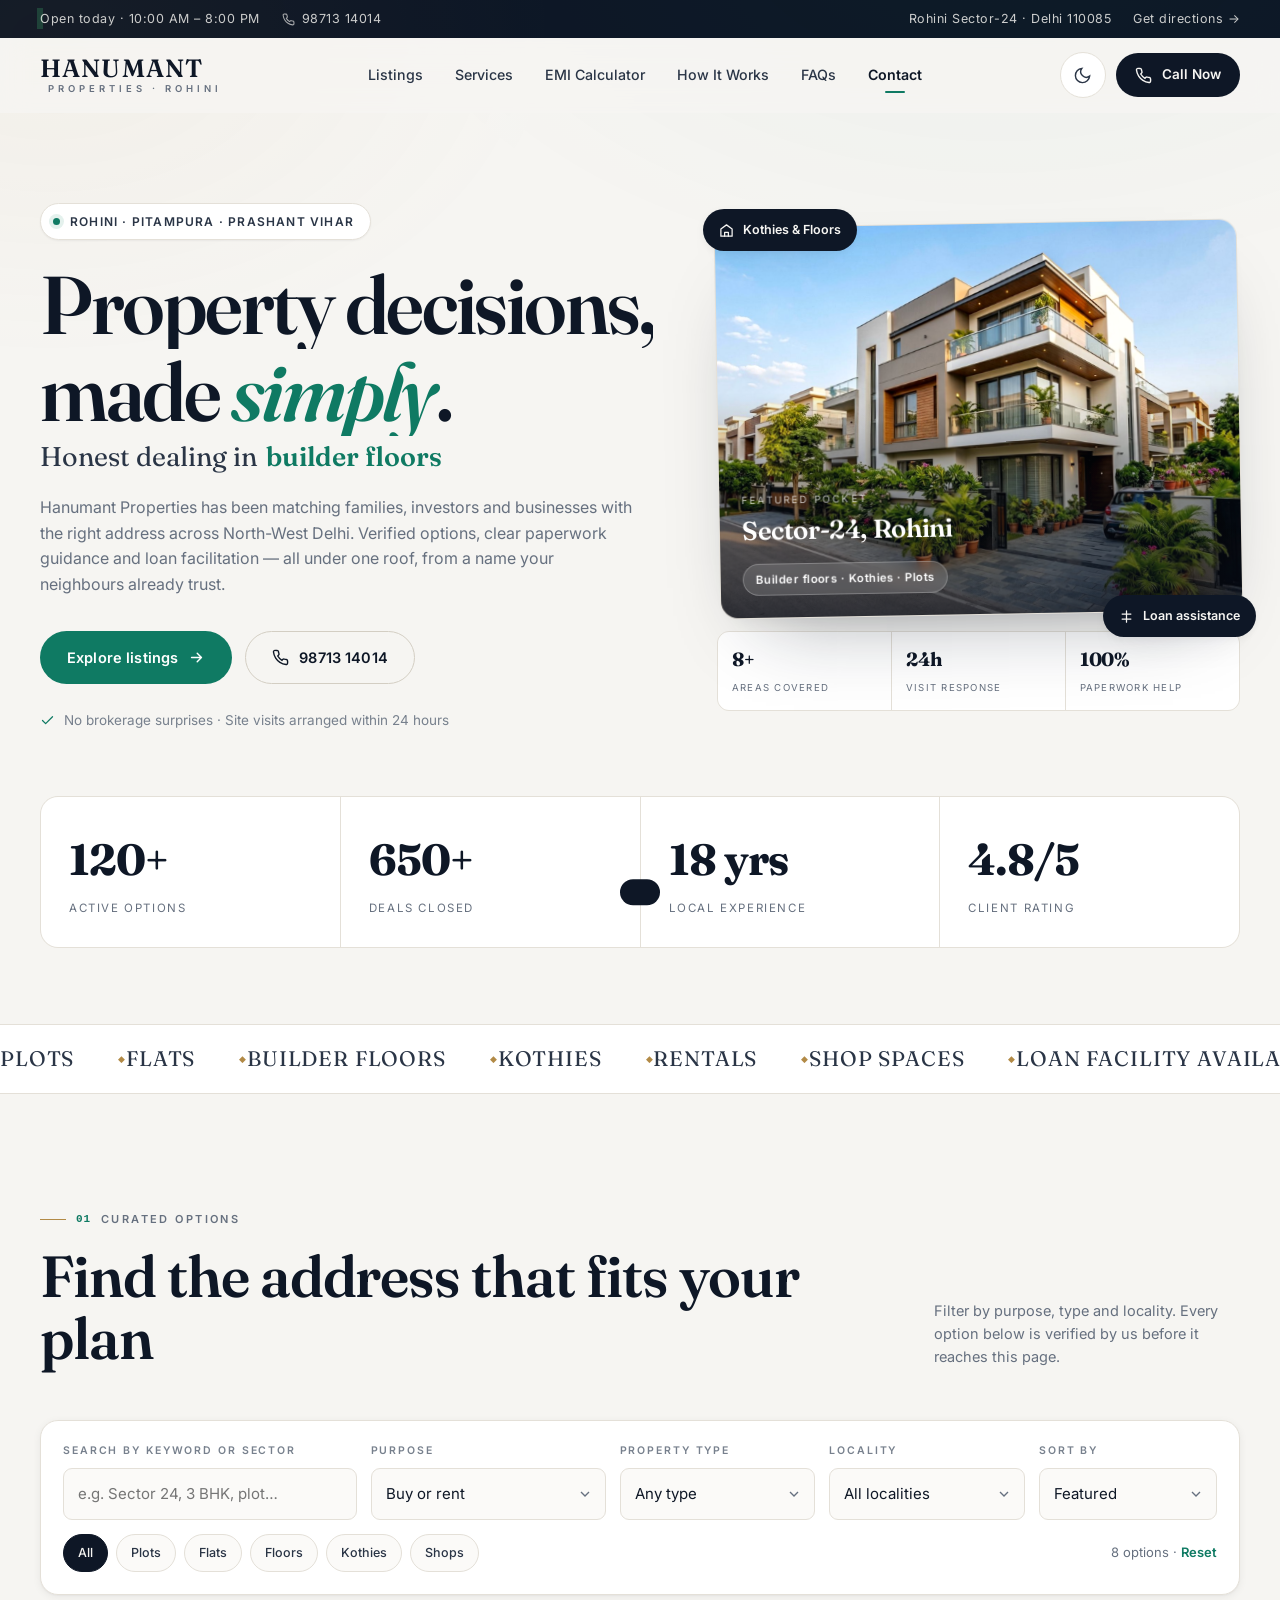
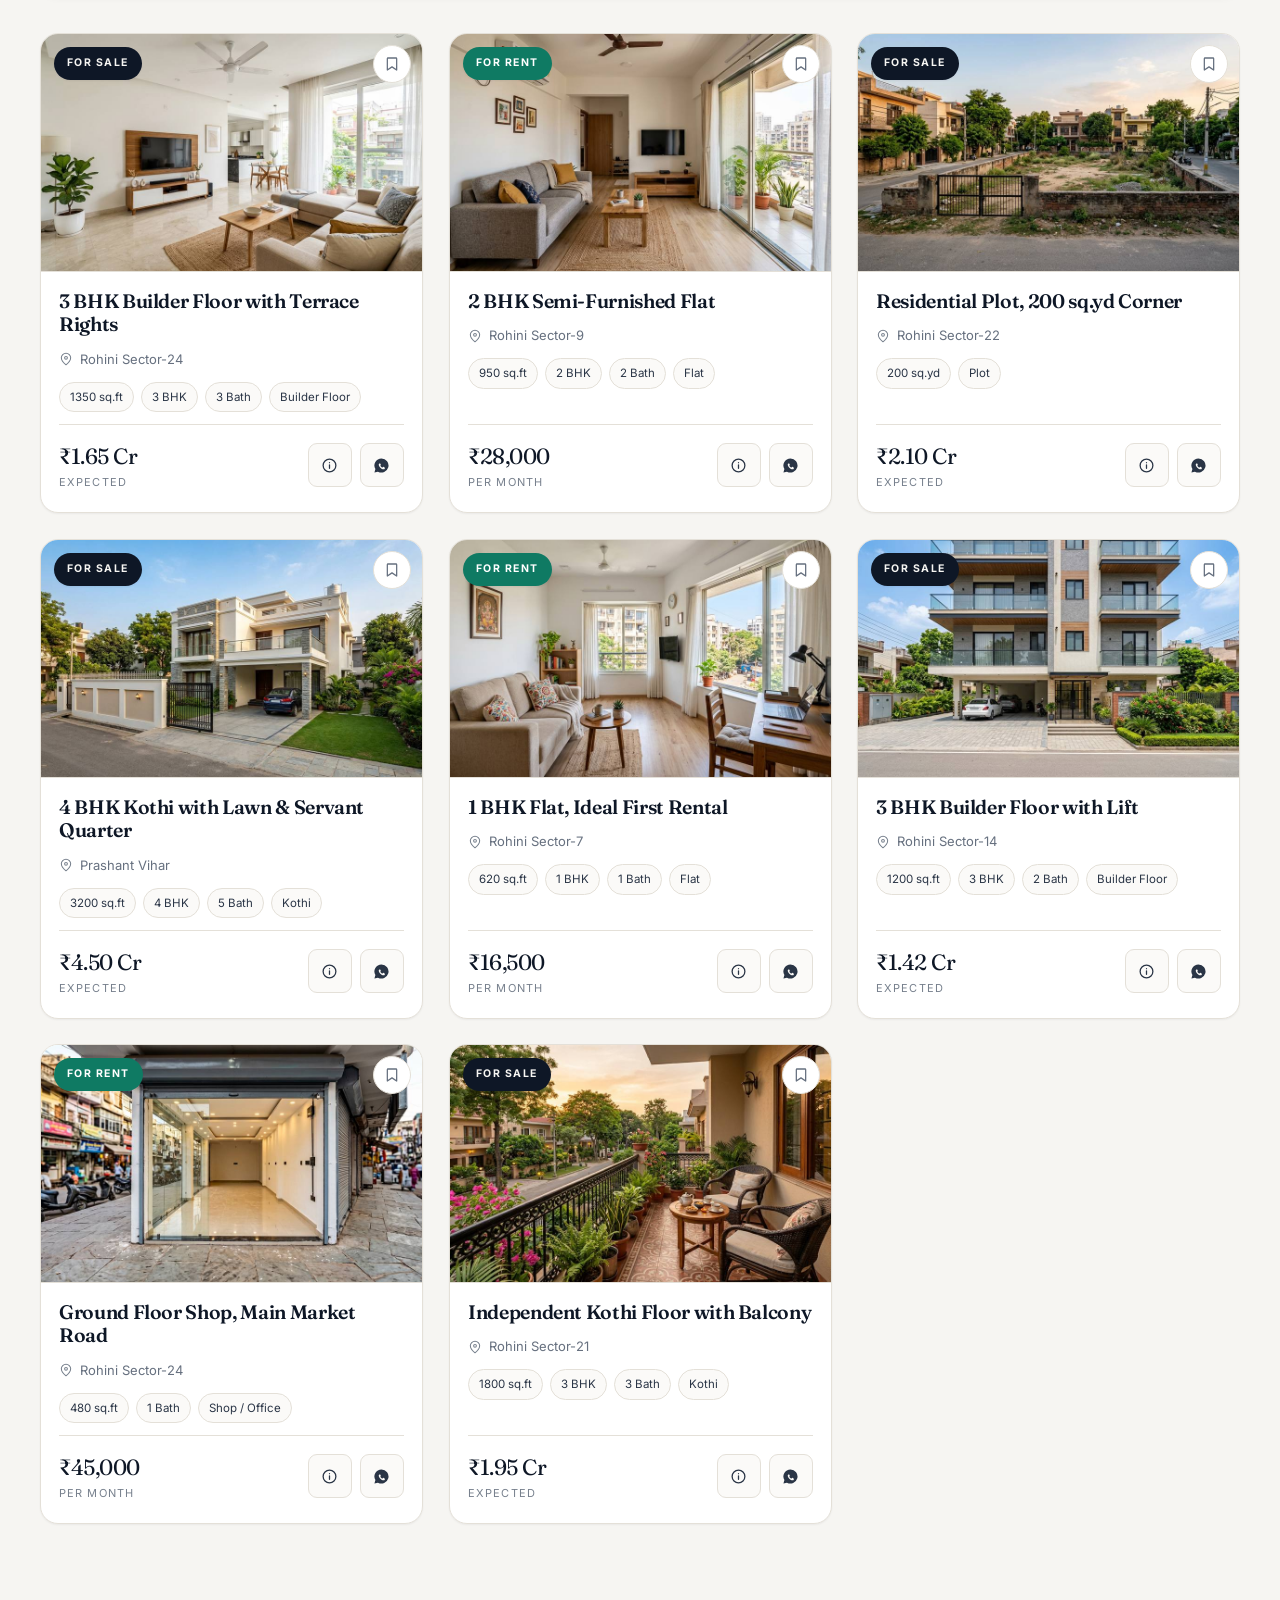
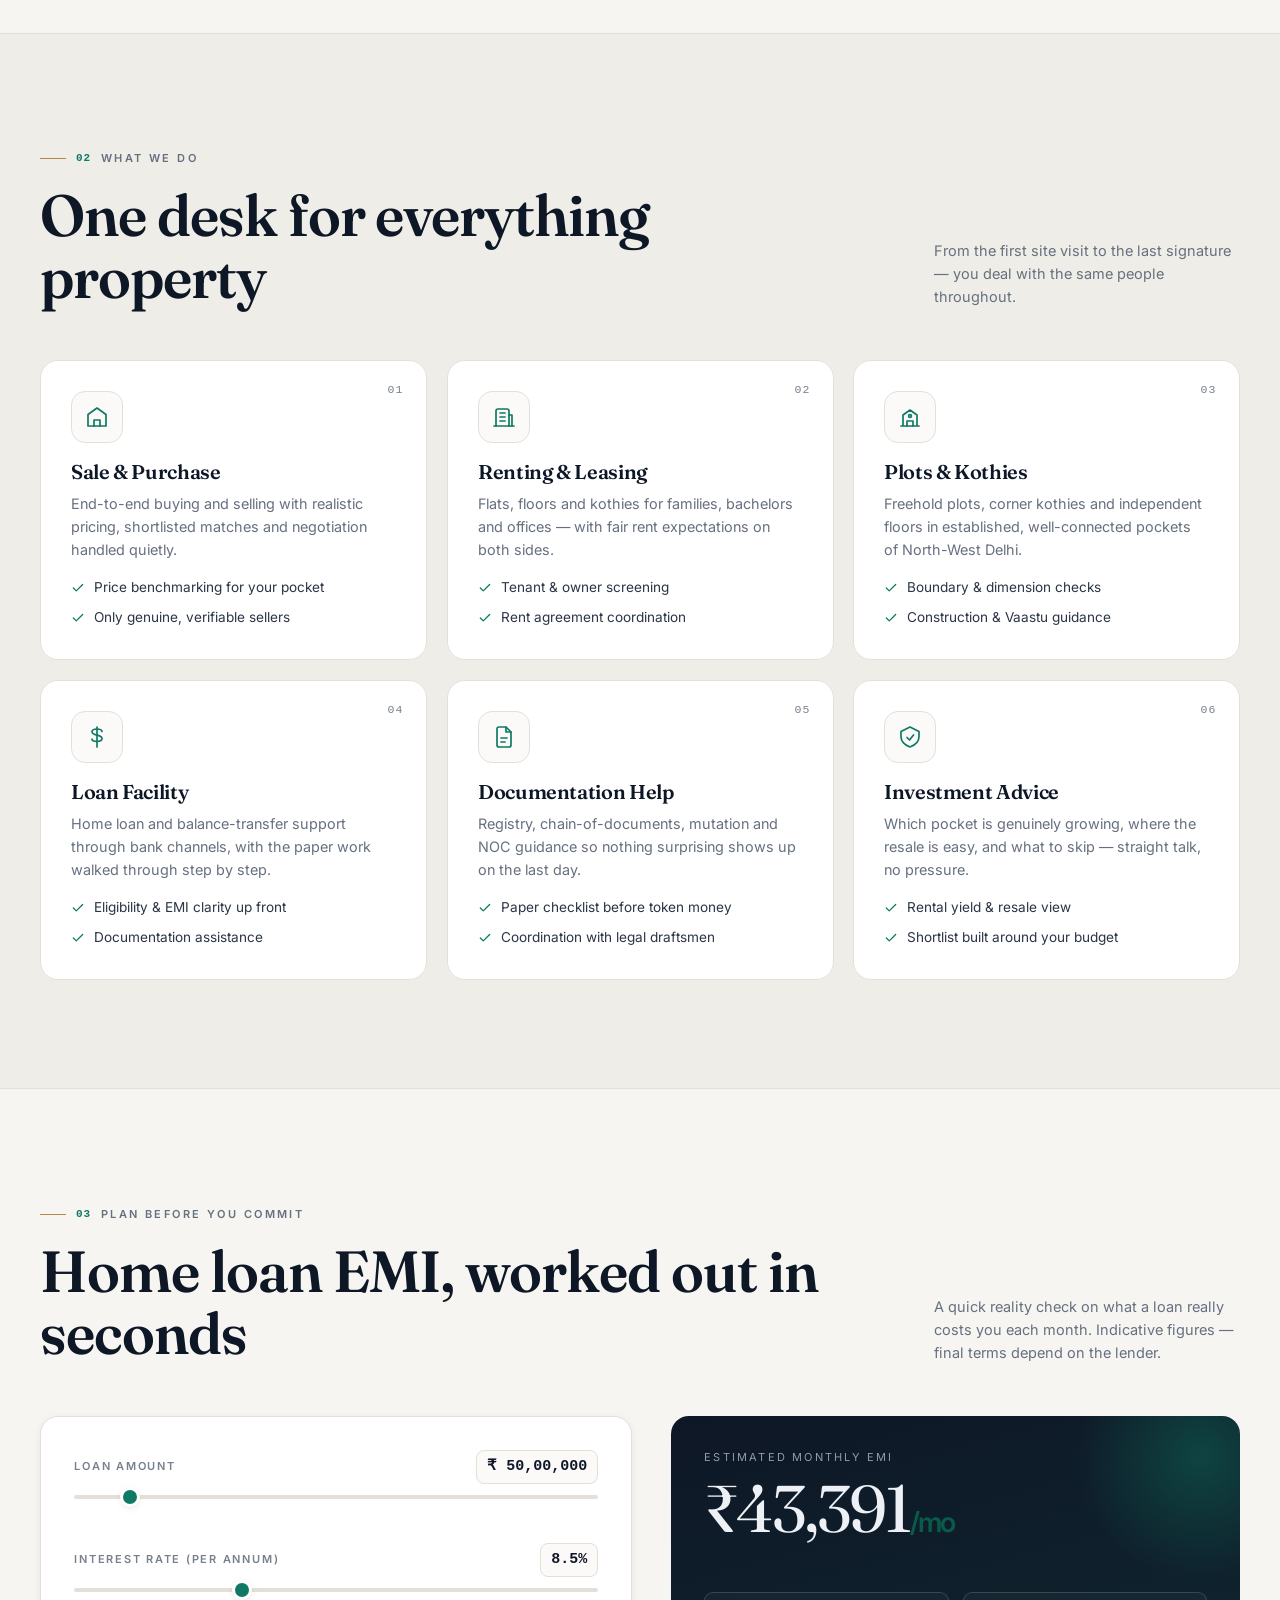
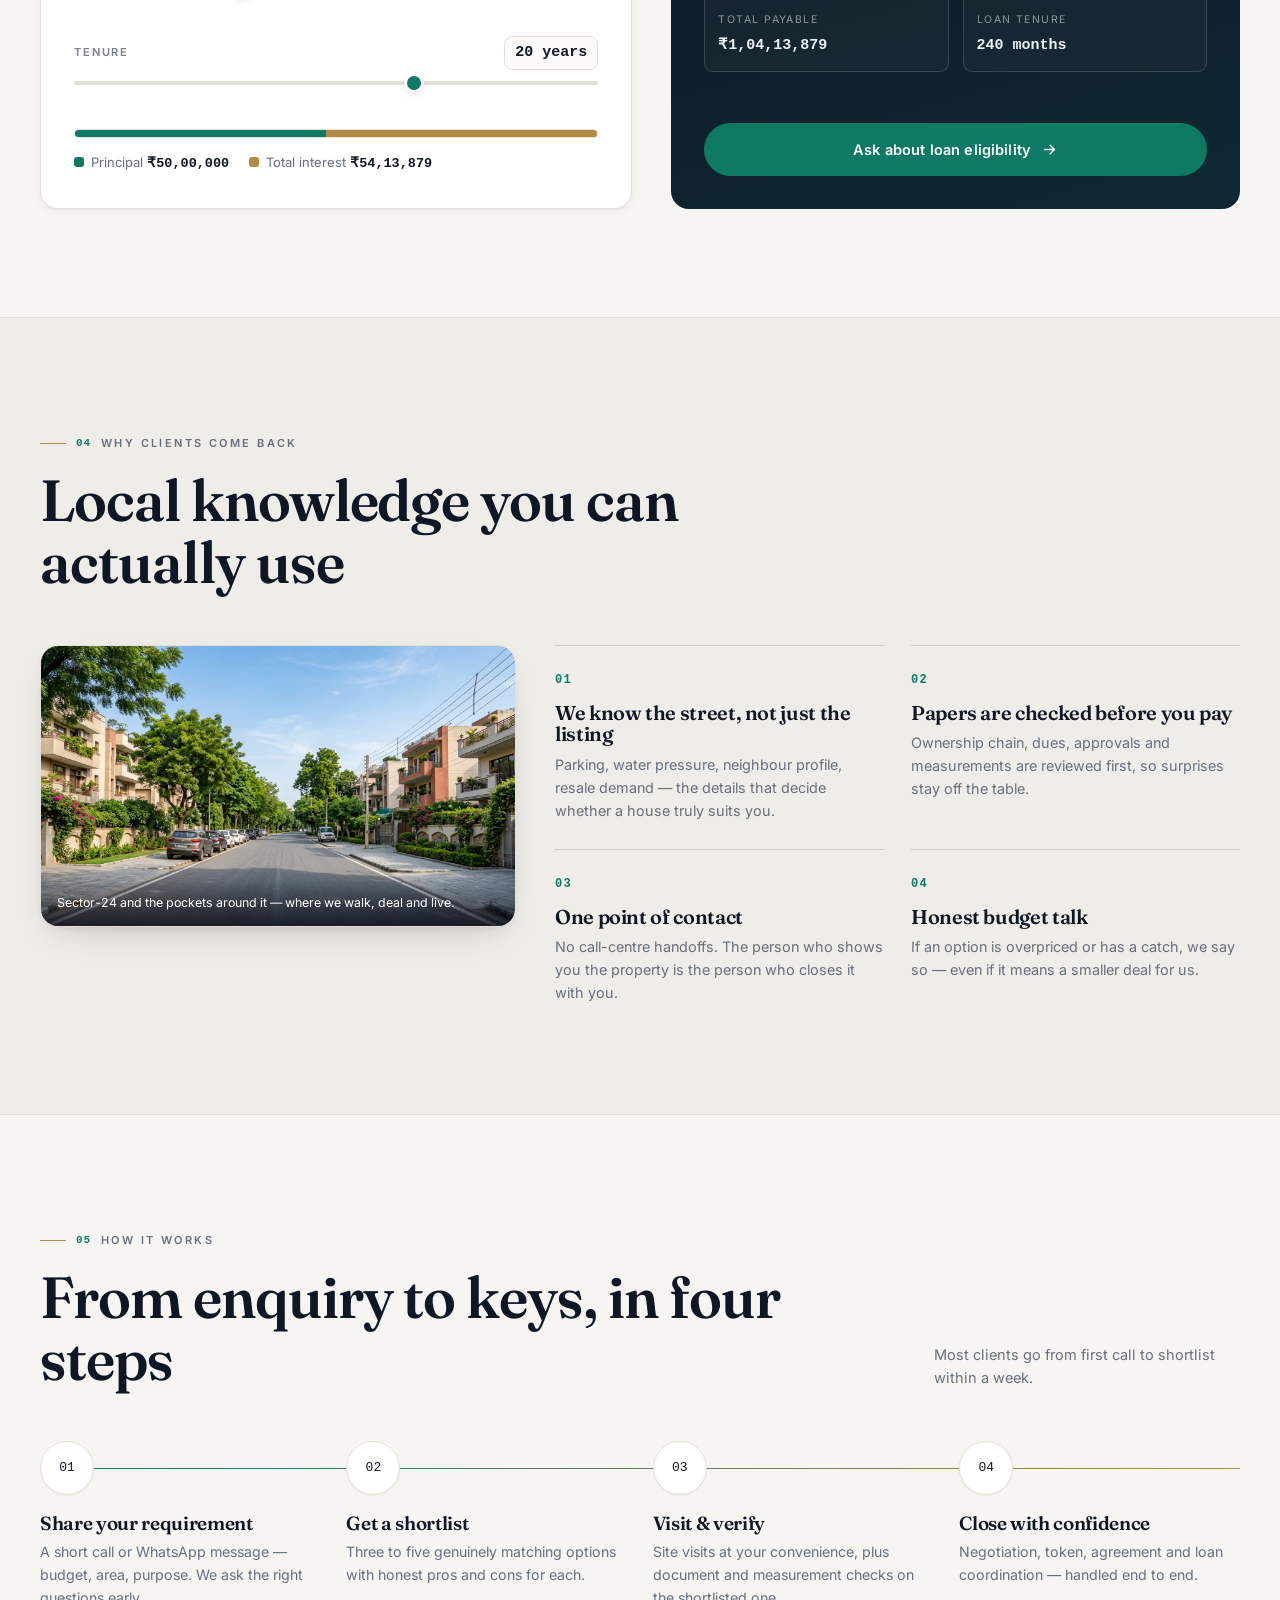
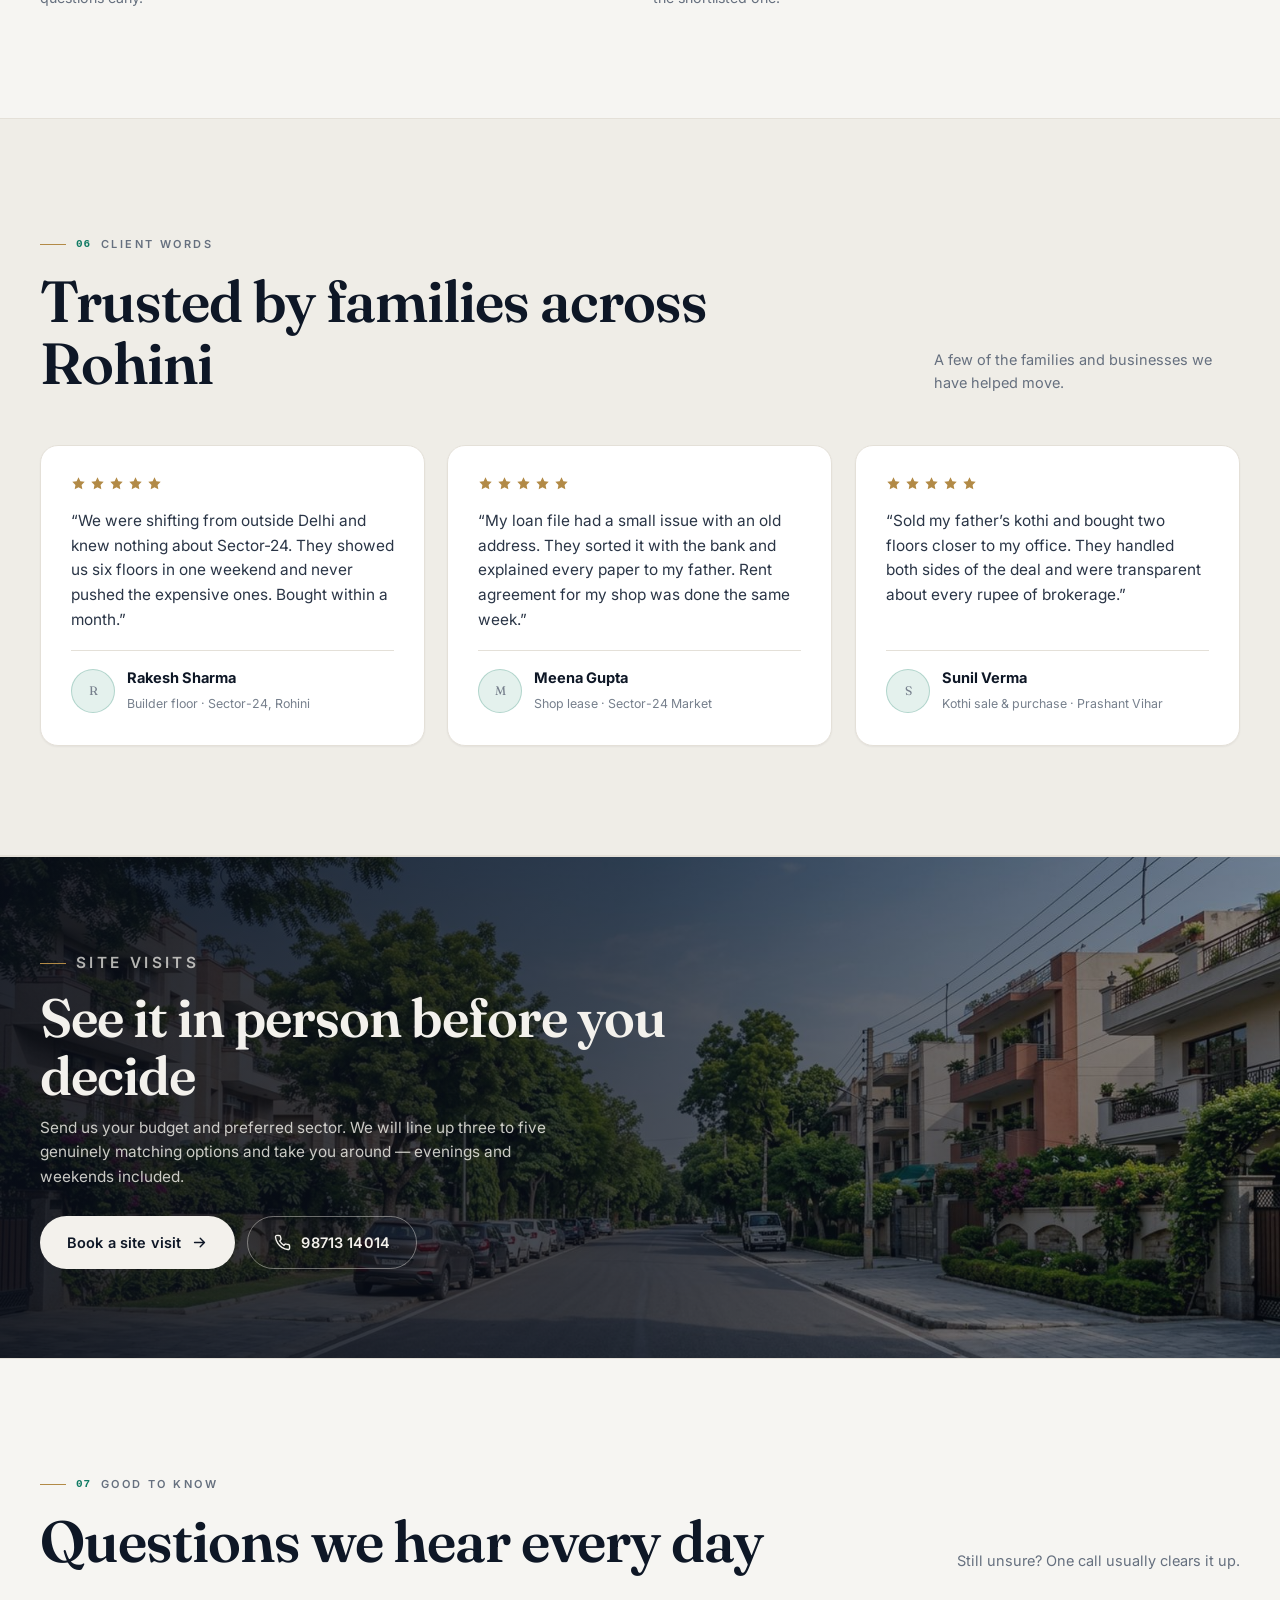
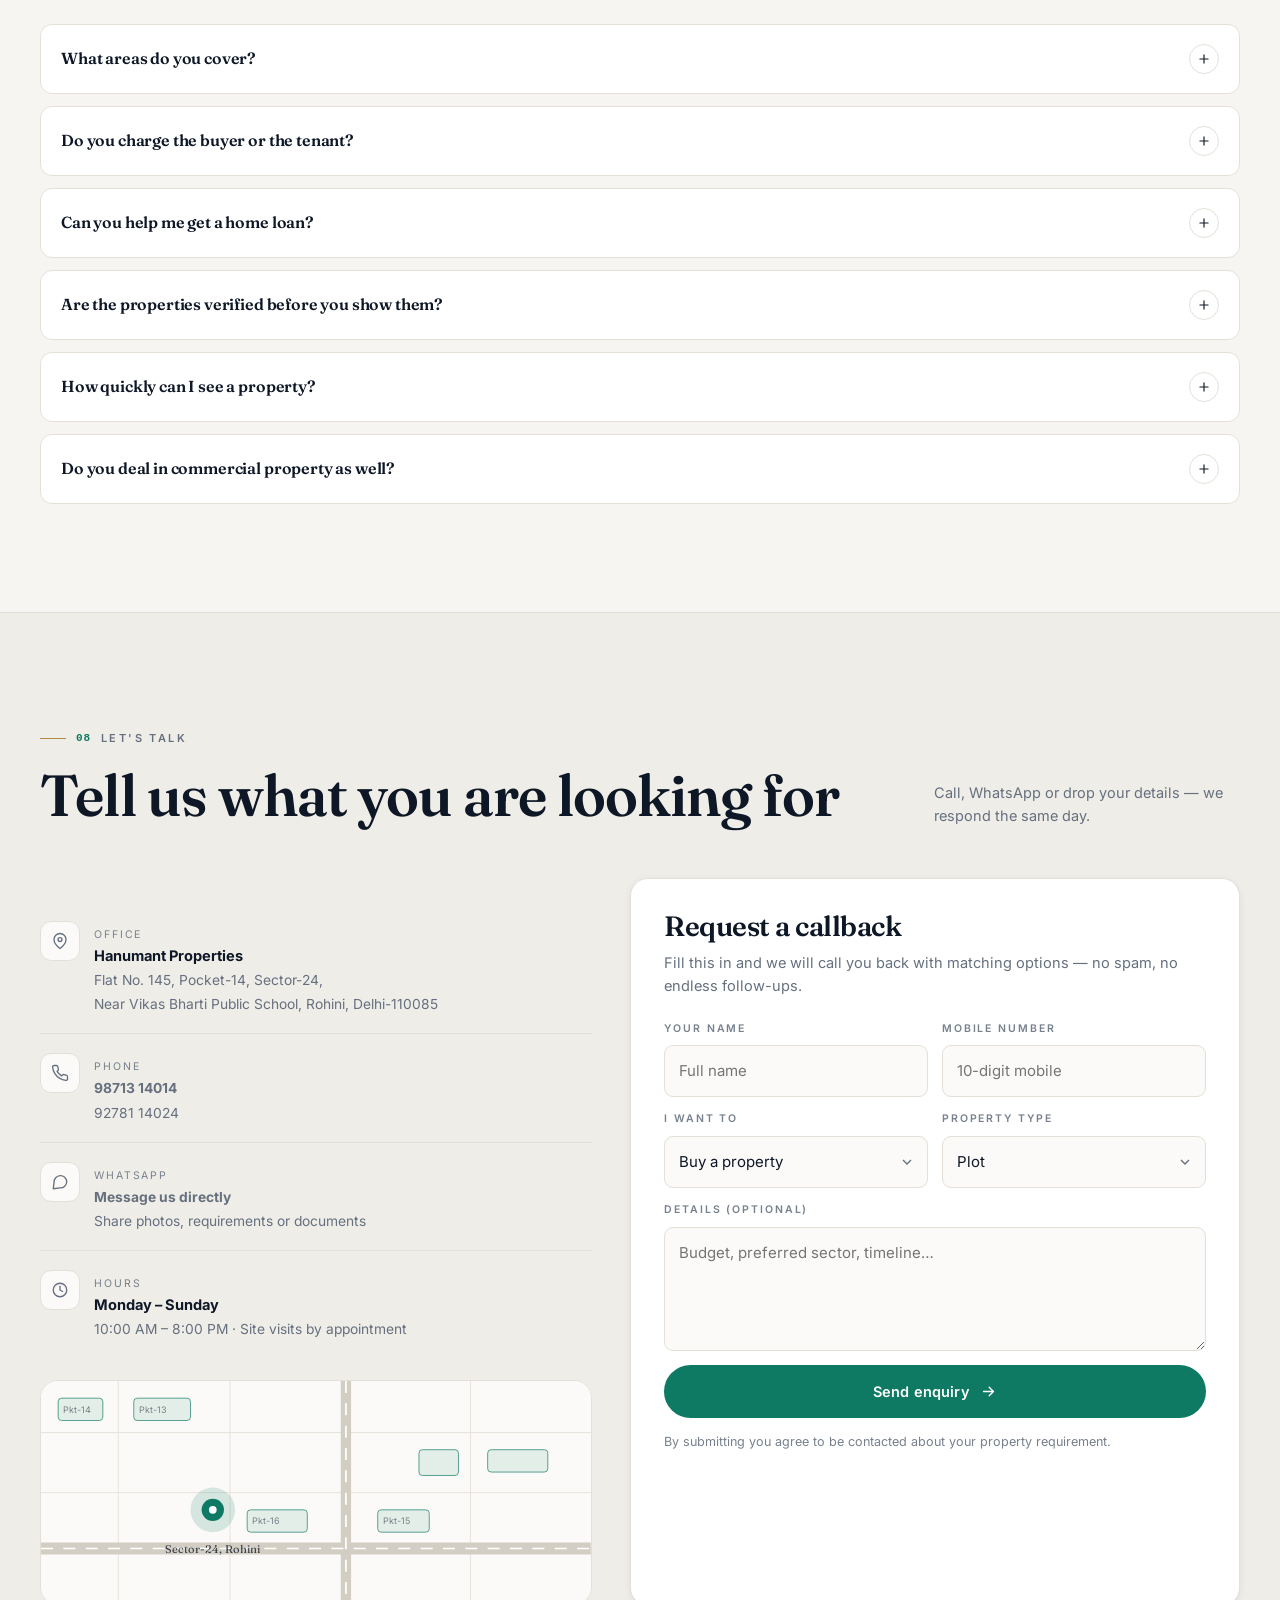
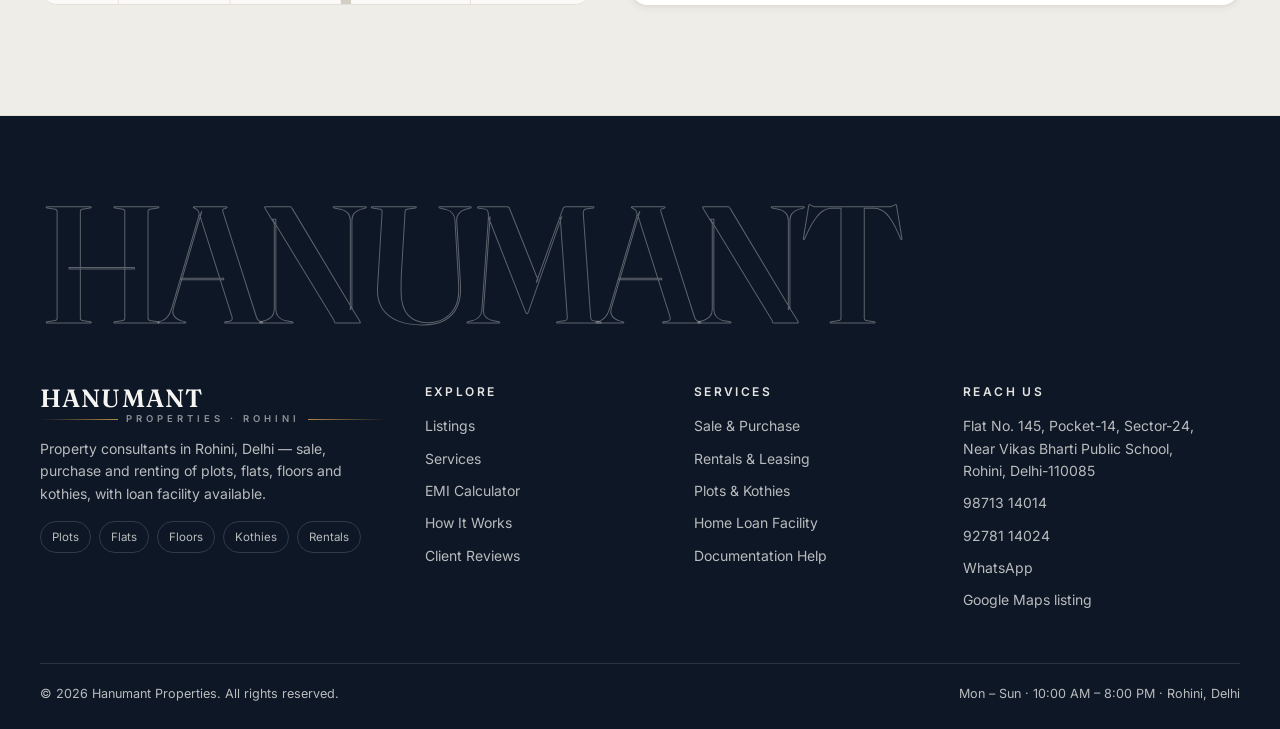
==== index.html @ 4b43abd7 "Add files via upload" ====
<!DOCTYPE html>
<html lang="en" data-theme="light">
<head>
<meta charset="UTF-8" />
<meta name="viewport" content="width=device-width, initial-scale=1, viewport-fit=cover" />
<meta name="theme-color" content="#F6F5F2" media="(prefers-color-scheme: light)" />
<meta name="theme-color" content="#0C1220" media="(prefers-color-scheme: dark)" />
<title>Hanumant Properties — Plots, Flats, Floors &amp; Kothies in Rohini, Delhi</title>
<meta name="description" content="Hanumant Properties, Rohini Sector-24, Delhi. Sale, purchase &amp; renting of plots, flats, floors and kothies. Loan facility available. Call 98713 14014." />
<meta name="keywords" content="Hanumant Properties, property dealer Rohini, plot flat floor kothi Delhi, rent Rohini Sector 24, property loan Delhi" />
<meta property="og:title" content="Hanumant Properties — Rohini, Delhi" />
<meta property="og:description" content="Sale · Purchase · Renting of Plots, Flats, Floors &amp; Kothies. Loan facility available." />
<meta property="og:type" content="website" />
<meta property="og:image" content="assets/hero-exterior.jpg" />
<meta name="twitter:card" content="summary_large_image" />
<link rel="icon" href="data:image/svg+xml,<svg xmlns='http://www.w3.org/2000/svg' viewBox='0 0 32 32'><rect width='32' height='32' rx='7' fill='%230E1726'/><text x='16' y='22' font-family='Georgia,serif' font-size='17' font-weight='700' fill='%23F1EFE9' text-anchor='middle'>H</text></svg>" />

<!-- Optional webfonts: if the site is opened offline / inside a sandboxed preview, the
     carefully-matched local fallbacks below take over, so nothing breaks. -->
<link rel="preconnect" href="https://fonts.googleapis.com" />
<link rel="preconnect" href="https://fonts.gstatic.com" crossorigin />
<link rel="preload" as="image" href="assets/hero-exterior.jpg" fetchpriority="high" />
<link rel="preload" as="image" href="assets/listing-floor.jpg" />
<link href="https://fonts.googleapis.com/css2?family=Fraunces:opsz,wght@9..144,400;9..144,600;9..144,700&family=Inter:wght@400;500;600;700&display=swap" rel="stylesheet" />

<style>
/* ==========================================================================
   HANUMANT PROPERTIES — Design System
   Theme: light-first, editorial, ink-on-paper with jade + brass accents.
   ========================================================================== */

:root{
  /* ---- light palette (default) ---- */
  --paper:      #F6F5F2;
  --paper-2:    #EFEDE7;
  --surface:    #FFFFFF;
  --surface-2:  #FBFAF8;
  --ink:        #0E1726;
  --ink-soft:   #2A3546;
  --muted:      #66707F;
  --faint:      #77808D;
  --line:       #E4E0D8;
  --line-strong:#D3CEC3;

  --accent:     #0F7A63;   /* jade  */
  --accent-dk:  #0A5B4A;
  --accent-soft:#E4F1ED;
  --brass:      #B28A46;   /* brass hairline accents only */
  --brass-soft: #F3EADA;

  --shadow-xs: 0 1px 2px rgba(14,23,38,.05);
  --shadow-sm: 0 2px 8px rgba(14,23,38,.06), 0 1px 2px rgba(14,23,38,.04);
  --shadow-md: 0 14px 34px -18px rgba(14,23,38,.28), 0 3px 10px rgba(14,23,38,.05);
  --shadow-lg: 0 40px 80px -44px rgba(14,23,38,.42), 0 8px 24px -16px rgba(14,23,38,.16);

  --radius:    18px;
  --radius-sm: 12px;
  --radius-xs: 9px;
  --shell:     1200px;
  --gutter:    clamp(18px, 4vw, 40px);

  --font-display: "Fraunces", "Iowan Old Style", "Palatino Linotype", Palatino, Georgia, "Times New Roman", serif;
  --font-body: "Inter", -apple-system, BlinkMacSystemFont, "Segoe UI", Roboto, "Helvetica Neue", Arial, sans-serif;
  --font-mono: ui-monospace, "SF Mono", "Roboto Mono", Menlo, Consolas, monospace;

  --ease: cubic-bezier(.22,.61,.36,1);
  --ease-out: cubic-bezier(.16,1,.3,1);
  --dur: .6s;

  --header-h: 74px;
}
html[data-theme="dark"]{
  --paper:      #0C1220;
  --paper-2:    #0F1727;
  --surface:    #131C2C;
  --surface-2:  #172033;
  --ink:        #EDF0F4;
  --ink-soft:   #D3D9E2;
  --muted:      #9AA5B5;
  --faint:      #7C8798;
  --line:       #253146;
  --line-strong:#33415A;

  --accent:     #37B79B;
  --accent-dk:  #57CDB2;
  --accent-soft:#122A2A;
  --brass:      #D3B173;
  --brass-soft: #2A2416;

  --shadow-xs: 0 1px 2px rgba(0,0,0,.4);
  --shadow-sm: 0 2px 10px rgba(0,0,0,.35), 0 1px 2px rgba(0,0,0,.3);
  --shadow-md: 0 16px 40px -20px rgba(0,0,0,.7), 0 3px 10px rgba(0,0,0,.3);
  --shadow-lg: 0 40px 90px -44px rgba(0,0,0,.85), 0 8px 24px -16px rgba(0,0,0,.5);
}

/* ---------- reset ---------- */
*,*::before,*::after{ box-sizing:border-box; }
*{ margin:0; padding:0; }
html{ -webkit-text-size-adjust:100%; scroll-behavior:smooth; scroll-padding-top:calc(var(--header-h) + 14px); }
body{
  font-family:var(--font-body);
  background:var(--paper);
  color:var(--ink);
  line-height:1.6;
  font-size:clamp(15px,1.02vw,16.5px);
  -webkit-font-smoothing:antialiased;
  -moz-osx-font-smoothing:grayscale;
  overflow-x:hidden;
  -webkit-tap-highlight-color:transparent;
  transition:background-color .45s var(--ease), color .45s var(--ease);
}
body.no-scroll{ overflow:hidden; }
img,svg{ display:block; max-width:100%; }
a{ color:inherit; text-decoration:none; }
button,input,select,textarea{ font:inherit; color:inherit; }
button{ background:none; border:0; cursor:pointer; }
ul{ list-style:none; }
::selection{ background:var(--accent); color:#fff; }
:focus-visible{ outline:2px solid var(--accent); outline-offset:3px; border-radius:4px; }

/* ---------- texture: soft paper grain + light wash ---------- */
body::before{
  content:""; position:fixed; inset:0; pointer-events:none; z-index:0; opacity:.5;
  background:
    radial-gradient(900px 520px at 78% -8%, color-mix(in srgb, var(--accent) 9%, transparent), transparent 70%),
    radial-gradient(700px 460px at 4% 4%, color-mix(in srgb, var(--brass) 10%, transparent), transparent 72%);
}
html[data-theme="dark"] body::before{ opacity:.75; }

/* ---------- layout helpers ---------- */
.shell{ width:min(var(--shell), 100% - (var(--gutter) * 2)); margin-inline:auto; position:relative; z-index:1; }
.section{ padding:clamp(64px, 8.5vw, 128px) 0; position:relative; }
.section--tight{ padding:clamp(48px,6vw,86px) 0; }
.section--surface{ background:var(--paper-2); border-block:1px solid var(--line); }

.eyebrow{
  display:inline-flex; align-items:center; gap:10px;
  font-size:11px; font-weight:600; letter-spacing:.22em; text-transform:uppercase;
  color:var(--muted);
}
.eyebrow::before{ content:""; width:26px; height:1px; background:var(--brass); }
.eyebrow .num{ color:var(--accent); font-family:var(--font-mono); letter-spacing:.08em; }

h1,h2,h3,h4{ font-family:var(--font-display); font-weight:600; line-height:1.06; letter-spacing:-.018em; }
h2.section-title{ font-size:clamp(30px, 4.6vw, 58px); margin:18px 0 0; max-width:22ch; }
.lede{ color:var(--muted); font-size:clamp(15px,1.25vw,17.5px); max-width:60ch; margin-top:16px; }

.section-head{ display:flex; flex-wrap:wrap; gap:26px 40px; align-items:flex-end; justify-content:space-between; margin-bottom:clamp(30px,4vw,56px); }
.section-head .aside{ color:var(--muted); font-size:14.5px; max-width:34ch; }

/* ---------- buttons ---------- */
.btn{
  --btn-bg:var(--ink); --btn-fg:var(--paper); --btn-bd:transparent;
  position:relative; display:inline-flex; align-items:center; justify-content:center; gap:10px;
  padding:14px 26px; min-height:52px;
  background:var(--btn-bg); color:var(--btn-fg); border:1px solid var(--btn-bd);
  border-radius:999px; font-size:14.5px; font-weight:600; letter-spacing:.01em;
  overflow:hidden; isolation:isolate; white-space:nowrap;
  transition:transform .35s var(--ease-out), box-shadow .35s var(--ease), background-color .3s var(--ease), color .3s var(--ease), border-color .3s var(--ease);
}
.btn svg{ width:17px; height:17px; flex:none; }
.btn::after{
  content:""; position:absolute; inset:0; z-index:-1; border-radius:inherit;
  background:radial-gradient(120px 60px at var(--mx,50%) var(--my,50%), rgba(255,255,255,.22), transparent 70%);
  opacity:0; transition:opacity .4s var(--ease);
}
.btn:hover{ transform:translateY(-2px); box-shadow:var(--shadow-md); }
.btn:hover::after{ opacity:1; }
.btn:active{ transform:translateY(0) scale(.985); }
.btn--accent{ --btn-bg:var(--accent); --btn-fg:#fff; }
.btn--ghost{ --btn-bg:transparent; --btn-fg:var(--ink); --btn-bd:var(--line-strong); }
.btn--ghost:hover{ --btn-bd:var(--ink); }
.btn--sm{ padding:10px 18px; min-height:44px; font-size:13.5px; }
.btn--block{ width:100%; }
.btn--call-mobile{ display:none; }
.link-arrow{ display:inline-flex; align-items:center; gap:9px; font-weight:600; font-size:14.5px; color:var(--accent); }
.link-arrow svg{ width:16px; height:16px; transition:transform .35s var(--ease-out); }
.link-arrow:hover svg{ transform:translateX(5px); }

/* ---------- reveal animations ---------- */
.reveal{ opacity:0; transform:translate3d(0,26px,0); transition:opacity .85s var(--ease-out), transform .85s var(--ease-out); transition-delay:var(--d,0ms); will-change:opacity,transform; }
.reveal.is-in{ opacity:1; transform:none; }
.reveal--left{ transform:translate3d(-30px,0,0); }
.reveal--right{ transform:translate3d(30px,0,0); }
.reveal--scale{ transform:scale(.94); }
.reveal--clip{ opacity:1; clip-path:inset(0 0 100% 0); transform:none; transition:clip-path 1s var(--ease-out); transition-delay:var(--d,0ms); }
.reveal--clip.is-in{ clip-path:inset(0 0 0 0); }
.line-mask{ display:block; overflow:hidden; }
.line-mask > span{ display:block; transform:translateY(105%); transition:transform 1s var(--ease-out); transition-delay:var(--d,0ms); }
.is-in .line-mask > span, .line-mask.is-in > span{ transform:none; }

/* ==========================================================================
   HEADER
   ========================================================================== */
.topbar{
  background:var(--ink); color:color-mix(in srgb, var(--paper) 82%, transparent);
  font-size:12.5px; letter-spacing:.04em;
}
html[data-theme="dark"] .topbar{ background:#080D18; color:var(--muted); }
.topbar .shell{ display:flex; align-items:center; justify-content:space-between; gap:16px; min-height:38px; }
.topbar__set{ display:flex; align-items:center; gap:22px; }
.topbar a{ display:inline-flex; align-items:center; gap:7px; transition:color .3s var(--ease); }
.topbar a:hover{ color:#fff; }
html[data-theme="dark"] .topbar a:hover{ color:var(--accent); }
.topbar svg{ width:13px; height:13px; opacity:.8; }
.topbar .dot{ width:6px; height:6px; border-radius:50%; background:#4ADE80; box-shadow:0 0 0 3px rgba(74,222,128,.2); animation:pulse 2.4s infinite; }
@keyframes pulse{ 0%,100%{ opacity:1 } 50%{ opacity:.35 } }

.header{
  position:sticky; top:0; z-index:60;
  background:color-mix(in srgb, var(--paper) 84%, transparent);
  backdrop-filter:saturate(150%) blur(14px); -webkit-backdrop-filter:saturate(150%) blur(14px);
  border-bottom:1px solid transparent;
  transition:border-color .4s var(--ease), box-shadow .4s var(--ease), background-color .4s var(--ease);
}
.header.is-stuck{ border-bottom-color:var(--line); box-shadow:0 10px 30px -26px rgba(14,23,38,.55); }
.header__inner{ display:flex; align-items:center; justify-content:space-between; gap:24px; min-height:var(--header-h); }

/* ---- typographic wordmark (no icon / no logo image) ---- */
.wordmark{ display:flex; flex-direction:column; gap:3px; line-height:1; white-space:nowrap; }
.wordmark__name{
  font-family:var(--font-display); font-weight:600; font-size:clamp(20px,2.1vw,25px);
  letter-spacing:.045em; text-transform:uppercase; color:var(--ink);
}
.wordmark__sub{
  display:flex; align-items:center; gap:8px;
  font-size:9.5px; font-weight:600; letter-spacing:.42em; text-transform:uppercase; color:var(--muted);
}
.wordmark__sub::before,.wordmark__sub::after{ content:""; height:1px; flex:1; background:linear-gradient(90deg,transparent,var(--brass)); }
.wordmark__sub::after{ background:linear-gradient(90deg,var(--brass),transparent); }
.wordmark:hover .wordmark__name{ color:var(--accent); }
.wordmark__name{ transition:color .35s var(--ease); }

.nav{ display:flex; align-items:center; gap:4px; }
.nav a{
  position:relative; padding:9px 14px; border-radius:999px; font-size:14.2px; font-weight:500; color:var(--ink-soft); white-space:nowrap;
  transition:color .3s var(--ease), background-color .3s var(--ease);
}
.nav a::after{
  content:""; position:absolute; left:50%; bottom:2px; width:0; height:2px; border-radius:2px;
  background:var(--accent); transform:translateX(-50%); transition:width .4s var(--ease-out);
}
.nav a:hover{ color:var(--ink); background:var(--surface); }
.nav a.active{ color:var(--ink); font-weight:600; }
.nav a.active::after{ width:20px; }
.header__actions{ display:flex; align-items:center; gap:10px; }

.icon-btn{
  width:46px; height:46px; display:grid; place-items:center; border-radius:999px;
  border:1px solid var(--line); background:var(--surface); color:var(--ink-soft);
  transition:transform .35s var(--ease-out), border-color .3s var(--ease), color .3s var(--ease), background-color .3s var(--ease);
}
.icon-btn:hover{ transform:translateY(-2px); border-color:var(--line-strong); color:var(--ink); }
.icon-btn svg{ width:19px; height:19px; }
.theme-toggle .sun{ display:none; }
html[data-theme="dark"] .theme-toggle .sun{ display:block; }
html[data-theme="dark"] .theme-toggle .moon{ display:none; }

.burger{ display:none; }
.burger span{ display:block; width:19px; height:1.6px; background:currentColor; border-radius:2px; transition:transform .4s var(--ease-out), opacity .3s var(--ease); }
.burger span + span{ margin-top:5px; }
.burger.is-open span:nth-child(1){ transform:translateY(6.6px) rotate(45deg); }
.burger.is-open span:nth-child(2){ opacity:0; }
.burger.is-open span:nth-child(3){ transform:translateY(-6.6px) rotate(-45deg); }

.scroll-progress{ position:absolute; left:0; bottom:-1px; height:2px; width:100%; transform:scaleX(0); transform-origin:0 50%; background:linear-gradient(90deg,var(--accent),var(--brass)); }

/* ==========================================================================
   HERO
   ========================================================================== */
.hero{ position:relative; padding:clamp(48px,7vw,96px) 0 clamp(46px,6vw,80px); overflow:hidden; }
.hero__grid{ display:grid; grid-template-columns:1.08fr .92fr; gap:clamp(32px,5vw,72px); align-items:center; }
.hero__badge{
  display:inline-flex; align-items:center; gap:10px; padding:8px 16px 8px 12px;
  border:1px solid var(--line); border-radius:999px; background:var(--surface);
  font-size:12px; font-weight:600; letter-spacing:.1em; text-transform:uppercase; color:var(--ink-soft);
  box-shadow:var(--shadow-xs);
}
.hero__badge .pip{ width:7px; height:7px; border-radius:50%; background:var(--accent); box-shadow:0 0 0 4px var(--accent-soft); }
.hero h1{ font-size:clamp(38px, 6.4vw, 84px); margin:22px 0 0; letter-spacing:-.03em; }
.hero h1 em{ font-style:italic; color:var(--accent); }
.hero__rotate{
  display:inline-flex; align-items:baseline; gap:.32em; flex-wrap:wrap;
  font-family:var(--font-display); font-size:clamp(19px,2.3vw,27px); color:var(--ink-soft);
}
.hero__rotate .rotator{ position:relative; display:inline-block; color:var(--accent); font-weight:600; }
.hero__rotate .rotator span{ display:block; }
.hero__rotate .rotator .swap{
  opacity:0; transform:translateY(14px); transition:opacity .5s var(--ease-out), transform .5s var(--ease-out);
}
.hero__rotate .rotator .swap.on{ opacity:1; transform:none; }
.hero__rotate .rotator .swap.off{ position:absolute; inset:0; }
.hero__cta{ display:flex; flex-wrap:wrap; gap:13px; margin-top:34px; }
.hero__note{ margin-top:26px; font-size:13.5px; color:var(--faint); display:flex; align-items:center; gap:9px; }
.hero__note svg{ width:15px; height:15px; color:var(--accent); flex:none; }

/* --- hero visual: editorial property photograph with floating tags --- */
.hero__visual{ position:relative; }
.shot{
  position:relative; margin:0; border-radius:var(--radius); overflow:hidden;
  border:1px solid var(--line); background:var(--surface-2); box-shadow:var(--shadow-lg);
  aspect-ratio: 4 / 3;
  transform:perspective(1300px) rotateX(var(--rx,0deg)) rotateY(var(--ry,0deg)) rotate(-1deg);
  transition:transform .7s var(--ease-out);
}
.shot img{
  width:100%; height:100%; object-fit:cover;
  filter:saturate(1.02) contrast(1.02);
  transform:scale(1.02); transition:transform 1.2s var(--ease-out);
}
.shot:hover img{ transform:scale(1.06); }
.shot::after{
  content:""; position:absolute; inset:0; pointer-events:none;
  background:linear-gradient(180deg, rgba(8,13,24,0) 42%, rgba(8,13,24,.72) 100%);
}
.shot__cap{
  position:absolute; left:0; right:0; bottom:0; z-index:2;
  padding:clamp(16px,2vw,22px); display:flex; flex-direction:column; gap:3px; color:#fff;
}
.shot__cap .k{ font-size:10px; letter-spacing:.22em; text-transform:uppercase; opacity:.72; }
.shot__cap b{ font-family:var(--font-display); font-size:clamp(19px,2.1vw,26px); font-weight:600; letter-spacing:-.015em; }
.shot__pill{
  align-self:flex-start; margin-top:8px; padding:6px 12px; border-radius:999px;
  background:rgba(255,255,255,.14); border:1px solid rgba(255,255,255,.24);
  backdrop-filter:blur(6px); -webkit-backdrop-filter:blur(6px);
  font-size:11.4px; font-weight:600; letter-spacing:.04em;
}
.floating-tag{
  position:absolute; z-index:3; display:inline-flex; align-items:center; gap:9px;
  padding:11px 16px; border-radius:999px; background:var(--ink); color:var(--paper);
  font-size:12.5px; font-weight:600; box-shadow:var(--shadow-md); white-space:nowrap;
}
html[data-theme="dark"] .floating-tag{ background:var(--accent); color:#04150F; }
.floating-tag svg{ width:15px; height:15px; }
.floating-tag--a{ top:-14px; left:-14px; animation:float 7s ease-in-out infinite; }
.floating-tag--b{ bottom:74px; right:-16px; animation:float 8.5s ease-in-out infinite reverse; }
@keyframes float{ 0%,100%{ transform:translateY(0) } 50%{ transform:translateY(-11px) } }

.shot__stats{
  display:grid; grid-template-columns:repeat(3,1fr); gap:1px;
  background:var(--line); border:1px solid var(--line); border-radius:var(--radius-sm);
  overflow:hidden; margin-top:16px;
}
.shot__stats div{ background:var(--surface); padding:12px 14px; }
.shot__stats b{ display:block; font-family:var(--font-display); font-size:19px; letter-spacing:-.01em; }
.shot__stats span{ font-size:9.6px; letter-spacing:.13em; text-transform:uppercase; color:var(--muted); }

/* --- stat strip --- */
.stats{ display:grid; grid-template-columns:repeat(4,1fr); gap:1px; background:var(--line); border:1px solid var(--line); border-radius:var(--radius); overflow:hidden; margin-top:clamp(40px,5vw,64px); }
.stat{ background:var(--surface); padding:clamp(18px,2.4vw,28px); }
.stat b{ font-family:var(--font-display); font-size:clamp(27px,3.4vw,44px); display:block; letter-spacing:-.02em; }
.stat b i{ font-style:normal; color:var(--accent); }
.stat span{ font-size:11.5px; letter-spacing:.14em; text-transform:uppercase; color:var(--muted); }

/* --- marquee --- */
.marquee{ border-block:1px solid var(--line); background:var(--surface); overflow:hidden; padding:17px 0; }
.marquee__track{ display:flex; gap:0; width:max-content; animation:marquee 38s linear infinite; }
.marquee:hover .marquee__track{ animation-play-state:paused; }
.marquee span{ display:inline-flex; align-items:center; font-family:var(--font-display); font-size:clamp(15px,1.7vw,21px); letter-spacing:.04em; text-transform:uppercase; color:var(--ink-soft); white-space:nowrap; }
.marquee span::after{ content:"◆"; font-size:9px; color:var(--brass); margin-left:44px; }
@keyframes marquee{ to{ transform:translateX(-50%) } }

/* ==========================================================================
   LISTINGS + FILTER
   ========================================================================== */
.filter{
  border:1px solid var(--line); border-radius:var(--radius); background:var(--surface);
  box-shadow:var(--shadow-sm); padding:clamp(16px,2vw,22px); margin-bottom:clamp(26px,3vw,40px);
}
.filter__row{ display:grid; grid-template-columns:1.5fr 1.2fr 1fr 1fr auto; gap:14px; align-items:end; }
.field{ display:flex; flex-direction:column; gap:8px; min-width:0; }
.field label{ font-size:10.5px; letter-spacing:.18em; text-transform:uppercase; color:var(--faint); font-weight:600; }
.field select, .field input[type="text"], .field input[type="number"], .field input[type="tel"], .field textarea{
  width:100%; padding:13px 14px; min-height:50px; border-radius:var(--radius-xs);
  border:1px solid var(--line); background:var(--surface-2); color:var(--ink);
  font-size:15px; transition:border-color .3s var(--ease), box-shadow .3s var(--ease), background-color .3s var(--ease);
  appearance:none;
}
.field select{
  background-image:url("data:image/svg+xml,%3Csvg xmlns='http://www.w3.org/2000/svg' viewBox='0 0 24 24' fill='none' stroke='%2366707F' stroke-width='2'%3E%3Cpath d='M6 9l6 6 6-6'/%3E%3C/svg%3E");
  background-repeat:no-repeat; background-position:right 12px center; background-size:16px; padding-right:38px;
}
.field select:focus, .field input:focus, .field textarea:focus{ outline:none; border-color:var(--accent); box-shadow:0 0 0 3px var(--accent-soft); background:var(--surface); }
input[type="range"]{ -webkit-appearance:none; appearance:none; width:100%; height:26px; background:transparent; cursor:pointer; }
input[type="range"]::-webkit-slider-runnable-track{ height:4px; border-radius:99px; background:var(--line); }
input[type="range"]::-webkit-slider-thumb{ -webkit-appearance:none; width:20px; height:20px; margin-top:-8px; border-radius:50%; background:var(--accent); border:3px solid var(--surface); box-shadow:var(--shadow-sm); transition:transform .2s var(--ease); }
input[type="range"]::-webkit-slider-thumb:hover{ transform:scale(1.14); }
input[type="range"]::-moz-range-track{ height:4px; border-radius:99px; background:var(--line); }
input[type="range"]::-moz-range-thumb{ width:16px; height:16px; border-radius:50%; background:var(--accent); border:3px solid var(--surface); }
.filter__meta{ display:flex; justify-content:space-between; align-items:center; gap:14px; margin-top:14px; font-size:13px; color:var(--muted); flex-wrap:wrap; }
.chip-row{ display:flex; gap:8px; flex-wrap:wrap; }
.chip{
  padding:8px 14px; border-radius:999px; border:1px solid var(--line); background:var(--surface-2);
  font-size:12.5px; font-weight:500; color:var(--ink-soft); transition:all .3s var(--ease);
}
.chip:hover{ border-color:var(--line-strong); transform:translateY(-1px); }
.chip.is-on{ background:var(--ink); color:var(--paper); border-color:var(--ink); }

.cards{ display:grid; grid-template-columns:repeat(3,1fr); gap:clamp(16px,2vw,26px); }
.card{
  position:relative; border:1px solid var(--line); border-radius:var(--radius); background:var(--surface);
  overflow:hidden; display:flex; flex-direction:column; box-shadow:var(--shadow-xs);
  transition:transform .5s var(--ease-out), box-shadow .5s var(--ease), border-color .4s var(--ease), opacity .4s var(--ease);
}
.card{ transform:perspective(1100px) rotateX(var(--rx,0deg)) rotateY(var(--ry,0deg)) translateY(var(--ty,0px)); }
.card:hover{ box-shadow:var(--shadow-lg); border-color:var(--line-strong); }
@keyframes cardIn{ from{ opacity:0; transform:perspective(1100px) translateY(26px) scale(.975) } to{ opacity:1; transform:perspective(1100px) translateY(0) scale(1) } }
.cards[hidden], .empty[hidden]{ display:none !important; }
.card.is-hidden{ display:none; }
.card__art{
  position:relative; aspect-ratio:16/10; border-bottom:1px solid var(--line); overflow:hidden;
  background:
    linear-gradient(110deg, var(--surface-2) 20%, var(--paper-2) 40%, var(--surface-2) 60%) 0 0/220% 100%,
    var(--surface-2);
  animation:shimmer 1.6s linear infinite;
}
@keyframes shimmer{ to{ background-position:-220% 0 } }
.card__art img{
  width:100%; height:100%; object-fit:cover; display:block;
  transition:transform 1s var(--ease-out), opacity .6s var(--ease);
  opacity:0;
}
.card__art img.is-loaded{ opacity:1; }
.card__art svg{ width:100%; height:100%; }
.card:hover .card__art img{ transform:scale(1.06); }
.card__art .a-line{ stroke:var(--ink); stroke-width:1.15; fill:none; opacity:.5; }
.card__art .a-fill{ fill:color-mix(in srgb, var(--accent) 11%, transparent); }
.card__art .a-accent{ fill:var(--accent); opacity:.85; }

.badge{
  position:absolute; top:13px; left:13px; z-index:2;
  padding:7px 12px; border-radius:999px; background:var(--surface); border:1px solid var(--line);
  font-size:10.5px; font-weight:700; letter-spacing:.14em; text-transform:uppercase; color:var(--ink-soft);
  box-shadow:var(--shadow-xs);
}
.badge--rent{ background:var(--accent); color:#fff; border-color:transparent; }
.badge--sale{ background:var(--ink); color:var(--paper); border-color:transparent; }
html[data-theme="dark"] .badge--sale{
  background:color-mix(in srgb, var(--brass) 20%, transparent);
  color:#EFD9A9; border-color:color-mix(in srgb, var(--brass) 42%, transparent);
}
.card__save{
  position:absolute; top:11px; right:11px; z-index:2; width:38px; height:38px; display:grid; place-items:center;
  border-radius:999px; background:var(--surface); border:1px solid var(--line); color:var(--muted);
  transition:all .3s var(--ease);
}
.card__save svg{ width:16px; height:16px; }
.card__save:hover{ color:var(--accent); border-color:var(--accent); transform:scale(1.08); }
.card__save.on{ background:var(--accent); border-color:var(--accent); color:#fff; }
.card__save.on svg{ fill:currentColor; }
.card__body{ padding:18px 18px 20px; display:flex; flex-direction:column; gap:12px; flex:1; }
.card__title{ font-family:var(--font-display); font-size:19.5px; line-height:1.2; }
.card__loc{ display:flex; align-items:center; gap:7px; font-size:13px; color:var(--muted); }
.card__loc svg{ width:14px; height:14px; color:var(--faint); flex:none; }
.card__specs{ display:flex; flex-wrap:wrap; gap:7px; }
.spec{ font-size:11.5px; padding:5px 10px; border-radius:99px; background:var(--surface-2); border:1px solid var(--line); color:var(--ink-soft); }
.card__foot{ display:flex; align-items:center; justify-content:space-between; gap:12px; margin-top:auto; padding-top:14px; border-top:1px solid var(--line); }
.price{ font-family:var(--font-display); font-size:22px; letter-spacing:-.02em; }
.price small{ display:block; font-family:var(--font-body); font-size:11px; letter-spacing:.1em; text-transform:uppercase; color:var(--faint); }
.card__acts{ display:flex; gap:8px; }
.mini-btn{
  width:44px; height:44px; display:grid; place-items:center; border-radius:var(--radius-xs);
  border:1px solid var(--line); background:var(--surface-2); color:var(--ink-soft); transition:all .3s var(--ease);
}
.mini-btn svg{ width:17px; height:17px; }
.mini-btn:hover{ background:var(--ink); color:var(--paper); border-color:var(--ink); transform:translateY(-2px); }
.mini-btn--wa:hover{ background:#1EA85B; border-color:#1EA85B; color:#fff; }
.empty{ text-align:center; padding:60px 20px; border:1px dashed var(--line-strong); border-radius:var(--radius); background:var(--surface); }

/* ==========================================================================
   SERVICES
   ========================================================================== */
.services{ display:grid; grid-template-columns:repeat(3,1fr); gap:clamp(14px,1.6vw,20px); }
.svc{
  position:relative; border:1px solid var(--line); border-radius:var(--radius); background:var(--surface);
  padding:clamp(22px,2.4vw,30px); overflow:hidden;
  transition:transform .5s var(--ease-out), border-color .4s var(--ease), box-shadow .5s var(--ease);
}
.svc::before{
  content:""; position:absolute; left:0; top:0; height:2px; width:100%; transform:scaleX(0); transform-origin:0 50%;
  background:linear-gradient(90deg,var(--accent),var(--brass)); transition:transform .6s var(--ease-out);
}
.svc{ transform:perspective(1100px) rotateX(var(--rx,0deg)) rotateY(var(--ry,0deg)) translateY(var(--ty,0px)); }
.svc:hover{ border-color:var(--line-strong); box-shadow:var(--shadow-md); }
.svc:hover::before{ transform:scaleX(1); }
.svc__ico{ width:52px; height:52px; display:grid; place-items:center; border-radius:14px; border:1px solid var(--line); background:var(--surface-2); color:var(--accent); margin-bottom:18px; transition:background-color .4s var(--ease), color .4s var(--ease), transform .5s var(--ease-out); }
.svc:hover .svc__ico{ background:var(--accent); color:#fff; transform:rotate(-6deg) scale(1.04); }
.svc__ico svg{ width:24px; height:24px; }
.svc h3{ font-size:20px; }
.svc p{ color:var(--muted); font-size:14.4px; margin-top:10px; }
.svc ul{ margin-top:16px; display:flex; flex-direction:column; gap:8px; }
.svc li{ display:flex; gap:9px; font-size:13.6px; color:var(--ink-soft); align-items:flex-start; }
.svc li svg{ width:14px; height:14px; color:var(--accent); flex:none; margin-top:4px; }
.svc__num{ position:absolute; top:20px; right:22px; font-family:var(--font-mono); font-size:11.5px; color:var(--faint); letter-spacing:.1em; }

/* ==========================================================================
   EMI CALCULATOR
   ========================================================================== */
.emi{ display:grid; grid-template-columns:1.02fr .98fr; gap:clamp(20px,3vw,44px); align-items:stretch; }
.panel{ border:1px solid var(--line); border-radius:var(--radius); background:var(--surface); padding:clamp(20px,2.6vw,34px); box-shadow:var(--shadow-sm); }
.slider-field + .slider-field{ margin-top:26px; }
.slider-field__top{ display:flex; justify-content:space-between; align-items:baseline; gap:12px; }
.slider-field__top label{ font-size:11px; letter-spacing:.16em; text-transform:uppercase; color:var(--faint); font-weight:600; }
.slider-field__val{ font-family:var(--font-mono); font-size:15px; font-weight:600; color:var(--ink); background:var(--surface-2); border:1px solid var(--line); padding:4px 10px; border-radius:8px; }
.bar{ height:9px; border-radius:99px; background:var(--surface-2); border:1px solid var(--line); overflow:hidden; display:flex; margin-top:6px; }
.bar i{ display:block; height:100%; transition:width .7s var(--ease-out); }
.bar .p{ background:var(--accent); }
.bar .i{ background:var(--brass); }
.legend{ display:flex; gap:20px; margin-top:14px; font-size:13px; color:var(--muted); flex-wrap:wrap; }
.legend b{ color:var(--ink); font-family:var(--font-mono); font-size:13.5px; }
.legend i{ width:10px; height:10px; border-radius:3px; display:inline-block; margin-right:7px; }
.emi__out{
  background:linear-gradient(165deg, var(--ink), color-mix(in srgb, var(--ink) 82%, var(--accent)));
  color:#EDF0F4; border-radius:var(--radius); padding:clamp(22px,2.6vw,34px); display:flex; flex-direction:column; justify-content:space-between; gap:22px;
  position:relative; overflow:hidden;
}
.emi__out::after{ content:""; position:absolute; right:-90px; top:-90px; width:260px; height:260px; border-radius:50%; background:radial-gradient(circle, color-mix(in srgb, var(--accent) 42%, transparent), transparent 68%); }
.emi__out .k{ font-size:11px; letter-spacing:.2em; text-transform:uppercase; color:rgba(237,240,244,.6); }
.emi__big{ font-family:var(--font-display); font-size:clamp(40px,5.4vw,66px); line-height:1; letter-spacing:-.03em; margin-top:8px; }
.emi__big span{ font-size:.42em; color:var(--accent-dk); font-family:var(--font-body); font-weight:600; }
html[data-theme="dark"] .emi__big span{ color:var(--accent); }
.emi__mini{ display:grid; grid-template-columns:1fr 1fr; gap:14px; position:relative; z-index:2; }
.emi__mini div{ border:1px solid rgba(237,240,244,.16); border-radius:var(--radius-xs); padding:13px; background:rgba(255,255,255,.03); }
.emi__mini b{ display:block; font-family:var(--font-mono); font-size:15px; margin-top:4px; }
.emi__mini span{ font-size:10.5px; letter-spacing:.14em; text-transform:uppercase; color:rgba(237,240,244,.55); }

/* ==========================================================================
   WHY US / PROCESS
   ========================================================================== */
.why{ display:grid; grid-template-columns:.82fr 1.18fr; gap:clamp(22px,3vw,44px); align-items:start; }
.why__photo{
  margin:0; position:relative; border-radius:var(--radius); overflow:hidden; border:1px solid var(--line);
  box-shadow:var(--shadow-md); background:var(--surface-2);
}
.why__photo img{ width:100%; height:100%; min-height:280px; object-fit:cover; display:block; transition:transform 1.2s var(--ease-out); }
.why__photo:hover img{ transform:scale(1.04); }
.why__photo figcaption{
  position:absolute; left:0; right:0; bottom:0; padding:14px 16px; color:#fff; font-size:12.4px; line-height:1.45;
  background:linear-gradient(180deg, rgba(8,13,24,0), rgba(8,13,24,.78));
}
.why__grid{ display:grid; grid-template-columns:1fr 1fr; gap:clamp(18px,2.2vw,28px); }
.why__item{ border-top:1px solid var(--line-strong); padding-top:20px; }
.why__item b{ font-family:var(--font-mono); font-size:12px; color:var(--accent); letter-spacing:.1em; }
.why__item h3{ font-size:20px; margin:12px 0 8px; }
.why__item p{ color:var(--muted); font-size:14.4px; }

.process{ position:relative; }
.process__line{ position:absolute; left:0; top:27px; height:1px; width:100%; background:var(--line); }
.process__line i{ display:block; height:100%; width:0; background:linear-gradient(90deg,var(--accent),var(--brass)); transition:width 1.6s var(--ease-out); }
.process.is-in .process__line i{ width:100%; }
.steps{ display:grid; grid-template-columns:repeat(4,1fr); gap:clamp(16px,2vw,26px); position:relative; }
.step__dot{
  width:54px; height:54px; border-radius:999px; display:grid; place-items:center; background:var(--surface);
  border:1px solid var(--line); font-family:var(--font-mono); font-size:13px; color:var(--ink);
  box-shadow:var(--shadow-xs); transition:transform .5s var(--ease-out), background-color .4s var(--ease), color .4s var(--ease);
}
.step:hover .step__dot{ transform:translateY(-5px) scale(1.05); background:var(--ink); color:var(--paper); }
.step h3{ font-size:19px; margin:18px 0 8px; }
.step p{ color:var(--muted); font-size:14.2px; }

/* ==========================================================================
   PHOTO CTA BAND
   ========================================================================== */
.band{ position:relative; overflow:hidden; border-block:1px solid var(--line); }
.band__bg{ position:absolute; inset:0; z-index:0; }
.band__bg img{ width:100%; height:100%; object-fit:cover; }
.band__bg::after{
  content:""; position:absolute; inset:0;
  background:linear-gradient(100deg, rgba(8,13,24,.9) 0%, rgba(8,13,24,.74) 46%, rgba(8,13,24,.42) 100%);
}
.band__inner{ position:relative; z-index:2; padding:clamp(46px,7vw,96px) 0; color:#F3F1EC; max-width:44rem; }
.band__inner .eyebrow{ color:rgba(243,241,236,.72); }
.band__inner .eyebrow::before{ background:var(--brass); }
.band__inner .eyebrow .num{ color:#7FD8C3; }
.band__inner h2{ font-size:clamp(28px,4.4vw,54px); margin:14px 0 12px; }
.band__inner p{ color:rgba(243,241,236,.82); font-size:clamp(14.6px,1.2vw,17px); max-width:52ch; }
.band__cta{ display:flex; gap:12px; flex-wrap:wrap; margin-top:26px; }
.band .btn--light{ --btn-bg:#F3F1EC; --btn-fg:#0E1726; }
.band .btn--outline{ --btn-bg:transparent; --btn-fg:#F3F1EC; --btn-bd:rgba(243,241,236,.42); }
.band .btn--outline:hover{ --btn-bd:#F3F1EC; }

/* ==========================================================================
   TESTIMONIALS
   ========================================================================== */
.quotes-head{
  display:none; align-items:center; justify-content:space-between; gap:14px; margin-bottom:14px;
  font-size:11.4px; letter-spacing:.16em; text-transform:uppercase; color:var(--faint);
}
.quotes-head .quotes-count{ font-family:var(--font-mono); letter-spacing:.06em; }
.quotes-head .quotes-count b{ color:var(--accent); font-size:13px; }
.quotes-head .swipe-ico{ display:inline-flex; align-items:center; gap:7px; }
.quotes-head .swipe-ico svg{ width:15px; height:15px; animation:nudge 2.2s ease-in-out infinite; }
.quotes-viewport{ min-width:0; }
.quotes{ display:flex; gap:clamp(14px,1.8vw,22px); }
.quote{ flex:1 1 0; min-width:0; }
.quote{
  border:1px solid var(--line); border-radius:var(--radius); background:var(--surface); padding:clamp(22px,2.4vw,30px);
  display:flex; flex-direction:column; gap:18px; box-shadow:var(--shadow-xs);
  transition:transform .5s var(--ease-out), box-shadow .5s var(--ease);
}
.quote{ transform:perspective(1100px) rotateX(var(--rx,0deg)) rotateY(var(--ry,0deg)); }
.quote:hover{ box-shadow:var(--shadow-md); }
.quote__stars{ display:flex; gap:4px; color:var(--brass); }
.quote__stars svg{ width:15px; height:15px; fill:currentColor; }
.quote p{ font-size:15.4px; color:var(--ink-soft); flex:1; }
.quote__by{ display:flex; align-items:center; gap:12px; padding-top:16px; border-top:1px solid var(--line); }
.avatar{
  width:44px; height:44px; border-radius:999px; display:grid; place-items:center; flex:none;
  background:var(--accent-soft); color:var(--accent-dk); font-family:var(--font-display); font-size:17px; border:1px solid color-mix(in srgb, var(--accent) 24%, transparent);
}
html[data-theme="dark"] .avatar{ color:var(--accent); }
.quote__by b{ display:block; font-size:14.6px; }
.quote__by span{ font-size:12.4px; color:var(--faint); }

/* ==========================================================================
   FAQ
   ========================================================================== */
.faqs{ display:grid; gap:12px; }
.faq{ border:1px solid var(--line); border-radius:var(--radius-sm); background:var(--surface); overflow:hidden; transition:border-color .35s var(--ease), box-shadow .35s var(--ease); }
.faq.is-open{ border-color:var(--line-strong); box-shadow:var(--shadow-sm); }
.faq__q{ width:100%; display:flex; align-items:center; justify-content:space-between; gap:18px; padding:19px 20px; text-align:left; font-size:16px; font-weight:600; font-family:var(--font-display); letter-spacing:-.01em; }
.faq__ico{ width:30px; height:30px; border-radius:999px; border:1px solid var(--line); display:grid; place-items:center; flex:none; transition:transform .45s var(--ease-out), background-color .35s var(--ease), color .35s var(--ease), border-color .35s var(--ease); }
.faq__ico svg{ width:14px; height:14px; }
.faq.is-open .faq__ico{ transform:rotate(45deg); background:var(--accent); border-color:var(--accent); color:#fff; }
.faq__a{ max-height:0; overflow:hidden; transition:max-height .55s var(--ease-out); }
.faq__a p{ padding:0 20px 20px; color:var(--muted); font-size:14.6px; max-width:78ch; }

/* ==========================================================================
   CONTACT
   ========================================================================== */
.contact{ display:grid; grid-template-columns:.95fr 1.05fr; gap:clamp(20px,3vw,40px); }
.contact__list{ display:flex; flex-direction:column; gap:2px; margin-top:26px; }
.crow{ display:flex; gap:14px; padding:17px 0; border-bottom:1px solid var(--line); align-items:flex-start; }
.crow:last-child{ border-bottom:0; }
.crow__ico{ width:40px; height:40px; border-radius:11px; display:grid; place-items:center; background:var(--surface-2); border:1px solid var(--line); color:var(--accent); flex:none; }
.crow__ico svg{ width:18px; height:18px; }
.crow b{ display:block; font-size:14.6px; }
.crow span, .crow a{ font-size:13.8px; color:var(--muted); }
.crow a:hover{ color:var(--accent); }
.crow .k{ font-size:10.5px; letter-spacing:.18em; text-transform:uppercase; color:var(--faint); }
.form{ display:grid; gap:14px; }
.form__2{ display:grid; grid-template-columns:1fr 1fr; gap:14px; }
.map-card{ margin-top:22px; border:1px solid var(--line); border-radius:var(--radius); overflow:hidden; background:var(--surface-2); position:relative; }
.map-card svg{ width:100%; height:auto; display:block; }
.map-card__pin{ transform-origin:center; animation:pin 3s ease-in-out infinite; }
@keyframes pin{ 0%,100%{ transform:translateY(0) } 50%{ transform:translateY(-7px) } }
.form__note{ font-size:12.6px; color:var(--faint); }
.ok-msg{ display:none; align-items:center; gap:10px; padding:13px 15px; border-radius:var(--radius-xs); background:var(--accent-soft); border:1px solid color-mix(in srgb, var(--accent) 30%, transparent); color:var(--accent-dk); font-size:13.6px; font-weight:500; }
html[data-theme="dark"] .ok-msg{ color:var(--accent); }
.ok-msg.show{ display:flex; animation:pop .5s var(--ease-out); }
@keyframes pop{ from{ opacity:0; transform:translateY(-6px) } to{ opacity:1; transform:none } }

/* ==========================================================================
   FOOTER
   ========================================================================== */
.footer{ background:var(--ink); color:color-mix(in srgb, var(--paper) 74%, transparent); padding:clamp(48px,6vw,84px) 0 0; position:relative; overflow:hidden; }
html[data-theme="dark"] .footer{ background:#080D18; }
.footer__word{
  font-family:var(--font-display); font-weight:600; text-transform:uppercase; line-height:.86;
  font-size:clamp(46px,13.2vw,166px); letter-spacing:-.035em; color:transparent;
  -webkit-text-stroke:1px color-mix(in srgb, var(--paper) 34%, transparent);
  margin-bottom:clamp(28px,4vw,52px); user-select:none;
}
.footer__grid{ display:grid; grid-template-columns:1.5fr 1fr 1fr 1.2fr; gap:clamp(22px,3vw,44px); padding-bottom:clamp(30px,4vw,54px); }
.footer h4{ font-size:12px; letter-spacing:.2em; text-transform:uppercase; font-family:var(--font-body); font-weight:600; color:color-mix(in srgb, var(--paper) 92%, transparent); margin-bottom:16px; }
.footer a, .footer li{ font-size:14px; }
.footer ul{ display:grid; gap:10px; }
.footer a:hover{ color:var(--brass); }
.footer__brand p{ font-size:14px; margin-top:14px; max-width:34ch; }
.footer__brand .wordmark__name{ color:var(--paper); }
.footer__brand .wordmark__sub{ color:color-mix(in srgb, var(--paper) 55%, transparent); }
.footer__brand .wordmark__sub::before, .footer__brand .wordmark__sub::after{ background:linear-gradient(90deg, transparent, var(--brass)); }
.footer__brand .wordmark__sub::after{ background:linear-gradient(90deg, var(--brass), transparent); }
.footer__bottom{ border-top:1px solid rgba(237,240,244,.12); padding:20px 0 26px; display:flex; justify-content:space-between; gap:14px; flex-wrap:wrap; font-size:12.6px; }
.tags{ display:flex; gap:8px; flex-wrap:wrap; margin-top:16px; }
.tag{ font-size:11.5px; padding:6px 11px; border-radius:99px; border:1px solid rgba(237,240,244,.16); }

/* ==========================================================================
   MOBILE ACTION BAR + FAB + MODAL + TOAST
   ========================================================================== */
.mbar{
  position:fixed; left:0; right:0; bottom:0; z-index:70; display:none;
  grid-template-columns:1fr 1fr 1fr; gap:1px; background:var(--line);
  border-top:1px solid var(--line);
  padding-bottom:env(safe-area-inset-bottom);
  box-shadow:0 -10px 30px -22px rgba(14,23,38,.5);
}
.mbar a{ background:var(--surface); min-height:60px; display:flex; flex-direction:column; align-items:center; justify-content:center; gap:4px; font-size:10.6px; font-weight:600; letter-spacing:.06em; text-transform:uppercase; color:var(--ink-soft); }
.mbar a svg{ width:19px; height:19px; }
.mbar a:active{ background:var(--surface-2); }
.mbar a.primary{ background:var(--accent); color:#fff; }

.fab{
  position:fixed; right:20px; bottom:20px; z-index:65; width:50px; height:50px; border-radius:999px;
  display:grid; place-items:center; background:var(--ink); color:var(--paper); border:1px solid var(--line);
  box-shadow:var(--shadow-md); opacity:0; pointer-events:none; transform:translateY(14px) scale(.9);
  transition:opacity .4s var(--ease), transform .5s var(--ease-out);
}
.fab.show{ opacity:1; pointer-events:auto; transform:none; }
.fab svg{ width:19px; height:19px; }

.modal{ position:fixed; inset:0; z-index:90; display:none; }
.modal.open{ display:block; }
.modal__bd{ position:absolute; inset:0; background:color-mix(in srgb, var(--ink) 62%, transparent); backdrop-filter:blur(6px); animation:fade .35s var(--ease); }
@keyframes fade{ from{ opacity:0 } to{ opacity:1 } }
.modal__panel{
  position:absolute; left:50%; top:50%; transform:translate(-50%,-50%); width:min(760px, 92vw); max-height:86vh; overflow:auto;
  background:var(--surface); border:1px solid var(--line); border-radius:var(--radius); box-shadow:var(--shadow-lg);
  animation:rise .5s var(--ease-out); -webkit-overflow-scrolling:touch;
}
@keyframes rise{ from{ opacity:0; transform:translate(-50%,-46%) scale(.97) } to{ opacity:1; transform:translate(-50%,-50%) scale(1) } }
.modal__head{ position:sticky; top:0; background:var(--surface); border-bottom:1px solid var(--line); padding:18px 20px; display:flex; justify-content:space-between; gap:14px; align-items:center; z-index:2; }
.modal__body{ padding:clamp(18px,2.4vw,26px); }
.kv{ display:grid; grid-template-columns:repeat(2,1fr); gap:12px; margin:18px 0; }
.kv div{ border:1px solid var(--line); border-radius:var(--radius-xs); padding:12px 14px; background:var(--surface-2); }
.kv span{ font-size:10.5px; letter-spacing:.16em; text-transform:uppercase; color:var(--faint); }
.kv b{ display:block; margin-top:4px; font-size:15px; }

.toast{
  position:fixed; left:50%; bottom:26px; transform:translate(-50%, 120%); z-index:100;
  background:var(--ink); color:var(--paper); padding:13px 20px; border-radius:999px; font-size:13.6px; font-weight:500;
  box-shadow:var(--shadow-lg); transition:transform .5s var(--ease-out); max-width:90vw; text-align:center;
}
.toast.show{ transform:translate(-50%,0); }

/* ==========================================================================
   MOBILE NAVIGATION DRAWER
   ========================================================================== */
.drawer{
  position:fixed; inset:0; z-index:80; display:none;
}
.drawer.open{ display:block; }
.drawer__bd{ position:absolute; inset:0; background:color-mix(in srgb, var(--ink) 55%, transparent); backdrop-filter:blur(4px); animation:fade .3s var(--ease); }
.drawer__panel{
  position:absolute; top:0; right:0; height:100%; width:min(420px, 88vw);
  background:var(--surface); border-left:1px solid var(--line); display:flex; flex-direction:column;
  padding:calc(18px + env(safe-area-inset-top)) 20px calc(20px + env(safe-area-inset-bottom));
  overflow-y:auto; animation:slideIn .45s var(--ease-out); box-shadow:var(--shadow-lg);
}
@keyframes slideIn{ from{ transform:translateX(100%) } to{ transform:none } }
.drawer__top{ display:flex; justify-content:space-between; align-items:center; gap:14px; padding-bottom:16px; border-bottom:1px solid var(--line); }
.drawer__links{ display:flex; flex-direction:column; padding:12px 0; }
.drawer__links a{
  display:flex; align-items:center; justify-content:space-between; gap:14px;
  padding:16px 4px; font-family:var(--font-display); font-size:21px; border-bottom:1px solid var(--line);
  opacity:0; transform:translateX(18px);
}
.drawer.open .drawer__links a{ animation:drawerIn .5s var(--ease-out) forwards; animation-delay:calc(var(--i,0)*55ms + 120ms); }
@keyframes drawerIn{ to{ opacity:1; transform:none } }
.drawer__links a span{ font-family:var(--font-mono); font-size:11px; color:var(--faint); }
.drawer__links a:active{ color:var(--accent); }
.drawer__foot{ margin-top:auto; padding-top:20px; display:grid; gap:12px; }

/* ==========================================================================
   DESKTOP-ONLY POINTER EFFECTS  (kept away from touch devices on purpose)
   ========================================================================== */
@media (hover:hover) and (pointer:fine){
  .tilt{ transform-style:preserve-3d; }
  .card:hover{ --ty:-7px; }
  .svc:hover{ --ty:-6px; }
  .quote:hover{ --ty:-5px; }
  .why__item, .crow, .faq{ transition:transform .45s var(--ease-out); }
  .crow:hover{ transform:translateX(4px); }
  .cursor-glow{
    position:fixed; width:340px; height:340px; border-radius:50%; pointer-events:none; z-index:0;
    background:radial-gradient(circle, color-mix(in srgb, var(--accent) 12%, transparent), transparent 66%);
    transform:translate(-50%,-50%); opacity:0; transition:opacity .5s var(--ease); mix-blend-mode:multiply;
  }
  html[data-theme="dark"] .cursor-glow{ mix-blend-mode:screen; }
  .cursor-glow.on{ opacity:1; }
}

/* ==========================================================================
   ELEMENTS THAT ONLY APPEAR ON SMALL SCREENS  (declared before the
   responsive blocks on purpose, so the mobile overrides below can win)
   ========================================================================== */
.tb-short{ display:none; }
.swipe-hint, .filter__toggle, .saved-note{ display:none; }
.swipe-hint{ align-items:center; gap:8px; font-size:11.4px; letter-spacing:.14em; text-transform:uppercase; color:var(--faint); margin-bottom:12px; }
.swipe-hint svg{ width:15px; height:15px; animation:nudge 2.2s ease-in-out infinite; }
@keyframes nudge{ 0%,100%{ transform:translateX(0) } 50%{ transform:translateX(6px) } }
.saved-note{ font-size:12.4px; color:var(--muted); }
.saved-note b{ color:var(--accent); }

/* ==========================================================================
   RESPONSIVE — TABLET
   ========================================================================== */
@media (max-width:1080px){
  :root{ --shell:960px; }
  .header__inner{ gap:16px; }
  .nav a{ padding:8px 10px; font-size:13.4px; }
  .wordmark__name{ font-size:21px; }
  .wordmark__sub{ font-size:8.6px; letter-spacing:.34em; }
  .header__actions .btn--sm{ padding:10px 16px; font-size:13.4px; }
  .hero__grid{ grid-template-columns:1fr; gap:clamp(30px,5vw,48px); }
  .hero__visual{ min-height:clamp(300px,52vw,420px); }
  .services, .cards{ grid-template-columns:repeat(2,1fr); }
  .why{ grid-template-columns:1fr; gap:28px; }
  .why__photo img{ min-height:240px; }
  .quotes{ flex-wrap:wrap; }
  .quote{ flex:1 1 44%; }
  .emi{ grid-template-columns:1fr; }
  .contact{ grid-template-columns:1fr; }
  .footer__grid{ grid-template-columns:1.4fr 1fr 1fr; }
  .steps{ grid-template-columns:repeat(2,1fr); gap:30px 20px; }
  .process__line{ display:none; }
  .filter__row{ grid-template-columns:1fr 1fr; }
  .filter__row .field--grow{ grid-column:span 2; }
}

/* ==========================================================================
   RESPONSIVE — MOBILE (the real mobile build, tuned independently)
   ========================================================================== */
@media (max-width:820px){
  :root{
    --header-h:62px;
    --radius:16px;
    --dur:.5s;
    --gutter:18px;
  }
  body{ font-size:15px; line-height:1.62; padding-bottom:calc(60px + env(safe-area-inset-bottom)); }

  /* --- mobile top strip --- */
  .topbar{ font-size:11.4px; }
  .topbar .shell{ min-height:34px; }
  .topbar .topbar__set--hide, .topbar .tb-long, .topbar a.tb-call{ display:none; }
  .tb-short{ display:inline; }
  .topbar__set{ gap:14px; }
  .topbar svg{ width:12px; height:12px; }

  /* --- header --- */
  .nav{ display:none; }
  .burger{ display:grid; }
  .btn--call-desktop{ display:none; }
  .btn--call-mobile{ display:inline-flex !important; min-height:44px; padding:10px 16px; font-size:13.6px; }
  .header__inner{ gap:12px; }
  .icon-btn{ width:44px; height:44px; }
  .wordmark__name{ font-size:19px; letter-spacing:.04em; }
  .wordmark__sub{ font-size:8.4px; letter-spacing:.3em; }

  /* --- hero: re-composed for one-hand reading --- */
  .hero{ padding:30px 0 40px; }
  .hero h1{ font-size:clamp(33px,10.4vw,46px); line-height:1.03; margin-top:16px; }
  .hero__badge{ font-size:10.4px; padding:7px 14px 7px 10px; }
  .hero__rotate{ font-size:17.5px; margin-top:16px; }
  .lede{ font-size:15px; margin-top:14px; }
  .hero__cta{ margin-top:24px; gap:10px; }
  .hero__cta .btn{ flex:1 1 46%; padding:14px 18px; font-size:14px; min-height:50px; }
  .hero__note{ font-size:12.4px; margin-top:20px; }
  .hero__visual{ min-height:0; }
  .card, .svc, .quote{ --rx:0deg; --ry:0deg; --ty:0px; }
  .shot{ --rx:0deg; --ry:0deg; }
  .floating-tag{ font-size:11.4px; padding:9px 13px; animation:none; }
  .floating-tag--a{ top:-12px; left:auto; right:10px; }
  .floating-tag--b{ bottom:auto; top:44px; right:auto; left:-6px; }
  .shot{ aspect-ratio:16/12; transform:none; border-radius:var(--radius); }
  .shot::after{ background:linear-gradient(180deg, rgba(8,13,24,0) 46%, rgba(8,13,24,.78) 100%); }
  .shot__stats b{ font-size:16.5px; }
  .shot__stats div{ padding:10px; }
  .shot__stats span{ font-size:9px; letter-spacing:.08em; }
  .band__inner{ padding:44px 0; max-width:none; }
  .band__cta .btn{ flex:1 1 100%; }

  /* --- stats: 2 x 2 --- */
  .stats{ grid-template-columns:1fr 1fr; margin-top:32px; }
  .stat{ padding:16px; }
  .stat b{ font-size:28px; }
  .stat span{ font-size:10.4px; letter-spacing:.1em; }

  /* --- sections --- */
  .section{ padding:52px 0; }
  .section--tight{ padding:40px 0; }
  h2.section-title{ font-size:clamp(26px,7.6vw,34px); margin-top:14px; max-width:26ch; }
  .section-head{ gap:14px; margin-bottom:26px; }
  .section-head .aside{ font-size:13.6px; }
  .eyebrow{ font-size:10px; letter-spacing:.18em; }
  .eyebrow::before{ width:18px; }

  /* --- filter: compact, tappable --- */
  .filter{ padding:14px; border-radius:var(--radius); }
  .filter__toggle{ display:flex; align-items:center; justify-content:space-between; gap:12px; width:100%; padding:6px 2px 12px; border-bottom:1px solid var(--line); font-weight:600; font-size:14.6px; }
  .filter__toggle svg{ width:17px; height:17px; transition:transform .4s var(--ease-out); }
  .filter.is-collapsed .filter__toggle svg{ transform:rotate(180deg); }
  .filter__body{ overflow:hidden; transition:max-height .5s var(--ease-out), opacity .35s var(--ease); }
  .filter.is-collapsed .filter__body{ max-height:0 !important; opacity:0; }
  .filter__row{ grid-template-columns:1fr; gap:13px; padding-top:14px; }
  .filter__row .field--grow{ grid-column:auto; }
  .field label{ font-size:10px; }
  .field select, .field input{ min-height:52px; font-size:16px; }  /* 16px: stops iOS zoom-on-focus */
  .chip{ padding:9px 14px; min-height:40px; display:inline-flex; align-items:center; }
  .filter__meta{ font-size:12.4px; gap:10px; }

  /* --- listings: swipe carousel instead of a long stack --- */
  .cards{
    grid-template-columns:none; grid-auto-flow:column; grid-auto-columns:78%;
    overflow-x:auto; overflow-y:hidden; scroll-snap-type:x mandatory;
    gap:14px; padding:4px var(--gutter) 22px; margin-inline:calc(var(--gutter) * -1);
    scrollbar-width:none; -webkit-overflow-scrolling:touch;
  }
  .cards::-webkit-scrollbar{ display:none; }
  .card{ scroll-snap-align:center; }
  .cards.is-empty{ display:flex; }
  .card__body{ padding:16px; gap:11px; }
  .card__title{ font-size:18px; }
  .price{ font-size:20px; }
  .mini-btn{ width:46px; height:46px; }
  .swipe-hint{ display:flex; }
  .saved-note{ margin-bottom:6px; }

  /* --- services --- */
  .services{ grid-template-columns:1fr; gap:14px; }
  .svc{ padding:20px; }
  .svc h3{ font-size:18.5px; }
  .svc p{ font-size:14px; }

  /* --- EMI --- */
  .emi{ gap:18px; }
  .panel{ padding:18px; }
  .emi__out{ padding:20px; }
  .emi__big{ font-size:clamp(38px,12vw,52px); }
  .emi__mini{ grid-template-columns:1fr 1fr; gap:10px; }
  .emi__mini div{ padding:12px; }
  .slider-field + .slider-field{ margin-top:22px; }
  input[type="range"]::-webkit-slider-thumb{ width:26px; height:26px; margin-top:-11px; }

  /* --- why / process --- */
  .why{ grid-template-columns:1fr; gap:20px; }
  .why__grid{ grid-template-columns:1fr; gap:18px; }
  .why__photo img{ min-height:200px; aspect-ratio:16/10; }
  .why__item{ padding-top:16px; }
  .why__item h3{ font-size:18.5px; margin:9px 0 6px; }
  .steps{ grid-template-columns:1fr; gap:0; }
  .process__line{ display:block; left:26px; top:12px; width:1px; height:calc(100% - 40px); }
  .process__line i{ width:1px !important; height:0; transition:height 1.8s var(--ease-out); }
  .process.is-in .process__line i{ height:100%; }
  .step{ display:grid; grid-template-columns:54px 1fr; gap:16px; padding-bottom:30px; }
  .step h3{ font-size:18px; margin:0 0 6px; }
  .step p{ margin-top:2px; }

  /* --- testimonials: swipe row with a live counter --- */
  .quotes-head{ display:flex; }
  .quotes-viewport{
    overflow-x:auto; overflow-y:hidden; scroll-snap-type:x mandatory; scrollbar-width:none;
    -webkit-overflow-scrolling:touch;
    padding:4px var(--gutter) 20px; margin-inline:calc(var(--gutter) * -1);
  }
  .quotes-viewport::-webkit-scrollbar{ display:none; }
  .quotes{ flex-wrap:nowrap; gap:14px; }
  .quote{ flex:0 0 85%; scroll-snap-align:center; padding:20px; }
  .quote p{ font-size:15px; }

  /* --- FAQ --- */
  .faq__q{ padding:16px; font-size:15.4px; }
  .faq__a p{ padding:0 16px 16px; font-size:14.2px; }

  /* --- contact --- */
  .contact{ gap:18px; }
  .crow{ padding:15px 0; }
  .form__2{ grid-template-columns:1fr; }
  .field textarea{ min-height:110px; font-size:16px; }

  /* --- footer --- */
  .footer{ padding-top:44px; }
  .footer__word{ font-size:clamp(40px,17vw,84px); margin-bottom:26px; }
  .footer__grid{ grid-template-columns:1fr; gap:26px; padding-bottom:30px; }
  .footer ul{ gap:12px; }
  .footer a{ font-size:14.4px; }
  .footer__bottom{ flex-direction:column; gap:8px; font-size:12px; }

  /* --- modal becomes a bottom sheet --- */
  .modal__panel{
    left:0; right:0; bottom:0; top:auto; transform:none; width:100%; max-height:88vh;
    border-radius:22px 22px 0 0; animation:sheetUp .45s var(--ease-out);
  }
  @keyframes sheetUp{ from{ transform:translateY(100%) } to{ transform:none } }
  .kv{ grid-template-columns:1fr 1fr; gap:10px; }
  .modal__head{ padding:16px; }
  .drawer__panel{ width:100%; }

  /* --- mobile action bar --- */
  .mbar{ display:grid; }
  .fab{ display:none; }
  .toast{ bottom:calc(74px + env(safe-area-inset-bottom)); font-size:13px; padding:12px 18px; }

  /* --- motion: shorter, cheaper, no horizontal drift --- */
  .reveal{ transform:translate3d(0,18px,0); transition-duration:.62s; }
  .reveal--left, .reveal--right{ transform:translate3d(0,18px,0); }
  .reveal--scale{ transform:scale(.97); }
  .marquee__track{ animation-duration:26s; }
  .marquee span{ font-size:15px; }
  .marquee span::after{ margin-left:30px; }
  .cursor-glow{ display:none; }
}

@media (max-width:420px){
  .hero h1{ font-size:clamp(30px,9.6vw,38px); }
  .hero__cta .btn{ flex:1 1 100%; }
  .cards{ grid-auto-columns:86%; }
  .quote{ flex-basis:90%; }
  .footer__grid{ gap:22px; }
  .footer .tags{ margin-top:12px; }
  .footer__word{ font-size:clamp(38px,15vw,60px); }
  .stat b{ font-size:25px; }
  .wordmark__sub{ display:none; }
}

/* ==========================================================================
   MOTION SAFETY + UTILITIES
   ========================================================================== */
@media (prefers-reduced-motion: reduce){
  *,*::before,*::after{ animation-duration:.001ms !important; animation-iteration-count:1 !important; transition-duration:.001ms !important; }
  html{ scroll-behavior:auto; }
  .reveal{ opacity:1 !important; transform:none !important; clip-path:none !important; }
  .line-mask > span{ transform:none !important; }
  .marquee__track{ animation:none; }
}
.skip{ position:absolute; left:-9999px; top:0; z-index:200; background:var(--ink); color:var(--paper); padding:12px 18px; border-radius:0 0 10px 0; }
.skip:focus{ left:0; }
.sr{ position:absolute; width:1px; height:1px; overflow:hidden; clip:rect(0 0 0 0); white-space:nowrap; }
</style>
</head>
<body>
<a class="skip" href="#main">Skip to content</a>

<!-- ============================ TOP STRIP ============================ -->
<div class="topbar">
  <div class="shell">
    <div class="topbar__set">
      <span><span class="dot"></span> <span class="tb-long">Open today · 10:00 AM – 8:00 PM</span><span class="tb-short">Open till 8 PM</span></span>
      <a href="tel:+919871314014" class="topbar__set--hide tb-call">
        <svg viewBox="0 0 24 24" fill="none" stroke="currentColor" stroke-width="2"><path d="M22 16.9v3a2 2 0 0 1-2.2 2 19.8 19.8 0 0 1-8.6-3.1 19.5 19.5 0 0 1-6-6A19.8 19.8 0 0 1 2.1 4.2 2 2 0 0 1 4.1 2h3a2 2 0 0 1 2 1.7c.1 1 .4 1.9.7 2.8a2 2 0 0 1-.5 2.1L8.1 9.9a16 16 0 0 0 6 6l1.3-1.3a2 2 0 0 1 2.1-.4c.9.3 1.8.6 2.8.7a2 2 0 0 1 1.7 2Z"/></svg>
        98713 14014
      </a>
    </div>
    <div class="topbar__set">
      <span class="topbar__set--hide">Rohini Sector-24 · Delhi 110085</span>
      <a href="https://www.google.com/maps/place/?q=place_id:ChIJ0cg0BsgGDTkRtoCSKuUtm_A" target="_blank" rel="noopener">Get directions →</a>
    </div>
  </div>
</div>

<!-- ============================ HEADER ============================ -->
<header class="header" id="header">
  <div class="shell header__inner">
    <a href="#top" class="wordmark" aria-label="Hanumant Properties — home">
      <span class="wordmark__name">Hanumant</span>
      <span class="wordmark__sub">Properties · Rohini</span>
    </a>

    <nav class="nav" aria-label="Main">
      <a href="#listings">Listings</a>
      <a href="#services">Services</a>
      <a href="#emi">EMI Calculator</a>
      <a href="#process">How It Works</a>
      <a href="#faq">FAQs</a>
      <a href="#contact">Contact</a>
    </nav>

    <div class="header__actions">
      <button class="icon-btn theme-toggle" id="themeToggle" aria-label="Switch colour theme" title="Light / Dark">
        <svg class="moon" viewBox="0 0 24 24" fill="none" stroke="currentColor" stroke-width="1.8" stroke-linecap="round"><path d="M21 12.8A9 9 0 1 1 11.2 3a7 7 0 0 0 9.8 9.8Z"/></svg>
        <svg class="sun" viewBox="0 0 24 24" fill="none" stroke="currentColor" stroke-width="1.8" stroke-linecap="round"><circle cx="12" cy="12" r="4"/><path d="M12 2v2M12 20v2M4.9 4.9l1.4 1.4M17.7 17.7l1.4 1.4M2 12h2M20 12h2M4.9 19.1l1.4-1.4M17.7 6.3l1.4-1.4"/></svg>
      </button>
      <a class="btn btn--sm btn--call-desktop" href="tel:+919871314014">
        <svg viewBox="0 0 24 24" fill="none" stroke="currentColor" stroke-width="2"><path d="M22 16.9v3a2 2 0 0 1-2.2 2 19.8 19.8 0 0 1-8.6-3.1 19.5 19.5 0 0 1-6-6A19.8 19.8 0 0 1 2.1 4.2 2 2 0 0 1 4.1 2h3a2 2 0 0 1 2 1.7c.1 1 .4 1.9.7 2.8a2 2 0 0 1-.5 2.1L8.1 9.9a16 16 0 0 0 6 6l1.3-1.3a2 2 0 0 1 2.1-.4c.9.3 1.8.6 2.8.7a2 2 0 0 1 1.7 2Z"/></svg>
        Call Now
      </a>
      <a class="btn btn--accent btn--sm btn--call-mobile" href="tel:+919871314014">
        <svg viewBox="0 0 24 24" fill="none" stroke="currentColor" stroke-width="2"><path d="M22 16.9v3a2 2 0 0 1-2.2 2 19.8 19.8 0 0 1-8.6-3.1 19.5 19.5 0 0 1-6-6A19.8 19.8 0 0 1 2.1 4.2 2 2 0 0 1 4.1 2h3a2 2 0 0 1 2 1.7c.1 1 .4 1.9.7 2.8a2 2 0 0 1-.5 2.1L8.1 9.9a16 16 0 0 0 6 6l1.3-1.3a2 2 0 0 1 2.1-.4c.9.3 1.8.6 2.8.7a2 2 0 0 1 1.7 2Z"/></svg>
        Call
      </a>
      <button class="icon-btn burger" id="burger" aria-label="Open menu" aria-expanded="false" aria-controls="drawer">
        <span></span><span></span><span></span>
      </button>
    </div>
  </div>
  <div class="scroll-progress" id="scrollProgress"></div>
</header>

<!-- ============================ MOBILE DRAWER ============================ -->
<div class="drawer" id="drawer" role="dialog" aria-modal="true" aria-label="Menu">
  <div class="drawer__bd" data-close></div>
  <div class="drawer__panel">
    <div class="drawer__top">
      <span class="wordmark"><span class="wordmark__name">Hanumant</span><span class="wordmark__sub">Properties</span></span>
      <button class="icon-btn" data-close aria-label="Close menu">
        <svg viewBox="0 0 24 24" fill="none" stroke="currentColor" stroke-width="1.9" stroke-linecap="round"><path d="M18 6 6 18M6 6l12 12"/></svg>
      </button>
    </div>
    <nav class="drawer__links" aria-label="Mobile">
      <a href="#listings" style="--i:0">Properties <span>01</span></a>
      <a href="#services" style="--i:1">Services <span>02</span></a>
      <a href="#emi" style="--i:2">EMI Calculator <span>03</span></a>
      <a href="#process" style="--i:3">How It Works <span>04</span></a>
      <a href="#reviews" style="--i:4">Clients <span>05</span></a>
      <a href="#faq" style="--i:5">FAQs <span>06</span></a>
      <a href="#contact" style="--i:6">Contact <span>07</span></a>
    </nav>
    <div class="drawer__foot">
      <a class="btn btn--accent btn--block" href="tel:+919871314014">
        <svg viewBox="0 0 24 24" fill="none" stroke="currentColor" stroke-width="2"><path d="M22 16.9v3a2 2 0 0 1-2.2 2 19.8 19.8 0 0 1-8.6-3.1 19.5 19.5 0 0 1-6-6A19.8 19.8 0 0 1 2.1 4.2 2 2 0 0 1 4.1 2h3a2 2 0 0 1 2 1.7c.1 1 .4 1.9.7 2.8a2 2 0 0 1-.5 2.1L8.1 9.9a16 16 0 0 0 6 6l1.3-1.3a2 2 0 0 1 2.1-.4c.9.3 1.8.6 2.8.7a2 2 0 0 1 1.7 2Z"/></svg>
        Call 98713 14014
      </a>
      <a class="btn btn--ghost btn--block" href="https://wa.me/919871314014?text=Hi%20Hanumant%20Properties%2C%20I%20am%20looking%20for%20a%20property%20in%20Rohini." target="_blank" rel="noopener">WhatsApp Enquiry</a>
      <p class="form__note">Flat No. 145, Pocket-14, Sector-24, Rohini, Delhi-110085</p>
    </div>
  </div>
</div>

<main id="main">
<!-- ============================ HERO ============================ -->
<section class="hero" id="top">
  <div class="shell">
    <div class="hero__grid">
      <div>
        <span class="hero__badge reveal"><span class="pip"></span> Rohini · Pitampura · Prashant Vihar</span>

        <h1 class="reveal" style="--d:80ms">
          <span class="line-mask"><span>Property decisions,</span></span>
          <span class="line-mask"><span style="--d:120ms">made <em>simply</em>.</span></span>
        </h1>

        <p class="hero__rotate reveal" style="--d:220ms">
          Honest dealing in
          <span class="rotator" aria-live="polite">
            <span class="swap on">plots</span>
            <span class="swap off">flats</span>
            <span class="swap off">builder floors</span>
            <span class="swap off">kothies</span>
            <span class="swap off">rentals</span>
          </span>
        </p>

        <p class="lede reveal" style="--d:300ms">
          Hanumant Properties has been matching families, investors and businesses with the right address
          across North-West Delhi. Verified options, clear paperwork guidance and loan facilitation —
          all under one roof, from a name your neighbours already trust.
        </p>

        <div class="hero__cta reveal" style="--d:380ms">
          <a class="btn btn--accent" href="#listings">
            Explore listings
            <svg viewBox="0 0 24 24" fill="none" stroke="currentColor" stroke-width="2" stroke-linecap="round" stroke-linejoin="round"><path d="M5 12h14M13 6l6 6-6 6"/></svg>
          </a>
          <a class="btn btn--ghost" href="tel:+919871314014">
            <svg viewBox="0 0 24 24" fill="none" stroke="currentColor" stroke-width="2"><path d="M22 16.9v3a2 2 0 0 1-2.2 2 19.8 19.8 0 0 1-8.6-3.1 19.5 19.5 0 0 1-6-6A19.8 19.8 0 0 1 2.1 4.2 2 2 0 0 1 4.1 2h3a2 2 0 0 1 2 1.7c.1 1 .4 1.9.7 2.8a2 2 0 0 1-.5 2.1L8.1 9.9a16 16 0 0 0 6 6l1.3-1.3a2 2 0 0 1 2.1-.4c.9.3 1.8.6 2.8.7a2 2 0 0 1 1.7 2Z"/></svg>
            98713 14014
          </a>
        </div>

        <p class="hero__note reveal" style="--d:440ms">
          <svg viewBox="0 0 24 24" fill="none" stroke="currentColor" stroke-width="2" stroke-linecap="round" stroke-linejoin="round"><path d="M20 6 9 17l-5-5"/></svg>
          No brokerage surprises · Site visits arranged within 24 hours
        </p>
      </div>

      <div class="hero__visual reveal reveal--scale" style="--d:260ms">
        <span class="floating-tag floating-tag--a">
          <svg viewBox="0 0 24 24" fill="none" stroke="currentColor" stroke-width="2" stroke-linecap="round" stroke-linejoin="round"><path d="M3 9.5 12 3l9 6.5V21H3z"/><path d="M9 21v-6h6v6"/></svg>
          Kothies &amp; Floors
        </span>
        <span class="floating-tag floating-tag--b">
          <svg viewBox="0 0 24 24" fill="none" stroke="currentColor" stroke-width="2" stroke-linecap="round" stroke-linejoin="round"><path d="M12 3v18M5 8h14M5 16h14"/></svg>
          Loan assistance
        </span>

        <figure class="shot">
          <img src="assets/hero-exterior.jpg" width="1500" height="1120" fetchpriority="high"
               alt="Modern three-storey builder floor residence in a Delhi residential sector" />
          <figcaption class="shot__cap">
            <span class="k">Featured pocket</span>
            <b>Sector-24, Rohini</b>
            <span class="shot__pill">Builder floors · Kothies · Plots</span>
          </figcaption>
        </figure>

        <div class="shot__stats">
          <div><b data-count="8" data-suffix="+">0</b><span>Areas covered</span></div>
          <div><b data-count="24" data-suffix="h">0</b><span>Visit response</span></div>
          <div><b data-count="100" data-suffix="%">0</b><span>Paperwork help</span></div>
        </div>
      </div>
    </div>

    <div class="stats reveal" style="--d:120ms">
      <div class="stat"><b data-count="120" data-suffix="+">0</b><span>Active options</span></div>
      <div class="stat"><b data-count="650" data-suffix="+">0</b><span>Deals closed</span></div>
      <div class="stat"><b data-count="18" data-suffix=" yrs">0</b><span>Local experience</span></div>
      <div class="stat"><b data-count="4.8" data-decimals="1" data-suffix="/5">0</b><span>Client rating</span></div>
    </div>
  </div>
</section>

<!-- ============================ MARQUEE ============================ -->
<div class="marquee" aria-hidden="true">
  <div class="marquee__track">
    <span>Plots</span><span>Flats</span><span>Builder Floors</span><span>Kothies</span><span>Rentals</span><span>Shop Spaces</span><span>Loan Facility Available</span>
    <span>Plots</span><span>Flats</span><span>Builder Floors</span><span>Kothies</span><span>Rentals</span><span>Shop Spaces</span><span>Loan Facility Available</span>
  </div>
</div>

<!-- ============================ LISTINGS ============================ -->
<section class="section" id="listings">
  <div class="shell">
    <div class="section-head">
      <div class="reveal">
        <p class="eyebrow"><span class="num">01</span> Curated options</p>
        <h2 class="section-title">Find the address that fits your plan</h2>
      </div>
      <p class="aside reveal" style="--d:100ms">Filter by purpose, type and locality. Every option below is verified by us before it reaches this page.</p>
    </div>

    <form class="filter reveal" id="filterForm" onsubmit="return false;" style="--d:60ms">
      <button type="button" class="filter__toggle" id="filterToggle" aria-expanded="true" aria-controls="filterBody">
        <span>Filters &amp; search</span>
        <svg viewBox="0 0 24 24" fill="none" stroke="currentColor" stroke-width="2" stroke-linecap="round"><path d="M6 15l6-6 6 6"/></svg>
      </button>

      <div class="filter__body" id="filterBody">
        <div class="filter__row">
          <div class="field field--grow">
            <label for="fSearch">Search by keyword or sector</label>
            <input type="text" id="fSearch" placeholder="e.g. Sector 24, 3 BHK, plot…" autocomplete="off" />
          </div>
          <div class="field">
            <label for="fPurpose">Purpose</label>
            <select id="fPurpose">
              <option value="all">Buy or rent</option>
              <option value="sale">For sale</option>
              <option value="rent">For rent</option>
            </select>
          </div>
          <div class="field">
            <label for="fType">Property type</label>
            <select id="fType">
              <option value="all">Any type</option>
              <option value="plot">Plot / Land</option>
              <option value="flat">Flat</option>
              <option value="floor">Builder floor</option>
              <option value="kothi">Kothi</option>
              <option value="shop">Shop / Office</option>
            </select>
          </div>
          <div class="field">
            <label for="fLoc">Locality</label>
            <select id="fLoc">
              <option value="all">All localities</option>
              <option value="Rohini Sector-24">Rohini Sector-24</option>
              <option value="Rohini Sector-9">Rohini Sector-9</option>
              <option value="Rohini Sector-14">Rohini Sector-14</option>
              <option value="Rohini Sector-21">Rohini Sector-21</option>
              <option value="Rohini Sector-22">Rohini Sector-22</option>
              <option value="Prashant Vihar">Prashant Vihar</option>
              <option value="Pitampura">Pitampura</option>
            </select>
          </div>
          <div class="field">
            <label for="fSort">Sort by</label>
            <select id="fSort">
              <option value="featured">Featured</option>
              <option value="low">Price: low to high</option>
              <option value="high">Price: high to low</option>
              <option value="area">Largest area first</option>
            </select>
          </div>
        </div>

        <div class="filter__meta">
          <div class="chip-row" id="chipRow">
            <button type="button" class="chip is-on" data-chip="all">All</button>
            <button type="button" class="chip" data-chip="plot">Plots</button>
            <button type="button" class="chip" data-chip="flat">Flats</button>
            <button type="button" class="chip" data-chip="floor">Floors</button>
            <button type="button" class="chip" data-chip="kothi">Kothies</button>
            <button type="button" class="chip" data-chip="shop">Shops</button>
          </div>
          <div>
            <span id="resultCount">8 options</span> ·
            <button type="button" class="link-arrow" id="clearFilters" style="font-size:13px">Reset</button>
          </div>
        </div>
      </div>
    </form>

    <p class="swipe-hint"><svg viewBox="0 0 24 24" fill="none" stroke="currentColor" stroke-width="2" stroke-linecap="round"><path d="M5 12h14M13 6l6 6-6 6"/></svg> Swipe to browse listings</p>
    <p class="saved-note" id="savedNote">Saved to your shortlist: <b id="savedCount">0</b></p>

    <div class="cards" id="cardsGrid"></div>
    <div class="empty" id="emptyState" hidden>
      <h3 style="font-size:22px">No matches yet</h3>
      <p class="lede" style="margin:10px auto 20px">Try widening the budget or locality — or just tell us what you need and we will hunt it down.</p>
      <a class="btn btn--accent" href="https://wa.me/919871314014?text=Hi%2C%20I%20am%20looking%20for%20a%20property%20in%20Rohini.%20Can%20you%20help%3F" target="_blank" rel="noopener">Send requirement on WhatsApp</a>
    </div>
  </div>
</section>

<!-- ============================ SERVICES ============================ -->
<section class="section section--surface" id="services">
  <div class="shell">
    <div class="section-head">
      <div class="reveal">
        <p class="eyebrow"><span class="num">02</span> What we do</p>
        <h2 class="section-title">One desk for everything property</h2>
      </div>
      <p class="aside reveal" style="--d:100ms">From the first site visit to the last signature — you deal with the same people throughout.</p>
    </div>

    <div class="services">
      <article class="svc reveal" style="--d:0ms">
        <span class="svc__num">01</span>
        <div class="svc__ico"><svg viewBox="0 0 24 24" fill="none" stroke="currentColor" stroke-width="1.7" stroke-linecap="round" stroke-linejoin="round"><path d="M3 9.5 12 3l9 6.5V21H3z"/><path d="M9 21v-6h6v6"/></svg></div>
        <h3>Sale &amp; Purchase</h3>
        <p>End-to-end buying and selling with realistic pricing, shortlisted matches and negotiation handled quietly.</p>
        <ul>
          <li><svg viewBox="0 0 24 24" fill="none" stroke="currentColor" stroke-width="2.2" stroke-linecap="round" stroke-linejoin="round"><path d="M20 6 9 17l-5-5"/></svg> Price benchmarking for your pocket</li>
          <li><svg viewBox="0 0 24 24" fill="none" stroke="currentColor" stroke-width="2.2" stroke-linecap="round" stroke-linejoin="round"><path d="M20 6 9 17l-5-5"/></svg> Only genuine, verifiable sellers</li>
        </ul>
      </article>

      <article class="svc reveal" style="--d:70ms">
        <span class="svc__num">02</span>
        <div class="svc__ico"><svg viewBox="0 0 24 24" fill="none" stroke="currentColor" stroke-width="1.7" stroke-linecap="round" stroke-linejoin="round"><path d="M4 21V6a2 2 0 0 1 2-2h9a2 2 0 0 1 2 2v15"/><path d="M17 10h3v11"/><path d="M2 21h20"/><path d="M8 8h5M8 12h5M8 16h5"/></svg></div>
        <h3>Renting &amp; Leasing</h3>
        <p>Flats, floors and kothies for families, bachelors and offices — with fair rent expectations on both sides.</p>
        <ul>
          <li><svg viewBox="0 0 24 24" fill="none" stroke="currentColor" stroke-width="2.2" stroke-linecap="round" stroke-linejoin="round"><path d="M20 6 9 17l-5-5"/></svg> Tenant &amp; owner screening</li>
          <li><svg viewBox="0 0 24 24" fill="none" stroke="currentColor" stroke-width="2.2" stroke-linecap="round" stroke-linejoin="round"><path d="M20 6 9 17l-5-5"/></svg> Rent agreement coordination</li>
        </ul>
      </article>

      <article class="svc reveal" style="--d:140ms">
        <span class="svc__num">03</span>
        <div class="svc__ico"><svg viewBox="0 0 24 24" fill="none" stroke="currentColor" stroke-width="1.7" stroke-linecap="round" stroke-linejoin="round"><path d="M3 21h18M5 21V10l7-5 7 5v11"/><path d="M9 21v-5h6v5"/><circle cx="12" cy="11" r="1.4"/></svg></div>
        <h3>Plots &amp; Kothies</h3>
        <p>Freehold plots, corner kothies and independent floors in established, well-connected pockets of North-West Delhi.</p>
        <ul>
          <li><svg viewBox="0 0 24 24" fill="none" stroke="currentColor" stroke-width="2.2" stroke-linecap="round" stroke-linejoin="round"><path d="M20 6 9 17l-5-5"/></svg> Boundary &amp; dimension checks</li>
          <li><svg viewBox="0 0 24 24" fill="none" stroke="currentColor" stroke-width="2.2" stroke-linecap="round" stroke-linejoin="round"><path d="M20 6 9 17l-5-5"/></svg> Construction &amp; Vaastu guidance</li>
        </ul>
      </article>

      <article class="svc reveal" style="--d:0ms">
        <span class="svc__num">04</span>
        <div class="svc__ico"><svg viewBox="0 0 24 24" fill="none" stroke="currentColor" stroke-width="1.7" stroke-linecap="round" stroke-linejoin="round"><path d="M12 2v20"/><path d="M17 6.5C17 5 15 4 12 4S7 5 7 6.8c0 2 2.4 2.8 5 3.4s5 1.4 5 3.4c0 1.8-2 2.9-5 2.9s-5-1-5-2.4"/></svg></div>
        <h3>Loan Facility</h3>
        <p>Home loan and balance-transfer support through bank channels, with the paper work walked through step by step.</p>
        <ul>
          <li><svg viewBox="0 0 24 24" fill="none" stroke="currentColor" stroke-width="2.2" stroke-linecap="round" stroke-linejoin="round"><path d="M20 6 9 17l-5-5"/></svg> Eligibility &amp; EMI clarity up front</li>
          <li><svg viewBox="0 0 24 24" fill="none" stroke="currentColor" stroke-width="2.2" stroke-linecap="round" stroke-linejoin="round"><path d="M20 6 9 17l-5-5"/></svg> Documentation assistance</li>
        </ul>
      </article>

      <article class="svc reveal" style="--d:70ms">
        <span class="svc__num">05</span>
        <div class="svc__ico"><svg viewBox="0 0 24 24" fill="none" stroke="currentColor" stroke-width="1.7" stroke-linecap="round" stroke-linejoin="round"><path d="M14 2H7a2 2 0 0 0-2 2v16a2 2 0 0 0 2 2h10a2 2 0 0 0 2-2V7z"/><path d="M14 2v5h5"/><path d="M9 13h6M9 17h4"/></svg></div>
        <h3>Documentation Help</h3>
        <p>Registry, chain-of-documents, mutation and NOC guidance so nothing surprising shows up on the last day.</p>
        <ul>
          <li><svg viewBox="0 0 24 24" fill="none" stroke="currentColor" stroke-width="2.2" stroke-linecap="round" stroke-linejoin="round"><path d="M20 6 9 17l-5-5"/></svg> Paper checklist before token money</li>
          <li><svg viewBox="0 0 24 24" fill="none" stroke="currentColor" stroke-width="2.2" stroke-linecap="round" stroke-linejoin="round"><path d="M20 6 9 17l-5-5"/></svg> Coordination with legal draftsmen</li>
        </ul>
      </article>

      <article class="svc reveal" style="--d:140ms">
        <span class="svc__num">06</span>
        <div class="svc__ico"><svg viewBox="0 0 24 24" fill="none" stroke="currentColor" stroke-width="1.7" stroke-linecap="round" stroke-linejoin="round"><path d="M12 2 3 6.5v5c0 5 3.8 8.6 9 10.5 5.2-1.9 9-5.5 9-10.5v-5z"/><path d="M9 12.5 11.5 15 15.5 10"/></svg></div>
        <h3>Investment Advice</h3>
        <p>Which pocket is genuinely growing, where the resale is easy, and what to skip — straight talk, no pressure.</p>
        <ul>
          <li><svg viewBox="0 0 24 24" fill="none" stroke="currentColor" stroke-width="2.2" stroke-linecap="round" stroke-linejoin="round"><path d="M20 6 9 17l-5-5"/></svg> Rental yield &amp; resale view</li>
          <li><svg viewBox="0 0 24 24" fill="none" stroke="currentColor" stroke-width="2.2" stroke-linecap="round" stroke-linejoin="round"><path d="M20 6 9 17l-5-5"/></svg> Shortlist built around your budget</li>
        </ul>
      </article>
    </div>
  </div>
</section>

<!-- ============================ EMI CALCULATOR ============================ -->
<section class="section" id="emi">
  <div class="shell">
    <div class="section-head">
      <div class="reveal">
        <p class="eyebrow"><span class="num">03</span> Plan before you commit</p>
        <h2 class="section-title">Home loan EMI, worked out in seconds</h2>
      </div>
      <p class="aside reveal" style="--d:100ms">A quick reality check on what a loan really costs you each month. Indicative figures — final terms depend on the lender.</p>
    </div>

    <div class="emi">
      <div class="panel reveal">
        <div class="slider-field">
          <div class="slider-field__top">
            <label for="emiAmount">Loan amount</label>
            <span class="slider-field__val" id="emiAmountVal">₹ 50,00,000</span>
          </div>
          <input type="range" id="emiAmount" min="500000" max="50000000" step="100000" value="5000000" />
        </div>
        <div class="slider-field">
          <div class="slider-field__top">
            <label for="emiRate">Interest rate (per annum)</label>
            <span class="slider-field__val" id="emiRateVal">8.5%</span>
          </div>
          <input type="range" id="emiRate" min="6" max="14" step="0.1" value="8.5" />
        </div>
        <div class="slider-field">
          <div class="slider-field__top">
            <label for="emiTenure">Tenure</label>
            <span class="slider-field__val" id="emiTenureVal">20 years</span>
          </div>
          <input type="range" id="emiTenure" min="1" max="30" step="1" value="20" />
        </div>
        <div style="margin-top:26px">
          <div class="bar"><i class="p" id="barPrincipal" style="width:60%"></i><i class="i" id="barInterest" style="width:40%"></i></div>
          <div class="legend">
            <span><i style="background:var(--accent)"></i>Principal <b id="legPrincipal">₹ 50,00,000</b></span>
            <span><i style="background:var(--brass)"></i>Total interest <b id="legInterest">₹ 0</b></span>
          </div>
        </div>
      </div>

      <div class="emi__out reveal reveal--right" style="--d:120ms">
        <div>
          <p class="k">Estimated monthly EMI</p>
          <p class="emi__big" id="emiOut">₹ 43,391<span>/mo</span></p>
        </div>
        <div class="emi__mini">
          <div><span>Total payable</span><b id="emiTotal">₹ 0</b></div>
          <div><span>Loan tenure</span><b id="emiMonths">240 months</b></div>
        </div>
        <a class="btn btn--accent btn--block" href="https://wa.me/919871314014?text=Hi%2C%20I%20want%20help%20with%20a%20home%20loan%20for%20a%20property%20in%20Rohini." target="_blank" rel="noopener">
          Ask about loan eligibility
          <svg viewBox="0 0 24 24" fill="none" stroke="currentColor" stroke-width="2" stroke-linecap="round" stroke-linejoin="round"><path d="M5 12h14M13 6l6 6-6 6"/></svg>
        </a>
      </div>
    </div>
  </div>
</section>

<!-- ============================ WHY US ============================ -->
<section class="section section--surface">
  <div class="shell">
    <div class="section-head">
      <div class="reveal">
        <p class="eyebrow"><span class="num">04</span> Why clients come back</p>
        <h2 class="section-title">Local knowledge you can actually use</h2>
      </div>
    </div>
    <div class="why">
      <figure class="why__photo reveal">
        <img src="assets/locality.jpg" width="1600" height="900" loading="lazy"
             alt="Tree-lined residential street in Rohini, Delhi" />
        <figcaption>Sector-24 and the pockets around it — where we walk, deal and live.</figcaption>
      </figure>
      <div class="why__grid">
        <div class="why__item reveal" style="--d:0ms"><b>01</b><h3>We know the street, not just the listing</h3><p>Parking, water pressure, neighbour profile, resale demand — the details that decide whether a house truly suits you.</p></div>
        <div class="why__item reveal" style="--d:80ms"><b>02</b><h3>Papers are checked before you pay</h3><p>Ownership chain, dues, approvals and measurements are reviewed first, so surprises stay off the table.</p></div>
        <div class="why__item reveal" style="--d:160ms"><b>03</b><h3>One point of contact</h3><p>No call-centre handoffs. The person who shows you the property is the person who closes it with you.</p></div>
        <div class="why__item reveal" style="--d:240ms"><b>04</b><h3>Honest budget talk</h3><p>If an option is overpriced or has a catch, we say so — even if it means a smaller deal for us.</p></div>
      </div>
    </div>
  </div>
</section>

<!-- ============================ PROCESS ============================ -->
<section class="section" id="process">
  <div class="shell">
    <div class="section-head">
      <div class="reveal">
        <p class="eyebrow"><span class="num">05</span> How it works</p>
        <h2 class="section-title">From enquiry to keys, in four steps</h2>
      </div>
      <p class="aside reveal" style="--d:100ms">Most clients go from first call to shortlist within a week.</p>
    </div>

    <div class="process reveal">
      <div class="process__line"><i></i></div>
      <div class="steps">
        <div class="step"><div class="step__dot">01</div><div><h3>Share your requirement</h3><p>A short call or WhatsApp message — budget, area, purpose. We ask the right questions early.</p></div></div>
        <div class="step"><div class="step__dot">02</div><div><h3>Get a shortlist</h3><p>Three to five genuinely matching options with honest pros and cons for each.</p></div></div>
        <div class="step"><div class="step__dot">03</div><div><h3>Visit &amp; verify</h3><p>Site visits at your convenience, plus document and measurement checks on the shortlisted one.</p></div></div>
        <div class="step"><div class="step__dot">04</div><div><h3>Close with confidence</h3><p>Negotiation, token, agreement and loan coordination — handled end to end.</p></div></div>
      </div>
    </div>
  </div>
</section>

<!-- ============================ REVIEWS ============================ -->
<section class="section section--surface" id="reviews">
  <div class="shell">
    <div class="section-head">
      <div class="reveal">
        <p class="eyebrow"><span class="num">06</span> Client words</p>
        <h2 class="section-title">Trusted by families across Rohini</h2>
      </div>
      <p class="aside reveal" style="--d:100ms">A few of the families and businesses we have helped move.</p>
    </div>

    <div class="quotes-head">
      <span class="swipe-ico">
        <svg viewBox="0 0 24 24" fill="none" stroke="currentColor" stroke-width="2" stroke-linecap="round"><path d="M5 12h14M13 6l6 6-6 6"/></svg>
        Swipe for more
      </span>
      <span class="quotes-count"><b id="quoteIdx">01</b> / 03</span>
    </div>
    <div class="quotes-viewport" id="quotesViewport">
    <div class="quotes">
      <article class="quote reveal">
        <div class="quote__stars" aria-label="5 out of 5">
          <svg viewBox="0 0 24 24"><path d="m12 2 3 6.3 6.9 1-5 4.9 1.2 6.8L12 17.8 5.9 21l1.2-6.8-5-4.9 6.9-1z"/></svg>
          <svg viewBox="0 0 24 24"><path d="m12 2 3 6.3 6.9 1-5 4.9 1.2 6.8L12 17.8 5.9 21l1.2-6.8-5-4.9 6.9-1z"/></svg>
          <svg viewBox="0 0 24 24"><path d="m12 2 3 6.3 6.9 1-5 4.9 1.2 6.8L12 17.8 5.9 21l1.2-6.8-5-4.9 6.9-1z"/></svg>
          <svg viewBox="0 0 24 24"><path d="m12 2 3 6.3 6.9 1-5 4.9 1.2 6.8L12 17.8 5.9 21l1.2-6.8-5-4.9 6.9-1z"/></svg>
          <svg viewBox="0 0 24 24"><path d="m12 2 3 6.3 6.9 1-5 4.9 1.2 6.8L12 17.8 5.9 21l1.2-6.8-5-4.9 6.9-1z"/></svg>
        </div>
        <p>“We were shifting from outside Delhi and knew nothing about Sector-24. They showed us six floors in one weekend and never pushed the expensive ones. Bought within a month.”</p>
        <div class="quote__by"><span class="avatar">R</span><div><b>Rakesh Sharma</b><span>Builder floor · Sector-24, Rohini</span></div></div>
      </article>

      <article class="quote reveal" style="--d:80ms">
        <div class="quote__stars" aria-label="5 out of 5">
          <svg viewBox="0 0 24 24"><path d="m12 2 3 6.3 6.9 1-5 4.9 1.2 6.8L12 17.8 5.9 21l1.2-6.8-5-4.9 6.9-1z"/></svg>
          <svg viewBox="0 0 24 24"><path d="m12 2 3 6.3 6.9 1-5 4.9 1.2 6.8L12 17.8 5.9 21l1.2-6.8-5-4.9 6.9-1z"/></svg>
          <svg viewBox="0 0 24 24"><path d="m12 2 3 6.3 6.9 1-5 4.9 1.2 6.8L12 17.8 5.9 21l1.2-6.8-5-4.9 6.9-1z"/></svg>
          <svg viewBox="0 0 24 24"><path d="m12 2 3 6.3 6.9 1-5 4.9 1.2 6.8L12 17.8 5.9 21l1.2-6.8-5-4.9 6.9-1z"/></svg>
          <svg viewBox="0 0 24 24"><path d="m12 2 3 6.3 6.9 1-5 4.9 1.2 6.8L12 17.8 5.9 21l1.2-6.8-5-4.9 6.9-1z"/></svg>
        </div>
        <p>“My loan file had a small issue with an old address. They sorted it with the bank and explained every paper to my father. Rent agreement for my shop was done the same week.”</p>
        <div class="quote__by"><span class="avatar">M</span><div><b>Meena Gupta</b><span>Shop lease · Sector-24 Market</span></div></div>
      </article>

      <article class="quote reveal" style="--d:160ms">
        <div class="quote__stars" aria-label="5 out of 5">
          <svg viewBox="0 0 24 24"><path d="m12 2 3 6.3 6.9 1-5 4.9 1.2 6.8L12 17.8 5.9 21l1.2-6.8-5-4.9 6.9-1z"/></svg>
          <svg viewBox="0 0 24 24"><path d="m12 2 3 6.3 6.9 1-5 4.9 1.2 6.8L12 17.8 5.9 21l1.2-6.8-5-4.9 6.9-1z"/></svg>
          <svg viewBox="0 0 24 24"><path d="m12 2 3 6.3 6.9 1-5 4.9 1.2 6.8L12 17.8 5.9 21l1.2-6.8-5-4.9 6.9-1z"/></svg>
          <svg viewBox="0 0 24 24"><path d="m12 2 3 6.3 6.9 1-5 4.9 1.2 6.8L12 17.8 5.9 21l1.2-6.8-5-4.9 6.9-1z"/></svg>
          <svg viewBox="0 0 24 24"><path d="m12 2 3 6.3 6.9 1-5 4.9 1.2 6.8L12 17.8 5.9 21l1.2-6.8-5-4.9 6.9-1z"/></svg>
        </div>
        <p>“Sold my father’s kothi and bought two floors closer to my office. They handled both sides of the deal and were transparent about every rupee of brokerage.”</p>
        <div class="quote__by"><span class="avatar">S</span><div><b>Sunil Verma</b><span>Kothi sale &amp; purchase · Prashant Vihar</span></div></div>
      </article>
    </div>
    </div>
  </div>
</section>

<!-- ============================ CTA BAND ============================ -->
<section class="band">
  <div class="band__bg">
    <img src="assets/locality.jpg" width="1600" height="900" loading="lazy"
         alt="Residential street in Rohini, Delhi" />
  </div>
  <div class="shell">
    <div class="band__inner reveal">
      <p class="eyebrow">Site visits</p>
      <h2>See it in person before you decide</h2>
      <p>Send us your budget and preferred sector. We will line up three to five genuinely matching
        options and take you around — evenings and weekends included.</p>
      <div class="band__cta">
        <a class="btn btn--light" href="https://wa.me/919871314014?text=Hi%2C%20I%20would%20like%20to%20book%20a%20site%20visit%20in%20Rohini." target="_blank" rel="noopener">
          Book a site visit
          <svg viewBox="0 0 24 24" fill="none" stroke="currentColor" stroke-width="2" stroke-linecap="round" stroke-linejoin="round"><path d="M5 12h14M13 6l6 6-6 6"/></svg>
        </a>
        <a class="btn btn--outline" href="tel:+919871314014">
          <svg viewBox="0 0 24 24" fill="none" stroke="currentColor" stroke-width="2"><path d="M22 16.9v3a2 2 0 0 1-2.2 2 19.8 19.8 0 0 1-8.6-3.1 19.5 19.5 0 0 1-6-6A19.8 19.8 0 0 1 2.1 4.2 2 2 0 0 1 4.1 2h3a2 2 0 0 1 2 1.7c.1 1 .4 1.9.7 2.8a2 2 0 0 1-.5 2.1L8.1 9.9a16 16 0 0 0 6 6l1.3-1.3a2 2 0 0 1 2.1-.4c.9.3 1.8.6 2.8.7a2 2 0 0 1 1.7 2Z"/></svg>
          98713 14014
        </a>
      </div>
    </div>
  </div>
</section>

<!-- ============================ FAQ ============================ -->
<section class="section" id="faq">
  <div class="shell">
    <div class="section-head">
      <div class="reveal">
        <p class="eyebrow"><span class="num">07</span> Good to know</p>
        <h2 class="section-title">Questions we hear every day</h2>
      </div>
      <p class="aside reveal" style="--d:100ms">Still unsure? One call usually clears it up.</p>
    </div>

    <div class="faqs">
      <div class="faq reveal">
        <button class="faq__q" aria-expanded="false">What areas do you cover?<span class="faq__ico"><svg viewBox="0 0 24 24" fill="none" stroke="currentColor" stroke-width="2" stroke-linecap="round"><path d="M12 5v14M5 12h14"/></svg></span></button>
        <div class="faq__a"><p>Rohini Sector-24 is our home base, and we work actively across Rohini Sector-7, 9, 14, 21 and 22, plus Prashant Vihar and Pitampura. If your requirement is nearby, tell us — we usually know someone who can help.</p></div>
      </div>

      <div class="faq reveal" style="--d:60ms">
        <button class="faq__q" aria-expanded="false">Do you charge the buyer or the tenant?<span class="faq__ico"><svg viewBox="0 0 24 24" fill="none" stroke="currentColor" stroke-width="2" stroke-linecap="round"><path d="M12 5v14M5 12h14"/></svg></span></button>
        <div class="faq__a"><p>Brokerage is discussed openly before any visit or deal — nothing hidden, nothing added later. You will know the exact figure up front, and it is settled only once the transaction is completed.</p></div>
      </div>

      <div class="faq reveal" style="--d:120ms">
        <button class="faq__q" aria-expanded="false">Can you help me get a home loan?<span class="faq__ico"><svg viewBox="0 0 24 24" fill="none" stroke="currentColor" stroke-width="2" stroke-linecap="round"><path d="M12 5v14M5 12h14"/></svg></span></button>
        <div class="faq__a"><p>Yes — loan facility is available. We help you understand how much you can borrow, estimate your EMI, and coordinate with bank channels for documentation. Final sanction, rate and terms always rest with the lender.</p></div>
      </div>

      <div class="faq reveal" style="--d:180ms">
        <button class="faq__q" aria-expanded="false">Are the properties verified before you show them?<span class="faq__ico"><svg viewBox="0 0 24 24" fill="none" stroke="currentColor" stroke-width="2" stroke-linecap="round"><path d="M12 5v14M5 12h14"/></svg></span></button>
        <div class="faq__a"><p>We check ownership documents, dues and basic measurements before recommending an option. For registry and legal vetting we connect you with a draftsman or advocate so an independent professional also reviews the papers.</p></div>
      </div>

      <div class="faq reveal" style="--d:240ms">
        <button class="faq__q" aria-expanded="false">How quickly can I see a property?<span class="faq__ico"><svg viewBox="0 0 24 24" fill="none" stroke="currentColor" stroke-width="2" stroke-linecap="round"><path d="M12 5v14M5 12h14"/></svg></span></button>
        <div class="faq__a"><p>Share your requirement and we normally line up site visits within 24 hours, including weekends. Evening visits can be arranged for working clients.</p></div>
      </div>

      <div class="faq reveal" style="--d:300ms">
        <button class="faq__q" aria-expanded="false">Do you deal in commercial property as well?<span class="faq__ico"><svg viewBox="0 0 24 24" fill="none" stroke="currentColor" stroke-width="2" stroke-linecap="round"><path d="M12 5v14M5 12h14"/></svg></span></button>
        <div class="faq__a"><p>Yes — shops, office units and builder floors suitable for commercial use come up regularly in and around Sector-24 and 24 Market. Rent and sale both are handled.</p></div>
      </div>
    </div>
  </div>
</section>

<!-- ============================ CONTACT ============================ -->
<section class="section section--surface" id="contact">
  <div class="shell">
    <div class="section-head">
      <div class="reveal">
        <p class="eyebrow"><span class="num">08</span> Let's talk</p>
        <h2 class="section-title">Tell us what you are looking for</h2>
      </div>
      <p class="aside reveal" style="--d:100ms">Call, WhatsApp or drop your details — we respond the same day.</p>
    </div>

    <div class="contact">
      <div class="reveal">
        <div class="contact__list">
          <div class="crow">
            <span class="crow__ico"><svg viewBox="0 0 24 24" fill="none" stroke="currentColor" stroke-width="1.8" stroke-linecap="round" stroke-linejoin="round"><path d="M20 10c0 6-8 12-8 12s-8-6-8-12a8 8 0 0 1 16 0Z"/><circle cx="12" cy="10" r="2.6"/></svg></span>
            <div><span class="k">Office</span><b>Hanumant Properties</b><span>Flat No. 145, Pocket-14, Sector-24,<br />Near Vikas Bharti Public School, Rohini, Delhi-110085</span></div>
          </div>
          <div class="crow">
            <span class="crow__ico"><svg viewBox="0 0 24 24" fill="none" stroke="currentColor" stroke-width="1.8" stroke-linecap="round" stroke-linejoin="round"><path d="M22 16.9v3a2 2 0 0 1-2.2 2 19.8 19.8 0 0 1-8.6-3.1 19.5 19.5 0 0 1-6-6A19.8 19.8 0 0 1 2.1 4.2 2 2 0 0 1 4.1 2h3a2 2 0 0 1 2 1.7c.1 1 .4 1.9.7 2.8a2 2 0 0 1-.5 2.1L8.1 9.9a16 16 0 0 0 6 6l1.3-1.3a2 2 0 0 1 2.1-.4c.9.3 1.8.6 2.8.7a2 2 0 0 1 1.7 2Z"/></svg></span>
            <div><span class="k">Phone</span><b><a href="tel:+919871314014">98713 14014</a></b><span><a href="tel:+919278114024">92781 14024</a></span></div>
          </div>
          <div class="crow">
            <span class="crow__ico"><svg viewBox="0 0 24 24" fill="none" stroke="currentColor" stroke-width="1.8" stroke-linecap="round" stroke-linejoin="round"><path d="M21 11.5a8.4 8.4 0 0 1-9 8.4L3 21l1.1-8.6A8.4 8.4 0 1 1 21 11.5Z"/></svg></span>
            <div><span class="k">WhatsApp</span><b><a href="https://wa.me/919871314014" target="_blank" rel="noopener">Message us directly</a></b><span>Share photos, requirements or documents</span></div>
          </div>
          <div class="crow">
            <span class="crow__ico"><svg viewBox="0 0 24 24" fill="none" stroke="currentColor" stroke-width="1.8" stroke-linecap="round" stroke-linejoin="round"><circle cx="12" cy="12" r="9"/><path d="M12 7v5l3.5 2"/></svg></span>
            <div><span class="k">Hours</span><b>Monday – Sunday</b><span>10:00 AM – 8:00 PM · Site visits by appointment</span></div>
          </div>
        </div>

        <div class="map-card reveal" style="--d:120ms">
          <svg viewBox="0 0 640 260" role="img" aria-label="Stylised locality map of Rohini Sector-24">
            <rect width="640" height="260" fill="var(--surface-2)"/>
            <g stroke="var(--line)" stroke-width="1">
              <path d="M0 60h640M0 130h640M0 200h640M90 0v260M220 0v260M360 0v260M500 0v260"/>
            </g>
            <path d="M0 195h640" stroke="var(--line-strong)" stroke-width="14"/>
            <path d="M355 0v260" stroke="var(--line-strong)" stroke-width="12"/>
            <path d="M0 195h640" stroke="var(--surface)" stroke-width="2" stroke-dasharray="14 12"/>
            <path d="M355 0v260" stroke="var(--surface)" stroke-width="2" stroke-dasharray="14 12"/>
            <g fill="color-mix(in srgb, var(--accent) 12%, transparent)" stroke="var(--accent)" stroke-width="1" opacity=".8">
              <rect x="20" y="20" width="52" height="26" rx="4"/>
              <rect x="108" y="20" width="66" height="26" rx="4"/>
              <rect x="240" y="150" width="70" height="26" rx="4"/>
              <rect x="392" y="150" width="60" height="26" rx="4"/>
              <rect x="440" y="80" width="46" height="30" rx="4"/>
              <rect x="520" y="80" width="70" height="26" rx="4"/>
            </g>
            <g fill="var(--ink)" opacity=".5" font-family="var(--font-body)" font-size="10.5">
              <text x="26" y="37">Pkt-14</text><text x="114" y="37">Pkt-13</text>
              <text x="246" y="167">Pkt-16</text><text x="398" y="167">Pkt-15</text>
            </g>
            <g class="map-card__pin">
              <circle cx="200" cy="150" r="26" fill="color-mix(in srgb, var(--accent) 16%, transparent)"/>
              <circle cx="200" cy="150" r="13" fill="var(--accent)"/>
              <circle cx="200" cy="150" r="4.5" fill="#fff"/>
            </g>
            <text x="200" y="200" text-anchor="middle" font-family="var(--font-display)" font-size="13" fill="var(--ink)" opacity=".8">Sector-24, Rohini</text>
          </svg>
        </div>
      </div>

      <div class="panel reveal reveal--right" style="--d:80ms">
        <h3 style="font-size:clamp(22px,2.4vw,28px)">Request a callback</h3>
        <p class="lede" style="margin:10px 0 22px;font-size:14.6px">Fill this in and we will call you back with matching options — no spam, no endless follow-ups.</p>

        <form class="form" id="enquiryForm" novalidate>
          <div class="form__2">
            <div class="field">
              <label for="cName">Your name</label>
              <input type="text" id="cName" name="name" placeholder="Full name" required />
            </div>
            <div class="field">
              <label for="cPhone">Mobile number</label>
              <input type="tel" id="cPhone" name="phone" placeholder="10-digit mobile" inputmode="numeric" required />
            </div>
          </div>
          <div class="form__2">
            <div class="field">
              <label for="cPurpose">I want to</label>
              <select id="cPurpose" name="purpose">
                <option>Buy a property</option>
                <option>Sell a property</option>
                <option>Take on rent</option>
                <option>Give on rent</option>
                <option>Ask about a home loan</option>
              </select>
            </div>
            <div class="field">
              <label for="cType">Property type</label>
              <select id="cType" name="type">
                <option>Plot</option>
                <option>Flat</option>
                <option>Builder floor</option>
                <option>Kothi</option>
                <option>Shop / Office</option>
              </select>
            </div>
          </div>
          <div class="field">
            <label for="cMsg">Details (optional)</label>
            <textarea id="cMsg" name="message" rows="4" placeholder="Budget, preferred sector, timeline…"></textarea>
          </div>
          <button class="btn btn--accent btn--block" type="submit">
            Send enquiry
            <svg viewBox="0 0 24 24" fill="none" stroke="currentColor" stroke-width="2" stroke-linecap="round" stroke-linejoin="round"><path d="M5 12h14M13 6l6 6-6 6"/></svg>
          </button>
          <div class="ok-msg" id="okMsg">
            <svg viewBox="0 0 24 24" width="17" height="17" fill="none" stroke="currentColor" stroke-width="2.4" stroke-linecap="round" stroke-linejoin="round"><path d="M20 6 9 17l-5-5"/></svg>
            Thanks! Your enquiry is noted — we will call you back shortly. (Demo form: connect it to your email or WhatsApp API to go live.)
          </div>
          <p class="form__note">By submitting you agree to be contacted about your property requirement.</p>
        </form>
      </div>
    </div>
  </div>
</section>
</main>

<!-- ============================ FOOTER ============================ -->
<footer class="footer">
  <div class="shell">
    <div class="footer__word" aria-hidden="true">HANU&shy;MANT</div>
    <div class="footer__grid">
      <div class="footer__brand">
        <span class="wordmark"><span class="wordmark__name">Hanumant</span><span class="wordmark__sub">Properties · Rohini</span></span>
        <p>Property consultants in Rohini, Delhi — sale, purchase and renting of plots, flats, floors and kothies, with loan facility available.</p>
        <div class="tags">
          <span class="tag">Plots</span><span class="tag">Flats</span><span class="tag">Floors</span><span class="tag">Kothies</span><span class="tag">Rentals</span>
        </div>
      </div>
      <div>
        <h4>Explore</h4>
        <ul>
          <li><a href="#listings">Listings</a></li>
          <li><a href="#services">Services</a></li>
          <li><a href="#emi">EMI Calculator</a></li>
          <li><a href="#process">How It Works</a></li>
          <li><a href="#reviews">Client Reviews</a></li>
        </ul>
      </div>
      <div>
        <h4>Services</h4>
        <ul>
          <li><a href="#services">Sale &amp; Purchase</a></li>
          <li><a href="#services">Rentals &amp; Leasing</a></li>
          <li><a href="#services">Plots &amp; Kothies</a></li>
          <li><a href="#services">Home Loan Facility</a></li>
          <li><a href="#services">Documentation Help</a></li>
        </ul>
      </div>
      <div>
        <h4>Reach us</h4>
        <ul>
          <li>Flat No. 145, Pocket-14, Sector-24,<br />Near Vikas Bharti Public School,<br />Rohini, Delhi-110085</li>
          <li><a href="tel:+919871314014">98713 14014</a></li>
          <li><a href="tel:+919278114024">92781 14024</a></li>
          <li><a href="https://wa.me/919871314014" target="_blank" rel="noopener">WhatsApp</a></li>
          <li><a href="https://www.google.com/maps/place/?q=place_id:ChIJ0cg0BsgGDTkRtoCSKuUtm_A" target="_blank" rel="noopener">Google Maps listing</a></li>
        </ul>
      </div>
    </div>
    <div class="footer__bottom">
      <span>© <span id="year">2026</span> Hanumant Properties. All rights reserved.</span>
      <span>Mon – Sun · 10:00 AM – 8:00 PM · Rohini, Delhi</span>
    </div>
  </div>
</footer>

<!-- ============================ MOBILE ACTION BAR ============================ -->
<nav class="mbar" aria-label="Quick actions">
  <a href="tel:+919871314014">
    <svg viewBox="0 0 24 24" fill="none" stroke="currentColor" stroke-width="1.9" stroke-linecap="round" stroke-linejoin="round"><path d="M22 16.9v3a2 2 0 0 1-2.2 2 19.8 19.8 0 0 1-8.6-3.1 19.5 19.5 0 0 1-6-6A19.8 19.8 0 0 1 2.1 4.2 2 2 0 0 1 4.1 2h3a2 2 0 0 1 2 1.7c.1 1 .4 1.9.7 2.8a2 2 0 0 1-.5 2.1L8.1 9.9a16 16 0 0 0 6 6l1.3-1.3a2 2 0 0 1 2.1-.4c.9.3 1.8.6 2.8.7a2 2 0 0 1 1.7 2Z"/></svg>
    Call
  </a>
  <a class="primary" href="https://www.google.com/maps/place/?q=place_id:ChIJ0cg0BsgGDTkRtoCSKuUtm_A" target="_blank" rel="noopener">
    <svg viewBox="0 0 24 24" fill="none" stroke="currentColor" stroke-width="1.9" stroke-linecap="round" stroke-linejoin="round"><path d="M20 10c0 6-8 12-8 12s-8-6-8-12a8 8 0 0 1 16 0Z"/><circle cx="12" cy="10" r="2.6"/></svg>
    Directions
  </a>
  <a href="#contact">
    <svg viewBox="0 0 24 24" fill="none" stroke="currentColor" stroke-width="1.9" stroke-linecap="round" stroke-linejoin="round"><path d="M21 11.5a8.4 8.4 0 0 1-9 8.4L3 21l1.1-8.6A8.4 8.4 0 1 1 21 11.5Z"/></svg>
    Enquiry
  </a>
</nav>

<button class="fab" id="fab" aria-label="Back to top">
  <svg viewBox="0 0 24 24" fill="none" stroke="currentColor" stroke-width="2" stroke-linecap="round" stroke-linejoin="round"><path d="M12 19V5M6 11l6-6 6 6"/></svg>
</button>

<div class="modal" id="propModal" role="dialog" aria-modal="true" aria-label="Property details">
  <div class="modal__bd" data-close></div>
  <div class="modal__panel">
    <div class="modal__head">
      <strong id="modalTitle" style="font-family:var(--font-display);font-size:20px">Property</strong>
      <button class="icon-btn" data-close aria-label="Close">
        <svg viewBox="0 0 24 24" fill="none" stroke="currentColor" stroke-width="1.9" stroke-linecap="round"><path d="M18 6 6 18M6 6l12 12"/></svg>
      </button>
    </div>
    <div class="modal__body" id="modalBody"></div>
  </div>
</div>

<div class="toast" id="toast" role="status" aria-live="polite"></div>
<div class="cursor-glow" id="cursorGlow" aria-hidden="true"></div>

<script>
/* ==========================================================================
   HANUMANT PROPERTIES — site script (vanilla, no dependencies)
   ========================================================================== */
(function () {
  "use strict";

  var $  = function (s, c) { return (c || document).querySelector(s); };
  var $$ = function (s, c) { return Array.prototype.slice.call((c || document).querySelectorAll(s)); };

  /* ---------- safe storage (works even when storage is blocked) ---------- */
  var mem = {};
  var store = {
    get: function (k) { try { return localStorage.getItem(k); } catch (e) { return mem[k] || null; } },
    set: function (k, v) { try { localStorage.setItem(k, v); } catch (e) { mem[k] = v; } }
  };

  /* ---------- device awareness used across the whole script ---------- */
  var mqMobile = window.matchMedia("(max-width: 820px)");
  var mqFine   = window.matchMedia("(hover: hover) and (pointer: fine)");
  var isMobile = function () { return mqMobile.matches; };
  var isFine   = function () { return mqFine.matches; };
  var reduce   = window.matchMedia("(prefers-reduced-motion: reduce)").matches;

  /* ======================================================================
     1. LINE ART — every listing image is drawn, not photographed
     ====================================================================== */
  var ART = {
    kothi: '<svg viewBox="0 0 400 250" preserveAspectRatio="xMidYMid meet" aria-hidden="true">' +
      '<rect class="a-fill" x="0" y="186" width="400" height="64"/>' +
      '<path class="a-line" d="M92 186V120l60-34 60 34v66z"/>' +
      '<path class="a-line" d="M84 122l68-38 68 38"/>' +
      '<path class="a-line" d="M126 186v-38h52v38"/>' +
      '<path class="a-line" d="M152 148v38"/>' +
      '<path class="a-line" d="M212 186V104h96v82"/>' +
      '<path class="a-line" d="M240 132h40M240 156h40"/>' +
      '<path class="a-line" d="M0 186h400"/>' +
      '<path class="a-line" d="M40 186v-42h34v42M326 186v-42h34v42"/>' +
      '<path class="a-line" d="M40 144h34M326 144h34"/>' +
      '<circle class="a-accent" cx="292" cy="76" r="4"/>' +
      '<path class="a-line" d="M74 214h252" opacity=".35"/>' +
      '</svg>',
    floor: '<svg viewBox="0 0 400 250" preserveAspectRatio="xMidYMid meet" aria-hidden="true">' +
      '<rect class="a-fill" x="0" y="196" width="400" height="54"/>' +
      '<path class="a-line" d="M120 196V52h160v144"/>' +
      '<path class="a-line" d="M112 52h176"/>' +
      '<path class="a-line" d="M120 100h160M120 148h160"/>' +
      '<path class="a-line" d="M150 74h30M196 74h30M242 74h20"/>' +
      '<path class="a-line" d="M150 122h30M196 122h30M242 122h20"/>' +
      '<path class="a-line" d="M150 170h30M196 170h30M242 170h20"/>' +
      '<path class="a-line" d="M120 100h-16v48h16M280 100h16v48h-16M120 148h-16v48h16"/>' +
      '<path class="a-line" d="M0 196h400"/>' +
      '<circle class="a-accent" cx="200" cy="34" r="4"/>' +
      '<path class="a-line" d="M60 224h280" opacity=".35"/>' +
      '</svg>',
    flat: '<svg viewBox="0 0 400 250" preserveAspectRatio="xMidYMid meet" aria-hidden="true">' +
      '<rect class="a-fill" x="0" y="206" width="400" height="44"/>' +
      '<path class="a-line" d="M146 206V34h108v172"/>' +
      '<path class="a-line" d="M186 34V20h28v14"/>' +
      '<path class="a-line" d="M140 34h120"/>' +
      '<path class="a-line" d="M160 62h22M206 62h22M160 96h22M206 96h22M160 130h22M206 130h22M160 164h22M206 164h22"/>' +
      '<path class="a-line" d="M146 78h-14v34h14M254 78h14v34h-14"/>' +
      '<path class="a-line" d="M146 146h-14v34h14M254 146h14v34h-14"/>' +
      '<path class="a-line" d="M0 206h400"/>' +
      '<path class="a-line" d="M92 206v-52h34v52M274 206v-52h34v52"/>' +
      '<circle class="a-accent" cx="200" cy="12" r="3.4"/>' +
      '<path class="a-line" d="M64 230h272" opacity=".35"/>' +
      '</svg>',
    plot: '<svg viewBox="0 0 400 250" preserveAspectRatio="xMidYMid meet" aria-hidden="true">' +
      '<rect class="a-fill" x="0" y="150" width="400" height="100"/>' +
      '<path class="a-line" d="M62 96h236v128H62z"/>' +
      '<path class="a-line" d="M62 96l40-34h236l-40 34"/>' +
      '<path class="a-line" d="M298 96l40-34v128l-40 34"/>' +
      '<path class="a-line" d="M118 158h124M118 180h124" opacity=".5"/>' +
      '<path class="a-line" d="M74 224h212" opacity=".4"/>' +
      '<circle class="a-accent" cx="62" cy="96" r="4"/><circle class="a-accent" cx="298" cy="96" r="4"/>' +
      '<path class="a-line" d="M340 130v-40l18-12 18 12v40h-36"/>' +
      '</svg>',
    shop: '<svg viewBox="0 0 400 250" preserveAspectRatio="xMidYMid meet" aria-hidden="true">' +
      '<rect class="a-fill" x="0" y="196" width="400" height="54"/>' +
      '<path class="a-line" d="M108 196V92h184v104"/>' +
      '<path class="a-line" d="M100 92h200"/>' +
      '<path class="a-line" d="M100 92l14-28h172l14 28"/>' +
      '<path class="a-line" d="M124 64h152v28H124z"/>' +
      '<path class="a-line" d="M138 78h124" opacity=".55"/>' +
      '<path class="a-line" d="M136 196v-72h44v72M220 196v-72h44v72"/>' +
      '<path class="a-line" d="M180 196v-40h40v40"/>' +
      '<path class="a-line" d="M0 196h400"/>' +
      '<circle class="a-accent" cx="200" cy="52" r="3.6"/>' +
      '<path class="a-line" d="M64 224h272" opacity=".35"/>' +
      '</svg>'
  };

  /* ======================================================================
     2. LISTING DATA  (demo content — swap in the real inventory anytime)
     ====================================================================== */
  var TYPE_LABEL = { plot: "Plot", flat: "Flat", floor: "Builder Floor", kothi: "Kothi", shop: "Shop / Office" };

  var LISTINGS = [
    {
      id: "hp-01",
      img: "assets/listing-floor.jpg",
      alt: "Bright living room of a 3 BHK builder floor in Rohini Sector-24", title: "3 BHK Builder Floor with Terrace Rights", type: "floor", art: "floor",
      purpose: "sale", price: 16500000, unit: "", locality: "Rohini Sector-24",
      area: 1350, areaUnit: "sq.ft", bedrooms: 3, bathrooms: 3, floor: "2nd of 3 floors",
      facing: "East", age: "4 years", features: ["Terrace rights", "Covered parking", "Modular kitchen", "24-hour water supply"],
      notes: "Corner-adjacent floor on a 30-ft road, walkable to Vikas Bharti Public School and the Sector-24 market. Registered and ready for immediate transfer."
    },
    {
      id: "hp-02",
      img: "assets/listing-flat.jpg",
      alt: "Semi-furnished 2 BHK apartment living room in Rohini Sector-9", title: "2 BHK Semi-Furnished Flat", type: "flat", art: "flat",
      purpose: "rent", price: 28000, unit: "/mo", locality: "Rohini Sector-9",
      area: 950, areaUnit: "sq.ft", bedrooms: 2, bathrooms: 2, floor: "4th of 6 floors",
      facing: "North-East", age: "9 years", features: ["Lift + power backup", "Semi-furnished", "Covered parking", "Gated society"],
      notes: "Well-maintained society block with park view, close to metro feeder route and schools. Family tenants preferred."
    },
    {
      id: "hp-03",
      img: "assets/listing-plot.jpg",
      alt: "Empty residential plot with boundary wall in Rohini Sector-22", title: "Residential Plot, 200 sq.yd Corner", type: "plot", art: "plot",
      purpose: "sale", price: 21000000, unit: "", locality: "Rohini Sector-22",
      area: 200, areaUnit: "sq.yd", bedrooms: 0, bathrooms: 0, floor: "Freehold plot",
      facing: "South", age: "—", features: ["Corner plot", "Freehold", "40-ft road front", "Construction allowed"],
      notes: "Clear title with clean chain of documents. Ideal for a self-built kothi or an investor looking to hold in a developed pocket."
    },
    {
      id: "hp-04",
      img: "assets/listing-kothi.jpg",
      alt: "Independent kothi with front lawn in Prashant Vihar, Delhi", title: "4 BHK Kothi with Lawn &amp; Servant Quarter", type: "kothi", art: "kothi",
      purpose: "sale", price: 45000000, unit: "", locality: "Prashant Vihar",
      area: 3200, areaUnit: "sq.ft", bedrooms: 4, bathrooms: 5, floor: "Ground + 2",
      facing: "West", age: "11 years", features: ["Front lawn", "Car porch for 2", "Servant quarter", "Vaastu aligned"],
      notes: "A rare independent kothi on a quiet inner street. Suited to a large family or a businessman wanting space for a home office."
    },
    {
      id: "hp-05",
      img: "assets/listing-1bhk.jpg",
      alt: "Compact bright 1 BHK apartment in Rohini Sector-7", title: "1 BHK Flat, Ideal First Rental", type: "flat", art: "flat",
      purpose: "rent", price: 16500, unit: "/mo", locality: "Rohini Sector-7",
      area: 620, areaUnit: "sq.ft", bedrooms: 1, bathrooms: 1, floor: "1st of 4 floors",
      facing: "East", age: "14 years", features: ["Fresh paint", "Independent entry", "Two-wheeler parking", "Close to metro"],
      notes: "Budget-friendly and well connected — a good fit for working professionals or a small family shifting into Delhi."
    },
    {
      id: "hp-06",
      img: "assets/listing-floor-lift.jpg",
      alt: "Newly built builder floor with private lift in Rohini Sector-14", title: "3 BHK Builder Floor with Lift", type: "floor", art: "floor",
      purpose: "sale", price: 14200000, unit: "", locality: "Rohini Sector-14",
      area: 1200, areaUnit: "sq.ft", bedrooms: 3, bathrooms: 2, floor: "1st of 4 floors",
      facing: "North", age: "2 years", features: ["Private lift", "Stilt parking", "Prime location", "Modular fittings"],
      notes: "Newly built floor with quality fittings, minutes from the district centre and metro station. Seller open to a reasonable negotiation."
    },
    {
      id: "hp-07",
      img: "assets/listing-shop.jpg",
      alt: "Empty retail shop space on a market road in Rohini Sector-24", title: "Ground Floor Shop, Main Market Road", type: "shop", art: "shop",
      purpose: "rent", price: 45000, unit: "/mo", locality: "Rohini Sector-24",
      area: 480, areaUnit: "sq.ft", bedrooms: 0, bathrooms: 1, floor: "Ground floor",
      facing: "Main road", age: "6 years", features: ["High footfall", "Shutter + glass front", "Washroom", "Mezzanine storage"],
      notes: "Suits retail, clinic or food service. Long lease preferred; escalation terms discussed during negotiation."
    },
    {
      id: "hp-08",
      img: "assets/listing-kothi-floor.jpg",
      alt: "First-floor balcony of a kothi in Rohini Sector-21", title: "Independent Kothi Floor with Balcony", type: "kothi", art: "kothi",
      purpose: "sale", price: 19500000, unit: "", locality: "Rohini Sector-21",
      area: 1800, areaUnit: "sq.ft", bedrooms: 3, bathrooms: 3, floor: "1st floor of kothi",
      facing: "South-East", age: "8 years", features: ["Full-floor privacy", "Two balconies", "Store room", "Peaceful street"],
      notes: "Owners retain the ground floor and are happy with a like-minded family above. Society park at walking distance."
    }
  ];
  LISTINGS.forEach(function (l, i) { l.order = i; });

  /* ======================================================================
     3. FORMATTING HELPERS
     ====================================================================== */
  function inr(n) {
    return "₹" + Number(n).toLocaleString("en-IN");
  }
  function shortPrice(l) {
    if (l.purpose === "rent") return inr(l.price);
    var v = l.price, s;
    if (v >= 10000000) { s = (v / 10000000).toFixed(2).replace(/\.00$/, "") + " Cr"; }
    else if (v >= 100000) { s = (v / 100000).toFixed(2).replace(/\.00$/, "") + " L"; }
    else { s = Number(v).toLocaleString("en-IN"); }
    return "₹" + s;
  }
  function sock(html) { return html; } /* art/description fields already carry inline markup */

  /* ======================================================================
     4. RENDER LISTINGS  +  FILTER / SORT / SHORTLIST
     ====================================================================== */
  var grid        = $("#cardsGrid");
  var emptyState  = $("#emptyState");
  var resultCount = $("#resultCount");
  var savedCount  = $("#savedCount");
  var savedNote   = $("#savedNote");
  var saved = [];
  try { saved = JSON.parse(store.get("hp_saved") || "[]") || []; } catch (e) { saved = []; }

  function cardHTML(l, i) {
    var isSaved = saved.indexOf(l.id) > -1;
    var badgeCls = l.purpose === "rent" ? "badge badge--rent" : "badge badge--sale";
    var badgeTxt = l.purpose === "rent" ? "For Rent" : "For Sale";
    var specs = [];
    if (l.area) specs.push(l.area + " " + l.areaUnit);
    if (l.bedrooms) specs.push(l.bedrooms + " BHK");
    if (l.bathrooms) specs.push(l.bathrooms + " Bath");
    specs.push(TYPE_LABEL[l.type]);

    return '' +
      '<article class="card" data-id="' + l.id + '" data-purpose="' + l.purpose + '" data-type="' + l.type + '" data-loc="' + l.locality + '" ' +
      'data-price="' + l.price + '" data-area="' + l.area + '" data-order="' + l.order + '" data-sortkey="' + l.title.replace(/&amp;/g, "and").toLowerCase() + '" ' +
      'style="animation-delay:' + (i * 70) + 'ms">' +
        '<div class="card__art">' + (l.img
            ? '<img src="' + l.img + '" alt="' + l.alt + '" width="820" height="512" loading="' + (i < 3 ? "eager" : "lazy") + '" decoding="async" />'
            : ART[l.art]) +
          '<span class="' + badgeCls + '">' + badgeTxt + '</span>' +
          '<button class="card__save' + (isSaved ? " on" : "") + '" type="button" aria-label="Save ' + l.title.replace(/&amp;/g, "and") + ' to shortlist" aria-pressed="' + isSaved + '">' +
            '<svg viewBox="0 0 24 24" fill="none" stroke="currentColor" stroke-width="1.9" stroke-linecap="round" stroke-linejoin="round"><path d="m19 21-7-4.7L5 21V4a1 1 0 0 1 1-1h12a1 1 0 0 1 1 1z"/></svg>' +
          '</button>' +
        '</div>' +
        '<div class="card__body">' +
          '<h3 class="card__title">' + l.title + '</h3>' +
          '<span class="card__loc"><svg viewBox="0 0 24 24" fill="none" stroke="currentColor" stroke-width="1.8" stroke-linecap="round" stroke-linejoin="round"><path d="M20 10c0 6-8 12-8 12s-8-6-8-12a8 8 0 0 1 16 0Z"/><circle cx="12" cy="10" r="2.4"/></svg>' + l.locality + '</span>' +
          '<div class="card__specs">' + specs.map(function (s) { return '<span class="spec">' + s + '</span>'; }).join("") + '</div>' +
          '<div class="card__foot">' +
            '<span class="price">' + shortPrice(l) + (l.unit ? '' : '') + '<small>' + (l.purpose === "rent" ? "per month" : "expected") + '</small></span>' +
            '<span class="card__acts">' +
              '<button class="mini-btn js-details" type="button" aria-label="View details of ' + l.title.replace(/&amp;/g, "and") + '">' +
                '<svg viewBox="0 0 24 24" fill="none" stroke="currentColor" stroke-width="1.8" stroke-linecap="round" stroke-linejoin="round"><circle cx="12" cy="12" r="9"/><path d="M12 11v5M12 8h.01"/></svg></button>' +
              '<a class="mini-btn mini-btn--wa" href="https://wa.me/919871314014?text=' + encodeURIComponent("Hi Hanumant Properties, I am interested in: " + l.title.replace(/&amp;/g, "and") + " (" + l.locality + ").") + '" target="_blank" rel="noopener" aria-label="WhatsApp about ' + l.title.replace(/&amp;/g, "and") + '">' +
                '<svg viewBox="0 0 24 24" fill="currentColor"><path d="M12 2a10 10 0 0 0-8.6 15.1L2 22l5-1.3A10 10 0 1 0 12 2Zm5.2 14.2c-.2.6-1.2 1.2-1.7 1.2-.5.1-1 .1-1.7-.1-1.6-.5-3.6-2-4.8-4-.5-.8-.9-1.7-.9-2.4 0-.7.4-1.3.8-1.6.2-.2.4-.2.6-.2h.4c.2 0 .3.1.5.5l.6 1.4c0 .2 0 .3-.1.4l-.4.5c-.1.2-.2.3-.1.5.4.8 1.6 2 2.6 2.4.2.1.4 0 .5-.1l.6-.7c.2-.2.3-.2.5-.1l1.4.7c.4.2.5.3.5.5s0 .8-.2 1.1Z"/></svg></a>' +
            '</span>' +
          '</div>' +
        '</div>' +
      '</article>';
  }

  function fadeInImages(scope) {
    $$("img", scope).forEach(function (im) {
      if (im.complete && im.naturalWidth) { im.classList.add("is-loaded"); return; }
      im.addEventListener("load", function () { im.classList.add("is-loaded"); });
      im.addEventListener("error", function () { im.classList.add("is-loaded"); });
    });
  }

  function renderCards(list) {
    grid.innerHTML = list.map(cardHTML).join("");
    fadeInImages(grid);
    $$(".card", grid).forEach(function (c, i) {
      c.style.animation = "cardIn .7s var(--ease-out) both";
      c.style.animationDelay = (i * 60) + "ms";
    });
    var none = list.length === 0;
    emptyState.hidden = !none;
    grid.hidden = none;
    renderSavedState();
  }

  function renderSavedState() {
    savedCount.textContent = saved.length;
    if (savedNote) savedNote.style.display = saved.length ? "block" : "none";
  }

  var state = { q: "", purpose: "all", type: "all", loc: "all", sort: "featured" };

  function applyFilters() {
    var out = LISTINGS.filter(function (l) {
      if (state.purpose !== "all" && l.purpose !== state.purpose) return false;
      if (state.type !== "all" && l.type !== state.type) return false;
      if (state.loc !== "all" && l.locality !== state.loc) return false;
      if (state.q) {
        var hay = (l.title + " " + l.locality + " " + TYPE_LABEL[l.type] + " " + l.features.join(" ")).toLowerCase();
        if (hay.indexOf(state.q.toLowerCase()) === -1) return false;
      }
      return true;
    });

    if (state.sort === "low")  out.sort(function (a, b) { return a.price - b.price; });
    if (state.sort === "high") out.sort(function (a, b) { return b.price - a.price; });
    if (state.sort === "area") out.sort(function (a, b) { return b.area - a.area; });
    if (state.sort === "featured") out.sort(function (a, b) { return a.order - b.order; });

    renderCards(out);
    resultCount.textContent = out.length + (out.length === 1 ? " option" : " options");
    if (isMobile() && grid.scrollTo) grid.scrollTo({ left: 0, behavior: "smooth" });
  }

  /* ---- filter inputs ---- */
  var fSearch = $("#fSearch"), fPurpose = $("#fPurpose"), fType = $("#fType"), fLoc = $("#fLoc"), fSort = $("#fSort");
  var debounce;
  fSearch.addEventListener("input", function () {
    clearTimeout(debounce);
    debounce = setTimeout(function () { state.q = fSearch.value.trim(); applyFilters(); }, 180);
  });
  fPurpose.addEventListener("change", function () { state.purpose = fPurpose.value; applyFilters(); });
  fType.addEventListener("change", function () {
    state.type = fType.value;
    syncChips(state.type === "all" ? "all" : state.type);
    applyFilters();
  });
  fLoc.addEventListener("change", function () { state.loc = fLoc.value; applyFilters(); });
  fSort.addEventListener("change", function () { state.sort = fSort.value; applyFilters(); });

  /* ---- quick chips ---- */
  function syncChips(v) {
    $$("[data-chip]", $("#chipRow")).forEach(function (b) {
      b.classList.toggle("is-on", b.getAttribute("data-chip") === v);
    });
  }
  $("#chipRow").addEventListener("click", function (e) {
    var b = e.target.closest("[data-chip]");
    if (!b) return;
    var v = b.getAttribute("data-chip");
    state.type = v; fType.value = v; syncChips(v); applyFilters();
  });

  $("#clearFilters").addEventListener("click", function () {
    fSearch.value = ""; fPurpose.value = "all"; fType.value = "all"; fLoc.value = "all"; fSort.value = "featured";
    state = { q: "", purpose: "all", type: "all", loc: "all", sort: "featured" };
    syncChips("all"); applyFilters(); toast("Filters reset");
  });

  /* ---- shortlist (save) buttons + details modal ---- */
  grid.addEventListener("click", function (e) {
    var saveBtn = e.target.closest(".card__save");
    if (saveBtn) {
      var card = saveBtn.closest(".card");
      var id = card.getAttribute("data-id");
      var idx = saved.indexOf(id);
      if (idx > -1) { saved.splice(idx, 1); saveBtn.classList.remove("on"); saveBtn.setAttribute("aria-pressed", "false"); toast("Removed from shortlist"); }
      else { saved.push(id); saveBtn.classList.add("on"); saveBtn.setAttribute("aria-pressed", "true"); toast("Saved to shortlist ✓"); }
      store.set("hp_saved", JSON.stringify(saved));
      renderSavedState();
      return;
    }
    var det = e.target.closest(".js-details");
    if (det) openDetails(det.closest(".card").getAttribute("data-id"));
  });

  /* ======================================================================
     5. DETAILS MODAL
     ====================================================================== */
  var modal = $("#propModal"), modalTitle = $("#modalTitle"), modalBody = $("#modalBody");
  var lastFocus = null;

  function openDetails(id) {
    var l = LISTINGS.filter(function (x) { return x.id === id; })[0];
    if (!l) return;
    lastFocus = document.activeElement;
    modalTitle.textContent = TYPE_LABEL[l.type] + " · " + l.locality;
    modalBody.innerHTML = '' +
      '<div style="border:1px solid var(--line);border-radius:var(--radius-sm);overflow:hidden;background:var(--surface-2)">' +
        (l.img ? '<img src="' + l.img + '" alt="' + l.alt + '" style="width:100%;display:block;aspect-ratio:16/10;object-fit:cover" />' : ART[l.art]) + '</div>' +
      '<h3 style="font-size:clamp(21px,2.4vw,28px);margin:20px 0 8px">' + l.title + '</h3>' +
      '<p style="color:var(--muted);font-size:14.6px">' + l.notes + '</p>' +
      '<div class="kv">' +
        '<div><span>Price</span><b>' + shortPrice(l) + (l.purpose === "rent" ? " /month" : "") + '</b></div>' +
        '<div><span>Purpose</span><b>' + (l.purpose === "rent" ? "For Rent" : "For Sale") + '</b></div>' +
        '<div><span>Area</span><b>' + l.area + " " + l.areaUnit + '</b></div>' +
        '<div><span>Configuration</span><b>' + (l.bedrooms ? l.bedrooms + " BHK · " + l.bathrooms + " bath" : "Open / as per plan") + '</b></div>' +
        '<div><span>Floor</span><b>' + l.floor + '</b></div>' +
        '<div><span>Facing / Age</span><b>' + l.facing + " · " + l.age + '</b></div>' +
      '</div>' +
      '<p class="eyebrow" style="margin-bottom:12px">Highlights</p>' +
      '<div class="card__specs" style="margin-bottom:22px">' + l.features.map(function (f) { return '<span class="spec">' + f + '</span>'; }).join("") + '</div>' +
      '<div style="display:flex;gap:10px;flex-wrap:wrap">' +
        '<a class="btn btn--accent" style="flex:1 1 200px" href="tel:+919871314014">Call about this property</a>' +
        '<a class="btn btn--ghost" style="flex:1 1 200px" target="_blank" rel="noopener" href="https://wa.me/919871314014?text=' + encodeURIComponent("Hi, I saw this on your website: " + l.title.replace(/&amp;/g, "and") + " (" + l.id + ") at " + l.locality + ". Please share more details.") + '">WhatsApp details</a>' +
      '</div>' +
      '<p class="form__note" style="margin-top:14px">Demo listing data — connect your live inventory to make this real.</p>';
    fadeInImages(modalBody);
    modal.classList.add("open");
    document.body.classList.add("no-scroll");
    var closeBtn = $("[data-close]", modal);
    if (closeBtn) closeBtn.focus();
  }
  function closeModal() {
    modal.classList.remove("open");
    if (!drawer.classList.contains("open")) document.body.classList.remove("no-scroll");
    if (lastFocus && lastFocus.focus) lastFocus.focus();
  }
  modal.addEventListener("click", function (e) { if (e.target.closest("[data-close]")) closeModal(); });

  /* ======================================================================
     6. EMI CALCULATOR
     ====================================================================== */
  var eA = $("#emiAmount"), eR = $("#emiRate"), eT = $("#emiTenure");
  function calcEMI() {
    var P = +eA.value, annual = +eR.value, years = +eT.value;
    var r = annual / 12 / 100, n = years * 12;
    var emi = r > 0 ? (P * r * Math.pow(1 + r, n)) / (Math.pow(1 + r, n) - 1) : P / n;
    var total = emi * n, interest = total - P;

    $("#emiAmountVal").textContent = "₹ " + P.toLocaleString("en-IN");
    $("#emiRateVal").textContent = annual.toFixed(1) + "%";
    $("#emiTenureVal").textContent = years + (years === 1 ? " year" : " years");
    $("#emiOut").innerHTML = inr(Math.round(emi)) + '<span>/mo</span>';
    $("#emiTotal").textContent = inr(Math.round(total));
    $("#emiMonths").textContent = n + " months";
    $("#legPrincipal").textContent = inr(P);
    $("#legInterest").textContent = inr(Math.round(interest));
    var pPct = (P / total) * 100;
    $("#barPrincipal").style.width = pPct.toFixed(1) + "%";
    $("#barInterest").style.width = (100 - pPct).toFixed(1) + "%";
  }
  [eA, eR, eT].forEach(function (el) { el.addEventListener("input", calcEMI); });
  calcEMI();

  /* ======================================================================
     7. MOTION: reveal on scroll, counters, hero line masks, rotator
     ====================================================================== */
  var revealEls = $$(".reveal");
  if ("IntersectionObserver" in window && !reduce) {
    var io = new IntersectionObserver(function (entries) {
      entries.forEach(function (en) {
        if (en.isIntersecting) { en.target.classList.add("is-in"); io.unobserve(en.target); }
      });
    }, { threshold: isMobile() ? 0.12 : 0.18, rootMargin: isMobile() ? "0px 0px -8% 0px" : "0px 0px -12% 0px" });
    revealEls.forEach(function (el) { io.observe(el); });
  } else {
    revealEls.forEach(function (el) { el.classList.add("is-in"); });
  }

  /* number counters */
  function runCounter(el) {
    var target = parseFloat(el.getAttribute("data-count"));
    var dec = parseInt(el.getAttribute("data-decimals") || "0", 10);
    var suffix = el.getAttribute("data-suffix") || "";
    var dur = reduce ? 0 : (isMobile() ? 1100 : 1500);
    var t0 = null;
    function frame(ts) {
      if (!t0) t0 = ts;
      var p = dur ? Math.min((ts - t0) / dur, 1) : 1;
      var eased = 1 - Math.pow(1 - p, 3);
      el.textContent = (target * eased).toFixed(dec) + suffix;
      if (p < 1) requestAnimationFrame(frame);
    }
    requestAnimationFrame(frame);
  }
  var counters = $$("[data-count]");
  if ("IntersectionObserver" in window) {
    var cio = new IntersectionObserver(function (entries) {
      entries.forEach(function (en) {
        if (en.isIntersecting) { runCounter(en.target); cio.unobserve(en.target); }
      });
    }, { threshold: 0.4 });
    counters.forEach(function (el) { cio.observe(el); });
  } else {
    counters.forEach(runCounter);
  }

  /* hero rotator — pauses when the tab is hidden (saves battery on mobile) */
  var swaps = $$(".rotator .swap");
  var rIdx = 0, rTimer = null;
  function rotate() {
    if (reduce || swaps.length < 2) return;
    swaps[rIdx].classList.remove("on");
    swaps[rIdx].classList.add("off");
    rIdx = (rIdx + 1) % swaps.length;
    swaps[rIdx].classList.remove("off");
    swaps[rIdx].classList.add("on");
  }
  function startRotate() { if (!rTimer && !reduce) rTimer = setInterval(rotate, isMobile() ? 2400 : 2600); }
  function stopRotate() { clearInterval(rTimer); rTimer = null; }
  startRotate();
  document.addEventListener("visibilitychange", function () {
    if (document.hidden) stopRotate(); else startRotate();
  });

  /* ======================================================================
     8. HEADER: progress bar, sticky state, scroll-spy, back-to-top
     ====================================================================== */
  var header = $("#header"), progress = $("#scrollProgress"), fab = $("#fab");
  var ticking = false;
  function onScroll() {
    var h = document.documentElement.scrollHeight - window.innerHeight;
    var y = window.scrollY;
    progress.style.transform = "scaleX(" + (h > 0 ? y / h : 0) + ")";
    header.classList.toggle("is-stuck", y > 8);
    fab.classList.toggle("show", y > 620);
    ticking = false;
  }
  window.addEventListener("scroll", function () {
    if (!ticking) { ticking = true; requestAnimationFrame(onScroll); }
  }, { passive: true });
  onScroll();
  fab.addEventListener("click", function () { window.scrollTo({ top: 0, behavior: reduce ? "auto" : "smooth" }); });

  var navLinks = $$(".nav a");
  var spySections = navLinks.map(function (a) { return $(a.getAttribute("href")); }).filter(Boolean);
  if ("IntersectionObserver" in window && spySections.length) {
    var sio = new IntersectionObserver(function (entries) {
      entries.forEach(function (en) {
        if (!en.isIntersecting) return;
        navLinks.forEach(function (a) { a.classList.toggle("active", a.getAttribute("href") === "#" + en.target.id); });
      });
    }, { rootMargin: "-45% 0px -50% 0px" });
    spySections.forEach(function (s) { sio.observe(s); });
  }

  /* ======================================================================
     9. THEME  (light mode is the default, choice is remembered)
     ====================================================================== */
  var root = document.documentElement;
  function setTheme(t, announce) {
    root.setAttribute("data-theme", t);
    store.set("hp_theme", t);
    var meta = $('meta[name="theme-color"]');
    if (meta) meta.setAttribute("content", t === "dark" ? "#0C1220" : "#F6F5F2");
    if (announce) toast(t === "dark" ? "Dark mode on" : "Light mode on");
  }
  var savedTheme = store.get("hp_theme");
  setTheme(savedTheme === "dark" ? "dark" : "light", false);
  $("#themeToggle").addEventListener("click", function () {
    setTheme(root.getAttribute("data-theme") === "dark" ? "light" : "dark", true);
  });

  /* ======================================================================
     10. MOBILE DRAWER + MOBILE-SPECIFIC BEHAVIOUR
     ====================================================================== */
  var drawer = $("#drawer"), burger = $("#burger");
  function openDrawer() {
    drawer.classList.add("open"); burger.classList.add("is-open");
    burger.setAttribute("aria-expanded", "true"); document.body.classList.add("no-scroll");
  }
  function closeDrawer() {
    drawer.classList.remove("open"); burger.classList.remove("is-open");
    burger.setAttribute("aria-expanded", "false");
    if (!modal.classList.contains("open")) document.body.classList.remove("no-scroll");
  }
  burger.addEventListener("click", function () { drawer.classList.contains("open") ? closeDrawer() : openDrawer(); });
  drawer.addEventListener("click", function (e) { if (e.target.closest("[data-close]") || e.target.closest("a")) closeDrawer(); });

  document.addEventListener("keydown", function (e) {
    if (e.key !== "Escape") return;
    if (modal.classList.contains("open")) closeModal();
    else if (drawer.classList.contains("open")) closeDrawer();
  });

  /* collapsible filter panel on phones */
  var filterBox = $("#filterForm"), filterToggle = $("#filterToggle"), filterBody = $("#filterBody");
  function setFilterCollapsed(collapsed) {
    filterBox.classList.toggle("is-collapsed", collapsed);
    filterToggle.setAttribute("aria-expanded", String(!collapsed));
    filterBody.style.maxHeight = collapsed ? "0px" : (filterBody.scrollHeight + 40) + "px";
  }
  function syncMobileUI() {
    if (isMobile()) {
      if (!filterBox.hasAttribute("data-init")) { setFilterCollapsed(true); filterBox.setAttribute("data-init", "1"); }
    } else {
      filterBox.classList.remove("is-collapsed");
      filterBody.style.maxHeight = "none";
      closeDrawer();
    }
  }
  filterToggle.addEventListener("click", function () {
    setFilterCollapsed(!filterBox.classList.contains("is-collapsed"));
  });
  syncMobileUI();
  var resizeTimer;
  window.addEventListener("resize", function () {
    clearTimeout(resizeTimer);
    resizeTimer = setTimeout(function () {
      syncMobileUI();
      if (!isMobile() && !filterBox.classList.contains("is-collapsed")) filterBody.style.maxHeight = "none";
      else if (isMobile() && !filterBox.classList.contains("is-collapsed")) filterBody.style.maxHeight = (filterBody.scrollHeight + 40) + "px";
    }, 180);
  });

  /* swipe hint disappears once the visitor gets it */
  $$(".cards, .quotes-viewport").forEach(function (row) {
    row.addEventListener("scroll", function () {
      var hint = $(".swipe-hint");
      if (hint) hint.style.display = "none";
    }, { passive: true, once: true });
  });

  /* reviews carousel counter (mobile) */
  var qv = $("#quotesViewport"), qIdxEl = $("#quoteIdx");
  if (qv && qIdxEl) {
    var qTimer;
    qv.addEventListener("scroll", function () {
      clearTimeout(qTimer);
      qTimer = setTimeout(function () {
        var cards = $$(".quote", qv);
        if (!cards.length) return;
        var vr = qv.getBoundingClientRect();
        var mid = vr.left + vr.width / 2;
        var best = 0, bestDist = Infinity;
        cards.forEach(function (c, i) {
          var r = c.getBoundingClientRect();
          var d = Math.abs(r.left + r.width / 2 - mid);
          if (d < bestDist) { bestDist = d; best = i; }
        });
        qIdxEl.textContent = ("0" + (best + 1)).slice(-2);
      }, 90);
    }, { passive: true });
  }

  /* ======================================================================
     11. FAQ ACCORDION
     ====================================================================== */
  $$(".faq").forEach(function (faq) {
    var btn = $(".faq__q", faq), ans = $(".faq__a", faq);
    btn.addEventListener("click", function () {
      var open = faq.classList.contains("is-open");
      $$(".faq").forEach(function (f) {
        f.classList.remove("is-open");
        $(".faq__q", f).setAttribute("aria-expanded", "false");
        $(".faq__a", f).style.maxHeight = "0px";
      });
      if (!open) {
        faq.classList.add("is-open");
        btn.setAttribute("aria-expanded", "true");
        ans.style.maxHeight = (ans.scrollHeight + 8) + "px";
      }
    });
  });

  /* ======================================================================
     12. ENQUIRY FORM  (validated; hands off to WhatsApp so nothing is lost)
     ====================================================================== */
  var form = $("#enquiryForm"), okMsg = $("#okMsg");
  form.addEventListener("submit", function (e) {
    e.preventDefault();
    var name = $("#cName").value.trim(), phone = $("#cPhone").value.replace(/\D/g, "");
    if (name.length < 2) { $("#cName").focus(); toast("Please enter your name"); return; }
    if (phone.length !== 10) { $("#cPhone").focus(); toast("Please enter a valid 10-digit mobile number"); return; }

    var text = "Hi Hanumant Properties,\nName: " + name + "\nMobile: " + phone +
      "\nPurpose: " + $("#cPurpose").value + "\nProperty type: " + $("#cType").value +
      ($("#cMsg").value.trim() ? "\nDetails: " + $("#cMsg").value.trim() : "");
    okMsg.classList.add("show");
    toast("Enquiry ready — opening WhatsApp");
    try { window.open("https://wa.me/919871314014?text=" + encodeURIComponent(text), "_blank"); } catch (err) {}
    form.reset();
  });

  /* ======================================================================
     13. DESKTOP-ONLY TOUCHES: card tilt + cursor glow (never on phones)
     ====================================================================== */
  var glow = $("#cursorGlow");
  if (isFine() && !reduce) {
    window.addEventListener("mousemove", function (e) {
      if (glow) { glow.classList.add("on"); glow.style.left = e.clientX + "px"; glow.style.top = e.clientY + "px"; }
    }, { passive: true });

    /* one delegated tilt handler — works for cards rendered later too */
    var TILT_SEL = ".card, .svc, .quote, .shot";
    var tiltTarget = null;
    document.addEventListener("mousemove", function (e) {
      if (!isFine()) return;
      var el = e.target.closest ? e.target.closest(TILT_SEL) : null;
      if (tiltTarget && tiltTarget !== el) {
        tiltTarget.style.setProperty("--rx", "0deg");
        tiltTarget.style.setProperty("--ry", "0deg");
      }
      tiltTarget = el;
      if (!el) return;
      var r = el.getBoundingClientRect();
      if (!r.width || !r.height) return;
      var px = (e.clientX - r.left) / r.width - 0.5;
      var py = (e.clientY - r.top) / r.height - 0.5;
      el.style.setProperty("--ry", (px * 3).toFixed(2) + "deg");
      el.style.setProperty("--rx", (-py * 3).toFixed(2) + "deg");
    }, { passive: true });

    /* button glow follows the pointer inside the button */
    document.addEventListener("mousemove", function (e) {
      var b = e.target.closest ? e.target.closest(".btn") : null;
      if (!b) return;
      var r = b.getBoundingClientRect();
      b.style.setProperty("--mx", ((e.clientX - r.left) / r.width * 100) + "%");
      b.style.setProperty("--my", ((e.clientY - r.top) / r.height * 100) + "%");
    }, { passive: true });
  }

  /* ======================================================================
     14. TOAST
     ====================================================================== */
  var toastEl = $("#toast"), toastTimer;
  function toast(msg) {
    toastEl.textContent = msg;
    toastEl.classList.add("show");
    clearTimeout(toastTimer);
    toastTimer = setTimeout(function () { toastEl.classList.remove("show"); }, 2600);
  }

  /* ======================================================================
     15. FOOTER YEAR + GO
     ====================================================================== */
  $("#year").textContent = new Date().getFullYear();
  applyFilters();
})();
</script>
</body>
</html>
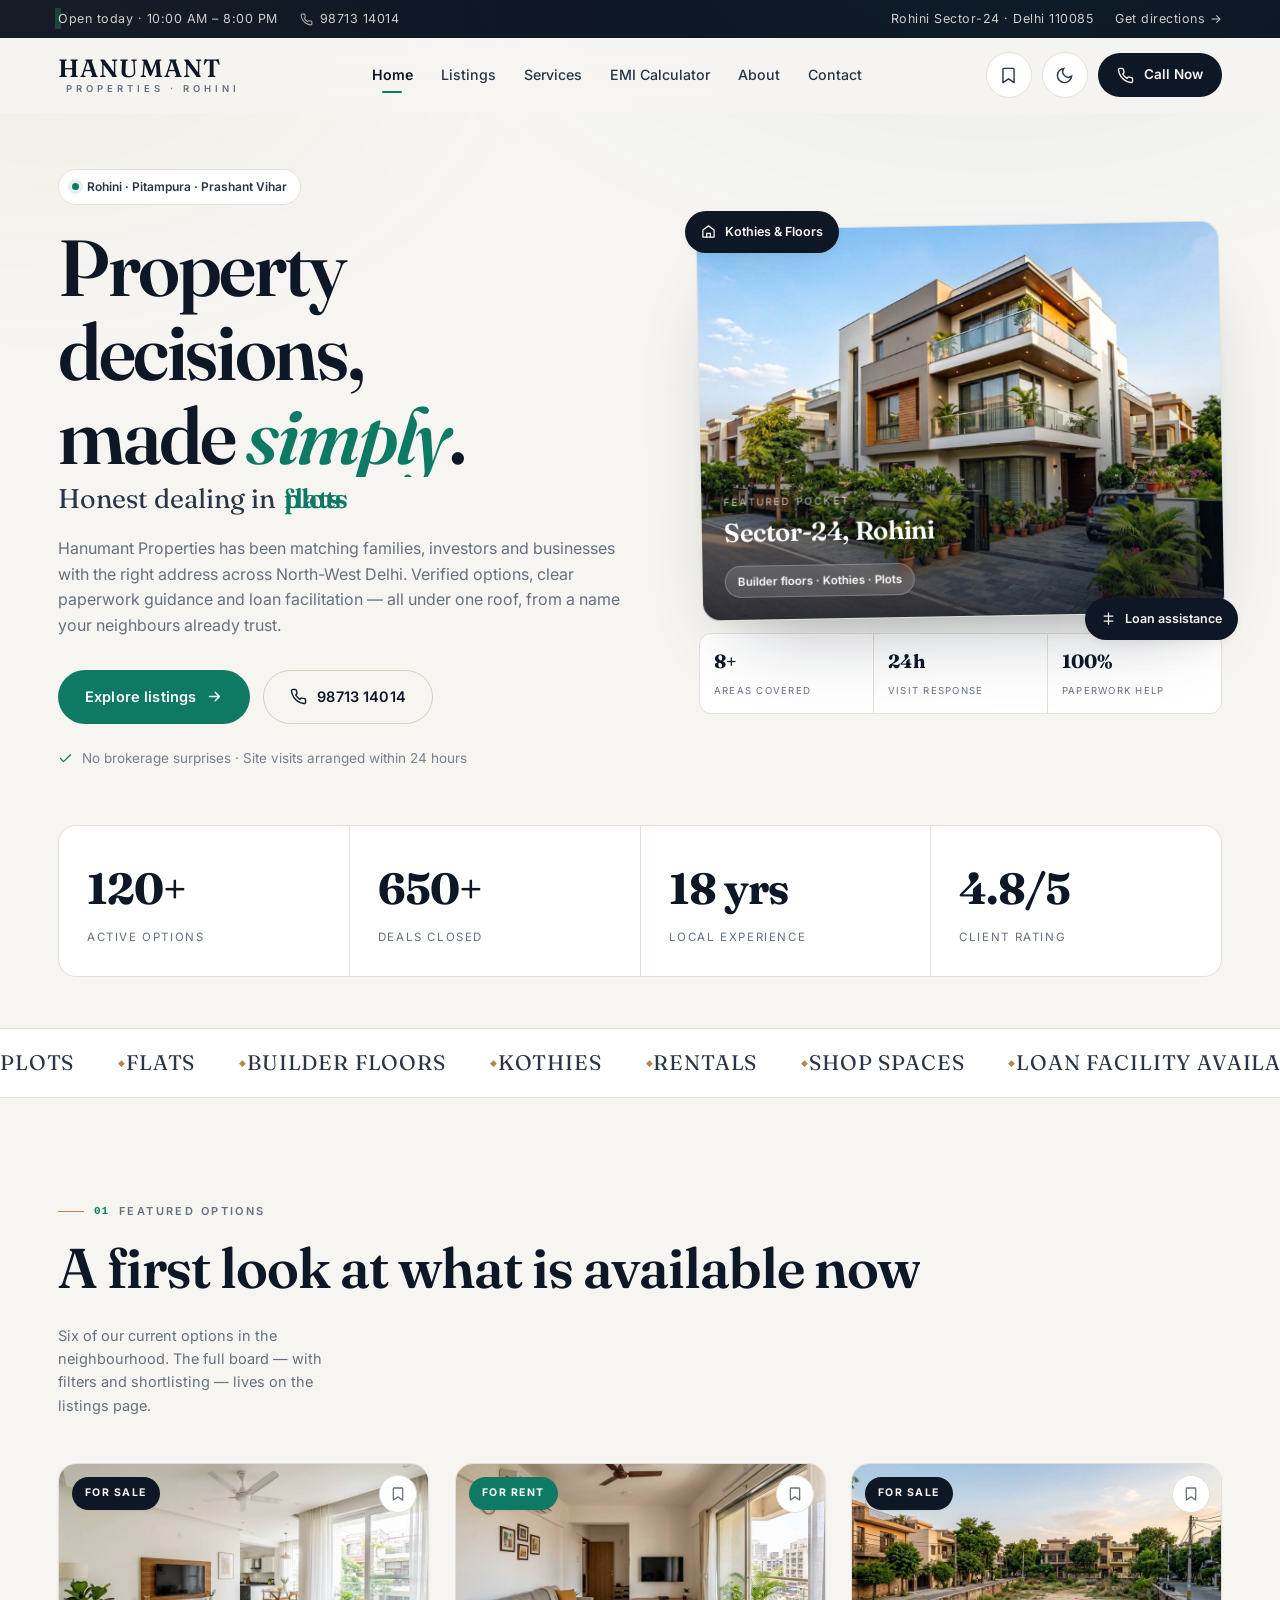
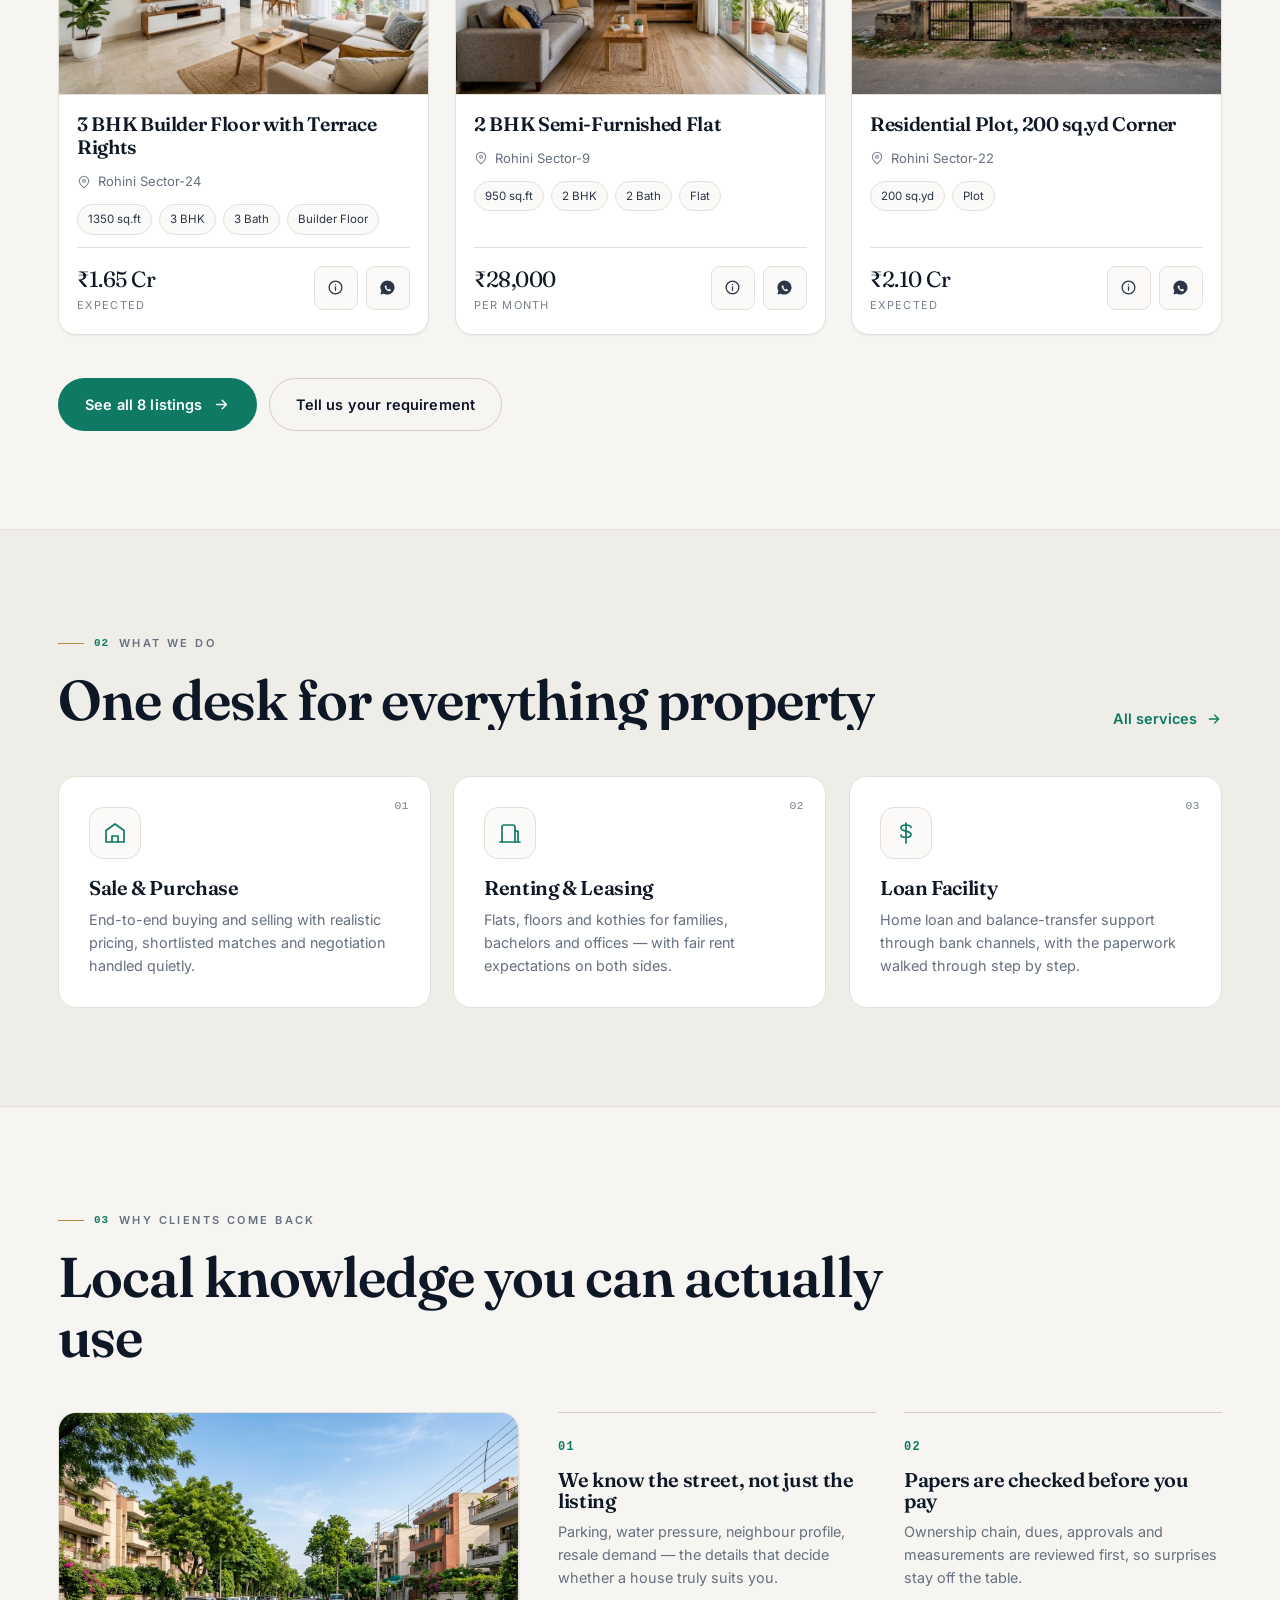
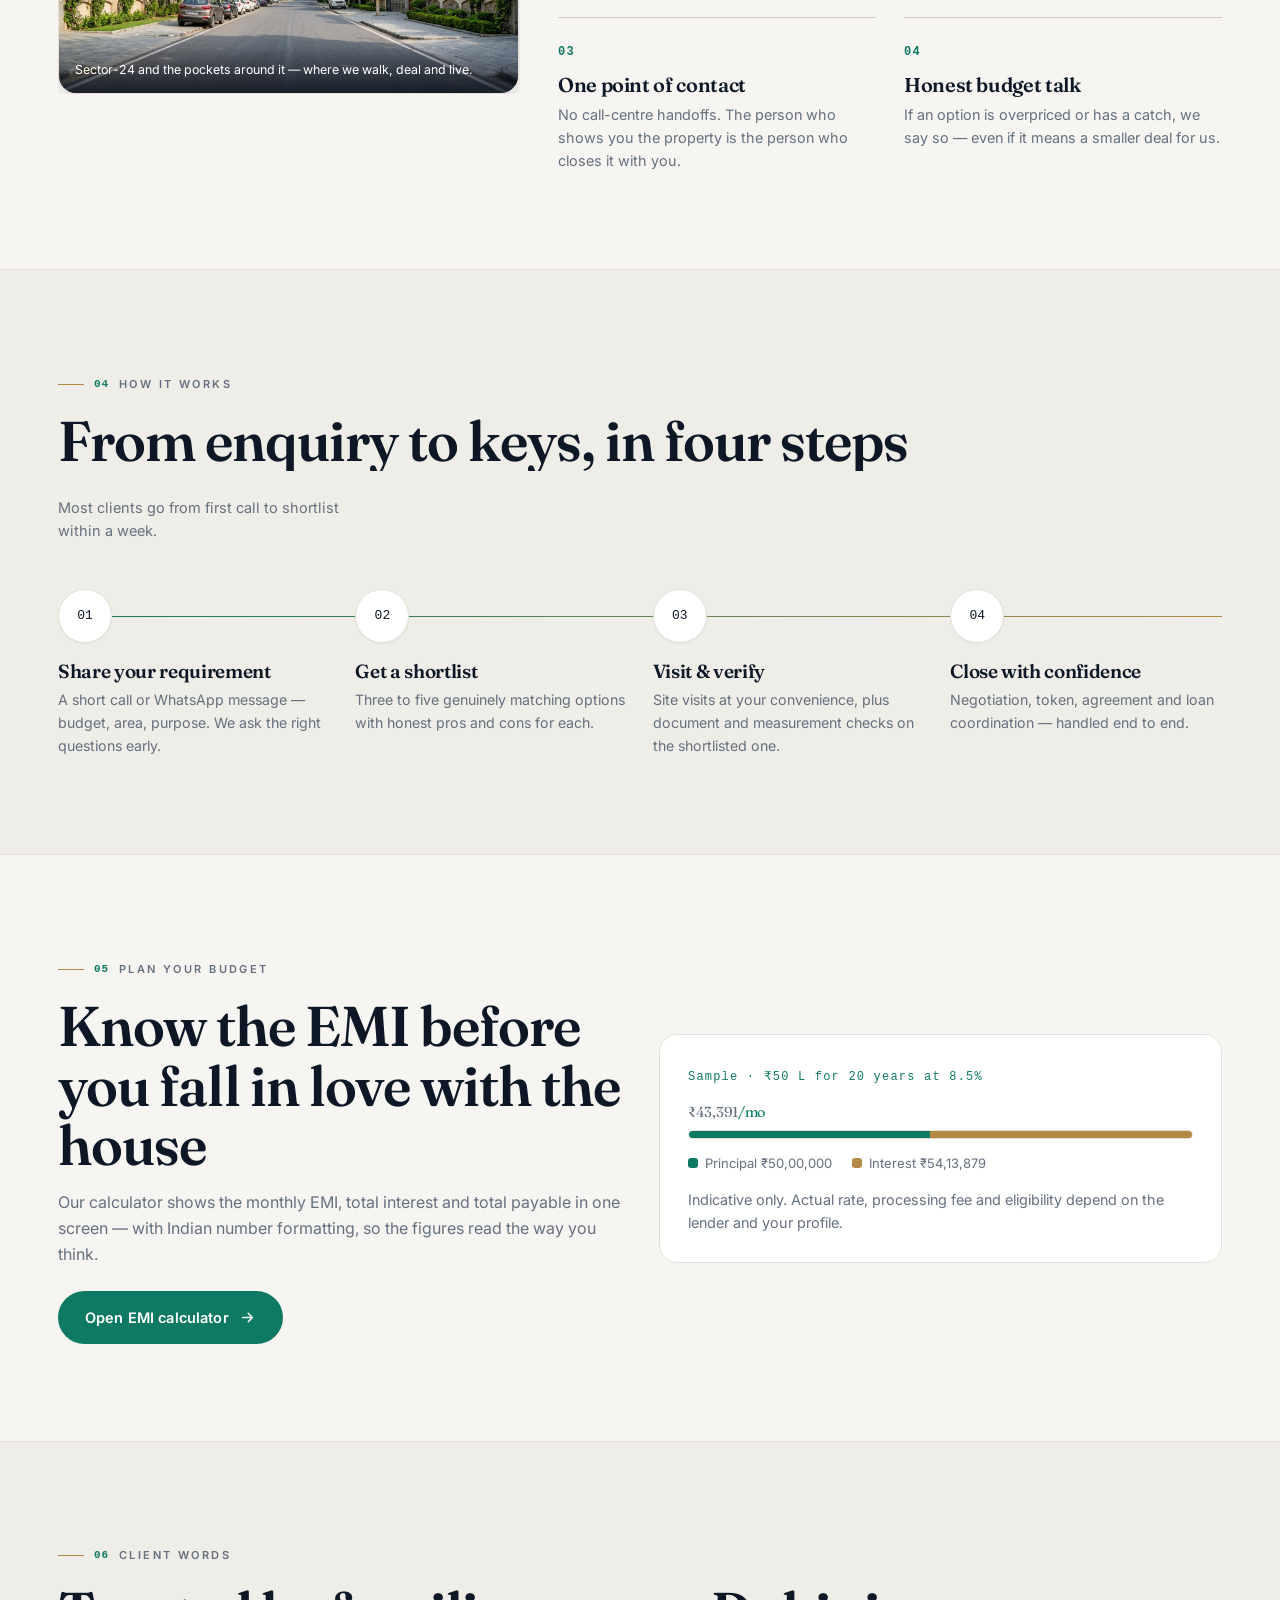
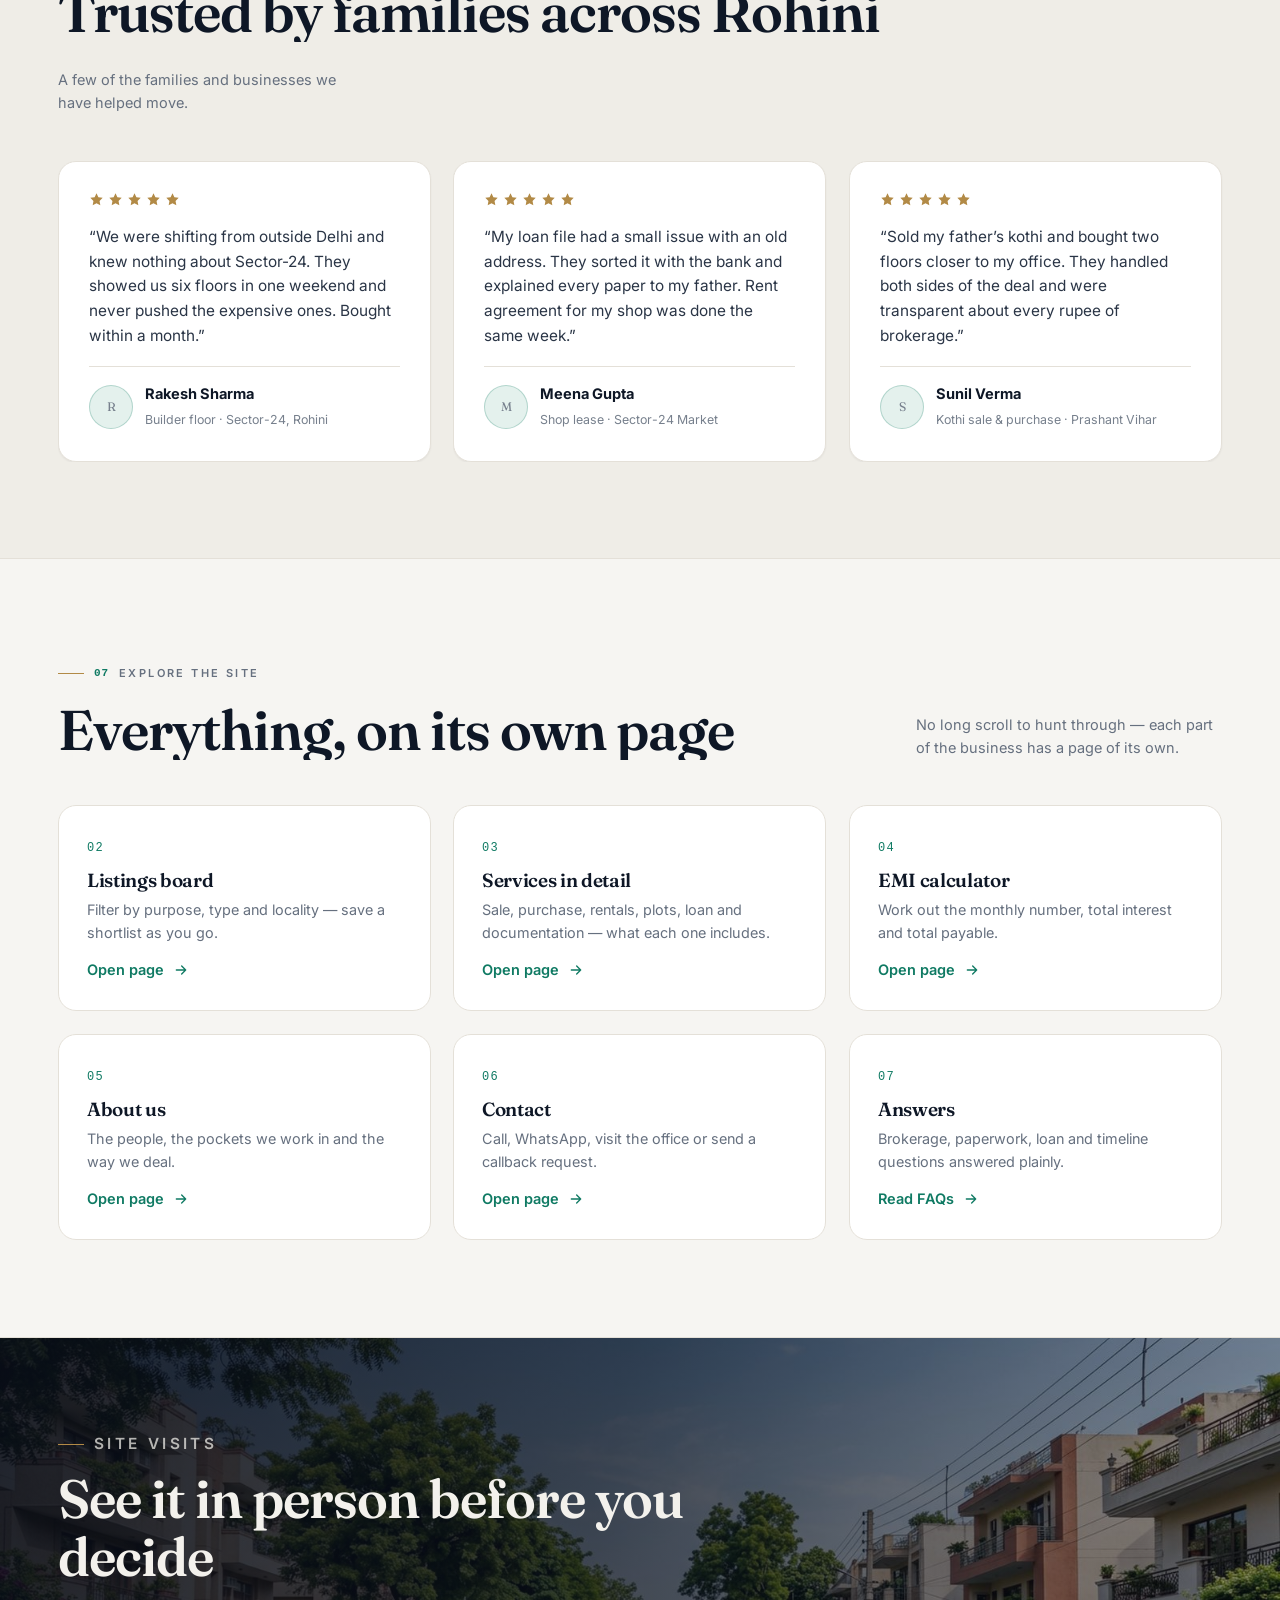
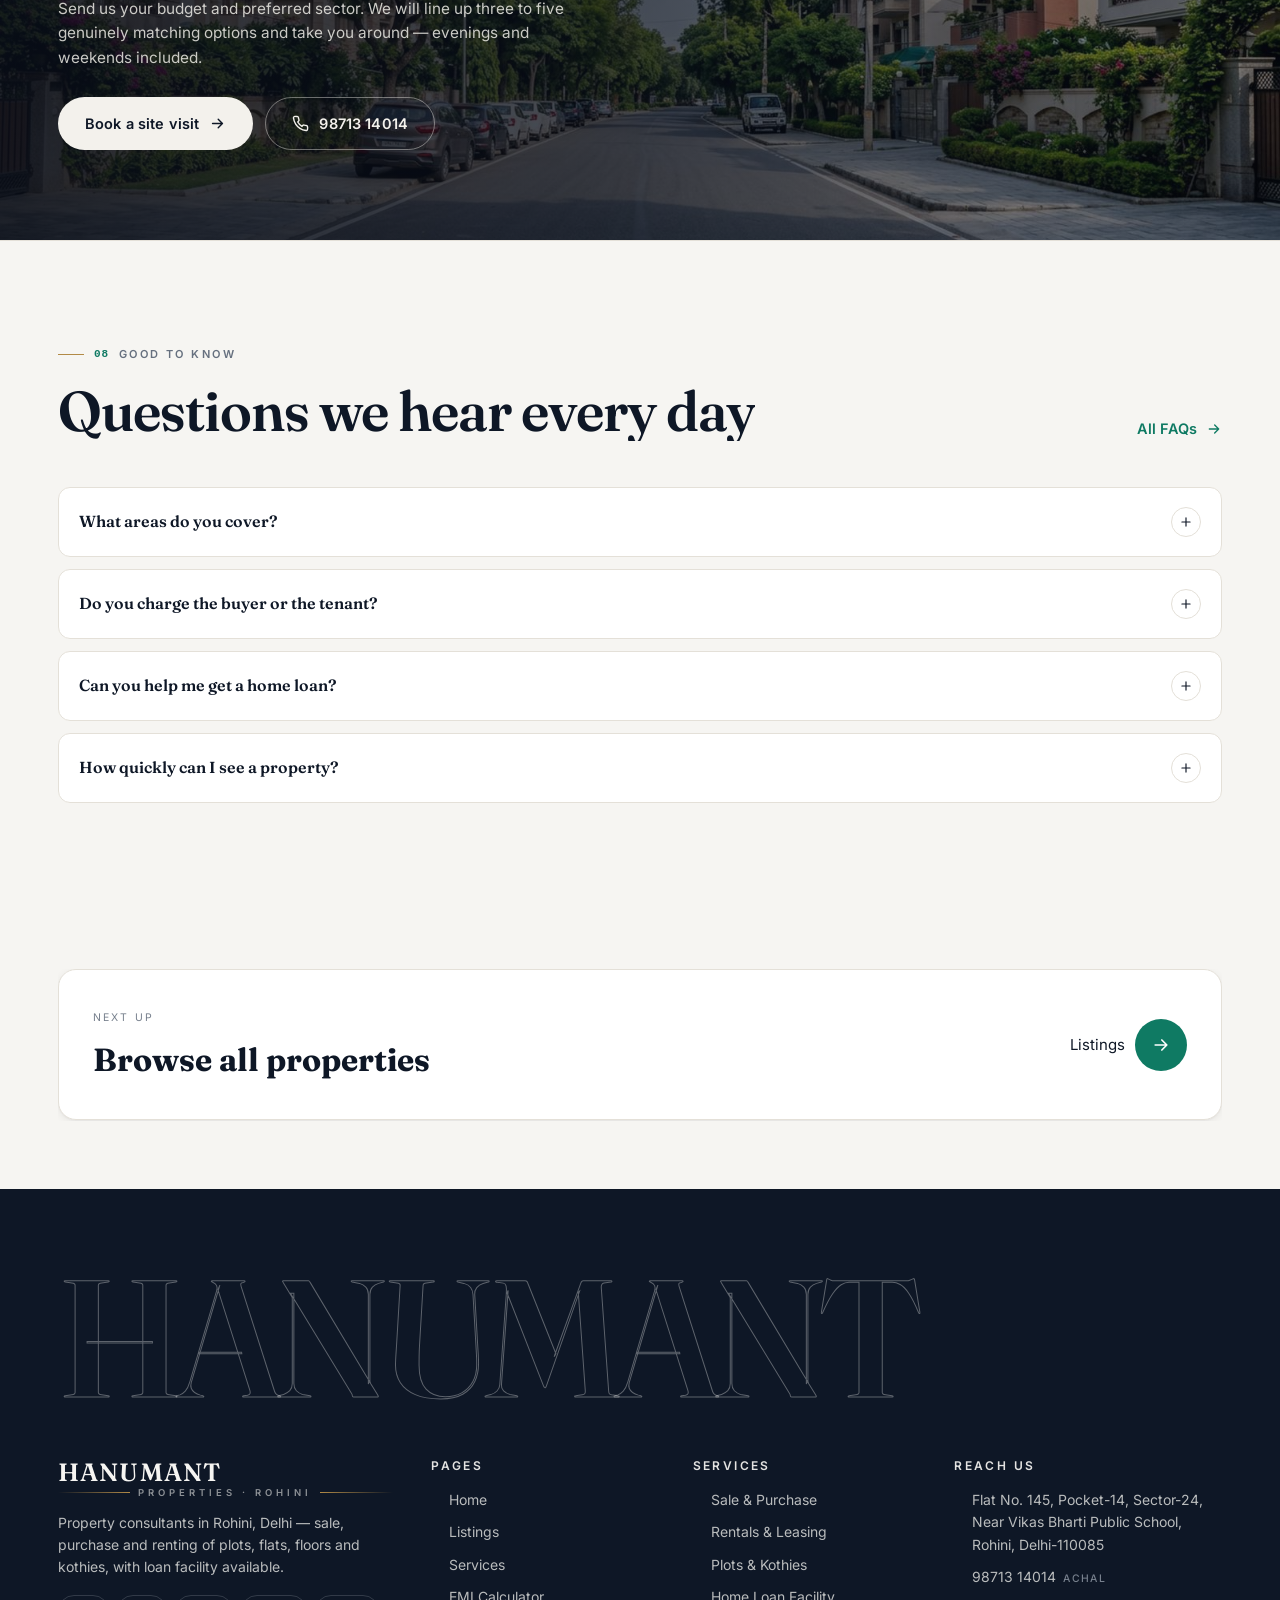
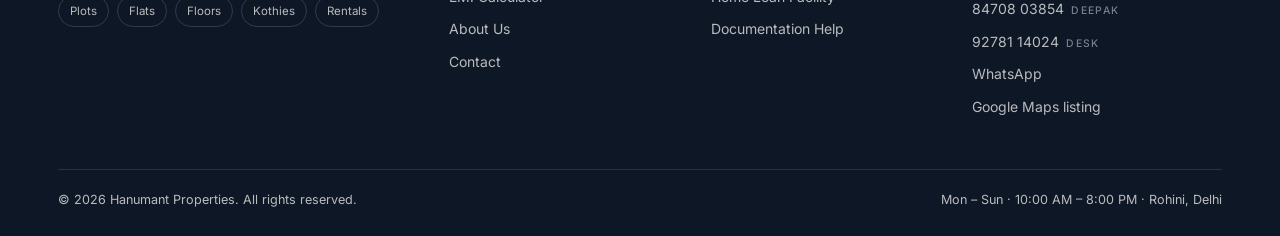
==== commit 60959da2: "Add files via upload" ====
--- a/index.html
+++ b/index.html
@@ -3,1026 +3,87 @@
 <head>
 <meta charset="UTF-8" />
 <meta name="viewport" content="width=device-width, initial-scale=1, viewport-fit=cover" />
-<meta name="theme-color" content="#F6F5F2" media="(prefers-color-scheme: light)" />
-<meta name="theme-color" content="#0C1220" media="(prefers-color-scheme: dark)" />
-<title>Hanumant Properties — Plots, Flats, Floors &amp; Kothies in Rohini, Delhi</title>
-<meta name="description" content="Hanumant Properties, Rohini Sector-24, Delhi. Sale, purchase &amp; renting of plots, flats, floors and kothies. Loan facility available. Call 98713 14014." />
+<meta name="theme-color" content="#F6F5F2" />
+<title>Hanumant Properties — Plots, Flats, Floors &amp; Kothies in Rohini, Delhi — Hanumant Properties, Rohini Delhi</title>
+<meta name="description" content="Sale, purchase and renting of plots, flats, builder floors and kothies in Rohini, Delhi. Loan facility available. Call 98713 14014." />
 <meta name="keywords" content="Hanumant Properties, property dealer Rohini, plot flat floor kothi Delhi, rent Rohini Sector 24, property loan Delhi" />
-<meta property="og:title" content="Hanumant Properties — Rohini, Delhi" />
-<meta property="og:description" content="Sale · Purchase · Renting of Plots, Flats, Floors &amp; Kothies. Loan facility available." />
+<meta property="og:title" content="Hanumant Properties — Plots, Flats, Floors &amp; Kothies in Rohini, Delhi — Hanumant Properties" />
+<meta property="og:description" content="Sale, purchase and renting of plots, flats, builder floors and kothies in Rohini, Delhi. Loan facility available. Call 98713 14014." />
 <meta property="og:type" content="website" />
 <meta property="og:image" content="assets/hero-exterior.jpg" />
 <meta name="twitter:card" content="summary_large_image" />
 <link rel="icon" href="data:image/svg+xml,<svg xmlns='http://www.w3.org/2000/svg' viewBox='0 0 32 32'><rect width='32' height='32' rx='7' fill='%230E1726'/><text x='16' y='22' font-family='Georgia,serif' font-size='17' font-weight='700' fill='%23F1EFE9' text-anchor='middle'>H</text></svg>" />
-
-<!-- Optional webfonts: if the site is opened offline / inside a sandboxed preview, the
-     carefully-matched local fallbacks below take over, so nothing breaks. -->
+<script>document.documentElement.classList.add('js');setTimeout(function(){var l=document.getElementById('loader');if(l&&!l.classList.contains('is-done')){l.classList.add('is-done');document.documentElement.classList.add('is-ready');}},3600);</script>
 <link rel="preconnect" href="https://fonts.googleapis.com" />
 <link rel="preconnect" href="https://fonts.gstatic.com" crossorigin />
+<link href="https://fonts.googleapis.com/css2?family=Fraunces:opsz,wght@9..144,400;9..144,600;9..144,700&family=Inter:wght@400;500;600;700&display=swap" rel="stylesheet" />
+<style>/* critical fallback: keeps the page presentable if site.css is slow, blocked or cached stale */
+*,*::before,*::after{box-sizing:border-box}
+body{margin:0;background:var(--paper,#F6F5F2);color:var(--ink,#0E1726);font-family:Inter,-apple-system,"Segoe UI",Roboto,Arial,sans-serif;font-size:16px;line-height:1.6}
+img{max-width:100%;height:auto}
+h1,h2,h3{margin:0;font-family:Fraunces,Georgia,serif;font-weight:600;line-height:1.12}
+p{margin:0}
+a{color:inherit;text-decoration:none}
+ul{margin:0;padding-left:18px}
+.shell{width:100%;max-width:1200px;margin:0 auto;padding-inline:18px}
+#loader{position:fixed;inset:0;z-index:200;display:grid;place-items:center;background:var(--paper,#F6F5F2)}
+#loader.is-done{opacity:0;visibility:hidden}
+html:not(.js) #loader{display:none}
+#wipe{position:fixed;inset:0;z-index:190;visibility:hidden;pointer-events:none;background:#0E1726}
+#wipe.on{visibility:visible}
+.header{position:sticky;top:0;z-index:100;background:var(--paper,#F6F5F2);border-bottom:1px solid var(--line,#E6E2D9)}
+.header__inner{display:flex;align-items:center;gap:14px;min-height:64px}
+.nav{display:flex;gap:4px;margin-left:auto}
+.nav a{padding:8px 10px;border-radius:8px;white-space:nowrap}
+.header__actions{display:flex;align-items:center;gap:8px;margin-left:auto}
+.icon-btn,.burger{display:grid;place-items:center;width:42px;height:42px;padding:0;border-radius:999px;border:1px solid var(--line,#E6E2D9);background:transparent;color:inherit;cursor:pointer}
+.burger{display:none}
+.icon-btn svg{width:19px;height:19px}
+.burger span{display:block;width:19px;height:2px;background:currentColor}
+.burger span+span{margin-top:5px}
+.btn{display:inline-flex;align-items:center;justify-content:center;gap:8px;padding:12px 18px;border-radius:999px;border:1px solid transparent;font-weight:600}
+.btn svg{width:17px;height:17px}
+.quick{display:grid;grid-template-columns:repeat(3,1fr);gap:16px;margin-top:26px}
+.quick__item{display:flex;align-items:center;gap:14px;padding:16px;border:1px solid var(--line,#E6E2D9);border-radius:14px;background:var(--surface,#FFFFFF)}
+.quick__ico{width:44px;height:44px;flex:0 0 44px;border-radius:13px;display:grid;place-items:center;color:var(--accent,#0F7A63);background:var(--surface-2,#F2F0EB)}
+.quick__ico svg{width:20px;height:20px}
+.quick__txt{min-width:0;display:flex;flex-direction:column;gap:2px}
+.quick__k{font-size:10px;letter-spacing:.18em;text-transform:uppercase;color:var(--faint,#77808D);line-height:1.2}
+.quick__v{font-weight:600;line-height:1.3;overflow-wrap:anywhere}
+.crow{display:flex;gap:14px;align-items:flex-start;padding:16px 0;border-bottom:1px solid var(--line,#E6E2D9)}
+.crow__ico{width:42px;height:42px;flex:0 0 42px;border-radius:12px;display:grid;place-items:center;color:var(--accent,#0F7A63)}
+.crow__ico svg{width:18px;height:18px}
+.cards{display:grid;grid-template-columns:repeat(3,1fr);gap:18px}
+.card{border:1px solid var(--line,#E6E2D9);border-radius:16px;overflow:hidden;background:var(--surface,#FFFFFF)}
+.map-card svg{width:100%;height:auto}
+@media (max-width:1080px){.quick{grid-template-columns:1fr 1fr}.cards{grid-template-columns:1fr 1fr}}
+@media (max-width:820px){.nav{display:none}.burger{display:grid}.quick{grid-template-columns:1fr}.cards{grid-template-columns:1fr}.header__inner{min-height:58px}.icon-btn,.burger{width:40px;height:40px}}
+</style>
+<link rel="stylesheet" href="assets/css/site.css?v=7" />
 <link rel="preload" as="image" href="assets/hero-exterior.jpg" fetchpriority="high" />
-<link rel="preload" as="image" href="assets/listing-floor.jpg" />
-<link href="https://fonts.googleapis.com/css2?family=Fraunces:opsz,wght@9..144,400;9..144,600;9..144,700&family=Inter:wght@400;500;600;700&display=swap" rel="stylesheet" />
-
-<style>
-/* ==========================================================================
-   HANUMANT PROPERTIES — Design System
-   Theme: light-first, editorial, ink-on-paper with jade + brass accents.
-   ========================================================================== */
-
-:root{
-  /* ---- light palette (default) ---- */
-  --paper:      #F6F5F2;
-  --paper-2:    #EFEDE7;
-  --surface:    #FFFFFF;
-  --surface-2:  #FBFAF8;
-  --ink:        #0E1726;
-  --ink-soft:   #2A3546;
-  --muted:      #66707F;
-  --faint:      #77808D;
-  --line:       #E4E0D8;
-  --line-strong:#D3CEC3;
-
-  --accent:     #0F7A63;   /* jade  */
-  --accent-dk:  #0A5B4A;
-  --accent-soft:#E4F1ED;
-  --brass:      #B28A46;   /* brass hairline accents only */
-  --brass-soft: #F3EADA;
-
-  --shadow-xs: 0 1px 2px rgba(14,23,38,.05);
-  --shadow-sm: 0 2px 8px rgba(14,23,38,.06), 0 1px 2px rgba(14,23,38,.04);
-  --shadow-md: 0 14px 34px -18px rgba(14,23,38,.28), 0 3px 10px rgba(14,23,38,.05);
-  --shadow-lg: 0 40px 80px -44px rgba(14,23,38,.42), 0 8px 24px -16px rgba(14,23,38,.16);
-
-  --radius:    18px;
-  --radius-sm: 12px;
-  --radius-xs: 9px;
-  --shell:     1200px;
-  --gutter:    clamp(18px, 4vw, 40px);
-
-  --font-display: "Fraunces", "Iowan Old Style", "Palatino Linotype", Palatino, Georgia, "Times New Roman", serif;
-  --font-body: "Inter", -apple-system, BlinkMacSystemFont, "Segoe UI", Roboto, "Helvetica Neue", Arial, sans-serif;
-  --font-mono: ui-monospace, "SF Mono", "Roboto Mono", Menlo, Consolas, monospace;
-
-  --ease: cubic-bezier(.22,.61,.36,1);
-  --ease-out: cubic-bezier(.16,1,.3,1);
-  --dur: .6s;
-
-  --header-h: 74px;
-}
-html[data-theme="dark"]{
-  --paper:      #0C1220;
-  --paper-2:    #0F1727;
-  --surface:    #131C2C;
-  --surface-2:  #172033;
-  --ink:        #EDF0F4;
-  --ink-soft:   #D3D9E2;
-  --muted:      #9AA5B5;
-  --faint:      #7C8798;
-  --line:       #253146;
-  --line-strong:#33415A;
-
-  --accent:     #37B79B;
-  --accent-dk:  #57CDB2;
-  --accent-soft:#122A2A;
-  --brass:      #D3B173;
-  --brass-soft: #2A2416;
-
-  --shadow-xs: 0 1px 2px rgba(0,0,0,.4);
-  --shadow-sm: 0 2px 10px rgba(0,0,0,.35), 0 1px 2px rgba(0,0,0,.3);
-  --shadow-md: 0 16px 40px -20px rgba(0,0,0,.7), 0 3px 10px rgba(0,0,0,.3);
-  --shadow-lg: 0 40px 90px -44px rgba(0,0,0,.85), 0 8px 24px -16px rgba(0,0,0,.5);
-}
-
-/* ---------- reset ---------- */
-*,*::before,*::after{ box-sizing:border-box; }
-*{ margin:0; padding:0; }
-html{ -webkit-text-size-adjust:100%; scroll-behavior:smooth; scroll-padding-top:calc(var(--header-h) + 14px); }
-body{
-  font-family:var(--font-body);
-  background:var(--paper);
-  color:var(--ink);
-  line-height:1.6;
-  font-size:clamp(15px,1.02vw,16.5px);
-  -webkit-font-smoothing:antialiased;
-  -moz-osx-font-smoothing:grayscale;
-  overflow-x:hidden;
-  -webkit-tap-highlight-color:transparent;
-  transition:background-color .45s var(--ease), color .45s var(--ease);
-}
-body.no-scroll{ overflow:hidden; }
-img,svg{ display:block; max-width:100%; }
-a{ color:inherit; text-decoration:none; }
-button,input,select,textarea{ font:inherit; color:inherit; }
-button{ background:none; border:0; cursor:pointer; }
-ul{ list-style:none; }
-::selection{ background:var(--accent); color:#fff; }
-:focus-visible{ outline:2px solid var(--accent); outline-offset:3px; border-radius:4px; }
-
-/* ---------- texture: soft paper grain + light wash ---------- */
-body::before{
-  content:""; position:fixed; inset:0; pointer-events:none; z-index:0; opacity:.5;
-  background:
-    radial-gradient(900px 520px at 78% -8%, color-mix(in srgb, var(--accent) 9%, transparent), transparent 70%),
-    radial-gradient(700px 460px at 4% 4%, color-mix(in srgb, var(--brass) 10%, transparent), transparent 72%);
-}
-html[data-theme="dark"] body::before{ opacity:.75; }
-
-/* ---------- layout helpers ---------- */
-.shell{ width:min(var(--shell), 100% - (var(--gutter) * 2)); margin-inline:auto; position:relative; z-index:1; }
-.section{ padding:clamp(64px, 8.5vw, 128px) 0; position:relative; }
-.section--tight{ padding:clamp(48px,6vw,86px) 0; }
-.section--surface{ background:var(--paper-2); border-block:1px solid var(--line); }
-
-.eyebrow{
-  display:inline-flex; align-items:center; gap:10px;
-  font-size:11px; font-weight:600; letter-spacing:.22em; text-transform:uppercase;
-  color:var(--muted);
-}
-.eyebrow::before{ content:""; width:26px; height:1px; background:var(--brass); }
-.eyebrow .num{ color:var(--accent); font-family:var(--font-mono); letter-spacing:.08em; }
-
-h1,h2,h3,h4{ font-family:var(--font-display); font-weight:600; line-height:1.06; letter-spacing:-.018em; }
-h2.section-title{ font-size:clamp(30px, 4.6vw, 58px); margin:18px 0 0; max-width:22ch; }
-.lede{ color:var(--muted); font-size:clamp(15px,1.25vw,17.5px); max-width:60ch; margin-top:16px; }
-
-.section-head{ display:flex; flex-wrap:wrap; gap:26px 40px; align-items:flex-end; justify-content:space-between; margin-bottom:clamp(30px,4vw,56px); }
-.section-head .aside{ color:var(--muted); font-size:14.5px; max-width:34ch; }
-
-/* ---------- buttons ---------- */
-.btn{
-  --btn-bg:var(--ink); --btn-fg:var(--paper); --btn-bd:transparent;
-  position:relative; display:inline-flex; align-items:center; justify-content:center; gap:10px;
-  padding:14px 26px; min-height:52px;
-  background:var(--btn-bg); color:var(--btn-fg); border:1px solid var(--btn-bd);
-  border-radius:999px; font-size:14.5px; font-weight:600; letter-spacing:.01em;
-  overflow:hidden; isolation:isolate; white-space:nowrap;
-  transition:transform .35s var(--ease-out), box-shadow .35s var(--ease), background-color .3s var(--ease), color .3s var(--ease), border-color .3s var(--ease);
-}
-.btn svg{ width:17px; height:17px; flex:none; }
-.btn::after{
-  content:""; position:absolute; inset:0; z-index:-1; border-radius:inherit;
-  background:radial-gradient(120px 60px at var(--mx,50%) var(--my,50%), rgba(255,255,255,.22), transparent 70%);
-  opacity:0; transition:opacity .4s var(--ease);
-}
-.btn:hover{ transform:translateY(-2px); box-shadow:var(--shadow-md); }
-.btn:hover::after{ opacity:1; }
-.btn:active{ transform:translateY(0) scale(.985); }
-.btn--accent{ --btn-bg:var(--accent); --btn-fg:#fff; }
-.btn--ghost{ --btn-bg:transparent; --btn-fg:var(--ink); --btn-bd:var(--line-strong); }
-.btn--ghost:hover{ --btn-bd:var(--ink); }
-.btn--sm{ padding:10px 18px; min-height:44px; font-size:13.5px; }
-.btn--block{ width:100%; }
-.btn--call-mobile{ display:none; }
-.link-arrow{ display:inline-flex; align-items:center; gap:9px; font-weight:600; font-size:14.5px; color:var(--accent); }
-.link-arrow svg{ width:16px; height:16px; transition:transform .35s var(--ease-out); }
-.link-arrow:hover svg{ transform:translateX(5px); }
-
-/* ---------- reveal animations ---------- */
-.reveal{ opacity:0; transform:translate3d(0,26px,0); transition:opacity .85s var(--ease-out), transform .85s var(--ease-out); transition-delay:var(--d,0ms); will-change:opacity,transform; }
-.reveal.is-in{ opacity:1; transform:none; }
-.reveal--left{ transform:translate3d(-30px,0,0); }
-.reveal--right{ transform:translate3d(30px,0,0); }
-.reveal--scale{ transform:scale(.94); }
-.reveal--clip{ opacity:1; clip-path:inset(0 0 100% 0); transform:none; transition:clip-path 1s var(--ease-out); transition-delay:var(--d,0ms); }
-.reveal--clip.is-in{ clip-path:inset(0 0 0 0); }
-.line-mask{ display:block; overflow:hidden; }
-.line-mask > span{ display:block; transform:translateY(105%); transition:transform 1s var(--ease-out); transition-delay:var(--d,0ms); }
-.is-in .line-mask > span, .line-mask.is-in > span{ transform:none; }
-
-/* ==========================================================================
-   HEADER
-   ========================================================================== */
-.topbar{
-  background:var(--ink); color:color-mix(in srgb, var(--paper) 82%, transparent);
-  font-size:12.5px; letter-spacing:.04em;
-}
-html[data-theme="dark"] .topbar{ background:#080D18; color:var(--muted); }
-.topbar .shell{ display:flex; align-items:center; justify-content:space-between; gap:16px; min-height:38px; }
-.topbar__set{ display:flex; align-items:center; gap:22px; }
-.topbar a{ display:inline-flex; align-items:center; gap:7px; transition:color .3s var(--ease); }
-.topbar a:hover{ color:#fff; }
-html[data-theme="dark"] .topbar a:hover{ color:var(--accent); }
-.topbar svg{ width:13px; height:13px; opacity:.8; }
-.topbar .dot{ width:6px; height:6px; border-radius:50%; background:#4ADE80; box-shadow:0 0 0 3px rgba(74,222,128,.2); animation:pulse 2.4s infinite; }
-@keyframes pulse{ 0%,100%{ opacity:1 } 50%{ opacity:.35 } }
-
-.header{
-  position:sticky; top:0; z-index:60;
-  background:color-mix(in srgb, var(--paper) 84%, transparent);
-  backdrop-filter:saturate(150%) blur(14px); -webkit-backdrop-filter:saturate(150%) blur(14px);
-  border-bottom:1px solid transparent;
-  transition:border-color .4s var(--ease), box-shadow .4s var(--ease), background-color .4s var(--ease);
-}
-.header.is-stuck{ border-bottom-color:var(--line); box-shadow:0 10px 30px -26px rgba(14,23,38,.55); }
-.header__inner{ display:flex; align-items:center; justify-content:space-between; gap:24px; min-height:var(--header-h); }
-
-/* ---- typographic wordmark (no icon / no logo image) ---- */
-.wordmark{ display:flex; flex-direction:column; gap:3px; line-height:1; white-space:nowrap; }
-.wordmark__name{
-  font-family:var(--font-display); font-weight:600; font-size:clamp(20px,2.1vw,25px);
-  letter-spacing:.045em; text-transform:uppercase; color:var(--ink);
-}
-.wordmark__sub{
-  display:flex; align-items:center; gap:8px;
-  font-size:9.5px; font-weight:600; letter-spacing:.42em; text-transform:uppercase; color:var(--muted);
-}
-.wordmark__sub::before,.wordmark__sub::after{ content:""; height:1px; flex:1; background:linear-gradient(90deg,transparent,var(--brass)); }
-.wordmark__sub::after{ background:linear-gradient(90deg,var(--brass),transparent); }
-.wordmark:hover .wordmark__name{ color:var(--accent); }
-.wordmark__name{ transition:color .35s var(--ease); }
-
-.nav{ display:flex; align-items:center; gap:4px; }
-.nav a{
-  position:relative; padding:9px 14px; border-radius:999px; font-size:14.2px; font-weight:500; color:var(--ink-soft); white-space:nowrap;
-  transition:color .3s var(--ease), background-color .3s var(--ease);
-}
-.nav a::after{
-  content:""; position:absolute; left:50%; bottom:2px; width:0; height:2px; border-radius:2px;
-  background:var(--accent); transform:translateX(-50%); transition:width .4s var(--ease-out);
-}
-.nav a:hover{ color:var(--ink); background:var(--surface); }
-.nav a.active{ color:var(--ink); font-weight:600; }
-.nav a.active::after{ width:20px; }
-.header__actions{ display:flex; align-items:center; gap:10px; }
-
-.icon-btn{
-  width:46px; height:46px; display:grid; place-items:center; border-radius:999px;
-  border:1px solid var(--line); background:var(--surface); color:var(--ink-soft);
-  transition:transform .35s var(--ease-out), border-color .3s var(--ease), color .3s var(--ease), background-color .3s var(--ease);
-}
-.icon-btn:hover{ transform:translateY(-2px); border-color:var(--line-strong); color:var(--ink); }
-.icon-btn svg{ width:19px; height:19px; }
-.theme-toggle .sun{ display:none; }
-html[data-theme="dark"] .theme-toggle .sun{ display:block; }
-html[data-theme="dark"] .theme-toggle .moon{ display:none; }
-
-.burger{ display:none; }
-.burger span{ display:block; width:19px; height:1.6px; background:currentColor; border-radius:2px; transition:transform .4s var(--ease-out), opacity .3s var(--ease); }
-.burger span + span{ margin-top:5px; }
-.burger.is-open span:nth-child(1){ transform:translateY(6.6px) rotate(45deg); }
-.burger.is-open span:nth-child(2){ opacity:0; }
-.burger.is-open span:nth-child(3){ transform:translateY(-6.6px) rotate(-45deg); }
-
-.scroll-progress{ position:absolute; left:0; bottom:-1px; height:2px; width:100%; transform:scaleX(0); transform-origin:0 50%; background:linear-gradient(90deg,var(--accent),var(--brass)); }
-
-/* ==========================================================================
-   HERO
-   ========================================================================== */
-.hero{ position:relative; padding:clamp(48px,7vw,96px) 0 clamp(46px,6vw,80px); overflow:hidden; }
-.hero__grid{ display:grid; grid-template-columns:1.08fr .92fr; gap:clamp(32px,5vw,72px); align-items:center; }
-.hero__badge{
-  display:inline-flex; align-items:center; gap:10px; padding:8px 16px 8px 12px;
-  border:1px solid var(--line); border-radius:999px; background:var(--surface);
-  font-size:12px; font-weight:600; letter-spacing:.1em; text-transform:uppercase; color:var(--ink-soft);
-  box-shadow:var(--shadow-xs);
-}
-.hero__badge .pip{ width:7px; height:7px; border-radius:50%; background:var(--accent); box-shadow:0 0 0 4px var(--accent-soft); }
-.hero h1{ font-size:clamp(38px, 6.4vw, 84px); margin:22px 0 0; letter-spacing:-.03em; }
-.hero h1 em{ font-style:italic; color:var(--accent); }
-.hero__rotate{
-  display:inline-flex; align-items:baseline; gap:.32em; flex-wrap:wrap;
-  font-family:var(--font-display); font-size:clamp(19px,2.3vw,27px); color:var(--ink-soft);
-}
-.hero__rotate .rotator{ position:relative; display:inline-block; color:var(--accent); font-weight:600; }
-.hero__rotate .rotator span{ display:block; }
-.hero__rotate .rotator .swap{
-  opacity:0; transform:translateY(14px); transition:opacity .5s var(--ease-out), transform .5s var(--ease-out);
-}
-.hero__rotate .rotator .swap.on{ opacity:1; transform:none; }
-.hero__rotate .rotator .swap.off{ position:absolute; inset:0; }
-.hero__cta{ display:flex; flex-wrap:wrap; gap:13px; margin-top:34px; }
-.hero__note{ margin-top:26px; font-size:13.5px; color:var(--faint); display:flex; align-items:center; gap:9px; }
-.hero__note svg{ width:15px; height:15px; color:var(--accent); flex:none; }
-
-/* --- hero visual: editorial property photograph with floating tags --- */
-.hero__visual{ position:relative; }
-.shot{
-  position:relative; margin:0; border-radius:var(--radius); overflow:hidden;
-  border:1px solid var(--line); background:var(--surface-2); box-shadow:var(--shadow-lg);
-  aspect-ratio: 4 / 3;
-  transform:perspective(1300px) rotateX(var(--rx,0deg)) rotateY(var(--ry,0deg)) rotate(-1deg);
-  transition:transform .7s var(--ease-out);
-}
-.shot img{
-  width:100%; height:100%; object-fit:cover;
-  filter:saturate(1.02) contrast(1.02);
-  transform:scale(1.02); transition:transform 1.2s var(--ease-out);
-}
-.shot:hover img{ transform:scale(1.06); }
-.shot::after{
-  content:""; position:absolute; inset:0; pointer-events:none;
-  background:linear-gradient(180deg, rgba(8,13,24,0) 42%, rgba(8,13,24,.72) 100%);
-}
-.shot__cap{
-  position:absolute; left:0; right:0; bottom:0; z-index:2;
-  padding:clamp(16px,2vw,22px); display:flex; flex-direction:column; gap:3px; color:#fff;
-}
-.shot__cap .k{ font-size:10px; letter-spacing:.22em; text-transform:uppercase; opacity:.72; }
-.shot__cap b{ font-family:var(--font-display); font-size:clamp(19px,2.1vw,26px); font-weight:600; letter-spacing:-.015em; }
-.shot__pill{
-  align-self:flex-start; margin-top:8px; padding:6px 12px; border-radius:999px;
-  background:rgba(255,255,255,.14); border:1px solid rgba(255,255,255,.24);
-  backdrop-filter:blur(6px); -webkit-backdrop-filter:blur(6px);
-  font-size:11.4px; font-weight:600; letter-spacing:.04em;
-}
-.floating-tag{
-  position:absolute; z-index:3; display:inline-flex; align-items:center; gap:9px;
-  padding:11px 16px; border-radius:999px; background:var(--ink); color:var(--paper);
-  font-size:12.5px; font-weight:600; box-shadow:var(--shadow-md); white-space:nowrap;
-}
-html[data-theme="dark"] .floating-tag{ background:var(--accent); color:#04150F; }
-.floating-tag svg{ width:15px; height:15px; }
-.floating-tag--a{ top:-14px; left:-14px; animation:float 7s ease-in-out infinite; }
-.floating-tag--b{ bottom:74px; right:-16px; animation:float 8.5s ease-in-out infinite reverse; }
-@keyframes float{ 0%,100%{ transform:translateY(0) } 50%{ transform:translateY(-11px) } }
-
-.shot__stats{
-  display:grid; grid-template-columns:repeat(3,1fr); gap:1px;
-  background:var(--line); border:1px solid var(--line); border-radius:var(--radius-sm);
-  overflow:hidden; margin-top:16px;
-}
-.shot__stats div{ background:var(--surface); padding:12px 14px; }
-.shot__stats b{ display:block; font-family:var(--font-display); font-size:19px; letter-spacing:-.01em; }
-.shot__stats span{ font-size:9.6px; letter-spacing:.13em; text-transform:uppercase; color:var(--muted); }
-
-/* --- stat strip --- */
-.stats{ display:grid; grid-template-columns:repeat(4,1fr); gap:1px; background:var(--line); border:1px solid var(--line); border-radius:var(--radius); overflow:hidden; margin-top:clamp(40px,5vw,64px); }
-.stat{ background:var(--surface); padding:clamp(18px,2.4vw,28px); }
-.stat b{ font-family:var(--font-display); font-size:clamp(27px,3.4vw,44px); display:block; letter-spacing:-.02em; }
-.stat b i{ font-style:normal; color:var(--accent); }
-.stat span{ font-size:11.5px; letter-spacing:.14em; text-transform:uppercase; color:var(--muted); }
-
-/* --- marquee --- */
-.marquee{ border-block:1px solid var(--line); background:var(--surface); overflow:hidden; padding:17px 0; }
-.marquee__track{ display:flex; gap:0; width:max-content; animation:marquee 38s linear infinite; }
-.marquee:hover .marquee__track{ animation-play-state:paused; }
-.marquee span{ display:inline-flex; align-items:center; font-family:var(--font-display); font-size:clamp(15px,1.7vw,21px); letter-spacing:.04em; text-transform:uppercase; color:var(--ink-soft); white-space:nowrap; }
-.marquee span::after{ content:"◆"; font-size:9px; color:var(--brass); margin-left:44px; }
-@keyframes marquee{ to{ transform:translateX(-50%) } }
-
-/* ==========================================================================
-   LISTINGS + FILTER
-   ========================================================================== */
-.filter{
-  border:1px solid var(--line); border-radius:var(--radius); background:var(--surface);
-  box-shadow:var(--shadow-sm); padding:clamp(16px,2vw,22px); margin-bottom:clamp(26px,3vw,40px);
-}
-.filter__row{ display:grid; grid-template-columns:1.5fr 1.2fr 1fr 1fr auto; gap:14px; align-items:end; }
-.field{ display:flex; flex-direction:column; gap:8px; min-width:0; }
-.field label{ font-size:10.5px; letter-spacing:.18em; text-transform:uppercase; color:var(--faint); font-weight:600; }
-.field select, .field input[type="text"], .field input[type="number"], .field input[type="tel"], .field textarea{
-  width:100%; padding:13px 14px; min-height:50px; border-radius:var(--radius-xs);
-  border:1px solid var(--line); background:var(--surface-2); color:var(--ink);
-  font-size:15px; transition:border-color .3s var(--ease), box-shadow .3s var(--ease), background-color .3s var(--ease);
-  appearance:none;
-}
-.field select{
-  background-image:url("data:image/svg+xml,%3Csvg xmlns='http://www.w3.org/2000/svg' viewBox='0 0 24 24' fill='none' stroke='%2366707F' stroke-width='2'%3E%3Cpath d='M6 9l6 6 6-6'/%3E%3C/svg%3E");
-  background-repeat:no-repeat; background-position:right 12px center; background-size:16px; padding-right:38px;
-}
-.field select:focus, .field input:focus, .field textarea:focus{ outline:none; border-color:var(--accent); box-shadow:0 0 0 3px var(--accent-soft); background:var(--surface); }
-input[type="range"]{ -webkit-appearance:none; appearance:none; width:100%; height:26px; background:transparent; cursor:pointer; }
-input[type="range"]::-webkit-slider-runnable-track{ height:4px; border-radius:99px; background:var(--line); }
-input[type="range"]::-webkit-slider-thumb{ -webkit-appearance:none; width:20px; height:20px; margin-top:-8px; border-radius:50%; background:var(--accent); border:3px solid var(--surface); box-shadow:var(--shadow-sm); transition:transform .2s var(--ease); }
-input[type="range"]::-webkit-slider-thumb:hover{ transform:scale(1.14); }
-input[type="range"]::-moz-range-track{ height:4px; border-radius:99px; background:var(--line); }
-input[type="range"]::-moz-range-thumb{ width:16px; height:16px; border-radius:50%; background:var(--accent); border:3px solid var(--surface); }
-.filter__meta{ display:flex; justify-content:space-between; align-items:center; gap:14px; margin-top:14px; font-size:13px; color:var(--muted); flex-wrap:wrap; }
-.chip-row{ display:flex; gap:8px; flex-wrap:wrap; }
-.chip{
-  padding:8px 14px; border-radius:999px; border:1px solid var(--line); background:var(--surface-2);
-  font-size:12.5px; font-weight:500; color:var(--ink-soft); transition:all .3s var(--ease);
-}
-.chip:hover{ border-color:var(--line-strong); transform:translateY(-1px); }
-.chip.is-on{ background:var(--ink); color:var(--paper); border-color:var(--ink); }
-
-.cards{ display:grid; grid-template-columns:repeat(3,1fr); gap:clamp(16px,2vw,26px); }
-.card{
-  position:relative; border:1px solid var(--line); border-radius:var(--radius); background:var(--surface);
-  overflow:hidden; display:flex; flex-direction:column; box-shadow:var(--shadow-xs);
-  transition:transform .5s var(--ease-out), box-shadow .5s var(--ease), border-color .4s var(--ease), opacity .4s var(--ease);
-}
-.card{ transform:perspective(1100px) rotateX(var(--rx,0deg)) rotateY(var(--ry,0deg)) translateY(var(--ty,0px)); }
-.card:hover{ box-shadow:var(--shadow-lg); border-color:var(--line-strong); }
-@keyframes cardIn{ from{ opacity:0; transform:perspective(1100px) translateY(26px) scale(.975) } to{ opacity:1; transform:perspective(1100px) translateY(0) scale(1) } }
-.cards[hidden], .empty[hidden]{ display:none !important; }
-.card.is-hidden{ display:none; }
-.card__art{
-  position:relative; aspect-ratio:16/10; border-bottom:1px solid var(--line); overflow:hidden;
-  background:
-    linear-gradient(110deg, var(--surface-2) 20%, var(--paper-2) 40%, var(--surface-2) 60%) 0 0/220% 100%,
-    var(--surface-2);
-  animation:shimmer 1.6s linear infinite;
-}
-@keyframes shimmer{ to{ background-position:-220% 0 } }
-.card__art img{
-  width:100%; height:100%; object-fit:cover; display:block;
-  transition:transform 1s var(--ease-out), opacity .6s var(--ease);
-  opacity:0;
-}
-.card__art img.is-loaded{ opacity:1; }
-.card__art svg{ width:100%; height:100%; }
-.card:hover .card__art img{ transform:scale(1.06); }
-.card__art .a-line{ stroke:var(--ink); stroke-width:1.15; fill:none; opacity:.5; }
-.card__art .a-fill{ fill:color-mix(in srgb, var(--accent) 11%, transparent); }
-.card__art .a-accent{ fill:var(--accent); opacity:.85; }
-
-.badge{
-  position:absolute; top:13px; left:13px; z-index:2;
-  padding:7px 12px; border-radius:999px; background:var(--surface); border:1px solid var(--line);
-  font-size:10.5px; font-weight:700; letter-spacing:.14em; text-transform:uppercase; color:var(--ink-soft);
-  box-shadow:var(--shadow-xs);
-}
-.badge--rent{ background:var(--accent); color:#fff; border-color:transparent; }
-.badge--sale{ background:var(--ink); color:var(--paper); border-color:transparent; }
-html[data-theme="dark"] .badge--sale{
-  background:color-mix(in srgb, var(--brass) 20%, transparent);
-  color:#EFD9A9; border-color:color-mix(in srgb, var(--brass) 42%, transparent);
-}
-.card__save{
-  position:absolute; top:11px; right:11px; z-index:2; width:38px; height:38px; display:grid; place-items:center;
-  border-radius:999px; background:var(--surface); border:1px solid var(--line); color:var(--muted);
-  transition:all .3s var(--ease);
-}
-.card__save svg{ width:16px; height:16px; }
-.card__save:hover{ color:var(--accent); border-color:var(--accent); transform:scale(1.08); }
-.card__save.on{ background:var(--accent); border-color:var(--accent); color:#fff; }
-.card__save.on svg{ fill:currentColor; }
-.card__body{ padding:18px 18px 20px; display:flex; flex-direction:column; gap:12px; flex:1; }
-.card__title{ font-family:var(--font-display); font-size:19.5px; line-height:1.2; }
-.card__loc{ display:flex; align-items:center; gap:7px; font-size:13px; color:var(--muted); }
-.card__loc svg{ width:14px; height:14px; color:var(--faint); flex:none; }
-.card__specs{ display:flex; flex-wrap:wrap; gap:7px; }
-.spec{ font-size:11.5px; padding:5px 10px; border-radius:99px; background:var(--surface-2); border:1px solid var(--line); color:var(--ink-soft); }
-.card__foot{ display:flex; align-items:center; justify-content:space-between; gap:12px; margin-top:auto; padding-top:14px; border-top:1px solid var(--line); }
-.price{ font-family:var(--font-display); font-size:22px; letter-spacing:-.02em; }
-.price small{ display:block; font-family:var(--font-body); font-size:11px; letter-spacing:.1em; text-transform:uppercase; color:var(--faint); }
-.card__acts{ display:flex; gap:8px; }
-.mini-btn{
-  width:44px; height:44px; display:grid; place-items:center; border-radius:var(--radius-xs);
-  border:1px solid var(--line); background:var(--surface-2); color:var(--ink-soft); transition:all .3s var(--ease);
-}
-.mini-btn svg{ width:17px; height:17px; }
-.mini-btn:hover{ background:var(--ink); color:var(--paper); border-color:var(--ink); transform:translateY(-2px); }
-.mini-btn--wa:hover{ background:#1EA85B; border-color:#1EA85B; color:#fff; }
-.empty{ text-align:center; padding:60px 20px; border:1px dashed var(--line-strong); border-radius:var(--radius); background:var(--surface); }
-
-/* ==========================================================================
-   SERVICES
-   ========================================================================== */
-.services{ display:grid; grid-template-columns:repeat(3,1fr); gap:clamp(14px,1.6vw,20px); }
-.svc{
-  position:relative; border:1px solid var(--line); border-radius:var(--radius); background:var(--surface);
-  padding:clamp(22px,2.4vw,30px); overflow:hidden;
-  transition:transform .5s var(--ease-out), border-color .4s var(--ease), box-shadow .5s var(--ease);
-}
-.svc::before{
-  content:""; position:absolute; left:0; top:0; height:2px; width:100%; transform:scaleX(0); transform-origin:0 50%;
-  background:linear-gradient(90deg,var(--accent),var(--brass)); transition:transform .6s var(--ease-out);
-}
-.svc{ transform:perspective(1100px) rotateX(var(--rx,0deg)) rotateY(var(--ry,0deg)) translateY(var(--ty,0px)); }
-.svc:hover{ border-color:var(--line-strong); box-shadow:var(--shadow-md); }
-.svc:hover::before{ transform:scaleX(1); }
-.svc__ico{ width:52px; height:52px; display:grid; place-items:center; border-radius:14px; border:1px solid var(--line); background:var(--surface-2); color:var(--accent); margin-bottom:18px; transition:background-color .4s var(--ease), color .4s var(--ease), transform .5s var(--ease-out); }
-.svc:hover .svc__ico{ background:var(--accent); color:#fff; transform:rotate(-6deg) scale(1.04); }
-.svc__ico svg{ width:24px; height:24px; }
-.svc h3{ font-size:20px; }
-.svc p{ color:var(--muted); font-size:14.4px; margin-top:10px; }
-.svc ul{ margin-top:16px; display:flex; flex-direction:column; gap:8px; }
-.svc li{ display:flex; gap:9px; font-size:13.6px; color:var(--ink-soft); align-items:flex-start; }
-.svc li svg{ width:14px; height:14px; color:var(--accent); flex:none; margin-top:4px; }
-.svc__num{ position:absolute; top:20px; right:22px; font-family:var(--font-mono); font-size:11.5px; color:var(--faint); letter-spacing:.1em; }
-
-/* ==========================================================================
-   EMI CALCULATOR
-   ========================================================================== */
-.emi{ display:grid; grid-template-columns:1.02fr .98fr; gap:clamp(20px,3vw,44px); align-items:stretch; }
-.panel{ border:1px solid var(--line); border-radius:var(--radius); background:var(--surface); padding:clamp(20px,2.6vw,34px); box-shadow:var(--shadow-sm); }
-.slider-field + .slider-field{ margin-top:26px; }
-.slider-field__top{ display:flex; justify-content:space-between; align-items:baseline; gap:12px; }
-.slider-field__top label{ font-size:11px; letter-spacing:.16em; text-transform:uppercase; color:var(--faint); font-weight:600; }
-.slider-field__val{ font-family:var(--font-mono); font-size:15px; font-weight:600; color:var(--ink); background:var(--surface-2); border:1px solid var(--line); padding:4px 10px; border-radius:8px; }
-.bar{ height:9px; border-radius:99px; background:var(--surface-2); border:1px solid var(--line); overflow:hidden; display:flex; margin-top:6px; }
-.bar i{ display:block; height:100%; transition:width .7s var(--ease-out); }
-.bar .p{ background:var(--accent); }
-.bar .i{ background:var(--brass); }
-.legend{ display:flex; gap:20px; margin-top:14px; font-size:13px; color:var(--muted); flex-wrap:wrap; }
-.legend b{ color:var(--ink); font-family:var(--font-mono); font-size:13.5px; }
-.legend i{ width:10px; height:10px; border-radius:3px; display:inline-block; margin-right:7px; }
-.emi__out{
-  background:linear-gradient(165deg, var(--ink), color-mix(in srgb, var(--ink) 82%, var(--accent)));
-  color:#EDF0F4; border-radius:var(--radius); padding:clamp(22px,2.6vw,34px); display:flex; flex-direction:column; justify-content:space-between; gap:22px;
-  position:relative; overflow:hidden;
-}
-.emi__out::after{ content:""; position:absolute; right:-90px; top:-90px; width:260px; height:260px; border-radius:50%; background:radial-gradient(circle, color-mix(in srgb, var(--accent) 42%, transparent), transparent 68%); }
-.emi__out .k{ font-size:11px; letter-spacing:.2em; text-transform:uppercase; color:rgba(237,240,244,.6); }
-.emi__big{ font-family:var(--font-display); font-size:clamp(40px,5.4vw,66px); line-height:1; letter-spacing:-.03em; margin-top:8px; }
-.emi__big span{ font-size:.42em; color:var(--accent-dk); font-family:var(--font-body); font-weight:600; }
-html[data-theme="dark"] .emi__big span{ color:var(--accent); }
-.emi__mini{ display:grid; grid-template-columns:1fr 1fr; gap:14px; position:relative; z-index:2; }
-.emi__mini div{ border:1px solid rgba(237,240,244,.16); border-radius:var(--radius-xs); padding:13px; background:rgba(255,255,255,.03); }
-.emi__mini b{ display:block; font-family:var(--font-mono); font-size:15px; margin-top:4px; }
-.emi__mini span{ font-size:10.5px; letter-spacing:.14em; text-transform:uppercase; color:rgba(237,240,244,.55); }
-
-/* ==========================================================================
-   WHY US / PROCESS
-   ========================================================================== */
-.why{ display:grid; grid-template-columns:.82fr 1.18fr; gap:clamp(22px,3vw,44px); align-items:start; }
-.why__photo{
-  margin:0; position:relative; border-radius:var(--radius); overflow:hidden; border:1px solid var(--line);
-  box-shadow:var(--shadow-md); background:var(--surface-2);
-}
-.why__photo img{ width:100%; height:100%; min-height:280px; object-fit:cover; display:block; transition:transform 1.2s var(--ease-out); }
-.why__photo:hover img{ transform:scale(1.04); }
-.why__photo figcaption{
-  position:absolute; left:0; right:0; bottom:0; padding:14px 16px; color:#fff; font-size:12.4px; line-height:1.45;
-  background:linear-gradient(180deg, rgba(8,13,24,0), rgba(8,13,24,.78));
-}
-.why__grid{ display:grid; grid-template-columns:1fr 1fr; gap:clamp(18px,2.2vw,28px); }
-.why__item{ border-top:1px solid var(--line-strong); padding-top:20px; }
-.why__item b{ font-family:var(--font-mono); font-size:12px; color:var(--accent); letter-spacing:.1em; }
-.why__item h3{ font-size:20px; margin:12px 0 8px; }
-.why__item p{ color:var(--muted); font-size:14.4px; }
-
-.process{ position:relative; }
-.process__line{ position:absolute; left:0; top:27px; height:1px; width:100%; background:var(--line); }
-.process__line i{ display:block; height:100%; width:0; background:linear-gradient(90deg,var(--accent),var(--brass)); transition:width 1.6s var(--ease-out); }
-.process.is-in .process__line i{ width:100%; }
-.steps{ display:grid; grid-template-columns:repeat(4,1fr); gap:clamp(16px,2vw,26px); position:relative; }
-.step__dot{
-  width:54px; height:54px; border-radius:999px; display:grid; place-items:center; background:var(--surface);
-  border:1px solid var(--line); font-family:var(--font-mono); font-size:13px; color:var(--ink);
-  box-shadow:var(--shadow-xs); transition:transform .5s var(--ease-out), background-color .4s var(--ease), color .4s var(--ease);
-}
-.step:hover .step__dot{ transform:translateY(-5px) scale(1.05); background:var(--ink); color:var(--paper); }
-.step h3{ font-size:19px; margin:18px 0 8px; }
-.step p{ color:var(--muted); font-size:14.2px; }
-
-/* ==========================================================================
-   PHOTO CTA BAND
-   ========================================================================== */
-.band{ position:relative; overflow:hidden; border-block:1px solid var(--line); }
-.band__bg{ position:absolute; inset:0; z-index:0; }
-.band__bg img{ width:100%; height:100%; object-fit:cover; }
-.band__bg::after{
-  content:""; position:absolute; inset:0;
-  background:linear-gradient(100deg, rgba(8,13,24,.9) 0%, rgba(8,13,24,.74) 46%, rgba(8,13,24,.42) 100%);
-}
-.band__inner{ position:relative; z-index:2; padding:clamp(46px,7vw,96px) 0; color:#F3F1EC; max-width:44rem; }
-.band__inner .eyebrow{ color:rgba(243,241,236,.72); }
-.band__inner .eyebrow::before{ background:var(--brass); }
-.band__inner .eyebrow .num{ color:#7FD8C3; }
-.band__inner h2{ font-size:clamp(28px,4.4vw,54px); margin:14px 0 12px; }
-.band__inner p{ color:rgba(243,241,236,.82); font-size:clamp(14.6px,1.2vw,17px); max-width:52ch; }
-.band__cta{ display:flex; gap:12px; flex-wrap:wrap; margin-top:26px; }
-.band .btn--light{ --btn-bg:#F3F1EC; --btn-fg:#0E1726; }
-.band .btn--outline{ --btn-bg:transparent; --btn-fg:#F3F1EC; --btn-bd:rgba(243,241,236,.42); }
-.band .btn--outline:hover{ --btn-bd:#F3F1EC; }
-
-/* ==========================================================================
-   TESTIMONIALS
-   ========================================================================== */
-.quotes-head{
-  display:none; align-items:center; justify-content:space-between; gap:14px; margin-bottom:14px;
-  font-size:11.4px; letter-spacing:.16em; text-transform:uppercase; color:var(--faint);
-}
-.quotes-head .quotes-count{ font-family:var(--font-mono); letter-spacing:.06em; }
-.quotes-head .quotes-count b{ color:var(--accent); font-size:13px; }
-.quotes-head .swipe-ico{ display:inline-flex; align-items:center; gap:7px; }
-.quotes-head .swipe-ico svg{ width:15px; height:15px; animation:nudge 2.2s ease-in-out infinite; }
-.quotes-viewport{ min-width:0; }
-.quotes{ display:flex; gap:clamp(14px,1.8vw,22px); }
-.quote{ flex:1 1 0; min-width:0; }
-.quote{
-  border:1px solid var(--line); border-radius:var(--radius); background:var(--surface); padding:clamp(22px,2.4vw,30px);
-  display:flex; flex-direction:column; gap:18px; box-shadow:var(--shadow-xs);
-  transition:transform .5s var(--ease-out), box-shadow .5s var(--ease);
-}
-.quote{ transform:perspective(1100px) rotateX(var(--rx,0deg)) rotateY(var(--ry,0deg)); }
-.quote:hover{ box-shadow:var(--shadow-md); }
-.quote__stars{ display:flex; gap:4px; color:var(--brass); }
-.quote__stars svg{ width:15px; height:15px; fill:currentColor; }
-.quote p{ font-size:15.4px; color:var(--ink-soft); flex:1; }
-.quote__by{ display:flex; align-items:center; gap:12px; padding-top:16px; border-top:1px solid var(--line); }
-.avatar{
-  width:44px; height:44px; border-radius:999px; display:grid; place-items:center; flex:none;
-  background:var(--accent-soft); color:var(--accent-dk); font-family:var(--font-display); font-size:17px; border:1px solid color-mix(in srgb, var(--accent) 24%, transparent);
-}
-html[data-theme="dark"] .avatar{ color:var(--accent); }
-.quote__by b{ display:block; font-size:14.6px; }
-.quote__by span{ font-size:12.4px; color:var(--faint); }
-
-/* ==========================================================================
-   FAQ
-   ========================================================================== */
-.faqs{ display:grid; gap:12px; }
-.faq{ border:1px solid var(--line); border-radius:var(--radius-sm); background:var(--surface); overflow:hidden; transition:border-color .35s var(--ease), box-shadow .35s var(--ease); }
-.faq.is-open{ border-color:var(--line-strong); box-shadow:var(--shadow-sm); }
-.faq__q{ width:100%; display:flex; align-items:center; justify-content:space-between; gap:18px; padding:19px 20px; text-align:left; font-size:16px; font-weight:600; font-family:var(--font-display); letter-spacing:-.01em; }
-.faq__ico{ width:30px; height:30px; border-radius:999px; border:1px solid var(--line); display:grid; place-items:center; flex:none; transition:transform .45s var(--ease-out), background-color .35s var(--ease), color .35s var(--ease), border-color .35s var(--ease); }
-.faq__ico svg{ width:14px; height:14px; }
-.faq.is-open .faq__ico{ transform:rotate(45deg); background:var(--accent); border-color:var(--accent); color:#fff; }
-.faq__a{ max-height:0; overflow:hidden; transition:max-height .55s var(--ease-out); }
-.faq__a p{ padding:0 20px 20px; color:var(--muted); font-size:14.6px; max-width:78ch; }
-
-/* ==========================================================================
-   CONTACT
-   ========================================================================== */
-.contact{ display:grid; grid-template-columns:.95fr 1.05fr; gap:clamp(20px,3vw,40px); }
-.contact__list{ display:flex; flex-direction:column; gap:2px; margin-top:26px; }
-.crow{ display:flex; gap:14px; padding:17px 0; border-bottom:1px solid var(--line); align-items:flex-start; }
-.crow:last-child{ border-bottom:0; }
-.crow__ico{ width:40px; height:40px; border-radius:11px; display:grid; place-items:center; background:var(--surface-2); border:1px solid var(--line); color:var(--accent); flex:none; }
-.crow__ico svg{ width:18px; height:18px; }
-.crow b{ display:block; font-size:14.6px; }
-.crow span, .crow a{ font-size:13.8px; color:var(--muted); }
-.crow a:hover{ color:var(--accent); }
-.crow .k{ font-size:10.5px; letter-spacing:.18em; text-transform:uppercase; color:var(--faint); }
-.form{ display:grid; gap:14px; }
-.form__2{ display:grid; grid-template-columns:1fr 1fr; gap:14px; }
-.map-card{ margin-top:22px; border:1px solid var(--line); border-radius:var(--radius); overflow:hidden; background:var(--surface-2); position:relative; }
-.map-card svg{ width:100%; height:auto; display:block; }
-.map-card__pin{ transform-origin:center; animation:pin 3s ease-in-out infinite; }
-@keyframes pin{ 0%,100%{ transform:translateY(0) } 50%{ transform:translateY(-7px) } }
-.form__note{ font-size:12.6px; color:var(--faint); }
-.ok-msg{ display:none; align-items:center; gap:10px; padding:13px 15px; border-radius:var(--radius-xs); background:var(--accent-soft); border:1px solid color-mix(in srgb, var(--accent) 30%, transparent); color:var(--accent-dk); font-size:13.6px; font-weight:500; }
-html[data-theme="dark"] .ok-msg{ color:var(--accent); }
-.ok-msg.show{ display:flex; animation:pop .5s var(--ease-out); }
-@keyframes pop{ from{ opacity:0; transform:translateY(-6px) } to{ opacity:1; transform:none } }
-
-/* ==========================================================================
-   FOOTER
-   ========================================================================== */
-.footer{ background:var(--ink); color:color-mix(in srgb, var(--paper) 74%, transparent); padding:clamp(48px,6vw,84px) 0 0; position:relative; overflow:hidden; }
-html[data-theme="dark"] .footer{ background:#080D18; }
-.footer__word{
-  font-family:var(--font-display); font-weight:600; text-transform:uppercase; line-height:.86;
-  font-size:clamp(46px,13.2vw,166px); letter-spacing:-.035em; color:transparent;
-  -webkit-text-stroke:1px color-mix(in srgb, var(--paper) 34%, transparent);
-  margin-bottom:clamp(28px,4vw,52px); user-select:none;
-}
-.footer__grid{ display:grid; grid-template-columns:1.5fr 1fr 1fr 1.2fr; gap:clamp(22px,3vw,44px); padding-bottom:clamp(30px,4vw,54px); }
-.footer h4{ font-size:12px; letter-spacing:.2em; text-transform:uppercase; font-family:var(--font-body); font-weight:600; color:color-mix(in srgb, var(--paper) 92%, transparent); margin-bottom:16px; }
-.footer a, .footer li{ font-size:14px; }
-.footer ul{ display:grid; gap:10px; }
-.footer a:hover{ color:var(--brass); }
-.footer__brand p{ font-size:14px; margin-top:14px; max-width:34ch; }
-.footer__brand .wordmark__name{ color:var(--paper); }
-.footer__brand .wordmark__sub{ color:color-mix(in srgb, var(--paper) 55%, transparent); }
-.footer__brand .wordmark__sub::before, .footer__brand .wordmark__sub::after{ background:linear-gradient(90deg, transparent, var(--brass)); }
-.footer__brand .wordmark__sub::after{ background:linear-gradient(90deg, var(--brass), transparent); }
-.footer__bottom{ border-top:1px solid rgba(237,240,244,.12); padding:20px 0 26px; display:flex; justify-content:space-between; gap:14px; flex-wrap:wrap; font-size:12.6px; }
-.tags{ display:flex; gap:8px; flex-wrap:wrap; margin-top:16px; }
-.tag{ font-size:11.5px; padding:6px 11px; border-radius:99px; border:1px solid rgba(237,240,244,.16); }
-
-/* ==========================================================================
-   MOBILE ACTION BAR + FAB + MODAL + TOAST
-   ========================================================================== */
-.mbar{
-  position:fixed; left:0; right:0; bottom:0; z-index:70; display:none;
-  grid-template-columns:1fr 1fr 1fr; gap:1px; background:var(--line);
-  border-top:1px solid var(--line);
-  padding-bottom:env(safe-area-inset-bottom);
-  box-shadow:0 -10px 30px -22px rgba(14,23,38,.5);
-}
-.mbar a{ background:var(--surface); min-height:60px; display:flex; flex-direction:column; align-items:center; justify-content:center; gap:4px; font-size:10.6px; font-weight:600; letter-spacing:.06em; text-transform:uppercase; color:var(--ink-soft); }
-.mbar a svg{ width:19px; height:19px; }
-.mbar a:active{ background:var(--surface-2); }
-.mbar a.primary{ background:var(--accent); color:#fff; }
-
-.fab{
-  position:fixed; right:20px; bottom:20px; z-index:65; width:50px; height:50px; border-radius:999px;
-  display:grid; place-items:center; background:var(--ink); color:var(--paper); border:1px solid var(--line);
-  box-shadow:var(--shadow-md); opacity:0; pointer-events:none; transform:translateY(14px) scale(.9);
-  transition:opacity .4s var(--ease), transform .5s var(--ease-out);
-}
-.fab.show{ opacity:1; pointer-events:auto; transform:none; }
-.fab svg{ width:19px; height:19px; }
-
-.modal{ position:fixed; inset:0; z-index:90; display:none; }
-.modal.open{ display:block; }
-.modal__bd{ position:absolute; inset:0; background:color-mix(in srgb, var(--ink) 62%, transparent); backdrop-filter:blur(6px); animation:fade .35s var(--ease); }
-@keyframes fade{ from{ opacity:0 } to{ opacity:1 } }
-.modal__panel{
-  position:absolute; left:50%; top:50%; transform:translate(-50%,-50%); width:min(760px, 92vw); max-height:86vh; overflow:auto;
-  background:var(--surface); border:1px solid var(--line); border-radius:var(--radius); box-shadow:var(--shadow-lg);
-  animation:rise .5s var(--ease-out); -webkit-overflow-scrolling:touch;
-}
-@keyframes rise{ from{ opacity:0; transform:translate(-50%,-46%) scale(.97) } to{ opacity:1; transform:translate(-50%,-50%) scale(1) } }
-.modal__head{ position:sticky; top:0; background:var(--surface); border-bottom:1px solid var(--line); padding:18px 20px; display:flex; justify-content:space-between; gap:14px; align-items:center; z-index:2; }
-.modal__body{ padding:clamp(18px,2.4vw,26px); }
-.kv{ display:grid; grid-template-columns:repeat(2,1fr); gap:12px; margin:18px 0; }
-.kv div{ border:1px solid var(--line); border-radius:var(--radius-xs); padding:12px 14px; background:var(--surface-2); }
-.kv span{ font-size:10.5px; letter-spacing:.16em; text-transform:uppercase; color:var(--faint); }
-.kv b{ display:block; margin-top:4px; font-size:15px; }
-
-.toast{
-  position:fixed; left:50%; bottom:26px; transform:translate(-50%, 120%); z-index:100;
-  background:var(--ink); color:var(--paper); padding:13px 20px; border-radius:999px; font-size:13.6px; font-weight:500;
-  box-shadow:var(--shadow-lg); transition:transform .5s var(--ease-out); max-width:90vw; text-align:center;
-}
-.toast.show{ transform:translate(-50%,0); }
-
-/* ==========================================================================
-   MOBILE NAVIGATION DRAWER
-   ========================================================================== */
-.drawer{
-  position:fixed; inset:0; z-index:80; display:none;
-}
-.drawer.open{ display:block; }
-.drawer__bd{ position:absolute; inset:0; background:color-mix(in srgb, var(--ink) 55%, transparent); backdrop-filter:blur(4px); animation:fade .3s var(--ease); }
-.drawer__panel{
-  position:absolute; top:0; right:0; height:100%; width:min(420px, 88vw);
-  background:var(--surface); border-left:1px solid var(--line); display:flex; flex-direction:column;
-  padding:calc(18px + env(safe-area-inset-top)) 20px calc(20px + env(safe-area-inset-bottom));
-  overflow-y:auto; animation:slideIn .45s var(--ease-out); box-shadow:var(--shadow-lg);
-}
-@keyframes slideIn{ from{ transform:translateX(100%) } to{ transform:none } }
-.drawer__top{ display:flex; justify-content:space-between; align-items:center; gap:14px; padding-bottom:16px; border-bottom:1px solid var(--line); }
-.drawer__links{ display:flex; flex-direction:column; padding:12px 0; }
-.drawer__links a{
-  display:flex; align-items:center; justify-content:space-between; gap:14px;
-  padding:16px 4px; font-family:var(--font-display); font-size:21px; border-bottom:1px solid var(--line);
-  opacity:0; transform:translateX(18px);
-}
-.drawer.open .drawer__links a{ animation:drawerIn .5s var(--ease-out) forwards; animation-delay:calc(var(--i,0)*55ms + 120ms); }
-@keyframes drawerIn{ to{ opacity:1; transform:none } }
-.drawer__links a span{ font-family:var(--font-mono); font-size:11px; color:var(--faint); }
-.drawer__links a:active{ color:var(--accent); }
-.drawer__foot{ margin-top:auto; padding-top:20px; display:grid; gap:12px; }
-
-/* ==========================================================================
-   DESKTOP-ONLY POINTER EFFECTS  (kept away from touch devices on purpose)
-   ========================================================================== */
-@media (hover:hover) and (pointer:fine){
-  .tilt{ transform-style:preserve-3d; }
-  .card:hover{ --ty:-7px; }
-  .svc:hover{ --ty:-6px; }
-  .quote:hover{ --ty:-5px; }
-  .why__item, .crow, .faq{ transition:transform .45s var(--ease-out); }
-  .crow:hover{ transform:translateX(4px); }
-  .cursor-glow{
-    position:fixed; width:340px; height:340px; border-radius:50%; pointer-events:none; z-index:0;
-    background:radial-gradient(circle, color-mix(in srgb, var(--accent) 12%, transparent), transparent 66%);
-    transform:translate(-50%,-50%); opacity:0; transition:opacity .5s var(--ease); mix-blend-mode:multiply;
-  }
-  html[data-theme="dark"] .cursor-glow{ mix-blend-mode:screen; }
-  .cursor-glow.on{ opacity:1; }
-}
-
-/* ==========================================================================
-   ELEMENTS THAT ONLY APPEAR ON SMALL SCREENS  (declared before the
-   responsive blocks on purpose, so the mobile overrides below can win)
-   ========================================================================== */
-.tb-short{ display:none; }
-.swipe-hint, .filter__toggle, .saved-note{ display:none; }
-.swipe-hint{ align-items:center; gap:8px; font-size:11.4px; letter-spacing:.14em; text-transform:uppercase; color:var(--faint); margin-bottom:12px; }
-.swipe-hint svg{ width:15px; height:15px; animation:nudge 2.2s ease-in-out infinite; }
-@keyframes nudge{ 0%,100%{ transform:translateX(0) } 50%{ transform:translateX(6px) } }
-.saved-note{ font-size:12.4px; color:var(--muted); }
-.saved-note b{ color:var(--accent); }
-
-/* ==========================================================================
-   RESPONSIVE — TABLET
-   ========================================================================== */
-@media (max-width:1080px){
-  :root{ --shell:960px; }
-  .header__inner{ gap:16px; }
-  .nav a{ padding:8px 10px; font-size:13.4px; }
-  .wordmark__name{ font-size:21px; }
-  .wordmark__sub{ font-size:8.6px; letter-spacing:.34em; }
-  .header__actions .btn--sm{ padding:10px 16px; font-size:13.4px; }
-  .hero__grid{ grid-template-columns:1fr; gap:clamp(30px,5vw,48px); }
-  .hero__visual{ min-height:clamp(300px,52vw,420px); }
-  .services, .cards{ grid-template-columns:repeat(2,1fr); }
-  .why{ grid-template-columns:1fr; gap:28px; }
-  .why__photo img{ min-height:240px; }
-  .quotes{ flex-wrap:wrap; }
-  .quote{ flex:1 1 44%; }
-  .emi{ grid-template-columns:1fr; }
-  .contact{ grid-template-columns:1fr; }
-  .footer__grid{ grid-template-columns:1.4fr 1fr 1fr; }
-  .steps{ grid-template-columns:repeat(2,1fr); gap:30px 20px; }
-  .process__line{ display:none; }
-  .filter__row{ grid-template-columns:1fr 1fr; }
-  .filter__row .field--grow{ grid-column:span 2; }
-}
-
-/* ==========================================================================
-   RESPONSIVE — MOBILE (the real mobile build, tuned independently)
-   ========================================================================== */
-@media (max-width:820px){
-  :root{
-    --header-h:62px;
-    --radius:16px;
-    --dur:.5s;
-    --gutter:18px;
-  }
-  body{ font-size:15px; line-height:1.62; padding-bottom:calc(60px + env(safe-area-inset-bottom)); }
-
-  /* --- mobile top strip --- */
-  .topbar{ font-size:11.4px; }
-  .topbar .shell{ min-height:34px; }
-  .topbar .topbar__set--hide, .topbar .tb-long, .topbar a.tb-call{ display:none; }
-  .tb-short{ display:inline; }
-  .topbar__set{ gap:14px; }
-  .topbar svg{ width:12px; height:12px; }
-
-  /* --- header --- */
-  .nav{ display:none; }
-  .burger{ display:grid; }
-  .btn--call-desktop{ display:none; }
-  .btn--call-mobile{ display:inline-flex !important; min-height:44px; padding:10px 16px; font-size:13.6px; }
-  .header__inner{ gap:12px; }
-  .icon-btn{ width:44px; height:44px; }
-  .wordmark__name{ font-size:19px; letter-spacing:.04em; }
-  .wordmark__sub{ font-size:8.4px; letter-spacing:.3em; }
-
-  /* --- hero: re-composed for one-hand reading --- */
-  .hero{ padding:30px 0 40px; }
-  .hero h1{ font-size:clamp(33px,10.4vw,46px); line-height:1.03; margin-top:16px; }
-  .hero__badge{ font-size:10.4px; padding:7px 14px 7px 10px; }
-  .hero__rotate{ font-size:17.5px; margin-top:16px; }
-  .lede{ font-size:15px; margin-top:14px; }
-  .hero__cta{ margin-top:24px; gap:10px; }
-  .hero__cta .btn{ flex:1 1 46%; padding:14px 18px; font-size:14px; min-height:50px; }
-  .hero__note{ font-size:12.4px; margin-top:20px; }
-  .hero__visual{ min-height:0; }
-  .card, .svc, .quote{ --rx:0deg; --ry:0deg; --ty:0px; }
-  .shot{ --rx:0deg; --ry:0deg; }
-  .floating-tag{ font-size:11.4px; padding:9px 13px; animation:none; }
-  .floating-tag--a{ top:-12px; left:auto; right:10px; }
-  .floating-tag--b{ bottom:auto; top:44px; right:auto; left:-6px; }
-  .shot{ aspect-ratio:16/12; transform:none; border-radius:var(--radius); }
-  .shot::after{ background:linear-gradient(180deg, rgba(8,13,24,0) 46%, rgba(8,13,24,.78) 100%); }
-  .shot__stats b{ font-size:16.5px; }
-  .shot__stats div{ padding:10px; }
-  .shot__stats span{ font-size:9px; letter-spacing:.08em; }
-  .band__inner{ padding:44px 0; max-width:none; }
-  .band__cta .btn{ flex:1 1 100%; }
-
-  /* --- stats: 2 x 2 --- */
-  .stats{ grid-template-columns:1fr 1fr; margin-top:32px; }
-  .stat{ padding:16px; }
-  .stat b{ font-size:28px; }
-  .stat span{ font-size:10.4px; letter-spacing:.1em; }
-
-  /* --- sections --- */
-  .section{ padding:52px 0; }
-  .section--tight{ padding:40px 0; }
-  h2.section-title{ font-size:clamp(26px,7.6vw,34px); margin-top:14px; max-width:26ch; }
-  .section-head{ gap:14px; margin-bottom:26px; }
-  .section-head .aside{ font-size:13.6px; }
-  .eyebrow{ font-size:10px; letter-spacing:.18em; }
-  .eyebrow::before{ width:18px; }
-
-  /* --- filter: compact, tappable --- */
-  .filter{ padding:14px; border-radius:var(--radius); }
-  .filter__toggle{ display:flex; align-items:center; justify-content:space-between; gap:12px; width:100%; padding:6px 2px 12px; border-bottom:1px solid var(--line); font-weight:600; font-size:14.6px; }
-  .filter__toggle svg{ width:17px; height:17px; transition:transform .4s var(--ease-out); }
-  .filter.is-collapsed .filter__toggle svg{ transform:rotate(180deg); }
-  .filter__body{ overflow:hidden; transition:max-height .5s var(--ease-out), opacity .35s var(--ease); }
-  .filter.is-collapsed .filter__body{ max-height:0 !important; opacity:0; }
-  .filter__row{ grid-template-columns:1fr; gap:13px; padding-top:14px; }
-  .filter__row .field--grow{ grid-column:auto; }
-  .field label{ font-size:10px; }
-  .field select, .field input{ min-height:52px; font-size:16px; }  /* 16px: stops iOS zoom-on-focus */
-  .chip{ padding:9px 14px; min-height:40px; display:inline-flex; align-items:center; }
-  .filter__meta{ font-size:12.4px; gap:10px; }
-
-  /* --- listings: swipe carousel instead of a long stack --- */
-  .cards{
-    grid-template-columns:none; grid-auto-flow:column; grid-auto-columns:78%;
-    overflow-x:auto; overflow-y:hidden; scroll-snap-type:x mandatory;
-    gap:14px; padding:4px var(--gutter) 22px; margin-inline:calc(var(--gutter) * -1);
-    scrollbar-width:none; -webkit-overflow-scrolling:touch;
-  }
-  .cards::-webkit-scrollbar{ display:none; }
-  .card{ scroll-snap-align:center; }
-  .cards.is-empty{ display:flex; }
-  .card__body{ padding:16px; gap:11px; }
-  .card__title{ font-size:18px; }
-  .price{ font-size:20px; }
-  .mini-btn{ width:46px; height:46px; }
-  .swipe-hint{ display:flex; }
-  .saved-note{ margin-bottom:6px; }
-
-  /* --- services --- */
-  .services{ grid-template-columns:1fr; gap:14px; }
-  .svc{ padding:20px; }
-  .svc h3{ font-size:18.5px; }
-  .svc p{ font-size:14px; }
-
-  /* --- EMI --- */
-  .emi{ gap:18px; }
-  .panel{ padding:18px; }
-  .emi__out{ padding:20px; }
-  .emi__big{ font-size:clamp(38px,12vw,52px); }
-  .emi__mini{ grid-template-columns:1fr 1fr; gap:10px; }
-  .emi__mini div{ padding:12px; }
-  .slider-field + .slider-field{ margin-top:22px; }
-  input[type="range"]::-webkit-slider-thumb{ width:26px; height:26px; margin-top:-11px; }
-
-  /* --- why / process --- */
-  .why{ grid-template-columns:1fr; gap:20px; }
-  .why__grid{ grid-template-columns:1fr; gap:18px; }
-  .why__photo img{ min-height:200px; aspect-ratio:16/10; }
-  .why__item{ padding-top:16px; }
-  .why__item h3{ font-size:18.5px; margin:9px 0 6px; }
-  .steps{ grid-template-columns:1fr; gap:0; }
-  .process__line{ display:block; left:26px; top:12px; width:1px; height:calc(100% - 40px); }
-  .process__line i{ width:1px !important; height:0; transition:height 1.8s var(--ease-out); }
-  .process.is-in .process__line i{ height:100%; }
-  .step{ display:grid; grid-template-columns:54px 1fr; gap:16px; padding-bottom:30px; }
-  .step h3{ font-size:18px; margin:0 0 6px; }
-  .step p{ margin-top:2px; }
-
-  /* --- testimonials: swipe row with a live counter --- */
-  .quotes-head{ display:flex; }
-  .quotes-viewport{
-    overflow-x:auto; overflow-y:hidden; scroll-snap-type:x mandatory; scrollbar-width:none;
-    -webkit-overflow-scrolling:touch;
-    padding:4px var(--gutter) 20px; margin-inline:calc(var(--gutter) * -1);
-  }
-  .quotes-viewport::-webkit-scrollbar{ display:none; }
-  .quotes{ flex-wrap:nowrap; gap:14px; }
-  .quote{ flex:0 0 85%; scroll-snap-align:center; padding:20px; }
-  .quote p{ font-size:15px; }
-
-  /* --- FAQ --- */
-  .faq__q{ padding:16px; font-size:15.4px; }
-  .faq__a p{ padding:0 16px 16px; font-size:14.2px; }
-
-  /* --- contact --- */
-  .contact{ gap:18px; }
-  .crow{ padding:15px 0; }
-  .form__2{ grid-template-columns:1fr; }
-  .field textarea{ min-height:110px; font-size:16px; }
-
-  /* --- footer --- */
-  .footer{ padding-top:44px; }
-  .footer__word{ font-size:clamp(40px,17vw,84px); margin-bottom:26px; }
-  .footer__grid{ grid-template-columns:1fr; gap:26px; padding-bottom:30px; }
-  .footer ul{ gap:12px; }
-  .footer a{ font-size:14.4px; }
-  .footer__bottom{ flex-direction:column; gap:8px; font-size:12px; }
-
-  /* --- modal becomes a bottom sheet --- */
-  .modal__panel{
-    left:0; right:0; bottom:0; top:auto; transform:none; width:100%; max-height:88vh;
-    border-radius:22px 22px 0 0; animation:sheetUp .45s var(--ease-out);
-  }
-  @keyframes sheetUp{ from{ transform:translateY(100%) } to{ transform:none } }
-  .kv{ grid-template-columns:1fr 1fr; gap:10px; }
-  .modal__head{ padding:16px; }
-  .drawer__panel{ width:100%; }
-
-  /* --- mobile action bar --- */
-  .mbar{ display:grid; }
-  .fab{ display:none; }
-  .toast{ bottom:calc(74px + env(safe-area-inset-bottom)); font-size:13px; padding:12px 18px; }
-
-  /* --- motion: shorter, cheaper, no horizontal drift --- */
-  .reveal{ transform:translate3d(0,18px,0); transition-duration:.62s; }
-  .reveal--left, .reveal--right{ transform:translate3d(0,18px,0); }
-  .reveal--scale{ transform:scale(.97); }
-  .marquee__track{ animation-duration:26s; }
-  .marquee span{ font-size:15px; }
-  .marquee span::after{ margin-left:30px; }
-  .cursor-glow{ display:none; }
-}
-
-@media (max-width:420px){
-  .hero h1{ font-size:clamp(30px,9.6vw,38px); }
-  .hero__cta .btn{ flex:1 1 100%; }
-  .cards{ grid-auto-columns:86%; }
-  .quote{ flex-basis:90%; }
-  .footer__grid{ gap:22px; }
-  .footer .tags{ margin-top:12px; }
-  .footer__word{ font-size:clamp(38px,15vw,60px); }
-  .stat b{ font-size:25px; }
-  .wordmark__sub{ display:none; }
-}
-
-/* ==========================================================================
-   MOTION SAFETY + UTILITIES
-   ========================================================================== */
-@media (prefers-reduced-motion: reduce){
-  *,*::before,*::after{ animation-duration:.001ms !important; animation-iteration-count:1 !important; transition-duration:.001ms !important; }
-  html{ scroll-behavior:auto; }
-  .reveal{ opacity:1 !important; transform:none !important; clip-path:none !important; }
-  .line-mask > span{ transform:none !important; }
-  .marquee__track{ animation:none; }
-}
-.skip{ position:absolute; left:-9999px; top:0; z-index:200; background:var(--ink); color:var(--paper); padding:12px 18px; border-radius:0 0 10px 0; }
-.skip:focus{ left:0; }
-.sr{ position:absolute; width:1px; height:1px; overflow:hidden; clip:rect(0 0 0 0); white-space:nowrap; }
-</style>
 </head>
 <body>
 <a class="skip" href="#main">Skip to content</a>
 
-<!-- ============================ TOP STRIP ============================ -->
+<!-- ===== 2-second animated loader ===== -->
+<div id="loader" role="status" aria-label="Loading Hanumant Properties">
+  <div class="ldr">
+    <svg width="64" height="64" class="ldr__house" viewBox="0 0 64 64" aria-hidden="true">
+      <path d="M8 30 32 10l24 20"/><path d="M14 29v25h36V29"/><path d="M27 54V40h10v14"/>
+    </svg>
+    <span class="ldr__mark" aria-hidden="true">
+      <span style="--n:0">H</span><span style="--n:1">A</span><span style="--n:2">N</span><span style="--n:3">U</span><span style="--n:4">M</span><span style="--n:5">A</span><span style="--n:6">N</span><span style="--n:7">T</span>
+    </span>
+    <span class="ldr__sub">Properties · Rohini, Delhi</span>
+    <span class="ldr__bar"><i></i></span>
+    <span class="ldr__count" id="loaderCount">0%</span>
+  </div>
+</div>
+
+<!-- ===== page-leave wipe ===== -->
+<div id="wipe" aria-hidden="true"><span class="wipe__word">Hanumant Properties — Plots, Flats, Floors &amp; Kothies in Rohini, Delhi</span></div>
+
+<!-- ===== top strip ===== -->
 <div class="topbar">
   <div class="shell">
     <div class="topbar__set">
@@ -1039,25 +100,26 @@
   </div>
 </div>
 
-<!-- ============================ HEADER ============================ -->
 <header class="header" id="header">
   <div class="shell header__inner">
-    <a href="#top" class="wordmark" aria-label="Hanumant Properties — home">
+    <a href="index.html" class="wordmark" aria-label="Hanumant Properties — home">
       <span class="wordmark__name">Hanumant</span>
       <span class="wordmark__sub">Properties · Rohini</span>
     </a>
-
     <nav class="nav" aria-label="Main">
-      <a href="#listings">Listings</a>
-      <a href="#services">Services</a>
-      <a href="#emi">EMI Calculator</a>
-      <a href="#process">How It Works</a>
-      <a href="#faq">FAQs</a>
-      <a href="#contact">Contact</a>
+      <a href="index.html">Home</a>
+      <a href="listings.html">Listings</a>
+      <a href="services.html">Services</a>
+      <a href="emi.html">EMI Calculator</a>
+      <a href="about.html">About</a>
+      <a href="contact.html">Contact</a>
     </nav>
-
     <div class="header__actions">
-      <button class="icon-btn theme-toggle" id="themeToggle" aria-label="Switch colour theme" title="Light / Dark">
+      <a class="icon-btn js-saved-link" href="listings.html" aria-label="Your shortlist" title="Your shortlist">
+        <svg viewBox="0 0 24 24" fill="none" stroke="currentColor" stroke-width="1.8" stroke-linecap="round" stroke-linejoin="round"><path d="m19 21-7-4.7L5 21V4a1 1 0 0 1 1-1h12a1 1 0 0 1 1 1z"/></svg>
+        <span class="icon-btn__count js-saved-count">0</span>
+      </a>
+      <button class="icon-btn theme-toggle" aria-label="Switch colour theme" title="Light / Dark">
         <svg class="moon" viewBox="0 0 24 24" fill="none" stroke="currentColor" stroke-width="1.8" stroke-linecap="round"><path d="M21 12.8A9 9 0 1 1 11.2 3a7 7 0 0 0 9.8 9.8Z"/></svg>
         <svg class="sun" viewBox="0 0 24 24" fill="none" stroke="currentColor" stroke-width="1.8" stroke-linecap="round"><circle cx="12" cy="12" r="4"/><path d="M12 2v2M12 20v2M4.9 4.9l1.4 1.4M17.7 17.7l1.4 1.4M2 12h2M20 12h2M4.9 19.1l1.4-1.4M17.7 6.3l1.4-1.4"/></svg>
       </button>
@@ -1065,19 +127,17 @@
         <svg viewBox="0 0 24 24" fill="none" stroke="currentColor" stroke-width="2"><path d="M22 16.9v3a2 2 0 0 1-2.2 2 19.8 19.8 0 0 1-8.6-3.1 19.5 19.5 0 0 1-6-6A19.8 19.8 0 0 1 2.1 4.2 2 2 0 0 1 4.1 2h3a2 2 0 0 1 2 1.7c.1 1 .4 1.9.7 2.8a2 2 0 0 1-.5 2.1L8.1 9.9a16 16 0 0 0 6 6l1.3-1.3a2 2 0 0 1 2.1-.4c.9.3 1.8.6 2.8.7a2 2 0 0 1 1.7 2Z"/></svg>
         Call Now
       </a>
-      <a class="btn btn--accent btn--sm btn--call-mobile" href="tel:+919871314014">
+      <a class="btn btn--accent btn--sm btn--call-mobile" href="tel:+919871314014" aria-label="Call 9871314014">
         <svg viewBox="0 0 24 24" fill="none" stroke="currentColor" stroke-width="2"><path d="M22 16.9v3a2 2 0 0 1-2.2 2 19.8 19.8 0 0 1-8.6-3.1 19.5 19.5 0 0 1-6-6A19.8 19.8 0 0 1 2.1 4.2 2 2 0 0 1 4.1 2h3a2 2 0 0 1 2 1.7c.1 1 .4 1.9.7 2.8a2 2 0 0 1-.5 2.1L8.1 9.9a16 16 0 0 0 6 6l1.3-1.3a2 2 0 0 1 2.1-.4c.9.3 1.8.6 2.8.7a2 2 0 0 1 1.7 2Z"/></svg>
-        Call
+        <span class="btn__lbl">Call</span>
       </a>
       <button class="icon-btn burger" id="burger" aria-label="Open menu" aria-expanded="false" aria-controls="drawer">
         <span></span><span></span><span></span>
       </button>
     </div>
   </div>
-  <div class="scroll-progress" id="scrollProgress"></div>
 </header>
 
-<!-- ============================ MOBILE DRAWER ============================ -->
 <div class="drawer" id="drawer" role="dialog" aria-modal="true" aria-label="Menu">
   <div class="drawer__bd" data-close></div>
   <div class="drawer__panel">
@@ -1088,13 +148,12 @@
       </button>
     </div>
     <nav class="drawer__links" aria-label="Mobile">
-      <a href="#listings" style="--i:0">Properties <span>01</span></a>
-      <a href="#services" style="--i:1">Services <span>02</span></a>
-      <a href="#emi" style="--i:2">EMI Calculator <span>03</span></a>
-      <a href="#process" style="--i:3">How It Works <span>04</span></a>
-      <a href="#reviews" style="--i:4">Clients <span>05</span></a>
-      <a href="#faq" style="--i:5">FAQs <span>06</span></a>
-      <a href="#contact" style="--i:6">Contact <span>07</span></a>
+      <a href="index.html" style="--i:0">Home <span>01</span></a>
+      <a href="listings.html" style="--i:1">Listings <span>02</span></a>
+      <a href="services.html" style="--i:2">Services <span>03</span></a>
+      <a href="emi.html" style="--i:3">EMI Calculator <span>04</span></a>
+      <a href="about.html" style="--i:4">About Us <span>05</span></a>
+      <a href="contact.html" style="--i:5">Contact <span>06</span></a>
     </nav>
     <div class="drawer__foot">
       <a class="btn btn--accent btn--block" href="tel:+919871314014">
@@ -1108,38 +167,33 @@
 </div>
 
 <main id="main">
-<!-- ============================ HERO ============================ -->
-<section class="hero" id="top">
+
+<section class="hero">
   <div class="shell">
     <div class="hero__grid">
       <div>
-        <span class="hero__badge reveal"><span class="pip"></span> Rohini · Pitampura · Prashant Vihar</span>
-
-        <h1 class="reveal" style="--d:80ms">
-          <span class="line-mask"><span>Property decisions,</span></span>
-          <span class="line-mask"><span style="--d:120ms">made <em>simply</em>.</span></span>
+        <span class="pill" data-stage style="--i:0"><span class="pip"></span> Rohini · Pitampura · Prashant Vihar</span>
+
+        <h1 data-mask style="--i:1; margin-top:20px">
+          <span><span data-stage style="--i:1">Property decisions,</span></span>
+          <span><span data-stage style="--i:2">made <em>simply</em>.</span></span>
         </h1>
 
-        <p class="hero__rotate reveal" style="--d:220ms">
+        <p class="hero__rotate" data-stage style="--i:3">
           Honest dealing in
           <span class="rotator" aria-live="polite">
-            <span class="swap on">plots</span>
-            <span class="swap off">flats</span>
-            <span class="swap off">builder floors</span>
-            <span class="swap off">kothies</span>
-            <span class="swap off">rentals</span>
+            <span class="swap on">plots</span><span class="swap off">flats</span><span class="swap off">builder floors</span><span class="swap off">kothies</span><span class="swap off">rentals</span>
           </span>
         </p>
 
-        <p class="lede reveal" style="--d:300ms">
+        <p class="lede" data-stage style="--i:4">
           Hanumant Properties has been matching families, investors and businesses with the right address
           across North-West Delhi. Verified options, clear paperwork guidance and loan facilitation —
           all under one roof, from a name your neighbours already trust.
         </p>
 
-        <div class="hero__cta reveal" style="--d:380ms">
-          <a class="btn btn--accent" href="#listings">
-            Explore listings
+        <div class="hero__cta" data-stage style="--i:5">
+          <a class="btn btn--accent" href="listings.html">Explore listings
             <svg viewBox="0 0 24 24" fill="none" stroke="currentColor" stroke-width="2" stroke-linecap="round" stroke-linejoin="round"><path d="M5 12h14M13 6l6 6-6 6"/></svg>
           </a>
           <a class="btn btn--ghost" href="tel:+919871314014">
@@ -1148,13 +202,13 @@
           </a>
         </div>
 
-        <p class="hero__note reveal" style="--d:440ms">
+        <p class="hero__note" data-stage style="--i:6">
           <svg viewBox="0 0 24 24" fill="none" stroke="currentColor" stroke-width="2" stroke-linecap="round" stroke-linejoin="round"><path d="M20 6 9 17l-5-5"/></svg>
           No brokerage surprises · Site visits arranged within 24 hours
         </p>
       </div>
 
-      <div class="hero__visual reveal reveal--scale" style="--d:260ms">
+      <div class="hero__visual" data-stage style="--i:2">
         <span class="floating-tag floating-tag--a">
           <svg viewBox="0 0 24 24" fill="none" stroke="currentColor" stroke-width="2" stroke-linecap="round" stroke-linejoin="round"><path d="M3 9.5 12 3l9 6.5V21H3z"/><path d="M9 21v-6h6v6"/></svg>
           Kothies &amp; Floors
@@ -1163,17 +217,14 @@
           <svg viewBox="0 0 24 24" fill="none" stroke="currentColor" stroke-width="2" stroke-linecap="round" stroke-linejoin="round"><path d="M12 3v18M5 8h14M5 16h14"/></svg>
           Loan assistance
         </span>
-
         <figure class="shot">
-          <img src="assets/hero-exterior.jpg" width="1500" height="1120" fetchpriority="high"
-               alt="Modern three-storey builder floor residence in a Delhi residential sector" />
+          <img src="assets/hero-exterior.jpg" width="1500" height="1120" fetchpriority="high" alt="Modern three-storey builder floor residence in a Delhi residential sector" />
           <figcaption class="shot__cap">
             <span class="k">Featured pocket</span>
             <b>Sector-24, Rohini</b>
             <span class="shot__pill">Builder floors · Kothies · Plots</span>
           </figcaption>
         </figure>
-
         <div class="shot__stats">
           <div><b data-count="8" data-suffix="+">0</b><span>Areas covered</span></div>
           <div><b data-count="24" data-suffix="h">0</b><span>Visit response</span></div>
@@ -1182,7 +233,7 @@
       </div>
     </div>
 
-    <div class="stats reveal" style="--d:120ms">
+    <div class="stats reveal">
       <div class="stat"><b data-count="120" data-suffix="+">0</b><span>Active options</span></div>
       <div class="stat"><b data-count="650" data-suffix="+">0</b><span>Deals closed</span></div>
       <div class="stat"><b data-count="18" data-suffix=" yrs">0</b><span>Local experience</span></div>
@@ -1191,7 +242,6 @@
   </div>
 </section>
 
-<!-- ============================ MARQUEE ============================ -->
 <div class="marquee" aria-hidden="true">
   <div class="marquee__track">
     <span>Plots</span><span>Flats</span><span>Builder Floors</span><span>Kothies</span><span>Rentals</span><span>Shop Spaces</span><span>Loan Facility Available</span>
@@ -1199,260 +249,79 @@
   </div>
 </div>
 
-<!-- ============================ LISTINGS ============================ -->
-<section class="section" id="listings">
-  <div class="shell">
-    <div class="section-head">
-      <div class="reveal">
-        <p class="eyebrow"><span class="num">01</span> Curated options</p>
-        <h2 class="section-title">Find the address that fits your plan</h2>
-      </div>
-      <p class="aside reveal" style="--d:100ms">Filter by purpose, type and locality. Every option below is verified by us before it reaches this page.</p>
-    </div>
-
-    <form class="filter reveal" id="filterForm" onsubmit="return false;" style="--d:60ms">
-      <button type="button" class="filter__toggle" id="filterToggle" aria-expanded="true" aria-controls="filterBody">
-        <span>Filters &amp; search</span>
-        <svg viewBox="0 0 24 24" fill="none" stroke="currentColor" stroke-width="2" stroke-linecap="round"><path d="M6 15l6-6 6 6"/></svg>
-      </button>
-
-      <div class="filter__body" id="filterBody">
-        <div class="filter__row">
-          <div class="field field--grow">
-            <label for="fSearch">Search by keyword or sector</label>
-            <input type="text" id="fSearch" placeholder="e.g. Sector 24, 3 BHK, plot…" autocomplete="off" />
-          </div>
-          <div class="field">
-            <label for="fPurpose">Purpose</label>
-            <select id="fPurpose">
-              <option value="all">Buy or rent</option>
-              <option value="sale">For sale</option>
-              <option value="rent">For rent</option>
-            </select>
-          </div>
-          <div class="field">
-            <label for="fType">Property type</label>
-            <select id="fType">
-              <option value="all">Any type</option>
-              <option value="plot">Plot / Land</option>
-              <option value="flat">Flat</option>
-              <option value="floor">Builder floor</option>
-              <option value="kothi">Kothi</option>
-              <option value="shop">Shop / Office</option>
-            </select>
-          </div>
-          <div class="field">
-            <label for="fLoc">Locality</label>
-            <select id="fLoc">
-              <option value="all">All localities</option>
-              <option value="Rohini Sector-24">Rohini Sector-24</option>
-              <option value="Rohini Sector-9">Rohini Sector-9</option>
-              <option value="Rohini Sector-14">Rohini Sector-14</option>
-              <option value="Rohini Sector-21">Rohini Sector-21</option>
-              <option value="Rohini Sector-22">Rohini Sector-22</option>
-              <option value="Prashant Vihar">Prashant Vihar</option>
-              <option value="Pitampura">Pitampura</option>
-            </select>
-          </div>
-          <div class="field">
-            <label for="fSort">Sort by</label>
-            <select id="fSort">
-              <option value="featured">Featured</option>
-              <option value="low">Price: low to high</option>
-              <option value="high">Price: high to low</option>
-              <option value="area">Largest area first</option>
-            </select>
-          </div>
-        </div>
-
-        <div class="filter__meta">
-          <div class="chip-row" id="chipRow">
-            <button type="button" class="chip is-on" data-chip="all">All</button>
-            <button type="button" class="chip" data-chip="plot">Plots</button>
-            <button type="button" class="chip" data-chip="flat">Flats</button>
-            <button type="button" class="chip" data-chip="floor">Floors</button>
-            <button type="button" class="chip" data-chip="kothi">Kothies</button>
-            <button type="button" class="chip" data-chip="shop">Shops</button>
-          </div>
-          <div>
-            <span id="resultCount">8 options</span> ·
-            <button type="button" class="link-arrow" id="clearFilters" style="font-size:13px">Reset</button>
-          </div>
-        </div>
-      </div>
-    </form>
+<section class="section">
+  <div class="shell">
+    <div class="section-head">
+      <div class="reveal">
+        <p class="eyebrow"><span class="num">01</span> Featured options</p>
+        <h2 class="section-title">A first look at what is available now</h2>
+      </div>
+      <p class="aside reveal" style="--d:100ms">Six of our current options in the neighbourhood. The full board — with filters and shortlisting — lives on the listings page.</p>
+    </div>
 
     <p class="swipe-hint"><svg viewBox="0 0 24 24" fill="none" stroke="currentColor" stroke-width="2" stroke-linecap="round"><path d="M5 12h14M13 6l6 6-6 6"/></svg> Swipe to browse listings</p>
     <p class="saved-note" id="savedNote">Saved to your shortlist: <b id="savedCount">0</b></p>
-
-    <div class="cards" id="cardsGrid"></div>
-    <div class="empty" id="emptyState" hidden>
-      <h3 style="font-size:22px">No matches yet</h3>
-      <p class="lede" style="margin:10px auto 20px">Try widening the budget or locality — or just tell us what you need and we will hunt it down.</p>
-      <a class="btn btn--accent" href="https://wa.me/919871314014?text=Hi%2C%20I%20am%20looking%20for%20a%20property%20in%20Rohini.%20Can%20you%20help%3F" target="_blank" rel="noopener">Send requirement on WhatsApp</a>
-    </div>
-  </div>
-</section>
-
-<!-- ============================ SERVICES ============================ -->
-<section class="section section--surface" id="services">
+    <div class="cards" id="cardsGrid" data-limit="3"></div>
+
+    <div class="mt-l reveal" style="display:flex;gap:12px;flex-wrap:wrap">
+      <a class="btn btn--accent" href="listings.html">See all 8 listings
+        <svg viewBox="0 0 24 24" fill="none" stroke="currentColor" stroke-width="2" stroke-linecap="round" stroke-linejoin="round"><path d="M5 12h14M13 6l6 6-6 6"/></svg>
+      </a>
+      <a class="btn btn--ghost" href="contact.html">Tell us your requirement</a>
+    </div>
+  </div>
+</section>
+
+<section class="section section--surface">
   <div class="shell">
     <div class="section-head">
       <div class="reveal">
         <p class="eyebrow"><span class="num">02</span> What we do</p>
         <h2 class="section-title">One desk for everything property</h2>
       </div>
-      <p class="aside reveal" style="--d:100ms">From the first site visit to the last signature — you deal with the same people throughout.</p>
-    </div>
-
-    <div class="services">
-      <article class="svc reveal" style="--d:0ms">
+      <a class="link-arrow reveal" style="--d:80ms" href="services.html">All services
+        <svg viewBox="0 0 24 24" fill="none" stroke="currentColor" stroke-width="2" stroke-linecap="round" stroke-linejoin="round"><path d="M5 12h14M13 6l6 6-6 6"/></svg>
+      </a>
+    </div>
+
+    <div class="grid-3">
+      <article class="svc reveal">
         <span class="svc__num">01</span>
         <div class="svc__ico"><svg viewBox="0 0 24 24" fill="none" stroke="currentColor" stroke-width="1.7" stroke-linecap="round" stroke-linejoin="round"><path d="M3 9.5 12 3l9 6.5V21H3z"/><path d="M9 21v-6h6v6"/></svg></div>
         <h3>Sale &amp; Purchase</h3>
         <p>End-to-end buying and selling with realistic pricing, shortlisted matches and negotiation handled quietly.</p>
-        <ul>
-          <li><svg viewBox="0 0 24 24" fill="none" stroke="currentColor" stroke-width="2.2" stroke-linecap="round" stroke-linejoin="round"><path d="M20 6 9 17l-5-5"/></svg> Price benchmarking for your pocket</li>
-          <li><svg viewBox="0 0 24 24" fill="none" stroke="currentColor" stroke-width="2.2" stroke-linecap="round" stroke-linejoin="round"><path d="M20 6 9 17l-5-5"/></svg> Only genuine, verifiable sellers</li>
-        </ul>
       </article>
-
-      <article class="svc reveal" style="--d:70ms">
+      <article class="svc reveal" style="--d:80ms">
         <span class="svc__num">02</span>
-        <div class="svc__ico"><svg viewBox="0 0 24 24" fill="none" stroke="currentColor" stroke-width="1.7" stroke-linecap="round" stroke-linejoin="round"><path d="M4 21V6a2 2 0 0 1 2-2h9a2 2 0 0 1 2 2v15"/><path d="M17 10h3v11"/><path d="M2 21h20"/><path d="M8 8h5M8 12h5M8 16h5"/></svg></div>
+        <div class="svc__ico"><svg viewBox="0 0 24 24" fill="none" stroke="currentColor" stroke-width="1.7" stroke-linecap="round" stroke-linejoin="round"><path d="M4 21V6a2 2 0 0 1 2-2h9a2 2 0 0 1 2 2v15"/><path d="M17 10h3v11"/><path d="M2 21h20"/></svg></div>
         <h3>Renting &amp; Leasing</h3>
         <p>Flats, floors and kothies for families, bachelors and offices — with fair rent expectations on both sides.</p>
-        <ul>
-          <li><svg viewBox="0 0 24 24" fill="none" stroke="currentColor" stroke-width="2.2" stroke-linecap="round" stroke-linejoin="round"><path d="M20 6 9 17l-5-5"/></svg> Tenant &amp; owner screening</li>
-          <li><svg viewBox="0 0 24 24" fill="none" stroke="currentColor" stroke-width="2.2" stroke-linecap="round" stroke-linejoin="round"><path d="M20 6 9 17l-5-5"/></svg> Rent agreement coordination</li>
-        </ul>
       </article>
-
-      <article class="svc reveal" style="--d:140ms">
+      <article class="svc reveal" style="--d:160ms">
         <span class="svc__num">03</span>
-        <div class="svc__ico"><svg viewBox="0 0 24 24" fill="none" stroke="currentColor" stroke-width="1.7" stroke-linecap="round" stroke-linejoin="round"><path d="M3 21h18M5 21V10l7-5 7 5v11"/><path d="M9 21v-5h6v5"/><circle cx="12" cy="11" r="1.4"/></svg></div>
-        <h3>Plots &amp; Kothies</h3>
-        <p>Freehold plots, corner kothies and independent floors in established, well-connected pockets of North-West Delhi.</p>
-        <ul>
-          <li><svg viewBox="0 0 24 24" fill="none" stroke="currentColor" stroke-width="2.2" stroke-linecap="round" stroke-linejoin="round"><path d="M20 6 9 17l-5-5"/></svg> Boundary &amp; dimension checks</li>
-          <li><svg viewBox="0 0 24 24" fill="none" stroke="currentColor" stroke-width="2.2" stroke-linecap="round" stroke-linejoin="round"><path d="M20 6 9 17l-5-5"/></svg> Construction &amp; Vaastu guidance</li>
-        </ul>
-      </article>
-
-      <article class="svc reveal" style="--d:0ms">
-        <span class="svc__num">04</span>
         <div class="svc__ico"><svg viewBox="0 0 24 24" fill="none" stroke="currentColor" stroke-width="1.7" stroke-linecap="round" stroke-linejoin="round"><path d="M12 2v20"/><path d="M17 6.5C17 5 15 4 12 4S7 5 7 6.8c0 2 2.4 2.8 5 3.4s5 1.4 5 3.4c0 1.8-2 2.9-5 2.9s-5-1-5-2.4"/></svg></div>
         <h3>Loan Facility</h3>
-        <p>Home loan and balance-transfer support through bank channels, with the paper work walked through step by step.</p>
-        <ul>
-          <li><svg viewBox="0 0 24 24" fill="none" stroke="currentColor" stroke-width="2.2" stroke-linecap="round" stroke-linejoin="round"><path d="M20 6 9 17l-5-5"/></svg> Eligibility &amp; EMI clarity up front</li>
-          <li><svg viewBox="0 0 24 24" fill="none" stroke="currentColor" stroke-width="2.2" stroke-linecap="round" stroke-linejoin="round"><path d="M20 6 9 17l-5-5"/></svg> Documentation assistance</li>
-        </ul>
+        <p>Home loan and balance-transfer support through bank channels, with the paperwork walked through step by step.</p>
       </article>
-
-      <article class="svc reveal" style="--d:70ms">
-        <span class="svc__num">05</span>
-        <div class="svc__ico"><svg viewBox="0 0 24 24" fill="none" stroke="currentColor" stroke-width="1.7" stroke-linecap="round" stroke-linejoin="round"><path d="M14 2H7a2 2 0 0 0-2 2v16a2 2 0 0 0 2 2h10a2 2 0 0 0 2-2V7z"/><path d="M14 2v5h5"/><path d="M9 13h6M9 17h4"/></svg></div>
-        <h3>Documentation Help</h3>
-        <p>Registry, chain-of-documents, mutation and NOC guidance so nothing surprising shows up on the last day.</p>
-        <ul>
-          <li><svg viewBox="0 0 24 24" fill="none" stroke="currentColor" stroke-width="2.2" stroke-linecap="round" stroke-linejoin="round"><path d="M20 6 9 17l-5-5"/></svg> Paper checklist before token money</li>
-          <li><svg viewBox="0 0 24 24" fill="none" stroke="currentColor" stroke-width="2.2" stroke-linecap="round" stroke-linejoin="round"><path d="M20 6 9 17l-5-5"/></svg> Coordination with legal draftsmen</li>
-        </ul>
-      </article>
-
-      <article class="svc reveal" style="--d:140ms">
-        <span class="svc__num">06</span>
-        <div class="svc__ico"><svg viewBox="0 0 24 24" fill="none" stroke="currentColor" stroke-width="1.7" stroke-linecap="round" stroke-linejoin="round"><path d="M12 2 3 6.5v5c0 5 3.8 8.6 9 10.5 5.2-1.9 9-5.5 9-10.5v-5z"/><path d="M9 12.5 11.5 15 15.5 10"/></svg></div>
-        <h3>Investment Advice</h3>
-        <p>Which pocket is genuinely growing, where the resale is easy, and what to skip — straight talk, no pressure.</p>
-        <ul>
-          <li><svg viewBox="0 0 24 24" fill="none" stroke="currentColor" stroke-width="2.2" stroke-linecap="round" stroke-linejoin="round"><path d="M20 6 9 17l-5-5"/></svg> Rental yield &amp; resale view</li>
-          <li><svg viewBox="0 0 24 24" fill="none" stroke="currentColor" stroke-width="2.2" stroke-linecap="round" stroke-linejoin="round"><path d="M20 6 9 17l-5-5"/></svg> Shortlist built around your budget</li>
-        </ul>
-      </article>
-    </div>
-  </div>
-</section>
-
-<!-- ============================ EMI CALCULATOR ============================ -->
-<section class="section" id="emi">
-  <div class="shell">
-    <div class="section-head">
-      <div class="reveal">
-        <p class="eyebrow"><span class="num">03</span> Plan before you commit</p>
-        <h2 class="section-title">Home loan EMI, worked out in seconds</h2>
-      </div>
-      <p class="aside reveal" style="--d:100ms">A quick reality check on what a loan really costs you each month. Indicative figures — final terms depend on the lender.</p>
-    </div>
-
-    <div class="emi">
-      <div class="panel reveal">
-        <div class="slider-field">
-          <div class="slider-field__top">
-            <label for="emiAmount">Loan amount</label>
-            <span class="slider-field__val" id="emiAmountVal">₹ 50,00,000</span>
-          </div>
-          <input type="range" id="emiAmount" min="500000" max="50000000" step="100000" value="5000000" />
-        </div>
-        <div class="slider-field">
-          <div class="slider-field__top">
-            <label for="emiRate">Interest rate (per annum)</label>
-            <span class="slider-field__val" id="emiRateVal">8.5%</span>
-          </div>
-          <input type="range" id="emiRate" min="6" max="14" step="0.1" value="8.5" />
-        </div>
-        <div class="slider-field">
-          <div class="slider-field__top">
-            <label for="emiTenure">Tenure</label>
-            <span class="slider-field__val" id="emiTenureVal">20 years</span>
-          </div>
-          <input type="range" id="emiTenure" min="1" max="30" step="1" value="20" />
-        </div>
-        <div style="margin-top:26px">
-          <div class="bar"><i class="p" id="barPrincipal" style="width:60%"></i><i class="i" id="barInterest" style="width:40%"></i></div>
-          <div class="legend">
-            <span><i style="background:var(--accent)"></i>Principal <b id="legPrincipal">₹ 50,00,000</b></span>
-            <span><i style="background:var(--brass)"></i>Total interest <b id="legInterest">₹ 0</b></span>
-          </div>
-        </div>
-      </div>
-
-      <div class="emi__out reveal reveal--right" style="--d:120ms">
-        <div>
-          <p class="k">Estimated monthly EMI</p>
-          <p class="emi__big" id="emiOut">₹ 43,391<span>/mo</span></p>
-        </div>
-        <div class="emi__mini">
-          <div><span>Total payable</span><b id="emiTotal">₹ 0</b></div>
-          <div><span>Loan tenure</span><b id="emiMonths">240 months</b></div>
-        </div>
-        <a class="btn btn--accent btn--block" href="https://wa.me/919871314014?text=Hi%2C%20I%20want%20help%20with%20a%20home%20loan%20for%20a%20property%20in%20Rohini." target="_blank" rel="noopener">
-          Ask about loan eligibility
-          <svg viewBox="0 0 24 24" fill="none" stroke="currentColor" stroke-width="2" stroke-linecap="round" stroke-linejoin="round"><path d="M5 12h14M13 6l6 6-6 6"/></svg>
-        </a>
-      </div>
-    </div>
-  </div>
-</section>
-
-<!-- ============================ WHY US ============================ -->
-<section class="section section--surface">
-  <div class="shell">
-    <div class="section-head">
-      <div class="reveal">
-        <p class="eyebrow"><span class="num">04</span> Why clients come back</p>
+    </div>
+  </div>
+</section>
+
+<section class="section">
+  <div class="shell">
+    <div class="section-head">
+      <div class="reveal">
+        <p class="eyebrow"><span class="num">03</span> Why clients come back</p>
         <h2 class="section-title">Local knowledge you can actually use</h2>
       </div>
     </div>
     <div class="why">
       <figure class="why__photo reveal">
-        <img src="assets/locality.jpg" width="1600" height="900" loading="lazy"
-             alt="Tree-lined residential street in Rohini, Delhi" />
+        <img src="assets/locality.jpg" width="1600" height="900" loading="lazy" alt="Tree-lined residential street in Rohini, Delhi" />
         <figcaption>Sector-24 and the pockets around it — where we walk, deal and live.</figcaption>
       </figure>
       <div class="why__grid">
-        <div class="why__item reveal" style="--d:0ms"><b>01</b><h3>We know the street, not just the listing</h3><p>Parking, water pressure, neighbour profile, resale demand — the details that decide whether a house truly suits you.</p></div>
+        <div class="why__item reveal"><b>01</b><h3>We know the street, not just the listing</h3><p>Parking, water pressure, neighbour profile, resale demand — the details that decide whether a house truly suits you.</p></div>
         <div class="why__item reveal" style="--d:80ms"><b>02</b><h3>Papers are checked before you pay</h3><p>Ownership chain, dues, approvals and measurements are reviewed first, so surprises stay off the table.</p></div>
         <div class="why__item reveal" style="--d:160ms"><b>03</b><h3>One point of contact</h3><p>No call-centre handoffs. The person who shows you the property is the person who closes it with you.</p></div>
         <div class="why__item reveal" style="--d:240ms"><b>04</b><h3>Honest budget talk</h3><p>If an option is overpriced or has a catch, we say so — even if it means a smaller deal for us.</p></div>
@@ -1461,17 +330,15 @@
   </div>
 </section>
 
-<!-- ============================ PROCESS ============================ -->
-<section class="section" id="process">
-  <div class="shell">
-    <div class="section-head">
-      <div class="reveal">
-        <p class="eyebrow"><span class="num">05</span> How it works</p>
+<section class="section section--surface">
+  <div class="shell">
+    <div class="section-head">
+      <div class="reveal">
+        <p class="eyebrow"><span class="num">04</span> How it works</p>
         <h2 class="section-title">From enquiry to keys, in four steps</h2>
       </div>
       <p class="aside reveal" style="--d:100ms">Most clients go from first call to shortlist within a week.</p>
     </div>
-
     <div class="process reveal">
       <div class="process__line"><i></i></div>
       <div class="steps">
@@ -1484,8 +351,34 @@
   </div>
 </section>
 
-<!-- ============================ REVIEWS ============================ -->
-<section class="section section--surface" id="reviews">
+<section class="section">
+  <div class="shell">
+    <div class="grid-2 split" style="align-items:center;gap:clamp(20px,3vw,44px)">
+      <div class="reveal">
+        <p class="eyebrow"><span class="num">05</span> Plan your budget</p>
+        <h2 class="section-title" style="max-width:18ch">Know the EMI before you fall in love with the house</h2>
+        <p class="lede">Our calculator shows the monthly EMI, total interest and total payable in one screen — with Indian number formatting, so the figures read the way you think.</p>
+        <div class="hero__cta" style="margin-top:24px">
+          <a class="btn btn--accent" href="emi.html">Open EMI calculator
+            <svg viewBox="0 0 24 24" fill="none" stroke="currentColor" stroke-width="2" stroke-linecap="round" stroke-linejoin="round"><path d="M5 12h14M13 6l6 6-6 6"/></svg>
+          </a>
+        </div>
+      </div>
+      <div class="tile reveal reveal--right" style="--d:80ms">
+        <span class="tile__k">Sample · ₹50 L for 20 years at 8.5%</span>
+        <p class="stat-big" style="margin:14px 0 6px">₹43,391<i>/mo</i></p>
+        <div class="bar"><i class="p" style="width:48%"></i><i class="i" style="width:52%"></i></div>
+        <div class="legend">
+          <span><i style="background:var(--accent)"></i>Principal ₹50,00,000</span>
+          <span><i style="background:var(--brass)"></i>Interest ₹54,13,879</span>
+        </div>
+        <p class="form__note" style="margin-top:14px">Indicative only. Actual rate, processing fee and eligibility depend on the lender and your profile.</p>
+      </div>
+    </div>
+  </div>
+</section>
+
+<section class="section section--surface">
   <div class="shell">
     <div class="section-head">
       <div class="reveal">
@@ -1494,7 +387,6 @@
       </div>
       <p class="aside reveal" style="--d:100ms">A few of the families and businesses we have helped move.</p>
     </div>
-
     <div class="quotes-head">
       <span class="swipe-ico">
         <svg viewBox="0 0 24 24" fill="none" stroke="currentColor" stroke-width="2" stroke-linecap="round"><path d="M5 12h14M13 6l6 6-6 6"/></svg>
@@ -1504,38 +396,18 @@
     </div>
     <div class="quotes-viewport" id="quotesViewport">
     <div class="quotes">
-      <article class="quote reveal">
-        <div class="quote__stars" aria-label="5 out of 5">
-          <svg viewBox="0 0 24 24"><path d="m12 2 3 6.3 6.9 1-5 4.9 1.2 6.8L12 17.8 5.9 21l1.2-6.8-5-4.9 6.9-1z"/></svg>
-          <svg viewBox="0 0 24 24"><path d="m12 2 3 6.3 6.9 1-5 4.9 1.2 6.8L12 17.8 5.9 21l1.2-6.8-5-4.9 6.9-1z"/></svg>
-          <svg viewBox="0 0 24 24"><path d="m12 2 3 6.3 6.9 1-5 4.9 1.2 6.8L12 17.8 5.9 21l1.2-6.8-5-4.9 6.9-1z"/></svg>
-          <svg viewBox="0 0 24 24"><path d="m12 2 3 6.3 6.9 1-5 4.9 1.2 6.8L12 17.8 5.9 21l1.2-6.8-5-4.9 6.9-1z"/></svg>
-          <svg viewBox="0 0 24 24"><path d="m12 2 3 6.3 6.9 1-5 4.9 1.2 6.8L12 17.8 5.9 21l1.2-6.8-5-4.9 6.9-1z"/></svg>
-        </div>
+      <article class="quote reveal" style="--d:0ms">
+        <div class="quote__stars" aria-label="5 out of 5"><svg width="20" height="20" viewBox="0 0 24 24"><path d="m12 2 3 6.3 6.9 1-5 4.9 1.2 6.8L12 17.8 5.9 21l1.2-6.8-5-4.9 6.9-1z"/></svg><svg width="20" height="20" viewBox="0 0 24 24"><path d="m12 2 3 6.3 6.9 1-5 4.9 1.2 6.8L12 17.8 5.9 21l1.2-6.8-5-4.9 6.9-1z"/></svg><svg width="20" height="20" viewBox="0 0 24 24"><path d="m12 2 3 6.3 6.9 1-5 4.9 1.2 6.8L12 17.8 5.9 21l1.2-6.8-5-4.9 6.9-1z"/></svg><svg width="20" height="20" viewBox="0 0 24 24"><path d="m12 2 3 6.3 6.9 1-5 4.9 1.2 6.8L12 17.8 5.9 21l1.2-6.8-5-4.9 6.9-1z"/></svg><svg width="20" height="20" viewBox="0 0 24 24"><path d="m12 2 3 6.3 6.9 1-5 4.9 1.2 6.8L12 17.8 5.9 21l1.2-6.8-5-4.9 6.9-1z"/></svg></div>
         <p>“We were shifting from outside Delhi and knew nothing about Sector-24. They showed us six floors in one weekend and never pushed the expensive ones. Bought within a month.”</p>
         <div class="quote__by"><span class="avatar">R</span><div><b>Rakesh Sharma</b><span>Builder floor · Sector-24, Rohini</span></div></div>
       </article>
-
       <article class="quote reveal" style="--d:80ms">
-        <div class="quote__stars" aria-label="5 out of 5">
-          <svg viewBox="0 0 24 24"><path d="m12 2 3 6.3 6.9 1-5 4.9 1.2 6.8L12 17.8 5.9 21l1.2-6.8-5-4.9 6.9-1z"/></svg>
-          <svg viewBox="0 0 24 24"><path d="m12 2 3 6.3 6.9 1-5 4.9 1.2 6.8L12 17.8 5.9 21l1.2-6.8-5-4.9 6.9-1z"/></svg>
-          <svg viewBox="0 0 24 24"><path d="m12 2 3 6.3 6.9 1-5 4.9 1.2 6.8L12 17.8 5.9 21l1.2-6.8-5-4.9 6.9-1z"/></svg>
-          <svg viewBox="0 0 24 24"><path d="m12 2 3 6.3 6.9 1-5 4.9 1.2 6.8L12 17.8 5.9 21l1.2-6.8-5-4.9 6.9-1z"/></svg>
-          <svg viewBox="0 0 24 24"><path d="m12 2 3 6.3 6.9 1-5 4.9 1.2 6.8L12 17.8 5.9 21l1.2-6.8-5-4.9 6.9-1z"/></svg>
-        </div>
+        <div class="quote__stars" aria-label="5 out of 5"><svg width="20" height="20" viewBox="0 0 24 24"><path d="m12 2 3 6.3 6.9 1-5 4.9 1.2 6.8L12 17.8 5.9 21l1.2-6.8-5-4.9 6.9-1z"/></svg><svg width="20" height="20" viewBox="0 0 24 24"><path d="m12 2 3 6.3 6.9 1-5 4.9 1.2 6.8L12 17.8 5.9 21l1.2-6.8-5-4.9 6.9-1z"/></svg><svg width="20" height="20" viewBox="0 0 24 24"><path d="m12 2 3 6.3 6.9 1-5 4.9 1.2 6.8L12 17.8 5.9 21l1.2-6.8-5-4.9 6.9-1z"/></svg><svg width="20" height="20" viewBox="0 0 24 24"><path d="m12 2 3 6.3 6.9 1-5 4.9 1.2 6.8L12 17.8 5.9 21l1.2-6.8-5-4.9 6.9-1z"/></svg><svg width="20" height="20" viewBox="0 0 24 24"><path d="m12 2 3 6.3 6.9 1-5 4.9 1.2 6.8L12 17.8 5.9 21l1.2-6.8-5-4.9 6.9-1z"/></svg></div>
         <p>“My loan file had a small issue with an old address. They sorted it with the bank and explained every paper to my father. Rent agreement for my shop was done the same week.”</p>
         <div class="quote__by"><span class="avatar">M</span><div><b>Meena Gupta</b><span>Shop lease · Sector-24 Market</span></div></div>
       </article>
-
       <article class="quote reveal" style="--d:160ms">
-        <div class="quote__stars" aria-label="5 out of 5">
-          <svg viewBox="0 0 24 24"><path d="m12 2 3 6.3 6.9 1-5 4.9 1.2 6.8L12 17.8 5.9 21l1.2-6.8-5-4.9 6.9-1z"/></svg>
-          <svg viewBox="0 0 24 24"><path d="m12 2 3 6.3 6.9 1-5 4.9 1.2 6.8L12 17.8 5.9 21l1.2-6.8-5-4.9 6.9-1z"/></svg>
-          <svg viewBox="0 0 24 24"><path d="m12 2 3 6.3 6.9 1-5 4.9 1.2 6.8L12 17.8 5.9 21l1.2-6.8-5-4.9 6.9-1z"/></svg>
-          <svg viewBox="0 0 24 24"><path d="m12 2 3 6.3 6.9 1-5 4.9 1.2 6.8L12 17.8 5.9 21l1.2-6.8-5-4.9 6.9-1z"/></svg>
-          <svg viewBox="0 0 24 24"><path d="m12 2 3 6.3 6.9 1-5 4.9 1.2 6.8L12 17.8 5.9 21l1.2-6.8-5-4.9 6.9-1z"/></svg>
-        </div>
+        <div class="quote__stars" aria-label="5 out of 5"><svg width="20" height="20" viewBox="0 0 24 24"><path d="m12 2 3 6.3 6.9 1-5 4.9 1.2 6.8L12 17.8 5.9 21l1.2-6.8-5-4.9 6.9-1z"/></svg><svg width="20" height="20" viewBox="0 0 24 24"><path d="m12 2 3 6.3 6.9 1-5 4.9 1.2 6.8L12 17.8 5.9 21l1.2-6.8-5-4.9 6.9-1z"/></svg><svg width="20" height="20" viewBox="0 0 24 24"><path d="m12 2 3 6.3 6.9 1-5 4.9 1.2 6.8L12 17.8 5.9 21l1.2-6.8-5-4.9 6.9-1z"/></svg><svg width="20" height="20" viewBox="0 0 24 24"><path d="m12 2 3 6.3 6.9 1-5 4.9 1.2 6.8L12 17.8 5.9 21l1.2-6.8-5-4.9 6.9-1z"/></svg><svg width="20" height="20" viewBox="0 0 24 24"><path d="m12 2 3 6.3 6.9 1-5 4.9 1.2 6.8L12 17.8 5.9 21l1.2-6.8-5-4.9 6.9-1z"/></svg></div>
         <p>“Sold my father’s kothi and bought two floors closer to my office. They handled both sides of the deal and were transparent about every rupee of brokerage.”</p>
         <div class="quote__by"><span class="avatar">S</span><div><b>Sunil Verma</b><span>Kothi sale &amp; purchase · Prashant Vihar</span></div></div>
       </article>
@@ -1544,21 +416,35 @@
   </div>
 </section>
 
-<!-- ============================ CTA BAND ============================ -->
+<section class="section">
+  <div class="shell">
+    <div class="section-head">
+      <div class="reveal">
+        <p class="eyebrow"><span class="num">07</span> Explore the site</p>
+        <h2 class="section-title">Everything, on its own page</h2>
+      </div>
+      <p class="aside reveal" style="--d:100ms">No long scroll to hunt through — each part of the business has a page of its own.</p>
+    </div>
+    <div class="grid-3">
+      <a class="tile reveal" href="listings.html"><span class="tile__k">02</span><h3 style="margin-top:12px">Listings board</h3><p>Filter by purpose, type and locality — save a shortlist as you go.</p><span class="link-arrow" style="margin-top:14px">Open page <svg viewBox="0 0 24 24" fill="none" stroke="currentColor" stroke-width="2" stroke-linecap="round" stroke-linejoin="round"><path d="M5 12h14M13 6l6 6-6 6"/></svg></span></a>
+      <a class="tile reveal" style="--d:80ms" href="services.html"><span class="tile__k">03</span><h3 style="margin-top:12px">Services in detail</h3><p>Sale, purchase, rentals, plots, loan and documentation — what each one includes.</p><span class="link-arrow" style="margin-top:14px">Open page <svg viewBox="0 0 24 24" fill="none" stroke="currentColor" stroke-width="2" stroke-linecap="round" stroke-linejoin="round"><path d="M5 12h14M13 6l6 6-6 6"/></svg></span></a>
+      <a class="tile reveal" style="--d:160ms" href="emi.html"><span class="tile__k">04</span><h3 style="margin-top:12px">EMI calculator</h3><p>Work out the monthly number, total interest and total payable.</p><span class="link-arrow" style="margin-top:14px">Open page <svg viewBox="0 0 24 24" fill="none" stroke="currentColor" stroke-width="2" stroke-linecap="round" stroke-linejoin="round"><path d="M5 12h14M13 6l6 6-6 6"/></svg></span></a>
+      <a class="tile reveal" href="about.html"><span class="tile__k">05</span><h3 style="margin-top:12px">About us</h3><p>The people, the pockets we work in and the way we deal.</p><span class="link-arrow" style="margin-top:14px">Open page <svg viewBox="0 0 24 24" fill="none" stroke="currentColor" stroke-width="2" stroke-linecap="round" stroke-linejoin="round"><path d="M5 12h14M13 6l6 6-6 6"/></svg></span></a>
+      <a class="tile reveal" style="--d:80ms" href="contact.html"><span class="tile__k">06</span><h3 style="margin-top:12px">Contact</h3><p>Call, WhatsApp, visit the office or send a callback request.</p><span class="link-arrow" style="margin-top:14px">Open page <svg viewBox="0 0 24 24" fill="none" stroke="currentColor" stroke-width="2" stroke-linecap="round" stroke-linejoin="round"><path d="M5 12h14M13 6l6 6-6 6"/></svg></span></a>
+      <a class="tile reveal" style="--d:160ms" href="services.html"><span class="tile__k">07</span><h3 style="margin-top:12px">Answers</h3><p>Brokerage, paperwork, loan and timeline questions answered plainly.</p><span class="link-arrow" style="margin-top:14px">Read FAQs <svg viewBox="0 0 24 24" fill="none" stroke="currentColor" stroke-width="2" stroke-linecap="round" stroke-linejoin="round"><path d="M5 12h14M13 6l6 6-6 6"/></svg></span></a>
+    </div>
+  </div>
+</section>
+
 <section class="band">
-  <div class="band__bg">
-    <img src="assets/locality.jpg" width="1600" height="900" loading="lazy"
-         alt="Residential street in Rohini, Delhi" />
-  </div>
+  <div class="band__bg"><img src="assets/locality.jpg" width="1600" height="900" loading="lazy" alt="Residential street in Rohini, Delhi" /></div>
   <div class="shell">
     <div class="band__inner reveal">
       <p class="eyebrow">Site visits</p>
       <h2>See it in person before you decide</h2>
-      <p>Send us your budget and preferred sector. We will line up three to five genuinely matching
-        options and take you around — evenings and weekends included.</p>
+      <p>Send us your budget and preferred sector. We will line up three to five genuinely matching options and take you around — evenings and weekends included.</p>
       <div class="band__cta">
-        <a class="btn btn--light" href="https://wa.me/919871314014?text=Hi%2C%20I%20would%20like%20to%20book%20a%20site%20visit%20in%20Rohini." target="_blank" rel="noopener">
-          Book a site visit
+        <a class="btn btn--light" href="https://wa.me/919871314014?text=Hi%2C%20I%20would%20like%20to%20book%20a%20site%20visit%20in%20Rohini." target="_blank" rel="noopener">Book a site visit
           <svg viewBox="0 0 24 24" fill="none" stroke="currentColor" stroke-width="2" stroke-linecap="round" stroke-linejoin="round"><path d="M5 12h14M13 6l6 6-6 6"/></svg>
         </a>
         <a class="btn btn--outline" href="tel:+919871314014">
@@ -1570,173 +456,54 @@
   </div>
 </section>
 
-<!-- ============================ FAQ ============================ -->
-<section class="section" id="faq">
-  <div class="shell">
-    <div class="section-head">
-      <div class="reveal">
-        <p class="eyebrow"><span class="num">07</span> Good to know</p>
+<section class="section">
+  <div class="shell">
+    <div class="section-head">
+      <div class="reveal">
+        <p class="eyebrow"><span class="num">08</span> Good to know</p>
         <h2 class="section-title">Questions we hear every day</h2>
       </div>
-      <p class="aside reveal" style="--d:100ms">Still unsure? One call usually clears it up.</p>
-    </div>
-
+      <a class="link-arrow reveal" style="--d:80ms" href="services.html">All FAQs
+        <svg viewBox="0 0 24 24" fill="none" stroke="currentColor" stroke-width="2" stroke-linecap="round" stroke-linejoin="round"><path d="M5 12h14M13 6l6 6-6 6"/></svg>
+      </a>
+    </div>
     <div class="faqs">
       <div class="faq reveal">
         <button class="faq__q" aria-expanded="false">What areas do you cover?<span class="faq__ico"><svg viewBox="0 0 24 24" fill="none" stroke="currentColor" stroke-width="2" stroke-linecap="round"><path d="M12 5v14M5 12h14"/></svg></span></button>
         <div class="faq__a"><p>Rohini Sector-24 is our home base, and we work actively across Rohini Sector-7, 9, 14, 21 and 22, plus Prashant Vihar and Pitampura. If your requirement is nearby, tell us — we usually know someone who can help.</p></div>
       </div>
-
       <div class="faq reveal" style="--d:60ms">
         <button class="faq__q" aria-expanded="false">Do you charge the buyer or the tenant?<span class="faq__ico"><svg viewBox="0 0 24 24" fill="none" stroke="currentColor" stroke-width="2" stroke-linecap="round"><path d="M12 5v14M5 12h14"/></svg></span></button>
         <div class="faq__a"><p>Brokerage is discussed openly before any visit or deal — nothing hidden, nothing added later. You will know the exact figure up front, and it is settled only once the transaction is completed.</p></div>
       </div>
-
       <div class="faq reveal" style="--d:120ms">
         <button class="faq__q" aria-expanded="false">Can you help me get a home loan?<span class="faq__ico"><svg viewBox="0 0 24 24" fill="none" stroke="currentColor" stroke-width="2" stroke-linecap="round"><path d="M12 5v14M5 12h14"/></svg></span></button>
         <div class="faq__a"><p>Yes — loan facility is available. We help you understand how much you can borrow, estimate your EMI, and coordinate with bank channels for documentation. Final sanction, rate and terms always rest with the lender.</p></div>
       </div>
-
       <div class="faq reveal" style="--d:180ms">
-        <button class="faq__q" aria-expanded="false">Are the properties verified before you show them?<span class="faq__ico"><svg viewBox="0 0 24 24" fill="none" stroke="currentColor" stroke-width="2" stroke-linecap="round"><path d="M12 5v14M5 12h14"/></svg></span></button>
-        <div class="faq__a"><p>We check ownership documents, dues and basic measurements before recommending an option. For registry and legal vetting we connect you with a draftsman or advocate so an independent professional also reviews the papers.</p></div>
-      </div>
-
-      <div class="faq reveal" style="--d:240ms">
         <button class="faq__q" aria-expanded="false">How quickly can I see a property?<span class="faq__ico"><svg viewBox="0 0 24 24" fill="none" stroke="currentColor" stroke-width="2" stroke-linecap="round"><path d="M12 5v14M5 12h14"/></svg></span></button>
         <div class="faq__a"><p>Share your requirement and we normally line up site visits within 24 hours, including weekends. Evening visits can be arranged for working clients.</p></div>
       </div>
-
-      <div class="faq reveal" style="--d:300ms">
-        <button class="faq__q" aria-expanded="false">Do you deal in commercial property as well?<span class="faq__ico"><svg viewBox="0 0 24 24" fill="none" stroke="currentColor" stroke-width="2" stroke-linecap="round"><path d="M12 5v14M5 12h14"/></svg></span></button>
-        <div class="faq__a"><p>Yes — shops, office units and builder floors suitable for commercial use come up regularly in and around Sector-24 and 24 Market. Rent and sale both are handled.</p></div>
-      </div>
-    </div>
-  </div>
-</section>
-
-<!-- ============================ CONTACT ============================ -->
-<section class="section section--surface" id="contact">
-  <div class="shell">
-    <div class="section-head">
-      <div class="reveal">
-        <p class="eyebrow"><span class="num">08</span> Let's talk</p>
-        <h2 class="section-title">Tell us what you are looking for</h2>
-      </div>
-      <p class="aside reveal" style="--d:100ms">Call, WhatsApp or drop your details — we respond the same day.</p>
-    </div>
-
-    <div class="contact">
-      <div class="reveal">
-        <div class="contact__list">
-          <div class="crow">
-            <span class="crow__ico"><svg viewBox="0 0 24 24" fill="none" stroke="currentColor" stroke-width="1.8" stroke-linecap="round" stroke-linejoin="round"><path d="M20 10c0 6-8 12-8 12s-8-6-8-12a8 8 0 0 1 16 0Z"/><circle cx="12" cy="10" r="2.6"/></svg></span>
-            <div><span class="k">Office</span><b>Hanumant Properties</b><span>Flat No. 145, Pocket-14, Sector-24,<br />Near Vikas Bharti Public School, Rohini, Delhi-110085</span></div>
-          </div>
-          <div class="crow">
-            <span class="crow__ico"><svg viewBox="0 0 24 24" fill="none" stroke="currentColor" stroke-width="1.8" stroke-linecap="round" stroke-linejoin="round"><path d="M22 16.9v3a2 2 0 0 1-2.2 2 19.8 19.8 0 0 1-8.6-3.1 19.5 19.5 0 0 1-6-6A19.8 19.8 0 0 1 2.1 4.2 2 2 0 0 1 4.1 2h3a2 2 0 0 1 2 1.7c.1 1 .4 1.9.7 2.8a2 2 0 0 1-.5 2.1L8.1 9.9a16 16 0 0 0 6 6l1.3-1.3a2 2 0 0 1 2.1-.4c.9.3 1.8.6 2.8.7a2 2 0 0 1 1.7 2Z"/></svg></span>
-            <div><span class="k">Phone</span><b><a href="tel:+919871314014">98713 14014</a></b><span><a href="tel:+919278114024">92781 14024</a></span></div>
-          </div>
-          <div class="crow">
-            <span class="crow__ico"><svg viewBox="0 0 24 24" fill="none" stroke="currentColor" stroke-width="1.8" stroke-linecap="round" stroke-linejoin="round"><path d="M21 11.5a8.4 8.4 0 0 1-9 8.4L3 21l1.1-8.6A8.4 8.4 0 1 1 21 11.5Z"/></svg></span>
-            <div><span class="k">WhatsApp</span><b><a href="https://wa.me/919871314014" target="_blank" rel="noopener">Message us directly</a></b><span>Share photos, requirements or documents</span></div>
-          </div>
-          <div class="crow">
-            <span class="crow__ico"><svg viewBox="0 0 24 24" fill="none" stroke="currentColor" stroke-width="1.8" stroke-linecap="round" stroke-linejoin="round"><circle cx="12" cy="12" r="9"/><path d="M12 7v5l3.5 2"/></svg></span>
-            <div><span class="k">Hours</span><b>Monday – Sunday</b><span>10:00 AM – 8:00 PM · Site visits by appointment</span></div>
-          </div>
-        </div>
-
-        <div class="map-card reveal" style="--d:120ms">
-          <svg viewBox="0 0 640 260" role="img" aria-label="Stylised locality map of Rohini Sector-24">
-            <rect width="640" height="260" fill="var(--surface-2)"/>
-            <g stroke="var(--line)" stroke-width="1">
-              <path d="M0 60h640M0 130h640M0 200h640M90 0v260M220 0v260M360 0v260M500 0v260"/>
-            </g>
-            <path d="M0 195h640" stroke="var(--line-strong)" stroke-width="14"/>
-            <path d="M355 0v260" stroke="var(--line-strong)" stroke-width="12"/>
-            <path d="M0 195h640" stroke="var(--surface)" stroke-width="2" stroke-dasharray="14 12"/>
-            <path d="M355 0v260" stroke="var(--surface)" stroke-width="2" stroke-dasharray="14 12"/>
-            <g fill="color-mix(in srgb, var(--accent) 12%, transparent)" stroke="var(--accent)" stroke-width="1" opacity=".8">
-              <rect x="20" y="20" width="52" height="26" rx="4"/>
-              <rect x="108" y="20" width="66" height="26" rx="4"/>
-              <rect x="240" y="150" width="70" height="26" rx="4"/>
-              <rect x="392" y="150" width="60" height="26" rx="4"/>
-              <rect x="440" y="80" width="46" height="30" rx="4"/>
-              <rect x="520" y="80" width="70" height="26" rx="4"/>
-            </g>
-            <g fill="var(--ink)" opacity=".5" font-family="var(--font-body)" font-size="10.5">
-              <text x="26" y="37">Pkt-14</text><text x="114" y="37">Pkt-13</text>
-              <text x="246" y="167">Pkt-16</text><text x="398" y="167">Pkt-15</text>
-            </g>
-            <g class="map-card__pin">
-              <circle cx="200" cy="150" r="26" fill="color-mix(in srgb, var(--accent) 16%, transparent)"/>
-              <circle cx="200" cy="150" r="13" fill="var(--accent)"/>
-              <circle cx="200" cy="150" r="4.5" fill="#fff"/>
-            </g>
-            <text x="200" y="200" text-anchor="middle" font-family="var(--font-display)" font-size="13" fill="var(--ink)" opacity=".8">Sector-24, Rohini</text>
-          </svg>
-        </div>
-      </div>
-
-      <div class="panel reveal reveal--right" style="--d:80ms">
-        <h3 style="font-size:clamp(22px,2.4vw,28px)">Request a callback</h3>
-        <p class="lede" style="margin:10px 0 22px;font-size:14.6px">Fill this in and we will call you back with matching options — no spam, no endless follow-ups.</p>
-
-        <form class="form" id="enquiryForm" novalidate>
-          <div class="form__2">
-            <div class="field">
-              <label for="cName">Your name</label>
-              <input type="text" id="cName" name="name" placeholder="Full name" required />
-            </div>
-            <div class="field">
-              <label for="cPhone">Mobile number</label>
-              <input type="tel" id="cPhone" name="phone" placeholder="10-digit mobile" inputmode="numeric" required />
-            </div>
-          </div>
-          <div class="form__2">
-            <div class="field">
-              <label for="cPurpose">I want to</label>
-              <select id="cPurpose" name="purpose">
-                <option>Buy a property</option>
-                <option>Sell a property</option>
-                <option>Take on rent</option>
-                <option>Give on rent</option>
-                <option>Ask about a home loan</option>
-              </select>
-            </div>
-            <div class="field">
-              <label for="cType">Property type</label>
-              <select id="cType" name="type">
-                <option>Plot</option>
-                <option>Flat</option>
-                <option>Builder floor</option>
-                <option>Kothi</option>
-                <option>Shop / Office</option>
-              </select>
-            </div>
-          </div>
-          <div class="field">
-            <label for="cMsg">Details (optional)</label>
-            <textarea id="cMsg" name="message" rows="4" placeholder="Budget, preferred sector, timeline…"></textarea>
-          </div>
-          <button class="btn btn--accent btn--block" type="submit">
-            Send enquiry
-            <svg viewBox="0 0 24 24" fill="none" stroke="currentColor" stroke-width="2" stroke-linecap="round" stroke-linejoin="round"><path d="M5 12h14M13 6l6 6-6 6"/></svg>
-          </button>
-          <div class="ok-msg" id="okMsg">
-            <svg viewBox="0 0 24 24" width="17" height="17" fill="none" stroke="currentColor" stroke-width="2.4" stroke-linecap="round" stroke-linejoin="round"><path d="M20 6 9 17l-5-5"/></svg>
-            Thanks! Your enquiry is noted — we will call you back shortly. (Demo form: connect it to your email or WhatsApp API to go live.)
-          </div>
-          <p class="form__note">By submitting you agree to be contacted about your property requirement.</p>
-        </form>
-      </div>
-    </div>
-  </div>
-</section>
+    </div>
+  </div>
+</section>
+
+<section class="section section--tight">
+  <div class="shell">
+    <div class="next reveal">
+      <div>
+        <span class="next__k">Next up</span>
+        <b>Browse all properties</b>
+      </div>
+      <a class="go" href="listings.html" aria-label="Go to Browse all properties">
+        <span>Listings</span>
+        <span class="ar"><svg viewBox="0 0 24 24" fill="none" stroke="currentColor" stroke-width="2" stroke-linecap="round" stroke-linejoin="round"><path d="M5 12h14M13 6l6 6-6 6"/></svg></span>
+      </a>
+    </div>
+  </div>
+</section>
+
 </main>
-
-<!-- ============================ FOOTER ============================ -->
 <footer class="footer">
   <div class="shell">
     <div class="footer__word" aria-hidden="true">HANU&shy;MANT</div>
@@ -1744,61 +511,63 @@
       <div class="footer__brand">
         <span class="wordmark"><span class="wordmark__name">Hanumant</span><span class="wordmark__sub">Properties · Rohini</span></span>
         <p>Property consultants in Rohini, Delhi — sale, purchase and renting of plots, flats, floors and kothies, with loan facility available.</p>
-        <div class="tags">
-          <span class="tag">Plots</span><span class="tag">Flats</span><span class="tag">Floors</span><span class="tag">Kothies</span><span class="tag">Rentals</span>
-        </div>
+        <div class="tags"><span class="tag">Plots</span><span class="tag">Flats</span><span class="tag">Floors</span><span class="tag">Kothies</span><span class="tag">Rentals</span></div>
       </div>
       <div>
-        <h4>Explore</h4>
+        <h4>Pages</h4>
         <ul>
-          <li><a href="#listings">Listings</a></li>
-          <li><a href="#services">Services</a></li>
-          <li><a href="#emi">EMI Calculator</a></li>
-          <li><a href="#process">How It Works</a></li>
-          <li><a href="#reviews">Client Reviews</a></li>
+          <li><a href="index.html">Home</a></li>
+          <li><a href="listings.html">Listings</a></li>
+          <li><a href="services.html">Services</a></li>
+          <li><a href="emi.html">EMI Calculator</a></li>
+          <li><a href="about.html">About Us</a></li>
+          <li><a href="contact.html">Contact</a></li>
         </ul>
       </div>
       <div>
         <h4>Services</h4>
         <ul>
-          <li><a href="#services">Sale &amp; Purchase</a></li>
-          <li><a href="#services">Rentals &amp; Leasing</a></li>
-          <li><a href="#services">Plots &amp; Kothies</a></li>
-          <li><a href="#services">Home Loan Facility</a></li>
-          <li><a href="#services">Documentation Help</a></li>
+          <li><a href="services.html">Sale &amp; Purchase</a></li>
+          <li><a href="services.html">Rentals &amp; Leasing</a></li>
+          <li><a href="services.html">Plots &amp; Kothies</a></li>
+          <li><a href="services.html">Home Loan Facility</a></li>
+          <li><a href="services.html">Documentation Help</a></li>
         </ul>
       </div>
       <div>
         <h4>Reach us</h4>
         <ul>
           <li>Flat No. 145, Pocket-14, Sector-24,<br />Near Vikas Bharti Public School,<br />Rohini, Delhi-110085</li>
-          <li><a href="tel:+919871314014">98713 14014</a></li>
-          <li><a href="tel:+919278114024">92781 14024</a></li>
+          <li><a href="tel:+919871314014">98713 14014</a><span class="f-who">Achal</span></li>
+          <li><a href="tel:+918470803854">84708 03854</a><span class="f-who">Deepak</span></li>
+          <li><a href="tel:+919278114024">92781 14024</a><span class="f-who">Desk</span></li>
           <li><a href="https://wa.me/919871314014" target="_blank" rel="noopener">WhatsApp</a></li>
           <li><a href="https://www.google.com/maps/place/?q=place_id:ChIJ0cg0BsgGDTkRtoCSKuUtm_A" target="_blank" rel="noopener">Google Maps listing</a></li>
         </ul>
       </div>
     </div>
     <div class="footer__bottom">
-      <span>© <span id="year">2026</span> Hanumant Properties. All rights reserved.</span>
+      <span>© <span class="js-year">2026</span> Hanumant Properties. All rights reserved.</span>
       <span>Mon – Sun · 10:00 AM – 8:00 PM · Rohini, Delhi</span>
     </div>
   </div>
 </footer>
-
-<!-- ============================ MOBILE ACTION BAR ============================ -->
 <nav class="mbar" aria-label="Quick actions">
-  <a href="tel:+919871314014">
+  <a href="index.html">
+    <svg viewBox="0 0 24 24" fill="none" stroke="currentColor" stroke-width="1.9" stroke-linecap="round" stroke-linejoin="round"><path d="M3 9.5 12 3l9 6.5V21H3z"/><path d="M9 21v-6h6v6"/></svg>
+    Home
+  </a>
+  <a href="listings.html">
+    <svg viewBox="0 0 24 24" fill="none" stroke="currentColor" stroke-width="1.9" stroke-linecap="round" stroke-linejoin="round"><path d="M4 21V6a2 2 0 0 1 2-2h9a2 2 0 0 1 2 2v15"/><path d="M17 10h3v11M2 21h20"/></svg>
+    Listings
+  </a>
+  <a class="primary" href="tel:+919871314014">
     <svg viewBox="0 0 24 24" fill="none" stroke="currentColor" stroke-width="1.9" stroke-linecap="round" stroke-linejoin="round"><path d="M22 16.9v3a2 2 0 0 1-2.2 2 19.8 19.8 0 0 1-8.6-3.1 19.5 19.5 0 0 1-6-6A19.8 19.8 0 0 1 2.1 4.2 2 2 0 0 1 4.1 2h3a2 2 0 0 1 2 1.7c.1 1 .4 1.9.7 2.8a2 2 0 0 1-.5 2.1L8.1 9.9a16 16 0 0 0 6 6l1.3-1.3a2 2 0 0 1 2.1-.4c.9.3 1.8.6 2.8.7a2 2 0 0 1 1.7 2Z"/></svg>
     Call
   </a>
-  <a class="primary" href="https://www.google.com/maps/place/?q=place_id:ChIJ0cg0BsgGDTkRtoCSKuUtm_A" target="_blank" rel="noopener">
-    <svg viewBox="0 0 24 24" fill="none" stroke="currentColor" stroke-width="1.9" stroke-linecap="round" stroke-linejoin="round"><path d="M20 10c0 6-8 12-8 12s-8-6-8-12a8 8 0 0 1 16 0Z"/><circle cx="12" cy="10" r="2.6"/></svg>
-    Directions
-  </a>
-  <a href="#contact">
+  <a href="contact.html">
     <svg viewBox="0 0 24 24" fill="none" stroke="currentColor" stroke-width="1.9" stroke-linecap="round" stroke-linejoin="round"><path d="M21 11.5a8.4 8.4 0 0 1-9 8.4L3 21l1.1-8.6A8.4 8.4 0 1 1 21 11.5Z"/></svg>
-    Enquiry
+    Contact
   </a>
 </nav>
 
@@ -1822,703 +591,7 @@
 <div class="toast" id="toast" role="status" aria-live="polite"></div>
 <div class="cursor-glow" id="cursorGlow" aria-hidden="true"></div>
 
-<script>
-/* ==========================================================================
-   HANUMANT PROPERTIES — site script (vanilla, no dependencies)
-   ========================================================================== */
-(function () {
-  "use strict";
-
-  var $  = function (s, c) { return (c || document).querySelector(s); };
-  var $$ = function (s, c) { return Array.prototype.slice.call((c || document).querySelectorAll(s)); };
-
-  /* ---------- safe storage (works even when storage is blocked) ---------- */
-  var mem = {};
-  var store = {
-    get: function (k) { try { return localStorage.getItem(k); } catch (e) { return mem[k] || null; } },
-    set: function (k, v) { try { localStorage.setItem(k, v); } catch (e) { mem[k] = v; } }
-  };
-
-  /* ---------- device awareness used across the whole script ---------- */
-  var mqMobile = window.matchMedia("(max-width: 820px)");
-  var mqFine   = window.matchMedia("(hover: hover) and (pointer: fine)");
-  var isMobile = function () { return mqMobile.matches; };
-  var isFine   = function () { return mqFine.matches; };
-  var reduce   = window.matchMedia("(prefers-reduced-motion: reduce)").matches;
-
-  /* ======================================================================
-     1. LINE ART — every listing image is drawn, not photographed
-     ====================================================================== */
-  var ART = {
-    kothi: '<svg viewBox="0 0 400 250" preserveAspectRatio="xMidYMid meet" aria-hidden="true">' +
-      '<rect class="a-fill" x="0" y="186" width="400" height="64"/>' +
-      '<path class="a-line" d="M92 186V120l60-34 60 34v66z"/>' +
-      '<path class="a-line" d="M84 122l68-38 68 38"/>' +
-      '<path class="a-line" d="M126 186v-38h52v38"/>' +
-      '<path class="a-line" d="M152 148v38"/>' +
-      '<path class="a-line" d="M212 186V104h96v82"/>' +
-      '<path class="a-line" d="M240 132h40M240 156h40"/>' +
-      '<path class="a-line" d="M0 186h400"/>' +
-      '<path class="a-line" d="M40 186v-42h34v42M326 186v-42h34v42"/>' +
-      '<path class="a-line" d="M40 144h34M326 144h34"/>' +
-      '<circle class="a-accent" cx="292" cy="76" r="4"/>' +
-      '<path class="a-line" d="M74 214h252" opacity=".35"/>' +
-      '</svg>',
-    floor: '<svg viewBox="0 0 400 250" preserveAspectRatio="xMidYMid meet" aria-hidden="true">' +
-      '<rect class="a-fill" x="0" y="196" width="400" height="54"/>' +
-      '<path class="a-line" d="M120 196V52h160v144"/>' +
-      '<path class="a-line" d="M112 52h176"/>' +
-      '<path class="a-line" d="M120 100h160M120 148h160"/>' +
-      '<path class="a-line" d="M150 74h30M196 74h30M242 74h20"/>' +
-      '<path class="a-line" d="M150 122h30M196 122h30M242 122h20"/>' +
-      '<path class="a-line" d="M150 170h30M196 170h30M242 170h20"/>' +
-      '<path class="a-line" d="M120 100h-16v48h16M280 100h16v48h-16M120 148h-16v48h16"/>' +
-      '<path class="a-line" d="M0 196h400"/>' +
-      '<circle class="a-accent" cx="200" cy="34" r="4"/>' +
-      '<path class="a-line" d="M60 224h280" opacity=".35"/>' +
-      '</svg>',
-    flat: '<svg viewBox="0 0 400 250" preserveAspectRatio="xMidYMid meet" aria-hidden="true">' +
-      '<rect class="a-fill" x="0" y="206" width="400" height="44"/>' +
-      '<path class="a-line" d="M146 206V34h108v172"/>' +
-      '<path class="a-line" d="M186 34V20h28v14"/>' +
-      '<path class="a-line" d="M140 34h120"/>' +
-      '<path class="a-line" d="M160 62h22M206 62h22M160 96h22M206 96h22M160 130h22M206 130h22M160 164h22M206 164h22"/>' +
-      '<path class="a-line" d="M146 78h-14v34h14M254 78h14v34h-14"/>' +
-      '<path class="a-line" d="M146 146h-14v34h14M254 146h14v34h-14"/>' +
-      '<path class="a-line" d="M0 206h400"/>' +
-      '<path class="a-line" d="M92 206v-52h34v52M274 206v-52h34v52"/>' +
-      '<circle class="a-accent" cx="200" cy="12" r="3.4"/>' +
-      '<path class="a-line" d="M64 230h272" opacity=".35"/>' +
-      '</svg>',
-    plot: '<svg viewBox="0 0 400 250" preserveAspectRatio="xMidYMid meet" aria-hidden="true">' +
-      '<rect class="a-fill" x="0" y="150" width="400" height="100"/>' +
-      '<path class="a-line" d="M62 96h236v128H62z"/>' +
-      '<path class="a-line" d="M62 96l40-34h236l-40 34"/>' +
-      '<path class="a-line" d="M298 96l40-34v128l-40 34"/>' +
-      '<path class="a-line" d="M118 158h124M118 180h124" opacity=".5"/>' +
-      '<path class="a-line" d="M74 224h212" opacity=".4"/>' +
-      '<circle class="a-accent" cx="62" cy="96" r="4"/><circle class="a-accent" cx="298" cy="96" r="4"/>' +
-      '<path class="a-line" d="M340 130v-40l18-12 18 12v40h-36"/>' +
-      '</svg>',
-    shop: '<svg viewBox="0 0 400 250" preserveAspectRatio="xMidYMid meet" aria-hidden="true">' +
-      '<rect class="a-fill" x="0" y="196" width="400" height="54"/>' +
-      '<path class="a-line" d="M108 196V92h184v104"/>' +
-      '<path class="a-line" d="M100 92h200"/>' +
-      '<path class="a-line" d="M100 92l14-28h172l14 28"/>' +
-      '<path class="a-line" d="M124 64h152v28H124z"/>' +
-      '<path class="a-line" d="M138 78h124" opacity=".55"/>' +
-      '<path class="a-line" d="M136 196v-72h44v72M220 196v-72h44v72"/>' +
-      '<path class="a-line" d="M180 196v-40h40v40"/>' +
-      '<path class="a-line" d="M0 196h400"/>' +
-      '<circle class="a-accent" cx="200" cy="52" r="3.6"/>' +
-      '<path class="a-line" d="M64 224h272" opacity=".35"/>' +
-      '</svg>'
-  };
-
-  /* ======================================================================
-     2. LISTING DATA  (demo content — swap in the real inventory anytime)
-     ====================================================================== */
-  var TYPE_LABEL = { plot: "Plot", flat: "Flat", floor: "Builder Floor", kothi: "Kothi", shop: "Shop / Office" };
-
-  var LISTINGS = [
-    {
-      id: "hp-01",
-      img: "assets/listing-floor.jpg",
-      alt: "Bright living room of a 3 BHK builder floor in Rohini Sector-24", title: "3 BHK Builder Floor with Terrace Rights", type: "floor", art: "floor",
-      purpose: "sale", price: 16500000, unit: "", locality: "Rohini Sector-24",
-      area: 1350, areaUnit: "sq.ft", bedrooms: 3, bathrooms: 3, floor: "2nd of 3 floors",
-      facing: "East", age: "4 years", features: ["Terrace rights", "Covered parking", "Modular kitchen", "24-hour water supply"],
-      notes: "Corner-adjacent floor on a 30-ft road, walkable to Vikas Bharti Public School and the Sector-24 market. Registered and ready for immediate transfer."
-    },
-    {
-      id: "hp-02",
-      img: "assets/listing-flat.jpg",
-      alt: "Semi-furnished 2 BHK apartment living room in Rohini Sector-9", title: "2 BHK Semi-Furnished Flat", type: "flat", art: "flat",
-      purpose: "rent", price: 28000, unit: "/mo", locality: "Rohini Sector-9",
-      area: 950, areaUnit: "sq.ft", bedrooms: 2, bathrooms: 2, floor: "4th of 6 floors",
-      facing: "North-East", age: "9 years", features: ["Lift + power backup", "Semi-furnished", "Covered parking", "Gated society"],
-      notes: "Well-maintained society block with park view, close to metro feeder route and schools. Family tenants preferred."
-    },
-    {
-      id: "hp-03",
-      img: "assets/listing-plot.jpg",
-      alt: "Empty residential plot with boundary wall in Rohini Sector-22", title: "Residential Plot, 200 sq.yd Corner", type: "plot", art: "plot",
-      purpose: "sale", price: 21000000, unit: "", locality: "Rohini Sector-22",
-      area: 200, areaUnit: "sq.yd", bedrooms: 0, bathrooms: 0, floor: "Freehold plot",
-      facing: "South", age: "—", features: ["Corner plot", "Freehold", "40-ft road front", "Construction allowed"],
-      notes: "Clear title with clean chain of documents. Ideal for a self-built kothi or an investor looking to hold in a developed pocket."
-    },
-    {
-      id: "hp-04",
-      img: "assets/listing-kothi.jpg",
-      alt: "Independent kothi with front lawn in Prashant Vihar, Delhi", title: "4 BHK Kothi with Lawn &amp; Servant Quarter", type: "kothi", art: "kothi",
-      purpose: "sale", price: 45000000, unit: "", locality: "Prashant Vihar",
-      area: 3200, areaUnit: "sq.ft", bedrooms: 4, bathrooms: 5, floor: "Ground + 2",
-      facing: "West", age: "11 years", features: ["Front lawn", "Car porch for 2", "Servant quarter", "Vaastu aligned"],
-      notes: "A rare independent kothi on a quiet inner street. Suited to a large family or a businessman wanting space for a home office."
-    },
-    {
-      id: "hp-05",
-      img: "assets/listing-1bhk.jpg",
-      alt: "Compact bright 1 BHK apartment in Rohini Sector-7", title: "1 BHK Flat, Ideal First Rental", type: "flat", art: "flat",
-      purpose: "rent", price: 16500, unit: "/mo", locality: "Rohini Sector-7",
-      area: 620, areaUnit: "sq.ft", bedrooms: 1, bathrooms: 1, floor: "1st of 4 floors",
-      facing: "East", age: "14 years", features: ["Fresh paint", "Independent entry", "Two-wheeler parking", "Close to metro"],
-      notes: "Budget-friendly and well connected — a good fit for working professionals or a small family shifting into Delhi."
-    },
-    {
-      id: "hp-06",
-      img: "assets/listing-floor-lift.jpg",
-      alt: "Newly built builder floor with private lift in Rohini Sector-14", title: "3 BHK Builder Floor with Lift", type: "floor", art: "floor",
-      purpose: "sale", price: 14200000, unit: "", locality: "Rohini Sector-14",
-      area: 1200, areaUnit: "sq.ft", bedrooms: 3, bathrooms: 2, floor: "1st of 4 floors",
-      facing: "North", age: "2 years", features: ["Private lift", "Stilt parking", "Prime location", "Modular fittings"],
-      notes: "Newly built floor with quality fittings, minutes from the district centre and metro station. Seller open to a reasonable negotiation."
-    },
-    {
-      id: "hp-07",
-      img: "assets/listing-shop.jpg",
-      alt: "Empty retail shop space on a market road in Rohini Sector-24", title: "Ground Floor Shop, Main Market Road", type: "shop", art: "shop",
-      purpose: "rent", price: 45000, unit: "/mo", locality: "Rohini Sector-24",
-      area: 480, areaUnit: "sq.ft", bedrooms: 0, bathrooms: 1, floor: "Ground floor",
-      facing: "Main road", age: "6 years", features: ["High footfall", "Shutter + glass front", "Washroom", "Mezzanine storage"],
-      notes: "Suits retail, clinic or food service. Long lease preferred; escalation terms discussed during negotiation."
-    },
-    {
-      id: "hp-08",
-      img: "assets/listing-kothi-floor.jpg",
-      alt: "First-floor balcony of a kothi in Rohini Sector-21", title: "Independent Kothi Floor with Balcony", type: "kothi", art: "kothi",
-      purpose: "sale", price: 19500000, unit: "", locality: "Rohini Sector-21",
-      area: 1800, areaUnit: "sq.ft", bedrooms: 3, bathrooms: 3, floor: "1st floor of kothi",
-      facing: "South-East", age: "8 years", features: ["Full-floor privacy", "Two balconies", "Store room", "Peaceful street"],
-      notes: "Owners retain the ground floor and are happy with a like-minded family above. Society park at walking distance."
-    }
-  ];
-  LISTINGS.forEach(function (l, i) { l.order = i; });
-
-  /* ======================================================================
-     3. FORMATTING HELPERS
-     ====================================================================== */
-  function inr(n) {
-    return "₹" + Number(n).toLocaleString("en-IN");
-  }
-  function shortPrice(l) {
-    if (l.purpose === "rent") return inr(l.price);
-    var v = l.price, s;
-    if (v >= 10000000) { s = (v / 10000000).toFixed(2).replace(/\.00$/, "") + " Cr"; }
-    else if (v >= 100000) { s = (v / 100000).toFixed(2).replace(/\.00$/, "") + " L"; }
-    else { s = Number(v).toLocaleString("en-IN"); }
-    return "₹" + s;
-  }
-  function sock(html) { return html; } /* art/description fields already carry inline markup */
-
-  /* ======================================================================
-     4. RENDER LISTINGS  +  FILTER / SORT / SHORTLIST
-     ====================================================================== */
-  var grid        = $("#cardsGrid");
-  var emptyState  = $("#emptyState");
-  var resultCount = $("#resultCount");
-  var savedCount  = $("#savedCount");
-  var savedNote   = $("#savedNote");
-  var saved = [];
-  try { saved = JSON.parse(store.get("hp_saved") || "[]") || []; } catch (e) { saved = []; }
-
-  function cardHTML(l, i) {
-    var isSaved = saved.indexOf(l.id) > -1;
-    var badgeCls = l.purpose === "rent" ? "badge badge--rent" : "badge badge--sale";
-    var badgeTxt = l.purpose === "rent" ? "For Rent" : "For Sale";
-    var specs = [];
-    if (l.area) specs.push(l.area + " " + l.areaUnit);
-    if (l.bedrooms) specs.push(l.bedrooms + " BHK");
-    if (l.bathrooms) specs.push(l.bathrooms + " Bath");
-    specs.push(TYPE_LABEL[l.type]);
-
-    return '' +
-      '<article class="card" data-id="' + l.id + '" data-purpose="' + l.purpose + '" data-type="' + l.type + '" data-loc="' + l.locality + '" ' +
-      'data-price="' + l.price + '" data-area="' + l.area + '" data-order="' + l.order + '" data-sortkey="' + l.title.replace(/&amp;/g, "and").toLowerCase() + '" ' +
-      'style="animation-delay:' + (i * 70) + 'ms">' +
-        '<div class="card__art">' + (l.img
-            ? '<img src="' + l.img + '" alt="' + l.alt + '" width="820" height="512" loading="' + (i < 3 ? "eager" : "lazy") + '" decoding="async" />'
-            : ART[l.art]) +
-          '<span class="' + badgeCls + '">' + badgeTxt + '</span>' +
-          '<button class="card__save' + (isSaved ? " on" : "") + '" type="button" aria-label="Save ' + l.title.replace(/&amp;/g, "and") + ' to shortlist" aria-pressed="' + isSaved + '">' +
-            '<svg viewBox="0 0 24 24" fill="none" stroke="currentColor" stroke-width="1.9" stroke-linecap="round" stroke-linejoin="round"><path d="m19 21-7-4.7L5 21V4a1 1 0 0 1 1-1h12a1 1 0 0 1 1 1z"/></svg>' +
-          '</button>' +
-        '</div>' +
-        '<div class="card__body">' +
-          '<h3 class="card__title">' + l.title + '</h3>' +
-          '<span class="card__loc"><svg viewBox="0 0 24 24" fill="none" stroke="currentColor" stroke-width="1.8" stroke-linecap="round" stroke-linejoin="round"><path d="M20 10c0 6-8 12-8 12s-8-6-8-12a8 8 0 0 1 16 0Z"/><circle cx="12" cy="10" r="2.4"/></svg>' + l.locality + '</span>' +
-          '<div class="card__specs">' + specs.map(function (s) { return '<span class="spec">' + s + '</span>'; }).join("") + '</div>' +
-          '<div class="card__foot">' +
-            '<span class="price">' + shortPrice(l) + (l.unit ? '' : '') + '<small>' + (l.purpose === "rent" ? "per month" : "expected") + '</small></span>' +
-            '<span class="card__acts">' +
-              '<button class="mini-btn js-details" type="button" aria-label="View details of ' + l.title.replace(/&amp;/g, "and") + '">' +
-                '<svg viewBox="0 0 24 24" fill="none" stroke="currentColor" stroke-width="1.8" stroke-linecap="round" stroke-linejoin="round"><circle cx="12" cy="12" r="9"/><path d="M12 11v5M12 8h.01"/></svg></button>' +
-              '<a class="mini-btn mini-btn--wa" href="https://wa.me/919871314014?text=' + encodeURIComponent("Hi Hanumant Properties, I am interested in: " + l.title.replace(/&amp;/g, "and") + " (" + l.locality + ").") + '" target="_blank" rel="noopener" aria-label="WhatsApp about ' + l.title.replace(/&amp;/g, "and") + '">' +
-                '<svg viewBox="0 0 24 24" fill="currentColor"><path d="M12 2a10 10 0 0 0-8.6 15.1L2 22l5-1.3A10 10 0 1 0 12 2Zm5.2 14.2c-.2.6-1.2 1.2-1.7 1.2-.5.1-1 .1-1.7-.1-1.6-.5-3.6-2-4.8-4-.5-.8-.9-1.7-.9-2.4 0-.7.4-1.3.8-1.6.2-.2.4-.2.6-.2h.4c.2 0 .3.1.5.5l.6 1.4c0 .2 0 .3-.1.4l-.4.5c-.1.2-.2.3-.1.5.4.8 1.6 2 2.6 2.4.2.1.4 0 .5-.1l.6-.7c.2-.2.3-.2.5-.1l1.4.7c.4.2.5.3.5.5s0 .8-.2 1.1Z"/></svg></a>' +
-            '</span>' +
-          '</div>' +
-        '</div>' +
-      '</article>';
-  }
-
-  function fadeInImages(scope) {
-    $$("img", scope).forEach(function (im) {
-      if (im.complete && im.naturalWidth) { im.classList.add("is-loaded"); return; }
-      im.addEventListener("load", function () { im.classList.add("is-loaded"); });
-      im.addEventListener("error", function () { im.classList.add("is-loaded"); });
-    });
-  }
-
-  function renderCards(list) {
-    grid.innerHTML = list.map(cardHTML).join("");
-    fadeInImages(grid);
-    $$(".card", grid).forEach(function (c, i) {
-      c.style.animation = "cardIn .7s var(--ease-out) both";
-      c.style.animationDelay = (i * 60) + "ms";
-    });
-    var none = list.length === 0;
-    emptyState.hidden = !none;
-    grid.hidden = none;
-    renderSavedState();
-  }
-
-  function renderSavedState() {
-    savedCount.textContent = saved.length;
-    if (savedNote) savedNote.style.display = saved.length ? "block" : "none";
-  }
-
-  var state = { q: "", purpose: "all", type: "all", loc: "all", sort: "featured" };
-
-  function applyFilters() {
-    var out = LISTINGS.filter(function (l) {
-      if (state.purpose !== "all" && l.purpose !== state.purpose) return false;
-      if (state.type !== "all" && l.type !== state.type) return false;
-      if (state.loc !== "all" && l.locality !== state.loc) return false;
-      if (state.q) {
-        var hay = (l.title + " " + l.locality + " " + TYPE_LABEL[l.type] + " " + l.features.join(" ")).toLowerCase();
-        if (hay.indexOf(state.q.toLowerCase()) === -1) return false;
-      }
-      return true;
-    });
-
-    if (state.sort === "low")  out.sort(function (a, b) { return a.price - b.price; });
-    if (state.sort === "high") out.sort(function (a, b) { return b.price - a.price; });
-    if (state.sort === "area") out.sort(function (a, b) { return b.area - a.area; });
-    if (state.sort === "featured") out.sort(function (a, b) { return a.order - b.order; });
-
-    renderCards(out);
-    resultCount.textContent = out.length + (out.length === 1 ? " option" : " options");
-    if (isMobile() && grid.scrollTo) grid.scrollTo({ left: 0, behavior: "smooth" });
-  }
-
-  /* ---- filter inputs ---- */
-  var fSearch = $("#fSearch"), fPurpose = $("#fPurpose"), fType = $("#fType"), fLoc = $("#fLoc"), fSort = $("#fSort");
-  var debounce;
-  fSearch.addEventListener("input", function () {
-    clearTimeout(debounce);
-    debounce = setTimeout(function () { state.q = fSearch.value.trim(); applyFilters(); }, 180);
-  });
-  fPurpose.addEventListener("change", function () { state.purpose = fPurpose.value; applyFilters(); });
-  fType.addEventListener("change", function () {
-    state.type = fType.value;
-    syncChips(state.type === "all" ? "all" : state.type);
-    applyFilters();
-  });
-  fLoc.addEventListener("change", function () { state.loc = fLoc.value; applyFilters(); });
-  fSort.addEventListener("change", function () { state.sort = fSort.value; applyFilters(); });
-
-  /* ---- quick chips ---- */
-  function syncChips(v) {
-    $$("[data-chip]", $("#chipRow")).forEach(function (b) {
-      b.classList.toggle("is-on", b.getAttribute("data-chip") === v);
-    });
-  }
-  $("#chipRow").addEventListener("click", function (e) {
-    var b = e.target.closest("[data-chip]");
-    if (!b) return;
-    var v = b.getAttribute("data-chip");
-    state.type = v; fType.value = v; syncChips(v); applyFilters();
-  });
-
-  $("#clearFilters").addEventListener("click", function () {
-    fSearch.value = ""; fPurpose.value = "all"; fType.value = "all"; fLoc.value = "all"; fSort.value = "featured";
-    state = { q: "", purpose: "all", type: "all", loc: "all", sort: "featured" };
-    syncChips("all"); applyFilters(); toast("Filters reset");
-  });
-
-  /* ---- shortlist (save) buttons + details modal ---- */
-  grid.addEventListener("click", function (e) {
-    var saveBtn = e.target.closest(".card__save");
-    if (saveBtn) {
-      var card = saveBtn.closest(".card");
-      var id = card.getAttribute("data-id");
-      var idx = saved.indexOf(id);
-      if (idx > -1) { saved.splice(idx, 1); saveBtn.classList.remove("on"); saveBtn.setAttribute("aria-pressed", "false"); toast("Removed from shortlist"); }
-      else { saved.push(id); saveBtn.classList.add("on"); saveBtn.setAttribute("aria-pressed", "true"); toast("Saved to shortlist ✓"); }
-      store.set("hp_saved", JSON.stringify(saved));
-      renderSavedState();
-      return;
-    }
-    var det = e.target.closest(".js-details");
-    if (det) openDetails(det.closest(".card").getAttribute("data-id"));
-  });
-
-  /* ======================================================================
-     5. DETAILS MODAL
-     ====================================================================== */
-  var modal = $("#propModal"), modalTitle = $("#modalTitle"), modalBody = $("#modalBody");
-  var lastFocus = null;
-
-  function openDetails(id) {
-    var l = LISTINGS.filter(function (x) { return x.id === id; })[0];
-    if (!l) return;
-    lastFocus = document.activeElement;
-    modalTitle.textContent = TYPE_LABEL[l.type] + " · " + l.locality;
-    modalBody.innerHTML = '' +
-      '<div style="border:1px solid var(--line);border-radius:var(--radius-sm);overflow:hidden;background:var(--surface-2)">' +
-        (l.img ? '<img src="' + l.img + '" alt="' + l.alt + '" style="width:100%;display:block;aspect-ratio:16/10;object-fit:cover" />' : ART[l.art]) + '</div>' +
-      '<h3 style="font-size:clamp(21px,2.4vw,28px);margin:20px 0 8px">' + l.title + '</h3>' +
-      '<p style="color:var(--muted);font-size:14.6px">' + l.notes + '</p>' +
-      '<div class="kv">' +
-        '<div><span>Price</span><b>' + shortPrice(l) + (l.purpose === "rent" ? " /month" : "") + '</b></div>' +
-        '<div><span>Purpose</span><b>' + (l.purpose === "rent" ? "For Rent" : "For Sale") + '</b></div>' +
-        '<div><span>Area</span><b>' + l.area + " " + l.areaUnit + '</b></div>' +
-        '<div><span>Configuration</span><b>' + (l.bedrooms ? l.bedrooms + " BHK · " + l.bathrooms + " bath" : "Open / as per plan") + '</b></div>' +
-        '<div><span>Floor</span><b>' + l.floor + '</b></div>' +
-        '<div><span>Facing / Age</span><b>' + l.facing + " · " + l.age + '</b></div>' +
-      '</div>' +
-      '<p class="eyebrow" style="margin-bottom:12px">Highlights</p>' +
-      '<div class="card__specs" style="margin-bottom:22px">' + l.features.map(function (f) { return '<span class="spec">' + f + '</span>'; }).join("") + '</div>' +
-      '<div style="display:flex;gap:10px;flex-wrap:wrap">' +
-        '<a class="btn btn--accent" style="flex:1 1 200px" href="tel:+919871314014">Call about this property</a>' +
-        '<a class="btn btn--ghost" style="flex:1 1 200px" target="_blank" rel="noopener" href="https://wa.me/919871314014?text=' + encodeURIComponent("Hi, I saw this on your website: " + l.title.replace(/&amp;/g, "and") + " (" + l.id + ") at " + l.locality + ". Please share more details.") + '">WhatsApp details</a>' +
-      '</div>' +
-      '<p class="form__note" style="margin-top:14px">Demo listing data — connect your live inventory to make this real.</p>';
-    fadeInImages(modalBody);
-    modal.classList.add("open");
-    document.body.classList.add("no-scroll");
-    var closeBtn = $("[data-close]", modal);
-    if (closeBtn) closeBtn.focus();
-  }
-  function closeModal() {
-    modal.classList.remove("open");
-    if (!drawer.classList.contains("open")) document.body.classList.remove("no-scroll");
-    if (lastFocus && lastFocus.focus) lastFocus.focus();
-  }
-  modal.addEventListener("click", function (e) { if (e.target.closest("[data-close]")) closeModal(); });
-
-  /* ======================================================================
-     6. EMI CALCULATOR
-     ====================================================================== */
-  var eA = $("#emiAmount"), eR = $("#emiRate"), eT = $("#emiTenure");
-  function calcEMI() {
-    var P = +eA.value, annual = +eR.value, years = +eT.value;
-    var r = annual / 12 / 100, n = years * 12;
-    var emi = r > 0 ? (P * r * Math.pow(1 + r, n)) / (Math.pow(1 + r, n) - 1) : P / n;
-    var total = emi * n, interest = total - P;
-
-    $("#emiAmountVal").textContent = "₹ " + P.toLocaleString("en-IN");
-    $("#emiRateVal").textContent = annual.toFixed(1) + "%";
-    $("#emiTenureVal").textContent = years + (years === 1 ? " year" : " years");
-    $("#emiOut").innerHTML = inr(Math.round(emi)) + '<span>/mo</span>';
-    $("#emiTotal").textContent = inr(Math.round(total));
-    $("#emiMonths").textContent = n + " months";
-    $("#legPrincipal").textContent = inr(P);
-    $("#legInterest").textContent = inr(Math.round(interest));
-    var pPct = (P / total) * 100;
-    $("#barPrincipal").style.width = pPct.toFixed(1) + "%";
-    $("#barInterest").style.width = (100 - pPct).toFixed(1) + "%";
-  }
-  [eA, eR, eT].forEach(function (el) { el.addEventListener("input", calcEMI); });
-  calcEMI();
-
-  /* ======================================================================
-     7. MOTION: reveal on scroll, counters, hero line masks, rotator
-     ====================================================================== */
-  var revealEls = $$(".reveal");
-  if ("IntersectionObserver" in window && !reduce) {
-    var io = new IntersectionObserver(function (entries) {
-      entries.forEach(function (en) {
-        if (en.isIntersecting) { en.target.classList.add("is-in"); io.unobserve(en.target); }
-      });
-    }, { threshold: isMobile() ? 0.12 : 0.18, rootMargin: isMobile() ? "0px 0px -8% 0px" : "0px 0px -12% 0px" });
-    revealEls.forEach(function (el) { io.observe(el); });
-  } else {
-    revealEls.forEach(function (el) { el.classList.add("is-in"); });
-  }
-
-  /* number counters */
-  function runCounter(el) {
-    var target = parseFloat(el.getAttribute("data-count"));
-    var dec = parseInt(el.getAttribute("data-decimals") || "0", 10);
-    var suffix = el.getAttribute("data-suffix") || "";
-    var dur = reduce ? 0 : (isMobile() ? 1100 : 1500);
-    var t0 = null;
-    function frame(ts) {
-      if (!t0) t0 = ts;
-      var p = dur ? Math.min((ts - t0) / dur, 1) : 1;
-      var eased = 1 - Math.pow(1 - p, 3);
-      el.textContent = (target * eased).toFixed(dec) + suffix;
-      if (p < 1) requestAnimationFrame(frame);
-    }
-    requestAnimationFrame(frame);
-  }
-  var counters = $$("[data-count]");
-  if ("IntersectionObserver" in window) {
-    var cio = new IntersectionObserver(function (entries) {
-      entries.forEach(function (en) {
-        if (en.isIntersecting) { runCounter(en.target); cio.unobserve(en.target); }
-      });
-    }, { threshold: 0.4 });
-    counters.forEach(function (el) { cio.observe(el); });
-  } else {
-    counters.forEach(runCounter);
-  }
-
-  /* hero rotator — pauses when the tab is hidden (saves battery on mobile) */
-  var swaps = $$(".rotator .swap");
-  var rIdx = 0, rTimer = null;
-  function rotate() {
-    if (reduce || swaps.length < 2) return;
-    swaps[rIdx].classList.remove("on");
-    swaps[rIdx].classList.add("off");
-    rIdx = (rIdx + 1) % swaps.length;
-    swaps[rIdx].classList.remove("off");
-    swaps[rIdx].classList.add("on");
-  }
-  function startRotate() { if (!rTimer && !reduce) rTimer = setInterval(rotate, isMobile() ? 2400 : 2600); }
-  function stopRotate() { clearInterval(rTimer); rTimer = null; }
-  startRotate();
-  document.addEventListener("visibilitychange", function () {
-    if (document.hidden) stopRotate(); else startRotate();
-  });
-
-  /* ======================================================================
-     8. HEADER: progress bar, sticky state, scroll-spy, back-to-top
-     ====================================================================== */
-  var header = $("#header"), progress = $("#scrollProgress"), fab = $("#fab");
-  var ticking = false;
-  function onScroll() {
-    var h = document.documentElement.scrollHeight - window.innerHeight;
-    var y = window.scrollY;
-    progress.style.transform = "scaleX(" + (h > 0 ? y / h : 0) + ")";
-    header.classList.toggle("is-stuck", y > 8);
-    fab.classList.toggle("show", y > 620);
-    ticking = false;
-  }
-  window.addEventListener("scroll", function () {
-    if (!ticking) { ticking = true; requestAnimationFrame(onScroll); }
-  }, { passive: true });
-  onScroll();
-  fab.addEventListener("click", function () { window.scrollTo({ top: 0, behavior: reduce ? "auto" : "smooth" }); });
-
-  var navLinks = $$(".nav a");
-  var spySections = navLinks.map(function (a) { return $(a.getAttribute("href")); }).filter(Boolean);
-  if ("IntersectionObserver" in window && spySections.length) {
-    var sio = new IntersectionObserver(function (entries) {
-      entries.forEach(function (en) {
-        if (!en.isIntersecting) return;
-        navLinks.forEach(function (a) { a.classList.toggle("active", a.getAttribute("href") === "#" + en.target.id); });
-      });
-    }, { rootMargin: "-45% 0px -50% 0px" });
-    spySections.forEach(function (s) { sio.observe(s); });
-  }
-
-  /* ======================================================================
-     9. THEME  (light mode is the default, choice is remembered)
-     ====================================================================== */
-  var root = document.documentElement;
-  function setTheme(t, announce) {
-    root.setAttribute("data-theme", t);
-    store.set("hp_theme", t);
-    var meta = $('meta[name="theme-color"]');
-    if (meta) meta.setAttribute("content", t === "dark" ? "#0C1220" : "#F6F5F2");
-    if (announce) toast(t === "dark" ? "Dark mode on" : "Light mode on");
-  }
-  var savedTheme = store.get("hp_theme");
-  setTheme(savedTheme === "dark" ? "dark" : "light", false);
-  $("#themeToggle").addEventListener("click", function () {
-    setTheme(root.getAttribute("data-theme") === "dark" ? "light" : "dark", true);
-  });
-
-  /* ======================================================================
-     10. MOBILE DRAWER + MOBILE-SPECIFIC BEHAVIOUR
-     ====================================================================== */
-  var drawer = $("#drawer"), burger = $("#burger");
-  function openDrawer() {
-    drawer.classList.add("open"); burger.classList.add("is-open");
-    burger.setAttribute("aria-expanded", "true"); document.body.classList.add("no-scroll");
-  }
-  function closeDrawer() {
-    drawer.classList.remove("open"); burger.classList.remove("is-open");
-    burger.setAttribute("aria-expanded", "false");
-    if (!modal.classList.contains("open")) document.body.classList.remove("no-scroll");
-  }
-  burger.addEventListener("click", function () { drawer.classList.contains("open") ? closeDrawer() : openDrawer(); });
-  drawer.addEventListener("click", function (e) { if (e.target.closest("[data-close]") || e.target.closest("a")) closeDrawer(); });
-
-  document.addEventListener("keydown", function (e) {
-    if (e.key !== "Escape") return;
-    if (modal.classList.contains("open")) closeModal();
-    else if (drawer.classList.contains("open")) closeDrawer();
-  });
-
-  /* collapsible filter panel on phones */
-  var filterBox = $("#filterForm"), filterToggle = $("#filterToggle"), filterBody = $("#filterBody");
-  function setFilterCollapsed(collapsed) {
-    filterBox.classList.toggle("is-collapsed", collapsed);
-    filterToggle.setAttribute("aria-expanded", String(!collapsed));
-    filterBody.style.maxHeight = collapsed ? "0px" : (filterBody.scrollHeight + 40) + "px";
-  }
-  function syncMobileUI() {
-    if (isMobile()) {
-      if (!filterBox.hasAttribute("data-init")) { setFilterCollapsed(true); filterBox.setAttribute("data-init", "1"); }
-    } else {
-      filterBox.classList.remove("is-collapsed");
-      filterBody.style.maxHeight = "none";
-      closeDrawer();
-    }
-  }
-  filterToggle.addEventListener("click", function () {
-    setFilterCollapsed(!filterBox.classList.contains("is-collapsed"));
-  });
-  syncMobileUI();
-  var resizeTimer;
-  window.addEventListener("resize", function () {
-    clearTimeout(resizeTimer);
-    resizeTimer = setTimeout(function () {
-      syncMobileUI();
-      if (!isMobile() && !filterBox.classList.contains("is-collapsed")) filterBody.style.maxHeight = "none";
-      else if (isMobile() && !filterBox.classList.contains("is-collapsed")) filterBody.style.maxHeight = (filterBody.scrollHeight + 40) + "px";
-    }, 180);
-  });
-
-  /* swipe hint disappears once the visitor gets it */
-  $$(".cards, .quotes-viewport").forEach(function (row) {
-    row.addEventListener("scroll", function () {
-      var hint = $(".swipe-hint");
-      if (hint) hint.style.display = "none";
-    }, { passive: true, once: true });
-  });
-
-  /* reviews carousel counter (mobile) */
-  var qv = $("#quotesViewport"), qIdxEl = $("#quoteIdx");
-  if (qv && qIdxEl) {
-    var qTimer;
-    qv.addEventListener("scroll", function () {
-      clearTimeout(qTimer);
-      qTimer = setTimeout(function () {
-        var cards = $$(".quote", qv);
-        if (!cards.length) return;
-        var vr = qv.getBoundingClientRect();
-        var mid = vr.left + vr.width / 2;
-        var best = 0, bestDist = Infinity;
-        cards.forEach(function (c, i) {
-          var r = c.getBoundingClientRect();
-          var d = Math.abs(r.left + r.width / 2 - mid);
-          if (d < bestDist) { bestDist = d; best = i; }
-        });
-        qIdxEl.textContent = ("0" + (best + 1)).slice(-2);
-      }, 90);
-    }, { passive: true });
-  }
-
-  /* ======================================================================
-     11. FAQ ACCORDION
-     ====================================================================== */
-  $$(".faq").forEach(function (faq) {
-    var btn = $(".faq__q", faq), ans = $(".faq__a", faq);
-    btn.addEventListener("click", function () {
-      var open = faq.classList.contains("is-open");
-      $$(".faq").forEach(function (f) {
-        f.classList.remove("is-open");
-        $(".faq__q", f).setAttribute("aria-expanded", "false");
-        $(".faq__a", f).style.maxHeight = "0px";
-      });
-      if (!open) {
-        faq.classList.add("is-open");
-        btn.setAttribute("aria-expanded", "true");
-        ans.style.maxHeight = (ans.scrollHeight + 8) + "px";
-      }
-    });
-  });
-
-  /* ======================================================================
-     12. ENQUIRY FORM  (validated; hands off to WhatsApp so nothing is lost)
-     ====================================================================== */
-  var form = $("#enquiryForm"), okMsg = $("#okMsg");
-  form.addEventListener("submit", function (e) {
-    e.preventDefault();
-    var name = $("#cName").value.trim(), phone = $("#cPhone").value.replace(/\D/g, "");
-    if (name.length < 2) { $("#cName").focus(); toast("Please enter your name"); return; }
-    if (phone.length !== 10) { $("#cPhone").focus(); toast("Please enter a valid 10-digit mobile number"); return; }
-
-    var text = "Hi Hanumant Properties,\nName: " + name + "\nMobile: " + phone +
-      "\nPurpose: " + $("#cPurpose").value + "\nProperty type: " + $("#cType").value +
-      ($("#cMsg").value.trim() ? "\nDetails: " + $("#cMsg").value.trim() : "");
-    okMsg.classList.add("show");
-    toast("Enquiry ready — opening WhatsApp");
-    try { window.open("https://wa.me/919871314014?text=" + encodeURIComponent(text), "_blank"); } catch (err) {}
-    form.reset();
-  });
-
-  /* ======================================================================
-     13. DESKTOP-ONLY TOUCHES: card tilt + cursor glow (never on phones)
-     ====================================================================== */
-  var glow = $("#cursorGlow");
-  if (isFine() && !reduce) {
-    window.addEventListener("mousemove", function (e) {
-      if (glow) { glow.classList.add("on"); glow.style.left = e.clientX + "px"; glow.style.top = e.clientY + "px"; }
-    }, { passive: true });
-
-    /* one delegated tilt handler — works for cards rendered later too */
-    var TILT_SEL = ".card, .svc, .quote, .shot";
-    var tiltTarget = null;
-    document.addEventListener("mousemove", function (e) {
-      if (!isFine()) return;
-      var el = e.target.closest ? e.target.closest(TILT_SEL) : null;
-      if (tiltTarget && tiltTarget !== el) {
-        tiltTarget.style.setProperty("--rx", "0deg");
-        tiltTarget.style.setProperty("--ry", "0deg");
-      }
-      tiltTarget = el;
-      if (!el) return;
-      var r = el.getBoundingClientRect();
-      if (!r.width || !r.height) return;
-      var px = (e.clientX - r.left) / r.width - 0.5;
-      var py = (e.clientY - r.top) / r.height - 0.5;
-      el.style.setProperty("--ry", (px * 3).toFixed(2) + "deg");
-      el.style.setProperty("--rx", (-py * 3).toFixed(2) + "deg");
-    }, { passive: true });
-
-    /* button glow follows the pointer inside the button */
-    document.addEventListener("mousemove", function (e) {
-      var b = e.target.closest ? e.target.closest(".btn") : null;
-      if (!b) return;
-      var r = b.getBoundingClientRect();
-      b.style.setProperty("--mx", ((e.clientX - r.left) / r.width * 100) + "%");
-      b.style.setProperty("--my", ((e.clientY - r.top) / r.height * 100) + "%");
-    }, { passive: true });
-  }
-
-  /* ======================================================================
-     14. TOAST
-     ====================================================================== */
-  var toastEl = $("#toast"), toastTimer;
-  function toast(msg) {
-    toastEl.textContent = msg;
-    toastEl.classList.add("show");
-    clearTimeout(toastTimer);
-    toastTimer = setTimeout(function () { toastEl.classList.remove("show"); }, 2600);
-  }
-
-  /* ======================================================================
-     15. FOOTER YEAR + GO
-     ====================================================================== */
-  $("#year").textContent = new Date().getFullYear();
-  applyFilters();
-})();
-</script>
+<script src="assets/js/listings.js?v=7"></script>
+<script src="assets/js/site.js?v=7"></script>
 </body>
-</html>
+</html>
--- a/assets/css/site.css
+++ b/assets/css/site.css
@@ -0,0 +1,874 @@
+/* ==========================================================================
+   HANUMANT PROPERTIES — shared design system (multi-page build)
+   Palette: light-first "ink on paper", jade + brass accents.
+   Sections: 1 tokens · 2 base · 3 layout · 4 controls · 5 motion · 6 loader
+             7 chrome (topbar/header/nav/drawer) · 8 modules · 9 responsive
+   ========================================================================== */
+
+/* ---------------------------------------------------------------- 1. tokens */
+:root{
+  --paper:#F6F5F2; --paper-2:#EFEDE7; --surface:#FFFFFF; --surface-2:#FBFAF8;
+  --ink:#0E1726; --ink-soft:#2A3546; --muted:#66707F; --faint:#77808D;
+  --line:#E4E0D8; --line-strong:#D3CEC3;
+  --accent:#0F7A63; --accent-dk:#0A5B4A; --accent-soft:#E4F1ED;
+  --brass:#B28A46; --brass-soft:#F3EADA;
+  --shadow-xs:0 1px 2px rgba(14,23,38,.05);
+  --shadow-sm:0 2px 8px rgba(14,23,38,.06),0 1px 2px rgba(14,23,38,.04);
+  --shadow-md:0 14px 34px -18px rgba(14,23,38,.28),0 3px 10px rgba(14,23,38,.05);
+  --shadow-lg:0 40px 80px -44px rgba(14,23,38,.42),0 8px 24px -16px rgba(14,23,38,.16);
+  --radius:18px; --radius-sm:12px; --radius-xs:9px;
+  --shell:1200px; --gutter:clamp(18px,4vw,40px);
+  --font-display:"Fraunces","Iowan Old Style","Palatino Linotype",Palatino,Georgia,"Times New Roman",serif;
+  --font-body:"Inter",-apple-system,BlinkMacSystemFont,"Segoe UI",Roboto,"Helvetica Neue",Arial,sans-serif;
+  --font-mono:ui-monospace,"SF Mono","Roboto Mono",Menlo,Consolas,monospace;
+  --ease:cubic-bezier(.22,.61,.36,1); --ease-out:cubic-bezier(.16,1,.3,1);
+  --header-h:74px;
+}
+html[data-theme="dark"]{
+  --paper:#0C1220; --paper-2:#0F1727; --surface:#131C2C; --surface-2:#172033;
+  --ink:#EDF0F4; --ink-soft:#D3D9E2; --muted:#9AA5B5; --faint:#8993A3;
+  --line:#253146; --line-strong:#33415A;
+  --accent:#37B79B; --accent-dk:#57CDB2; --accent-soft:#122A2A;
+  --brass:#D3B173; --brass-soft:#2A2416;
+  --shadow-xs:0 1px 2px rgba(0,0,0,.4);
+  --shadow-sm:0 2px 10px rgba(0,0,0,.35),0 1px 2px rgba(0,0,0,.3);
+  --shadow-md:0 16px 40px -20px rgba(0,0,0,.7),0 3px 10px rgba(0,0,0,.3);
+  --shadow-lg:0 40px 90px -44px rgba(0,0,0,.85),0 8px 24px -16px rgba(0,0,0,.5);
+}
+
+/* ------------------------------------------------------------------ 2. base */
+*,*::before,*::after{ box-sizing:border-box; }
+*{ margin:0; padding:0; }
+html{ -webkit-text-size-adjust:100%; scroll-behavior:smooth; scroll-padding-top:calc(var(--header-h) + 18px); }
+body{
+  font-family:var(--font-body); background:var(--paper); color:var(--ink);
+  line-height:1.6; font-size:clamp(15px,1.02vw,16.5px);
+  -webkit-font-smoothing:antialiased; -moz-osx-font-smoothing:grayscale;
+  overflow-x:hidden; -webkit-tap-highlight-color:transparent;
+  transition:background-color .45s var(--ease),color .45s var(--ease);
+}
+body.no-scroll{ overflow:hidden; }
+img,svg{ display:block; max-width:100%; }
+a{ color:inherit; text-decoration:none; }
+button,input,select,textarea{ font:inherit; color:inherit; }
+button{ background:none; border:0; cursor:pointer; }
+ul{ list-style:none; }
+::selection{ background:var(--accent); color:#fff; }
+:focus-visible{ outline:2px solid var(--accent); outline-offset:3px; border-radius:4px; }
+body::before{
+  content:""; position:fixed; inset:0; pointer-events:none; z-index:0; opacity:.5;
+  background:
+    radial-gradient(900px 520px at 78% -8%, color-mix(in srgb, var(--accent) 9%, transparent), transparent 70%),
+    radial-gradient(700px 460px at 4% 4%, color-mix(in srgb, var(--brass) 10%, transparent), transparent 72%);
+}
+html[data-theme="dark"] body::before{ opacity:.75; }
+
+/* --------------------------------------------------------------- 3. layout */
+.shell{ width:min(var(--shell),100% - (var(--gutter) * 2)); margin-inline:auto; position:relative; z-index:1; }
+.section{ padding:clamp(58px,7.6vw,116px) 0; position:relative; }
+.section--tight{ padding:clamp(44px,5.4vw,78px) 0; }
+.section--surface{ background:var(--paper-2); border-block:1px solid var(--line); }
+.grid-2{ display:grid; grid-template-columns:1fr 1fr; gap:clamp(16px,2.4vw,34px); }
+.grid-3{ display:grid; grid-template-columns:repeat(3,1fr); gap:clamp(14px,1.8vw,22px); }
+.grid-4{ display:grid; grid-template-columns:repeat(4,1fr); gap:clamp(14px,1.8vw,22px); }
+.eyebrow{ display:inline-flex; align-items:center; gap:10px; font-size:11px; font-weight:600; letter-spacing:.22em; text-transform:uppercase; color:var(--muted); }
+.eyebrow::before{ content:""; width:26px; height:1px; background:var(--brass); }
+.eyebrow .num{ color:var(--accent); font-family:var(--font-mono); letter-spacing:.08em; }
+h1,h2,h3,h4{ font-family:var(--font-display); font-weight:600; line-height:1.06; letter-spacing:-.018em; }
+h2.section-title{ font-size:clamp(30px,4.4vw,56px); margin:18px 0 0; max-width:24ch; }
+h3.card-h{ font-size:21px; }
+.lede{ color:var(--muted); font-size:clamp(15px,1.25vw,17.5px); max-width:62ch; margin-top:16px; }
+.section-head{ display:flex; flex-wrap:wrap; gap:26px 40px; align-items:flex-end; justify-content:space-between; margin-bottom:clamp(28px,3.6vw,52px); }
+.section-head .aside{ color:var(--muted); font-size:14.5px; max-width:34ch; }
+.hr{ height:1px; background:var(--line); border:0; }
+
+/* ------------------------------------------------------------- 4. controls */
+.btn{
+  --btn-bg:var(--ink); --btn-fg:var(--paper); --btn-bd:transparent;
+  position:relative; display:inline-flex; align-items:center; justify-content:center; gap:10px;
+  padding:14px 26px; min-height:52px; background:var(--btn-bg); color:var(--btn-fg);
+  border:1px solid var(--btn-bd); border-radius:999px; font-size:14.5px; font-weight:600; letter-spacing:.01em;
+  overflow:hidden; isolation:isolate; white-space:nowrap;
+  transition:transform .35s var(--ease-out),box-shadow .35s var(--ease),background-color .3s var(--ease),color .3s var(--ease),border-color .3s var(--ease);
+}
+.btn svg{ width:17px; height:17px; flex:none; }
+.btn::after{
+  content:""; position:absolute; inset:0; z-index:-1; border-radius:inherit; opacity:0;
+  background:radial-gradient(120px 60px at var(--mx,50%) var(--my,50%),rgba(255,255,255,.22),transparent 70%);
+  transition:opacity .4s var(--ease);
+}
+.btn:hover{ transform:translateY(-2px); box-shadow:var(--shadow-md); }
+.btn:hover::after{ opacity:1; }
+.btn:active{ transform:translateY(0) scale(.985); }
+.btn--accent{ --btn-bg:var(--accent); --btn-fg:#fff; }
+.btn--ghost{ --btn-bg:transparent; --btn-fg:var(--ink); --btn-bd:var(--line-strong); }
+.btn--ghost:hover{ --btn-bd:var(--ink); }
+.btn--light{ --btn-bg:#F3F1EC; --btn-fg:#0E1726; }
+.btn--outline{ --btn-bg:transparent; --btn-fg:#F3F1EC; --btn-bd:rgba(243,241,236,.42); }
+.btn--outline:hover{ --btn-bd:#F3F1EC; }
+.btn--sm{ padding:10px 18px; min-height:44px; font-size:13.5px; }
+.btn--block{ width:100%; }
+.btn--call-mobile{ display:none; }
+.link-arrow{ display:inline-flex; align-items:center; gap:9px; font-weight:600; font-size:14.5px; color:var(--accent); }
+.link-arrow svg{ width:16px; height:16px; transition:transform .35s var(--ease-out); }
+.link-arrow:hover svg{ transform:translateX(5px); }
+.icon-btn{
+  width:46px; height:46px; display:grid; place-items:center; border-radius:999px;
+  border:1px solid var(--line); background:var(--surface); color:var(--ink-soft);
+  position:relative; transition:transform .35s var(--ease-out),border-color .3s var(--ease),color .3s var(--ease),background-color .3s var(--ease);
+}
+.icon-btn:hover{ transform:translateY(-2px); border-color:var(--line-strong); color:var(--ink); }
+.icon-btn svg{ width:19px; height:19px; }
+.icon-btn__count{
+  position:absolute; top:-4px; right:-4px; min-width:20px; height:20px; padding:0 5px; border-radius:999px;
+  background:var(--accent); color:#fff; font-size:11px; font-weight:700; display:none; place-items:center; line-height:1;
+}
+.icon-btn__count.on{ display:grid; }
+.chip-row{ display:flex; gap:8px; flex-wrap:wrap; }
+.chip{
+  padding:8px 14px; border-radius:999px; border:1px solid var(--line); background:var(--surface-2);
+  font-size:12.5px; font-weight:500; color:var(--ink-soft); transition:all .3s var(--ease);
+}
+.chip:hover{ border-color:var(--line-strong); transform:translateY(-1px); }
+.chip.is-on{ background:var(--ink); color:var(--paper); border-color:var(--ink); }
+.chip--accent.is-on{ background:var(--accent); border-color:var(--accent); color:#fff; }
+.pill{ display:inline-flex; align-items:center; gap:8px; padding:7px 13px; border-radius:999px; border:1px solid var(--line); background:var(--surface); font-size:12px; font-weight:600; color:var(--ink-soft); }
+.pill .pip{ width:7px; height:7px; border-radius:50%; background:var(--accent); box-shadow:0 0 0 4px var(--accent-soft); }
+.badge{ padding:7px 12px; border-radius:999px; background:var(--surface); border:1px solid var(--line); font-size:10.5px; font-weight:700; letter-spacing:.14em; text-transform:uppercase; color:var(--ink-soft); box-shadow:var(--shadow-xs); }
+.badge--rent{ background:var(--accent); color:#fff; border-color:transparent; }
+.badge--sale{ background:var(--ink); color:var(--paper); border-color:transparent; }
+html[data-theme="dark"] .badge--sale{ background:color-mix(in srgb,var(--brass) 20%,transparent); color:#EFD9A9; border-color:color-mix(in srgb,var(--brass) 42%,transparent); }
+.spec{ font-size:11.5px; padding:5px 10px; border-radius:99px; background:var(--surface-2); border:1px solid var(--line); color:var(--ink-soft); }
+.tag{ font-size:11.5px; padding:6px 11px; border-radius:99px; border:1px solid rgba(237,240,244,.16); }
+.tags{ display:flex; gap:8px; flex-wrap:wrap; margin-top:16px; }
+
+/* --------------------------------------------------------------- 5. motion */
+/* animated only when JS is running, so content is never trapped invisible */
+html.js .reveal{ opacity:0; transform:translate3d(0,26px,0); transition:opacity .85s var(--ease-out),transform .85s var(--ease-out); transition-delay:var(--d,0ms); will-change:opacity,transform; }
+html.js .reveal--left{ transform:translate3d(-30px,0,0); }
+html.js .reveal--right{ transform:translate3d(30px,0,0); }
+html.js .reveal--scale{ transform:scale(.94); }
+html.js .reveal--clip{ opacity:1; clip-path:inset(0 0 100% 0); transform:none; transition:clip-path 1s var(--ease-out); transition-delay:var(--d,0ms); }
+html.js .reveal.is-in{ opacity:1; transform:none; clip-path:inset(0 0 0 0); }
+.line-mask{ display:block; overflow:hidden; }
+.line-mask>span{ display:block; }
+html.js .line-mask>span{ transform:translateY(106%); transition:transform 1.05s var(--ease-out); transition-delay:var(--d,0ms); }
+html.js .is-in .line-mask>span,html.js .line-mask.is-in>span{ transform:none; }
+/* hero choreography: waits for the loader to finish */
+html.js [data-stage]{ opacity:0; transform:translate3d(0,22px,0); }
+html.js.is-ready [data-stage]{ opacity:1; transform:none; transition:opacity .8s var(--ease-out),transform .9s var(--ease-out); transition-delay:calc(var(--i,0) * 90ms); }
+html.js [data-mask]{ display:block; overflow:hidden; }
+html.js [data-mask]>span{ display:block; transform:translateY(108%); }
+html.js.is-ready [data-mask]>span{ transform:none; transition:transform 1.05s var(--ease-out); transition-delay:calc(var(--i,0) * 90ms + 120ms); }
+@media (prefers-reduced-motion: reduce){
+  html.js .reveal,html.js [data-stage],html.js [data-mask]>span,html.js .line-mask>span{ opacity:1 !important; transform:none !important; clip-path:none !important; }
+  *,*::before,*::after{ animation-duration:.001ms !important; animation-iteration-count:1 !important; transition-duration:.001ms !important; }
+  html{ scroll-behavior:auto; }
+}
+
+/* --------------------------------------------------------------- 6. loader */
+#loader{
+  position:fixed; inset:0; z-index:200; display:grid; place-items:center;
+  background:var(--paper); transition:opacity .6s var(--ease),visibility .6s;
+}
+#loader::before{
+  content:""; position:absolute; inset:0; opacity:.7;
+  background:
+    radial-gradient(700px 420px at 72% 18%, color-mix(in srgb,var(--accent) 14%,transparent), transparent 70%),
+    radial-gradient(560px 380px at 20% 82%, color-mix(in srgb,var(--brass) 14%,transparent), transparent 72%);
+}
+#loader.is-done{ opacity:0; visibility:hidden; }
+.ldr{ position:relative; z-index:2; display:flex; flex-direction:column; align-items:center; text-align:center; padding:24px; }
+.ldr__mark{
+  font-family:var(--font-display); font-weight:600; text-transform:uppercase;
+  font-size:clamp(30px,7.2vw,64px); letter-spacing:.06em; line-height:1;
+  display:flex; gap:.04em; overflow:hidden;
+}
+.ldr__mark span{
+  display:block; opacity:0; transform:translateY(.85em) rotate(4deg);
+  animation:ldrIn .7s var(--ease-out) forwards; animation-delay:calc(var(--n) * 55ms + 120ms);
+}
+@keyframes ldrIn{ to{ opacity:1; transform:none } }
+.ldr__sub{
+  margin-top:10px; font-size:10.5px; font-weight:600; letter-spacing:.44em; text-transform:uppercase;
+  color:var(--muted); opacity:0; animation:ldrFade .7s var(--ease-out) .52s forwards;
+}
+@keyframes ldrFade{ to{ opacity:1 } }
+.ldr__bar{
+  margin-top:26px; width:min(260px,62vw); height:2px; border-radius:99px; background:var(--line); overflow:hidden;
+  opacity:0; animation:ldrFade .5s var(--ease) .6s forwards;
+}
+.ldr__bar i{
+  display:block; height:100%; width:0;
+  background:linear-gradient(90deg,var(--accent),var(--brass));
+  animation:ldrFill 1.85s cubic-bezier(.5,.05,.2,1) .25s forwards;
+}
+@keyframes ldrFill{ 0%{width:0} 42%{width:52%} 72%{width:78%} 100%{width:100%} }
+.ldr__count{
+  margin-top:12px; font-family:var(--font-mono); font-size:11.5px; letter-spacing:.16em; color:var(--faint);
+  opacity:0; animation:ldrFade .5s var(--ease) .6s forwards;
+}
+.ldr__house{ width:64px; height:64px; margin-bottom:22px; }
+.ldr__house path{ stroke:var(--ink); stroke-width:2.2; fill:none; stroke-linecap:round; stroke-linejoin:round;
+  stroke-dasharray:220; stroke-dashoffset:220; animation:ldrDraw 1.6s var(--ease-out) .15s forwards; }
+.ldr__house circle{ fill:var(--accent); opacity:0; animation:ldrFade .5s var(--ease) 1.5s forwards; }
+@keyframes ldrDraw{ to{ stroke-dashoffset:0 } }
+#loader.is-done .ldr{ opacity:0; transform:translateY(-14px) scale(.98); transition:opacity .4s var(--ease),transform .5s var(--ease-out); }
+
+/* page-leave wipe (used when a link is clicked) */
+#wipe{
+  position:fixed; inset:0; z-index:190; pointer-events:none; visibility:hidden;
+  background:linear-gradient(140deg,var(--ink) 0%,#16233A 52%,color-mix(in srgb,var(--ink) 72%,var(--accent)) 100%);
+  clip-path:inset(100% 0 0 0); transition:clip-path .55s var(--ease-out),visibility .55s;
+}
+#wipe.on{ visibility:visible; clip-path:inset(0 0 0 0); }
+#wipe::after{
+  content:""; position:absolute; inset:0;
+  background:radial-gradient(620px 420px at 78% 22%, color-mix(in srgb,var(--accent) 26%,transparent), transparent 70%);
+  opacity:0; transition:opacity .4s var(--ease) .12s;
+}
+#wipe.on::after{ opacity:1; }
+.wipe__word{
+  position:absolute; left:50%; top:50%; transform:translate(-50%,-50%) scale(.94); opacity:0;
+  font-family:var(--font-display); text-transform:uppercase; letter-spacing:.16em;
+  font-size:clamp(18px,3.4vw,30px); color:#F3F1EC; transition:opacity .35s var(--ease) .16s,transform .5s var(--ease-out) .16s;
+  text-align:center; white-space:nowrap;
+}
+#wipe.on .wipe__word{ opacity:.9; transform:translate(-50%,-50%) scale(1); }
+
+/* page-enter animation for <main> (every navigation) */
+html.js main{ animation:pageIn .7s var(--ease-out) both; }
+@keyframes pageIn{ from{ opacity:0; transform:translate3d(0,16px,0) } to{ opacity:1; transform:none } }
+html.js main > .section:first-child{ animation:pageIn .8s var(--ease-out) .04s both; }
+
+/* ------------------------------------------------------------- 7. chrome */
+.topbar{ background:var(--ink); color:color-mix(in srgb,var(--paper) 82%,transparent); font-size:12.5px; letter-spacing:.04em; }
+html[data-theme="dark"] .topbar{ background:#080D18; color:var(--muted); }
+.topbar .shell{ display:flex; align-items:center; justify-content:space-between; gap:16px; min-height:38px; }
+.topbar__set{ display:flex; align-items:center; gap:22px; }
+.topbar a{ display:inline-flex; align-items:center; gap:7px; transition:color .3s var(--ease); }
+.topbar a:hover{ color:#fff; }
+html[data-theme="dark"] .topbar a:hover{ color:var(--accent); }
+.topbar svg{ width:13px; height:13px; opacity:.8; }
+.topbar .dot{ width:6px; height:6px; border-radius:50%; background:#4ADE80; box-shadow:0 0 0 3px rgba(74,222,128,.2); animation:pulse 2.4s infinite; }
+@keyframes pulse{ 0%,100%{opacity:1} 50%{opacity:.35} }
+.tb-short{ display:none; }
+.header{
+  position:sticky; top:0; z-index:60;
+  background:color-mix(in srgb,var(--paper) 84%,transparent);
+  backdrop-filter:saturate(150%) blur(14px); -webkit-backdrop-filter:saturate(150%) blur(14px);
+  border-bottom:1px solid transparent;
+  transition:border-color .4s var(--ease),box-shadow .4s var(--ease),background-color .4s var(--ease);
+}
+.header.is-stuck{ border-bottom-color:var(--line); box-shadow:0 10px 30px -26px rgba(14,23,38,.55); }
+.header__inner{ display:flex; align-items:center; justify-content:space-between; gap:22px; min-height:var(--header-h); }
+.wordmark{ display:flex; flex-direction:column; gap:3px; line-height:1; white-space:nowrap; }
+.wordmark__name{ font-family:var(--font-display); font-weight:600; font-size:clamp(20px,2.1vw,25px); letter-spacing:.045em; text-transform:uppercase; color:var(--ink); transition:color .35s var(--ease); }
+.wordmark__sub{ display:flex; align-items:center; gap:8px; font-size:9.5px; font-weight:600; letter-spacing:.42em; text-transform:uppercase; color:var(--muted); }
+.wordmark__sub::before,.wordmark__sub::after{ content:""; height:1px; flex:1; background:linear-gradient(90deg,transparent,var(--brass)); }
+.wordmark__sub::after{ background:linear-gradient(90deg,var(--brass),transparent); }
+.wordmark:hover .wordmark__name{ color:var(--accent); }
+.nav{ display:flex; align-items:center; gap:2px; }
+.nav a{
+  position:relative; padding:9px 13px; border-radius:999px; font-size:14.2px; font-weight:500;
+  color:var(--ink-soft); white-space:nowrap; transition:color .3s var(--ease),background-color .3s var(--ease);
+}
+.nav a::after{ content:""; position:absolute; left:50%; bottom:2px; width:0; height:2px; border-radius:2px; background:var(--accent); transform:translateX(-50%); transition:width .4s var(--ease-out); }
+.nav a:hover{ color:var(--ink); background:var(--surface); }
+.nav a[aria-current="page"]{ color:var(--ink); font-weight:600; }
+.nav a[aria-current="page"]::after{ width:20px; }
+.header__actions{ display:flex; align-items:center; gap:10px; }
+.theme-toggle .sun{ display:none; }
+html[data-theme="dark"] .theme-toggle .sun{ display:block; }
+html[data-theme="dark"] .theme-toggle .moon{ display:none; }
+.burger{ display:none; }
+.burger span{ display:block; width:19px; height:1.6px; background:currentColor; border-radius:2px; transition:transform .4s var(--ease-out),opacity .3s var(--ease); }
+.burger span+span{ margin-top:5px; }
+.burger.is-open span:nth-child(1){ transform:translateY(6.6px) rotate(45deg); }
+.burger.is-open span:nth-child(2){ opacity:0; }
+.burger.is-open span:nth-child(3){ transform:translateY(-6.6px) rotate(-45deg); }
+.drawer{ position:fixed; inset:0; z-index:80; display:none; }
+.drawer.open{ display:block; }
+.drawer__bd{ position:absolute; inset:0; background:color-mix(in srgb,var(--ink) 55%,transparent); backdrop-filter:blur(4px); animation:fade .3s var(--ease); }
+@keyframes fade{ from{opacity:0} to{opacity:1} }
+.drawer__panel{
+  position:absolute; top:0; right:0; height:100%; width:min(430px,88vw); background:var(--surface);
+  border-left:1px solid var(--line); display:flex; flex-direction:column;
+  padding:calc(18px + env(safe-area-inset-top)) 20px calc(20px + env(safe-area-inset-bottom));
+  overflow-y:auto; animation:slideIn .45s var(--ease-out); box-shadow:var(--shadow-lg);
+}
+@keyframes slideIn{ from{transform:translateX(100%)} to{transform:none} }
+.drawer__top{ display:flex; justify-content:space-between; align-items:center; gap:14px; padding-bottom:16px; border-bottom:1px solid var(--line); }
+.drawer__links{ display:flex; flex-direction:column; padding:12px 0; }
+.drawer__links a{
+  display:flex; align-items:center; justify-content:space-between; gap:14px; padding:16px 4px;
+  font-family:var(--font-display); font-size:21px; border-bottom:1px solid var(--line);
+  opacity:0; transform:translateX(18px);
+}
+.drawer.open .drawer__links a{ animation:drawerIn .5s var(--ease-out) forwards; animation-delay:calc(var(--i,0) * 55ms + 120ms); }
+@keyframes drawerIn{ to{ opacity:1; transform:none } }
+.drawer__links a span{ font-family:var(--font-mono); font-size:11px; color:var(--faint); }
+.drawer__links a:active{ color:var(--accent); }
+.drawer__links a[aria-current="page"]{ color:var(--accent); }
+.drawer__foot{ margin-top:auto; padding-top:20px; display:grid; gap:12px; }
+.fab{
+  position:fixed; right:20px; bottom:20px; z-index:65; width:50px; height:50px; border-radius:999px;
+  display:grid; place-items:center; background:var(--ink); color:var(--paper); border:1px solid var(--line);
+  box-shadow:var(--shadow-md); opacity:0; pointer-events:none; transform:translateY(14px) scale(.9);
+  transition:opacity .4s var(--ease),transform .5s var(--ease-out);
+}
+.fab.show{ opacity:1; pointer-events:auto; transform:none; }
+.fab svg{ width:19px; height:19px; }
+.mbar{
+  position:fixed; left:0; right:0; bottom:0; z-index:70; display:none;
+  grid-template-columns:repeat(4,1fr); gap:1px; background:var(--line); border-top:1px solid var(--line);
+  padding-bottom:env(safe-area-inset-bottom); box-shadow:0 -10px 30px -22px rgba(14,23,38,.5);
+}
+.mbar a{ background:var(--surface); min-height:60px; display:flex; flex-direction:column; align-items:center; justify-content:center; gap:4px; font-size:10.4px; font-weight:600; letter-spacing:.06em; text-transform:uppercase; color:var(--ink-soft); }
+.mbar a svg{ width:19px; height:19px; }
+.mbar a.primary{ background:var(--accent); color:#fff; }
+.mbar a[aria-current="page"]{ color:var(--accent); }
+.modal{ position:fixed; inset:0; z-index:90; display:none; }
+.modal.open{ display:block; }
+.modal__bd{ position:absolute; inset:0; background:color-mix(in srgb,var(--ink) 62%,transparent); backdrop-filter:blur(6px); animation:fade .35s var(--ease); }
+.modal__panel{
+  position:absolute; left:50%; top:50%; transform:translate(-50%,-50%); width:min(780px,92vw); max-height:86vh; overflow:auto;
+  background:var(--surface); border:1px solid var(--line); border-radius:var(--radius); box-shadow:var(--shadow-lg);
+  animation:rise .5s var(--ease-out); -webkit-overflow-scrolling:touch;
+}
+@keyframes rise{ from{ opacity:0; transform:translate(-50%,-46%) scale(.97) } to{ opacity:1; transform:translate(-50%,-50%) scale(1) } }
+.modal__head{ position:sticky; top:0; background:var(--surface); border-bottom:1px solid var(--line); padding:18px 20px; display:flex; justify-content:space-between; gap:14px; align-items:center; z-index:2; }
+.modal__body{ padding:clamp(18px,2.4vw,26px); }
+.kv{ display:grid; grid-template-columns:repeat(2,1fr); gap:12px; margin:18px 0; }
+.kv div{ border:1px solid var(--line); border-radius:var(--radius-xs); padding:12px 14px; background:var(--surface-2); }
+.kv span{ font-size:10.5px; letter-spacing:.16em; text-transform:uppercase; color:var(--faint); }
+.kv b{ display:block; margin-top:4px; font-size:15px; }
+.toast{
+  position:fixed; left:50%; bottom:26px; transform:translate(-50%,120%); z-index:100;
+  background:var(--ink); color:var(--paper); padding:13px 20px; border-radius:999px; font-size:13.6px; font-weight:500;
+  box-shadow:var(--shadow-lg); transition:transform .5s var(--ease-out); max-width:90vw; text-align:center;
+}
+.toast{ opacity:0; }
+.toast.show{ transform:translate(-50%,0); opacity:1; }
+@media (hover:hover) and (pointer:fine){
+  .cursor-glow{
+    position:fixed; width:340px; height:340px; border-radius:50%; pointer-events:none; z-index:0;
+    background:radial-gradient(circle, color-mix(in srgb,var(--accent) 12%,transparent), transparent 66%);
+    transform:translate(-50%,-50%); opacity:0; transition:opacity .5s var(--ease); mix-blend-mode:multiply;
+  }
+  html[data-theme="dark"] .cursor-glow{ mix-blend-mode:screen; }
+  .cursor-glow.on{ opacity:1; }
+  .card:hover{ --ty:-7px; }
+  .svc:hover{ --ty:-6px; }
+  .quote:hover{ --ty:-5px; }
+  .crow{ transition:transform .45s var(--ease-out); }
+  .crow:hover{ transform:translateX(4px); }
+}
+
+/* ------------------------------------------------------------ 8. modules */
+/* ---- page hero (inner pages) ---- */
+.phero{ position:relative; padding:clamp(34px,4.6vw,64px) 0 clamp(26px,3vw,40px); }
+.phero__grid{ display:grid; grid-template-columns:1.06fr .94fr; gap:clamp(24px,3.6vw,56px); align-items:center; }
+.crumbs{ display:flex; align-items:center; gap:9px; font-size:12.4px; color:var(--faint); margin-bottom:14px; }
+.crumbs a{ transition:color .3s var(--ease); }
+.crumbs a:hover{ color:var(--accent); }
+.crumbs svg{ width:12px; height:12px; opacity:.6; }
+.phero h1{ font-size:clamp(34px,5.4vw,68px); letter-spacing:-.028em; margin:6px 0 0; }
+.phero h1 em{ font-style:italic; color:var(--accent); }
+.phero .lede{ margin-top:16px; }
+.phero__cta{ display:flex; gap:12px; flex-wrap:wrap; margin-top:26px; }
+.phero__shot{ position:relative; border-radius:var(--radius); overflow:hidden; border:1px solid var(--line); box-shadow:var(--shadow-lg); aspect-ratio:16/11; background:var(--surface-2); }
+.phero__shot img{ width:100%; height:100%; object-fit:cover; transform:scale(1.02); transition:transform 1.2s var(--ease-out); }
+.phero__shot:hover img{ transform:scale(1.06); }
+.phero__shot figcaption{ position:absolute; left:0; right:0; bottom:0; padding:16px 18px; color:#fff; font-size:12.6px; background:linear-gradient(180deg,rgba(8,13,24,0),rgba(8,13,24,.78)); }
+.phero__stats{ display:grid; grid-template-columns:repeat(4,1fr); gap:1px; background:var(--line); border:1px solid var(--line); border-radius:var(--radius); overflow:hidden; margin-top:clamp(26px,3vw,40px); }
+.phero__stats div{ background:var(--surface); padding:clamp(14px,1.8vw,20px); }
+.phero__stats b{ display:block; font-family:var(--font-display); font-size:clamp(20px,2.4vw,28px); }
+.phero__stats span{ font-size:10.6px; letter-spacing:.13em; text-transform:uppercase; color:var(--muted); }
+
+/* ---- hero (home) ---- */
+.hero{ position:relative; padding:clamp(30px,4.4vw,64px) 0 clamp(30px,4vw,56px); }
+.hero__grid{ display:grid; grid-template-columns:1.06fr .94fr; gap:clamp(26px,4vw,64px); align-items:center; }
+.hero h1{ font-size:clamp(38px,6.2vw,80px); margin:20px 0 0; letter-spacing:-.03em; }
+.hero h1 em{ font-style:italic; color:var(--accent); }
+.hero__rotate{ display:inline-flex; align-items:baseline; gap:.32em; flex-wrap:wrap; font-family:var(--font-display); font-size:clamp(19px,2.3vw,27px); color:var(--ink-soft); }
+.hero__rotate .rotator{ position:relative; display:inline-block; color:var(--accent); font-weight:600; }
+.hero__rotate .rotator span{ display:block; }
+.hero__rotate .rotator .swap{ opacity:0; transform:translateY(14px); transition:opacity .5s var(--ease-out),transform .5s var(--ease-out); }
+.hero__rotate .rotator .swap.on{ opacity:1; transform:none; }
+.hero__rotate .rotator .swap.off{ position:absolute; inset:0; }
+.hero__cta{ display:flex; flex-wrap:wrap; gap:13px; margin-top:32px; }
+.hero__note{ margin-top:24px; font-size:13.5px; color:var(--faint); display:flex; align-items:center; gap:9px; }
+.hero__note svg{ width:15px; height:15px; color:var(--accent); flex:none; }
+.hero__visual{ position:relative; }
+.shot{
+  position:relative; margin:0; border-radius:var(--radius); overflow:hidden; border:1px solid var(--line);
+  background:var(--surface-2); box-shadow:var(--shadow-lg); aspect-ratio:4/3;
+  transform:perspective(1300px) rotateX(var(--rx,0deg)) rotateY(var(--ry,0deg)) rotate(-1deg);
+  transition:transform .7s var(--ease-out);
+}
+.shot img{ width:100%; height:100%; object-fit:cover; transform:scale(1.02); transition:transform 1.2s var(--ease-out); }
+.shot:hover img{ transform:scale(1.06); }
+.shot::after{ content:""; position:absolute; inset:0; pointer-events:none; background:linear-gradient(180deg,rgba(8,13,24,0) 42%,rgba(8,13,24,.72) 100%); }
+.shot__cap{ position:absolute; left:0; right:0; bottom:0; z-index:2; padding:clamp(16px,2vw,22px); display:flex; flex-direction:column; gap:3px; color:#fff; }
+.shot__cap .k{ font-size:10px; letter-spacing:.22em; text-transform:uppercase; opacity:.72; }
+.shot__cap b{ font-family:var(--font-display); font-size:clamp(19px,2.1vw,26px); font-weight:600; letter-spacing:-.015em; }
+.shot__pill{ align-self:flex-start; margin-top:8px; padding:6px 12px; border-radius:999px; background:rgba(255,255,255,.14); border:1px solid rgba(255,255,255,.24); backdrop-filter:blur(6px); font-size:11.4px; font-weight:600; }
+.floating-tag{ position:absolute; z-index:3; display:inline-flex; align-items:center; gap:9px; padding:11px 16px; border-radius:999px; background:var(--ink); color:var(--paper); font-size:12.5px; font-weight:600; box-shadow:var(--shadow-md); white-space:nowrap; }
+html[data-theme="dark"] .floating-tag{ background:var(--accent); color:#04150F; }
+.floating-tag svg{ width:15px; height:15px; }
+.floating-tag--a{ top:-14px; left:-14px; animation:float 7s ease-in-out infinite; }
+.floating-tag--b{ bottom:74px; right:-16px; animation:float 8.5s ease-in-out infinite reverse; }
+@keyframes float{ 0%,100%{transform:translateY(0)} 50%{transform:translateY(-11px)} }
+.shot__stats{ display:grid; grid-template-columns:repeat(3,1fr); gap:1px; background:var(--line); border:1px solid var(--line); border-radius:var(--radius-sm); overflow:hidden; margin-top:16px; }
+.shot__stats div{ background:var(--surface); padding:12px 14px; }
+.shot__stats b{ display:block; font-family:var(--font-display); font-size:19px; }
+.shot__stats span{ font-size:9.6px; letter-spacing:.13em; text-transform:uppercase; color:var(--muted); }
+
+/* ---- stats strip + marquee ---- */
+.stats{ display:grid; grid-template-columns:repeat(4,1fr); gap:1px; background:var(--line); border:1px solid var(--line); border-radius:var(--radius); overflow:hidden; margin-top:clamp(34px,4.4vw,58px); }
+.stat{ background:var(--surface); padding:clamp(18px,2.4vw,28px); }
+.stat b{ font-family:var(--font-display); font-size:clamp(27px,3.4vw,44px); display:block; letter-spacing:-.02em; }
+.stat span{ font-size:11.5px; letter-spacing:.14em; text-transform:uppercase; color:var(--muted); }
+.marquee{ border-block:1px solid var(--line); background:var(--surface); overflow:hidden; padding:17px 0; }
+.marquee__track{ display:flex; gap:0; width:max-content; animation:marquee 38s linear infinite; }
+.marquee:hover .marquee__track{ animation-play-state:paused; }
+.marquee span{ display:inline-flex; align-items:center; font-family:var(--font-display); font-size:clamp(15px,1.7vw,21px); letter-spacing:.04em; text-transform:uppercase; color:var(--ink-soft); white-space:nowrap; }
+.marquee span::after{ content:"◆"; font-size:9px; color:var(--brass); margin-left:44px; }
+@keyframes marquee{ to{ transform:translateX(-50%) } }
+
+/* ---- filter ---- */
+.filter{ border:1px solid var(--line); border-radius:var(--radius); background:var(--surface); box-shadow:var(--shadow-sm); padding:clamp(16px,2vw,22px); margin-bottom:clamp(24px,3vw,38px); }
+.filter__row{ display:grid; grid-template-columns:1.5fr 1.2fr 1fr 1fr 1fr auto; gap:14px; align-items:end; }
+.field{ display:flex; flex-direction:column; gap:8px; min-width:0; }
+.field label{ font-size:10.5px; letter-spacing:.18em; text-transform:uppercase; color:var(--faint); font-weight:600; }
+.field select,.field input,.field textarea{
+  width:100%; padding:13px 14px; min-height:50px; border-radius:var(--radius-xs);
+  border:1px solid var(--line); background:var(--surface-2); color:var(--ink); font-size:15px;
+  transition:border-color .3s var(--ease),box-shadow .3s var(--ease),background-color .3s var(--ease); appearance:none;
+}
+.field textarea{ min-height:120px; resize:vertical; }
+.field select{
+  background-image:url("data:image/svg+xml,%3Csvg xmlns='http://www.w3.org/2000/svg' viewBox='0 0 24 24' fill='none' stroke='%2366707F' stroke-width='2'%3E%3Cpath d='M6 9l6 6 6-6'/%3E%3C/svg%3E");
+  background-repeat:no-repeat; background-position:right 12px center; background-size:16px; padding-right:38px;
+}
+.field select:focus,.field input:focus,.field textarea:focus{ outline:none; border-color:var(--accent); box-shadow:0 0 0 3px var(--accent-soft); background:var(--surface); }
+.filter__meta{ display:flex; justify-content:space-between; align-items:center; gap:14px; margin-top:14px; font-size:13px; color:var(--muted); flex-wrap:wrap; }
+.filter__toggle{ display:none; }
+input[type="range"]{ -webkit-appearance:none; appearance:none; width:100%; height:26px; background:transparent; cursor:pointer; }
+input[type="range"]::-webkit-slider-runnable-track{ height:4px; border-radius:99px; background:var(--line); }
+input[type="range"]::-webkit-slider-thumb{ -webkit-appearance:none; width:20px; height:20px; margin-top:-8px; border-radius:50%; background:var(--accent); border:3px solid var(--surface); box-shadow:var(--shadow-sm); transition:transform .2s var(--ease); }
+input[type="range"]::-webkit-slider-thumb:hover{ transform:scale(1.14); }
+input[type="range"]::-moz-range-track{ height:4px; border-radius:99px; background:var(--line); }
+input[type="range"]::-moz-range-thumb{ width:16px; height:16px; border-radius:50%; background:var(--accent); border:3px solid var(--surface); }
+
+/* ---- listing cards ---- */
+.cards{ display:grid; grid-template-columns:repeat(3,1fr); gap:clamp(16px,2vw,26px); }
+.card{
+  position:relative; border:1px solid var(--line); border-radius:var(--radius); background:var(--surface);
+  overflow:hidden; display:flex; flex-direction:column; box-shadow:var(--shadow-xs);
+  transform:perspective(1100px) rotateX(var(--rx,0deg)) rotateY(var(--ry,0deg)) translateY(var(--ty,0px));
+  transition:transform .5s var(--ease-out),box-shadow .5s var(--ease),border-color .4s var(--ease);
+}
+.card:hover{ box-shadow:var(--shadow-lg); border-color:var(--line-strong); }
+.card__art{ position:relative; aspect-ratio:16/10; border-bottom:1px solid var(--line); overflow:hidden; background:linear-gradient(110deg,var(--surface-2) 20%,var(--paper-2) 40%,var(--surface-2) 60%) 0 0/220% 100%,var(--surface-2); animation:shimmer 1.6s linear infinite; }
+@keyframes shimmer{ to{ background-position:-220% 0 } }
+.card__art img{ width:100%; height:100%; object-fit:cover; opacity:0; transition:transform 1s var(--ease-out),opacity .6s var(--ease); }
+.card__art img.is-loaded{ opacity:1; }
+.card:hover .card__art img{ transform:scale(1.06); }
+.card__art .badge{ position:absolute; top:13px; left:13px; z-index:2; }
+.card__save{ position:absolute; top:11px; right:11px; z-index:2; width:38px; height:38px; display:grid; place-items:center; border-radius:999px; background:var(--surface); border:1px solid var(--line); color:var(--muted); transition:all .3s var(--ease); }
+.card__save svg{ width:16px; height:16px; }
+.card__save:hover{ color:var(--accent); border-color:var(--accent); transform:scale(1.08); }
+.card__save.on{ background:var(--accent); border-color:var(--accent); color:#fff; }
+.card__save.on svg{ fill:currentColor; }
+.card__body{ padding:18px 18px 20px; display:flex; flex-direction:column; gap:12px; flex:1; }
+.card__title{ font-family:var(--font-display); font-size:19.5px; line-height:1.2; }
+.card__loc{ display:flex; align-items:center; gap:7px; font-size:13px; color:var(--muted); }
+.card__loc svg{ width:14px; height:14px; color:var(--faint); flex:none; }
+.card__specs{ display:flex; flex-wrap:wrap; gap:7px; }
+.card__foot{ display:flex; align-items:center; justify-content:space-between; gap:12px; margin-top:auto; padding-top:14px; border-top:1px solid var(--line); }
+.price{ font-family:var(--font-display); font-size:22px; letter-spacing:-.02em; }
+.price small{ display:block; font-family:var(--font-body); font-size:11px; letter-spacing:.1em; text-transform:uppercase; color:var(--faint); }
+.card__acts{ display:flex; gap:8px; }
+.mini-btn{ width:44px; height:44px; display:grid; place-items:center; border-radius:var(--radius-xs); border:1px solid var(--line); background:var(--surface-2); color:var(--ink-soft); transition:all .3s var(--ease); }
+.mini-btn svg{ width:17px; height:17px; }
+.mini-btn:hover{ background:var(--ink); color:var(--paper); border-color:var(--ink); transform:translateY(-2px); }
+.mini-btn--wa:hover{ background:#1EA85B; border-color:#1EA85B; color:#fff; }
+.empty{ text-align:center; padding:56px 20px; border:1px dashed var(--line-strong); border-radius:var(--radius); background:var(--surface); }
+.cards[hidden],.empty[hidden]{ display:none !important; }
+.swipe-hint,.saved-note{ display:none; }
+.card__anim{ animation:cardIn .7s var(--ease-out) both; }
+@keyframes cardIn{ from{ opacity:0; transform:perspective(1100px) translateY(26px) scale(.975) } to{ opacity:1; transform:perspective(1100px) translateY(0) scale(1) } }
+
+/* ---- services / feature blocks ---- */
+.svc{ position:relative; border:1px solid var(--line); border-radius:var(--radius); background:var(--surface); padding:clamp(22px,2.4vw,30px); overflow:hidden; }
+.svc,.tile{ transform:perspective(1100px) rotateX(var(--rx,0deg)) rotateY(var(--ry,0deg)) translateY(var(--ty,0px)); transition:transform .5s var(--ease-out),border-color .4s var(--ease),box-shadow .5s var(--ease); }
+.svc::before{ content:""; position:absolute; left:0; top:0; height:2px; width:100%; transform:scaleX(0); transform-origin:0 50%; background:linear-gradient(90deg,var(--accent),var(--brass)); transition:transform .6s var(--ease-out); }
+.svc:hover{ box-shadow:var(--shadow-md); border-color:var(--line-strong); }
+.svc:hover::before{ transform:scaleX(1); }
+.svc__ico{ width:52px; height:52px; display:grid; place-items:center; border-radius:14px; border:1px solid var(--line); background:var(--surface-2); color:var(--accent); margin-bottom:18px; transition:background-color .4s var(--ease),color .4s var(--ease),transform .5s var(--ease-out); }
+.svc:hover .svc__ico{ background:var(--accent); color:#fff; transform:rotate(-6deg) scale(1.04); }
+.svc__ico svg{ width:24px; height:24px; }
+.svc h3{ font-size:20px; }
+.svc p{ color:var(--muted); font-size:14.4px; margin-top:10px; }
+.svc ul{ margin-top:16px; display:flex; flex-direction:column; gap:8px; }
+.svc li{ display:flex; gap:9px; font-size:13.6px; color:var(--ink-soft); align-items:flex-start; }
+.svc li svg{ width:14px; height:14px; color:var(--accent); flex:none; margin-top:4px; }
+.svc__num{ position:absolute; top:20px; right:22px; font-family:var(--font-mono); font-size:11.5px; color:var(--faint); }
+.tile{ border:1px solid var(--line); border-radius:var(--radius); background:var(--surface); padding:clamp(20px,2.2vw,28px); }
+.tile h3{ font-size:19px; margin-bottom:8px; }
+.tile p{ color:var(--muted); font-size:14.4px; }
+.tile__k{ font-family:var(--font-mono); font-size:12px; color:var(--accent); letter-spacing:.1em; }
+
+/* ---- why / process ---- */
+.why{ display:grid; grid-template-columns:.82fr 1.18fr; gap:clamp(22px,3vw,44px); align-items:start; }
+.why__photo{ margin:0; position:relative; border-radius:var(--radius); overflow:hidden; border:1px solid var(--line); box-shadow:var(--shadow-md); background:var(--surface-2); }
+.why__photo img{ width:100%; height:100%; min-height:280px; object-fit:cover; transition:transform 1.2s var(--ease-out); }
+.why__photo:hover img{ transform:scale(1.04); }
+.why__photo figcaption{ position:absolute; left:0; right:0; bottom:0; padding:14px 16px; color:#fff; font-size:12.4px; line-height:1.45; background:linear-gradient(180deg,rgba(8,13,24,0),rgba(8,13,24,.78)); }
+.why__grid{ display:grid; grid-template-columns:1fr 1fr; gap:clamp(18px,2.2vw,28px); }
+.why__item{ border-top:1px solid var(--line-strong); padding-top:20px; }
+.why__item b{ font-family:var(--font-mono); font-size:12px; color:var(--accent); letter-spacing:.1em; }
+.why__item h3{ font-size:20px; margin:12px 0 8px; }
+.why__item p{ color:var(--muted); font-size:14.4px; }
+.process{ position:relative; }
+.process__line{ position:absolute; left:0; top:27px; height:1px; width:100%; background:var(--line); }
+.process__line i{ display:block; height:100%; width:0; background:linear-gradient(90deg,var(--accent),var(--brass)); transition:width 1.6s var(--ease-out); }
+.process.is-in .process__line i{ width:100%; }
+.steps{ display:grid; grid-template-columns:repeat(4,1fr); gap:clamp(16px,2vw,26px); position:relative; }
+.step__dot{ width:54px; height:54px; border-radius:999px; display:grid; place-items:center; background:var(--surface); border:1px solid var(--line); font-family:var(--font-mono); font-size:13px; color:var(--ink); box-shadow:var(--shadow-xs); transition:transform .5s var(--ease-out),background-color .4s var(--ease),color .4s var(--ease); }
+.step:hover .step__dot{ transform:translateY(-5px) scale(1.05); background:var(--ink); color:var(--paper); }
+.step h3{ font-size:19px; margin:18px 0 8px; }
+.step p{ color:var(--muted); font-size:14.2px; }
+.timeline{ position:relative; display:grid; gap:0; }
+.timeline::before{ content:""; position:absolute; left:13px; top:8px; bottom:8px; width:1px; background:var(--line); }
+.tl{ display:grid; grid-template-columns:28px 1fr; gap:18px; padding-bottom:30px; position:relative; }
+.tl__dot{ width:28px; height:28px; border-radius:999px; background:var(--surface); border:1px solid var(--line-strong); display:grid; place-items:center; font-family:var(--font-mono); font-size:10.5px; color:var(--accent); z-index:1; }
+.tl h3{ font-size:19px; }
+.tl p{ color:var(--muted); font-size:14.4px; margin-top:6px; }
+.tl__year{ font-family:var(--font-mono); font-size:11.5px; color:var(--faint); letter-spacing:.1em; }
+
+/* ---- EMI ---- */
+.emi{ display:grid; grid-template-columns:1.02fr .98fr; gap:clamp(20px,3vw,44px); align-items:stretch; }
+.panel{ border:1px solid var(--line); border-radius:var(--radius); background:var(--surface); padding:clamp(20px,2.6vw,34px); box-shadow:var(--shadow-sm); }
+.slider-field+.slider-field{ margin-top:26px; }
+.slider-field__top{ display:flex; justify-content:space-between; align-items:baseline; gap:12px; }
+.slider-field__top label{ font-size:11px; letter-spacing:.16em; text-transform:uppercase; color:var(--faint); font-weight:600; }
+.slider-field__val{ font-family:var(--font-mono); font-size:15px; font-weight:600; background:var(--surface-2); border:1px solid var(--line); padding:4px 10px; border-radius:8px; }
+.bar{ height:9px; border-radius:99px; background:var(--surface-2); border:1px solid var(--line); overflow:hidden; display:flex; margin-top:6px; }
+.bar i{ display:block; height:100%; transition:width .7s var(--ease-out); }
+.bar .p{ background:var(--accent); } .bar .i{ background:var(--brass); }
+.legend{ display:flex; gap:20px; margin-top:14px; font-size:13px; color:var(--muted); flex-wrap:wrap; }
+.legend b{ color:var(--ink); font-family:var(--font-mono); font-size:13.5px; }
+.legend i{ width:10px; height:10px; border-radius:3px; display:inline-block; margin-right:7px; }
+.emi__out{ background:linear-gradient(165deg,var(--ink),color-mix(in srgb,var(--ink) 82%,var(--accent))); color:#EDF0F4; border-radius:var(--radius); padding:clamp(22px,2.6vw,34px); display:flex; flex-direction:column; justify-content:space-between; gap:22px; position:relative; overflow:hidden; }
+.emi__out::after{ content:""; position:absolute; right:-90px; top:-90px; width:260px; height:260px; border-radius:50%; background:radial-gradient(circle,color-mix(in srgb,var(--accent) 42%,transparent),transparent 68%); }
+.emi__out .k{ font-size:11px; letter-spacing:.2em; text-transform:uppercase; color:rgba(237,240,244,.6); position:relative; z-index:2; }
+.emi__big{ font-family:var(--font-display); font-size:clamp(40px,5.4vw,66px); line-height:1; letter-spacing:-.03em; margin-top:8px; position:relative; z-index:2; }
+.emi__big span{ font-size:.42em; color:var(--accent-dk); font-family:var(--font-body); font-weight:600; }
+html[data-theme="dark"] .emi__big span{ color:var(--accent); }
+.emi__mini{ display:grid; grid-template-columns:1fr 1fr; gap:14px; position:relative; z-index:2; }
+.emi__mini div{ border:1px solid rgba(237,240,244,.16); border-radius:var(--radius-xs); padding:13px; background:rgba(255,255,255,.03); }
+.emi__mini b{ display:block; font-family:var(--font-mono); font-size:15px; margin-top:4px; }
+.emi__mini span{ font-size:10.5px; letter-spacing:.14em; text-transform:uppercase; color:rgba(237,240,244,.55); }
+
+/* ---- quotes / faq / band / contact / footer ---- */
+.quotes{ display:grid; grid-template-columns:repeat(3,1fr); gap:clamp(14px,1.8vw,22px); }
+.quotes-head{ display:none; }
+.quote{ border:1px solid var(--line); border-radius:var(--radius); background:var(--surface); padding:clamp(22px,2.4vw,30px); display:flex; flex-direction:column; gap:18px; box-shadow:var(--shadow-xs); transform:perspective(1100px) rotateX(var(--rx,0deg)) rotateY(var(--ry,0deg)) translateY(var(--ty,0px)); transition:transform .5s var(--ease-out),box-shadow .5s var(--ease); }
+.quote:hover{ box-shadow:var(--shadow-md); }
+.quote__stars{ display:flex; gap:4px; color:var(--brass); }
+.quote__stars svg{ width:15px; height:15px; fill:currentColor; }
+.quote p{ font-size:15.4px; color:var(--ink-soft); flex:1; }
+.quote__by{ display:flex; align-items:center; gap:12px; padding-top:16px; border-top:1px solid var(--line); }
+.avatar{ width:44px; height:44px; border-radius:999px; display:grid; place-items:center; flex:none; background:var(--accent-soft); color:var(--accent-dk); font-family:var(--font-display); font-size:17px; border:1px solid color-mix(in srgb,var(--accent) 24%,transparent); }
+html[data-theme="dark"] .avatar{ color:var(--accent); }
+.quote__by b{ display:block; font-size:14.6px; }
+.quote__by span{ font-size:12.4px; color:var(--faint); }
+.faqs{ display:grid; gap:12px; }
+.faq{ border:1px solid var(--line); border-radius:var(--radius-sm); background:var(--surface); overflow:hidden; transition:border-color .35s var(--ease),box-shadow .35s var(--ease); }
+.faq.is-open{ border-color:var(--line-strong); box-shadow:var(--shadow-sm); }
+.faq__q{ width:100%; display:flex; align-items:center; justify-content:space-between; gap:18px; padding:19px 20px; text-align:left; font-size:16px; font-weight:600; font-family:var(--font-display); }
+.faq__ico{ width:30px; height:30px; border-radius:999px; border:1px solid var(--line); display:grid; place-items:center; flex:none; transition:transform .45s var(--ease-out),background-color .35s var(--ease),color .35s var(--ease),border-color .35s var(--ease); }
+.faq__ico svg{ width:14px; height:14px; }
+.faq.is-open .faq__ico{ transform:rotate(45deg); background:var(--accent); border-color:var(--accent); color:#fff; }
+.faq__a{ max-height:0; overflow:hidden; transition:max-height .55s var(--ease-out); }
+.faq__a p{ padding:0 20px 20px; color:var(--muted); font-size:14.6px; max-width:80ch; }
+.band{ position:relative; overflow:hidden; border-block:1px solid var(--line); }
+.band__bg{ position:absolute; inset:0; z-index:0; }
+.band__bg img{ width:100%; height:100%; object-fit:cover; }
+.band__bg::after{ content:""; position:absolute; inset:0; background:linear-gradient(100deg,rgba(8,13,24,.9) 0%,rgba(8,13,24,.74) 46%,rgba(8,13,24,.42) 100%); }
+.band__inner{ position:relative; z-index:2; padding:clamp(46px,7vw,96px) 0; color:#F3F1EC; max-width:44rem; }
+.band__inner .eyebrow{ color:rgba(243,241,236,.72); }
+.band__inner h2{ font-size:clamp(28px,4.4vw,54px); margin:14px 0 12px; }
+.band__inner p{ color:rgba(243,241,236,.82); font-size:clamp(14.6px,1.2vw,17px); max-width:52ch; }
+.band__cta{ display:flex; gap:12px; flex-wrap:wrap; margin-top:26px; }
+.contact{ display:grid; grid-template-columns:.95fr 1.05fr; gap:clamp(20px,3vw,40px); }
+.contact__list{ display:flex; flex-direction:column; gap:2px; margin-top:26px; }
+.crow{ display:flex; gap:14px; padding:17px 0; border-bottom:1px solid var(--line); align-items:flex-start; }
+.crow:last-child{ border-bottom:0; }
+.crow__ico{ width:40px; height:40px; border-radius:11px; display:grid; place-items:center; background:var(--surface-2); border:1px solid var(--line); color:var(--accent); flex:none; }
+.crow__ico svg{ width:18px; height:18px; }
+.crow b{ display:block; font-size:14.6px; }
+.crow span,.crow a{ font-size:13.8px; color:var(--muted); }
+.crow a:hover{ color:var(--accent); }
+.crow .k{ font-size:10.5px; letter-spacing:.18em; text-transform:uppercase; color:var(--faint); }
+.form{ display:grid; gap:14px; }
+.form__2{ display:grid; grid-template-columns:1fr 1fr; gap:14px; }
+.form__note{ font-size:12.6px; color:var(--faint); }
+.ok-msg{ display:none; align-items:center; gap:10px; padding:13px 15px; border-radius:var(--radius-xs); background:var(--accent-soft); border:1px solid color-mix(in srgb,var(--accent) 30%,transparent); color:var(--accent-dk); font-size:13.6px; font-weight:500; }
+html[data-theme="dark"] .ok-msg{ color:var(--accent); }
+.ok-msg.show{ display:flex; animation:pop .5s var(--ease-out); }
+@keyframes pop{ from{opacity:0;transform:translateY(-6px)} to{opacity:1;transform:none} }
+/* quick contact strip — measured, evenly spaced, nothing can overlap */
+.quick{ display:grid; grid-template-columns:repeat(3,1fr); gap:clamp(12px,1.6vw,18px); margin-top:clamp(24px,3vw,34px); }
+.quick__item{
+  display:flex; align-items:center; gap:14px; min-width:0;
+  padding:16px 18px; border:1px solid var(--line); border-radius:var(--radius-sm);
+  background:var(--surface); box-shadow:var(--shadow-xs); text-decoration:none;
+  transition:transform .4s var(--ease-out),border-color .3s var(--ease),box-shadow .4s var(--ease);
+}
+.quick__item:hover{ transform:translateY(-4px); border-color:var(--line-strong); box-shadow:var(--shadow-md); }
+.quick__ico{ width:44px; height:44px; flex:0 0 44px; border-radius:13px; display:grid; place-items:center; background:var(--surface-2); border:1px solid var(--line); color:var(--accent); }
+.quick__ico svg{ width:20px; height:20px; }
+.quick__txt{ min-width:0; display:flex; flex-direction:column; gap:2px; }
+.quick__k{ font-size:10px; letter-spacing:.18em; text-transform:uppercase; color:var(--faint); line-height:1.2; }
+.quick__v{ font-size:14.4px; font-weight:600; color:var(--ink); line-height:1.3; overflow-wrap:anywhere; }
+.map-card{ margin-top:22px; border:1px solid var(--line); border-radius:var(--radius); overflow:hidden; background:var(--surface-2); position:relative; }
+.map-card svg{ width:100%; height:auto; display:block; }
+.map-card__pin{ transform-origin:center; animation:pinFloat 3s ease-in-out infinite; }
+@keyframes pinFloat{ 0%,100%{transform:translateY(0)} 50%{transform:translateY(-7px)} }
+.footer{ background:var(--ink); color:color-mix(in srgb,var(--paper) 74%,transparent); padding:clamp(48px,6vw,84px) 0 0; position:relative; overflow:hidden; }
+html[data-theme="dark"] .footer{ background:#080D18; }
+.footer__word{ font-family:var(--font-display); font-weight:600; text-transform:uppercase; line-height:.86; font-size:clamp(46px,13.2vw,166px); letter-spacing:-.035em; color:transparent; -webkit-text-stroke:1px color-mix(in srgb,var(--paper) 34%,transparent); margin-bottom:clamp(28px,4vw,52px); user-select:none; }
+.footer__grid{ display:grid; grid-template-columns:1.5fr 1fr 1fr 1.2fr; gap:clamp(22px,3vw,44px); padding-bottom:clamp(30px,4vw,54px); }
+.footer h4{ font-size:12px; letter-spacing:.2em; text-transform:uppercase; font-family:var(--font-body); font-weight:600; color:color-mix(in srgb,var(--paper) 92%,transparent); margin-bottom:16px; }
+.footer a,.footer li{ font-size:14px; }
+.footer ul{ display:grid; gap:10px; }
+.footer a:hover{ color:var(--brass); }
+.footer__brand p{ font-size:14px; margin-top:14px; max-width:34ch; }
+.footer__brand .wordmark__name{ color:var(--paper); }
+.footer__brand .wordmark__sub{ color:color-mix(in srgb,var(--paper) 55%,transparent); }
+.footer__bottom{ border-top:1px solid rgba(237,240,244,.12); padding:20px 0 26px; display:flex; justify-content:space-between; gap:14px; flex-wrap:wrap; font-size:12.6px; }
+.footer__bottom a:hover{ color:var(--brass); }
+
+/* ---- next-page card (bottom of every inner page) ---- */
+.next{ display:flex; align-items:center; justify-content:space-between; gap:20px; flex-wrap:wrap; padding:clamp(22px,3vw,34px); border:1px solid var(--line); border-radius:var(--radius); background:var(--surface); box-shadow:var(--shadow-sm); }
+.next__k{ font-size:10.5px; letter-spacing:.2em; text-transform:uppercase; color:var(--faint); }
+.next b{ display:block; font-family:var(--font-display); font-size:clamp(22px,2.6vw,32px); margin-top:6px; }
+.next a.go{ display:inline-flex; align-items:center; gap:10px; }
+.next a.go span.ar{ display:grid; place-items:center; width:52px; height:52px; border-radius:999px; background:var(--accent); color:#fff; transition:transform .45s var(--ease-out),box-shadow .4s var(--ease); }
+.next a.go:hover span.ar{ transform:translateX(6px); box-shadow:var(--shadow-md); }
+.next a.go svg{ width:20px; height:20px; }
+.skip{ position:absolute; left:-9999px; top:0; z-index:210; background:var(--ink); color:var(--paper); padding:12px 18px; border-radius:0 0 10px 0; }
+.skip:focus{ left:0; }
+.sr{ position:absolute; width:1px; height:1px; overflow:hidden; clip:rect(0 0 0 0); white-space:nowrap; }
+.bg-soft{ background:var(--paper-2); }
+.mt-l{ margin-top:clamp(26px,3.4vw,44px); }
+.center{ text-align:center; margin-inline:auto; }
+.prose p+p{ margin-top:14px; }
+.prose p{ color:var(--muted); font-size:15.4px; max-width:74ch; }
+.prose h3{ font-size:22px; margin:26px 0 10px; }
+.stat-big{ font-family:var(--font-display); font-size:clamp(34px,4.6vw,58px); letter-spacing:-.02em; }
+.stat-big i{ font-style:normal; color:var(--accent); }
+
+/* ---------------------------------------------------------- 9. responsive */
+@media (max-width:1080px){
+  :root{ --shell:960px; }
+  .header__inner{ gap:16px; }
+  .nav a{ padding:8px 10px; font-size:13.4px; }
+  .wordmark__name{ font-size:21px; }
+  .wordmark__sub{ font-size:8.6px; letter-spacing:.34em; }
+  .header__actions .btn--sm{ padding:10px 16px; font-size:13.4px; }
+  .hero__grid,.phero__grid{ grid-template-columns:1fr; gap:clamp(28px,4vw,44px); }
+  .hero__visual{ min-height:0; }
+  .services-3,.cards{ grid-template-columns:repeat(2,1fr); }
+  .grid-4,.phero__stats{ grid-template-columns:repeat(2,1fr); }
+  .why{ grid-template-columns:1fr; gap:28px; }
+  .why__photo img{ min-height:240px; }
+  .emi,.contact,.grid-2.split{ grid-template-columns:1fr; }
+  .footer__grid{ grid-template-columns:1.4fr 1fr 1fr; }
+  .steps{ grid-template-columns:repeat(2,1fr); gap:30px 20px; }
+  .process__line{ display:none; }
+  .filter__row{ grid-template-columns:1fr 1fr; }
+  .filter__row .field--grow{ grid-column:span 2; }
+  .quotes{ flex-wrap:wrap; }
+  .quote{ flex:1 1 44%; }
+  .quick{ grid-template-columns:1fr 1fr; }
+}
+@media (max-width:820px){
+  :root{ --header-h:62px; --radius:16px; --gutter:18px; }
+  body{ font-size:15px; line-height:1.62; padding-bottom:calc(60px + env(safe-area-inset-bottom)); }
+  .topbar{ font-size:11.4px; }
+  .topbar .shell{ min-height:34px; }
+  .topbar .topbar__set--hide,.topbar .tb-long,.topbar a.tb-call{ display:none; }
+  .tb-short{ display:inline; }
+  .topbar__set{ gap:14px; }
+  .topbar svg{ width:12px; height:12px; }
+  .nav{ display:none; }
+  .burger{ display:grid; }
+  .btn--call-desktop{ display:none; }
+  .btn--call-mobile{ display:inline-flex !important; min-height:44px; padding:10px 16px; font-size:13.6px; }
+  .header__inner{ gap:10px; }
+  .icon-btn{ width:44px; height:44px; }
+  .wordmark__name{ font-size:19px; letter-spacing:.04em; }
+  .wordmark__sub{ font-size:8.4px; letter-spacing:.3em; }
+  .section{ padding:50px 0; }
+  .section--tight{ padding:38px 0; }
+  h2.section-title{ font-size:clamp(26px,7.4vw,34px); margin-top:14px; max-width:26ch; }
+  .section-head{ gap:14px; margin-bottom:24px; }
+  .section-head .aside{ font-size:13.6px; }
+  .eyebrow{ font-size:10px; letter-spacing:.18em; } .eyebrow::before{ width:18px; }
+  .hero{ padding:26px 0 34px; }
+  .hero h1{ font-size:clamp(32px,10vw,44px); line-height:1.04; margin-top:14px; }
+  .phero{ padding:24px 0 28px; }
+  .phero h1{ font-size:clamp(30px,9vw,42px); }
+  .hero__rotate{ font-size:17.5px; margin-top:16px; }
+  .lede{ font-size:15px; margin-top:14px; }
+  .hero__cta,.phero__cta{ margin-top:22px; gap:10px; }
+  .hero__cta .btn,.phero__cta .btn{ flex:1 1 46%; padding:14px 18px; font-size:14px; min-height:50px; }
+  .hero__note{ font-size:12.4px; margin-top:18px; }
+  .shot{ aspect-ratio:16/12; transform:none; }
+  .floating-tag{ font-size:11.4px; padding:9px 13px; animation:none; }
+  .floating-tag--a{ top:-12px; left:auto; right:10px; }
+  .floating-tag--b{ bottom:auto; top:44px; right:auto; left:-6px; }
+  .shot__stats b{ font-size:16.5px; }
+  .shot__stats div{ padding:10px; } .shot__stats span{ font-size:9px; letter-spacing:.08em; }
+  .phero__shot{ aspect-ratio:16/11; }
+  .phero__shot figcaption{ font-size:11.8px; padding:12px 14px; }
+  .phero__stats{ grid-template-columns:1fr 1fr; margin-top:22px; }
+  .phero__stats div{ padding:14px; }
+  .stats{ grid-template-columns:1fr 1fr; margin-top:30px; }
+  .stat{ padding:16px; } .stat b{ font-size:27px; } .stat span{ font-size:10.4px; letter-spacing:.1em; }
+  .marquee__track{ animation-duration:26s; } .marquee span{ font-size:15px; } .marquee span::after{ margin-left:30px; }
+  /* filter collapses into a sheet-like panel */
+  .filter{ padding:14px; }
+  .filter__toggle{ display:flex; align-items:center; justify-content:space-between; gap:12px; width:100%; padding:6px 2px 12px; border-bottom:1px solid var(--line); font-weight:600; font-size:14.6px; }
+  .filter__toggle svg{ width:17px; height:17px; transition:transform .4s var(--ease-out); }
+  .filter.is-collapsed .filter__toggle svg{ transform:rotate(180deg); }
+  .filter__body{ overflow:hidden; transition:max-height .5s var(--ease-out),opacity .35s var(--ease); }
+  .filter.is-collapsed .filter__body{ max-height:0 !important; opacity:0; }
+  .filter__row{ grid-template-columns:1fr; gap:13px; padding-top:14px; }
+  .filter__row .field--grow{ grid-column:auto; }
+  .field select,.field input{ min-height:52px; font-size:16px; }
+  .field textarea{ font-size:16px; }
+  .filter__meta{ font-size:12.4px; gap:10px; }
+  .chip{ padding:9px 14px; min-height:40px; display:inline-flex; align-items:center; }
+  /* listings + reviews become swipe rows */
+  .cards{ grid-template-columns:none; grid-auto-flow:column; grid-auto-columns:78%; overflow-x:auto; overflow-y:hidden; scroll-snap-type:x mandatory; gap:14px; padding:4px var(--gutter) 22px; margin-inline:calc(var(--gutter) * -1); scrollbar-width:none; -webkit-overflow-scrolling:touch; }
+  .cards::-webkit-scrollbar{ display:none; }
+  .cards.is-empty{ display:flex; }
+  .card{ scroll-snap-align:center; }
+  .card,.svc,.quote,.tile{ --rx:0deg; --ry:0deg; --ty:0px; }
+  .card__body{ padding:16px; gap:11px; }
+  .card__title{ font-size:18px; } .price{ font-size:20px; } .mini-btn{ width:46px; height:46px; }
+  .swipe-hint{ display:flex; align-items:center; gap:8px; font-size:11.4px; letter-spacing:.14em; text-transform:uppercase; color:var(--faint); margin-bottom:12px; }
+  .swipe-hint svg{ width:15px; height:15px; animation:nudge 2.2s ease-in-out infinite; }
+  @keyframes nudge{ 0%,100%{transform:translateX(0)} 50%{transform:translateX(6px)} }
+  .saved-note{ display:block; font-size:12.4px; color:var(--muted); margin-bottom:6px; }
+  .saved-note b{ color:var(--accent); }
+  .quotes-head{ display:flex; align-items:center; justify-content:space-between; gap:14px; margin-bottom:14px; font-size:11.4px; letter-spacing:.16em; text-transform:uppercase; color:var(--faint); }
+  .quotes-head .quotes-count b{ color:var(--accent); font-size:13px; }
+  .quotes-head .swipe-ico{ display:inline-flex; align-items:center; gap:7px; }
+  .quotes-head .swipe-ico svg{ width:15px; height:15px; animation:nudge 2.2s ease-in-out infinite; }
+  .quotes-viewport{ overflow-x:auto; overflow-y:hidden; scroll-snap-type:x mandatory; scrollbar-width:none; -webkit-overflow-scrolling:touch; padding:4px var(--gutter) 20px; margin-inline:calc(var(--gutter) * -1); }
+  .quotes-viewport::-webkit-scrollbar{ display:none; }
+  .quotes{ flex-wrap:nowrap; gap:14px; }
+  .quote{ flex:0 0 85%; scroll-snap-align:center; padding:20px; }
+  .quote p{ font-size:15px; }
+  .services-3,.grid-3,.grid-4{ grid-template-columns:1fr; }
+  .svc{ padding:20px; } .svc h3{ font-size:18.5px; } .svc p{ font-size:14px; }
+  .tile{ padding:18px; }
+  .emi{ gap:18px; } .panel{ padding:18px; } .emi__out{ padding:20px; }
+  .emi__big{ font-size:clamp(38px,12vw,52px); }
+  .emi__mini{ grid-template-columns:1fr 1fr; gap:10px; } .emi__mini div{ padding:12px; }
+  .slider-field+.slider-field{ margin-top:22px; }
+  input[type="range"]::-webkit-slider-thumb{ width:26px; height:26px; margin-top:-11px; }
+  .why{ gap:20px; } .why__grid{ grid-template-columns:1fr; gap:18px; }
+  .why__photo img{ min-height:200px; aspect-ratio:16/10; }
+  .why__item{ padding-top:16px; } .why__item h3{ font-size:18.5px; margin:9px 0 6px; }
+  .steps{ grid-template-columns:1fr; gap:0; }
+  .process__line{ display:block; left:26px; top:12px; width:1px; height:calc(100% - 40px); }
+  .process__line i{ width:1px !important; height:0; transition:height 1.8s var(--ease-out); }
+  .process.is-in .process__line i{ height:100%; }
+  .step{ display:grid; grid-template-columns:54px 1fr; gap:16px; padding-bottom:30px; }
+  .step h3{ font-size:18px; margin:0 0 6px; } .step p{ margin-top:2px; }
+  .faq__q{ padding:16px; font-size:15.4px; } .faq__a p{ padding:0 16px 16px; font-size:14.2px; }
+  .contact{ gap:18px; } .crow{ padding:15px 0; } .form__2{ grid-template-columns:1fr; }
+  .quick{ grid-template-columns:1fr; gap:10px; }
+  .quick__item{ padding:14px 15px; }
+  .band__inner{ padding:44px 0; max-width:none; }
+  .band__cta .btn{ flex:1 1 100%; }
+  .next{ padding:20px; gap:16px; }
+  .next a.go span.ar{ width:46px; height:46px; }
+  .footer{ padding-top:44px; }
+  .footer__word{ font-size:clamp(38px,15vw,60px); margin-bottom:26px; }
+  .footer__grid{ grid-template-columns:1fr; gap:24px; padding-bottom:28px; }
+  .footer ul{ gap:12px; } .footer a{ font-size:14.4px; }
+  .footer__bottom{ flex-direction:column; gap:8px; font-size:12px; }
+  .modal__panel{ left:0; right:0; bottom:0; top:auto; transform:none; width:100%; max-height:88vh; border-radius:22px 22px 0 0; animation:sheetUp .45s var(--ease-out); }
+  @keyframes sheetUp{ from{transform:translateY(100%)} to{transform:none} }
+  .kv{ grid-template-columns:1fr 1fr; gap:10px; } .modal__head{ padding:16px; }
+  .drawer__panel{ width:100%; }
+  .mbar{ display:grid; }
+  .fab{ display:none; }
+  .toast{ bottom:calc(74px + env(safe-area-inset-bottom)); font-size:13px; padding:12px 18px; }
+  html.js .reveal{ transform:translate3d(0,18px,0); transition-duration:.62s; }
+  html.js .reveal--left,html.js .reveal--right{ transform:translate3d(0,18px,0); }
+  html.js .reveal--scale{ transform:scale(.97); }
+  .cursor-glow{ display:none; }
+  #wipe{ transition-duration:.42s; }
+  .ldr__mark{ font-size:clamp(28px,9vw,44px); }
+}
+@media (max-width:420px){
+  .hero h1{ font-size:clamp(29px,9.4vw,38px); }
+  .hero__cta .btn,.phero__cta .btn{ flex:1 1 100%; }
+  .cards{ grid-auto-columns:86%; }
+  .quote{ flex-basis:90%; }
+  .stat b{ font-size:25px; }
+  .wordmark__sub{ display:none; }
+  .btn--call-mobile{ padding:9px 13px; font-size:12.8px; }
+  .header__inner{ gap:8px; }
+}
+
+/* ---------------------------------------------- 10. narrow-screen header fix
+   At ≤430px the header row needed 383px (wordmark 125 + actions 250) — it
+   clipped the burger past the right edge while overflow-x:hidden hid it.
+   Compact the row; below 400px the Call pill drops to its icon so nothing
+   can ever collide. The bottom bar still carries a full "CALL" label. */
+@media (max-width:430px){
+  .header__inner{ gap:7px; }
+  .wordmark__name{ font-size:17.5px; letter-spacing:.03em; }
+  .wordmark__sub{ font-size:7.6px; letter-spacing:.24em; }
+  .icon-btn{ width:38px; height:38px; }
+  .icon-btn svg{ width:17px; height:17px; }
+  .icon-btn__count{ min-width:15px; height:15px; font-size:9.4px; top:-3px; right:-3px; }
+  .btn--call-mobile{ min-height:40px; padding:10px 13px; font-size:13.2px; gap:7px; }
+  .burger{ padding:6px; margin-right:0; }
+  .burger span{ width:17px; height:1.5px; }
+  .burger span+span{ margin-top:4.5px; }
+}
+@media (max-width:400px){
+  .btn--call-mobile{ width:40px; min-width:40px; padding:0; justify-content:center; gap:0; }
+  .btn--call-mobile .btn__lbl{ display:none; }
+  .btn--call-mobile svg{ width:17px; height:17px; }
+}
+
+@media (max-width:365px){           /* iPhone SE / small Android — nothing shrinks past usability */
+  .header__inner{ gap:6px; }
+  .wordmark__name{ font-size:15.6px; }
+  .wordmark__sub{ font-size:7px; letter-spacing:.2em; }
+  .icon-btn{ width:34px; height:34px; }
+  .icon-btn svg{ width:15.5px; height:15.5px; }
+  .btn--call-mobile{ width:34px; min-width:34px; }
+  .btn--call-mobile svg{ width:15.5px; height:15.5px; }
+  .burger{ padding:5px; }
+  .burger span{ width:16px; }
+}
+
+/* --------------------------------------------- 11. named phone labels (Achal / Deepak / Desk) */
+.who,.f-who{ font-style:normal; font-weight:500; font-size:10.4px; letter-spacing:.13em; text-transform:uppercase; color:var(--faint); margin-left:5px; }
+.f-who{ margin-left:7px; }
+.contact .crow .who{ display:inline-block; }
+@media (max-width:820px){ .who{ font-size:9.8px; } }
